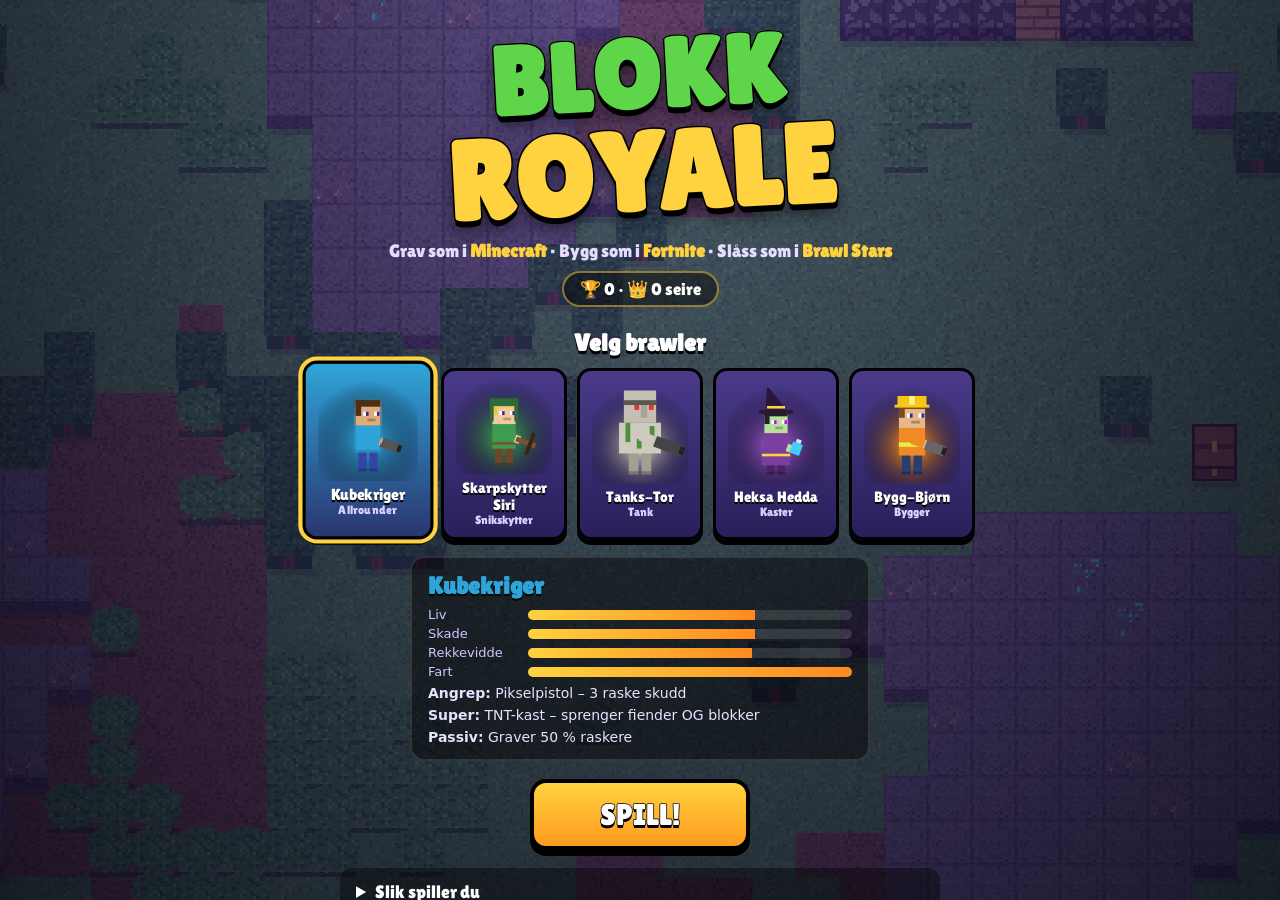
==== blokk-royale.html @ bfc40bae "Add single-file build blokk-royale.html Bundles index.html, style.css and all js/ files into one sel" ====
<!DOCTYPE html>
<html lang="no">
<head>
  <meta charset="utf-8">
  <meta name="viewport" content="width=device-width, initial-scale=1, maximum-scale=1, user-scalable=no, viewport-fit=cover">
  <meta name="theme-color" content="#1b1236">
  <title>Blokk Royale</title>
  <link rel="preconnect" href="https://fonts.googleapis.com">
  <link rel="preconnect" href="https://fonts.gstatic.com" crossorigin>
  <link href="https://fonts.googleapis.com/css2?family=Lilita+One&display=swap" rel="stylesheet">
  <style>
* { box-sizing: border-box; margin: 0; padding: 0; }

html, body {
  width: 100%; height: 100%;
  overflow: hidden;
  background: #1b1236;
  color: #fff;
  font-family: "Lilita One", "Arial Black", system-ui, sans-serif;
  -webkit-user-select: none; user-select: none;
  -webkit-tap-highlight-color: transparent;
  touch-action: none;
}

#game { position: fixed; inset: 0; display: block; cursor: crosshair; }

.hidden { display: none !important; }

button { font-family: inherit; cursor: pointer; }

/* ---------- Skjermer ---------- */
.screen {
  position: fixed; inset: 0;
  display: flex; align-items: center; justify-content: center;
  z-index: 10;
}
.screen.dim { background: rgba(10, 5, 30, 0.6); }

#menu {
  background: radial-gradient(ellipse at top, rgba(60, 30, 130, 0.55), rgba(10, 5, 30, 0.85));
  overflow-y: auto;
  align-items: flex-start;
  touch-action: pan-y;
}
.menu-inner {
  width: min(760px, 100%);
  margin: 0 auto;
  padding: 24px 16px 40px;
  text-align: center;
}

.logo {
  font-size: clamp(44px, 11vw, 96px);
  line-height: 0.95;
  letter-spacing: 2px;
  display: flex; flex-direction: column; align-items: center;
  transform: rotate(-3deg);
  margin: 6px 0 14px;
}
.logo span {
  -webkit-text-stroke: 3px #000;
  paint-order: stroke fill;
  text-shadow: 0 6px 0 #000, 0 10px 18px rgba(0, 0, 0, 0.5);
}
.logo .l1 { color: #5fd64a; background: linear-gradient(#7cf060, #3f9a32); -webkit-background-clip: text; background-clip: text; }
.logo .l2 { color: #ffd23f; font-size: 1.15em; }

.tagline { font-size: clamp(13px, 3.4vw, 18px); color: #e6dcff; margin-bottom: 10px; }
.tagline b { color: #ffd23f; }

.trophies {
  display: inline-block;
  background: rgba(0, 0, 0, 0.45);
  border: 2px solid rgba(255, 210, 63, 0.5);
  border-radius: 999px;
  padding: 6px 16px;
  margin-bottom: 16px;
  font-size: 17px;
}

h2 { font-size: 24px; margin: 6px 0 12px; text-shadow: 0 3px 0 #000; }

.brawler-list {
  display: flex; gap: 10px; justify-content: center; flex-wrap: wrap;
}
.card {
  width: 126px;
  padding: 8px 6px 10px;
  border-radius: 14px;
  border: 3px solid #000;
  background: linear-gradient(180deg, #4a3a8a, #2a1f5a);
  color: #fff;
  box-shadow: 0 5px 0 #000;
  transition: transform 0.12s;
}
.card:hover { transform: translateY(-3px); }
.card.selected {
  background: linear-gradient(180deg, var(--c), #2a1f5a 120%);
  outline: 4px solid #ffd23f;
  transform: translateY(-4px) scale(1.04);
}
.card canvas { width: 96px; height: 96px; image-rendering: pixelated; display: block; margin: 0 auto 4px; }
.card-name { font-size: 15px; text-shadow: 0 2px 0 #000; }
.card-role { font-size: 12px; color: #d8d0ff; }

.brawler-info {
  margin: 16px auto 18px;
  max-width: 460px;
  background: rgba(0, 0, 0, 0.45);
  border: 2px solid rgba(255, 255, 255, 0.12);
  border-radius: 14px;
  padding: 14px 16px;
  text-align: left;
  font-family: system-ui, sans-serif;
  font-size: 14px;
}
.brawler-info h3 { font-family: "Lilita One", sans-serif; font-size: 24px; text-shadow: 0 2px 0 #000; margin-bottom: 8px; }
.brawler-info p { margin-top: 6px; color: #e8e2ff; }
.stat { display: flex; align-items: center; gap: 10px; margin: 4px 0; }
.stat span { width: 90px; font-size: 13px; color: #cfc6ff; }
.statbar { flex: 1; height: 10px; background: rgba(255, 255, 255, 0.12); border-radius: 6px; overflow: hidden; }
.statbar i { display: block; height: 100%; background: linear-gradient(90deg, #ffd23f, #ff8a1f); }

.big-btn {
  display: block;
  margin: 8px auto;
  min-width: 220px;
  padding: 14px 36px;
  font-size: 30px;
  color: #fff;
  background: linear-gradient(180deg, #ffd23f, #ff9a1f);
  border: 4px solid #000;
  border-radius: 16px;
  box-shadow: 0 6px 0 #000;
  -webkit-text-stroke: 1.5px #000;
  paint-order: stroke fill;
  text-shadow: 0 3px 0 #000;
}
.big-btn:active { transform: translateY(4px); box-shadow: 0 2px 0 #000; }

.mid-btn {
  display: block;
  margin: 10px auto 0;
  min-width: 200px;
  padding: 10px 24px;
  font-size: 18px;
  color: #fff;
  background: linear-gradient(180deg, #5a7bff, #3a4fd0);
  border: 3px solid #000;
  border-radius: 12px;
  box-shadow: 0 4px 0 #000;
  text-shadow: 0 2px 0 #000;
}

.howto {
  margin: 18px auto 0;
  max-width: 600px;
  text-align: left;
  background: rgba(0, 0, 0, 0.4);
  border-radius: 12px;
  padding: 10px 16px;
  font-family: system-ui, sans-serif;
  font-size: 14px;
  line-height: 1.5;
}
.howto summary { font-family: "Lilita One", sans-serif; font-size: 18px; cursor: pointer; }
.howto ul { margin: 8px 0 8px 4px; list-style: none; }
.howto p { margin-top: 6px; color: #d8d0ff; }

/* ---------- Bokser ---------- */
.box {
  background: linear-gradient(180deg, #3a2a7a, #1f1550);
  border: 4px solid #000;
  border-radius: 20px;
  box-shadow: 0 8px 0 #000;
  padding: 24px 22px;
  text-align: center;
  width: min(440px, calc(100% - 32px));
}
.box h1 { font-size: clamp(30px, 8vw, 46px); text-shadow: 0 4px 0 #000; margin-bottom: 6px; }
.box h1.win {
  color: #ffd23f;
  animation: pop 0.6s ease-out;
}
.box p { color: #e6dcff; margin-bottom: 14px; font-family: system-ui, sans-serif; }
@keyframes pop { 0% { transform: scale(0.3); } 70% { transform: scale(1.15); } 100% { transform: scale(1); } }

.end-stats { display: grid; grid-template-columns: 1fr 1fr; gap: 8px; margin-bottom: 14px; }
.end-stats div { background: rgba(0, 0, 0, 0.35); border-radius: 10px; padding: 8px; }
.end-stats b { display: block; font-size: 24px; }
.end-stats span { font-size: 12px; color: #cfc6ff; font-family: system-ui, sans-serif; }
.plus { color: #6dff7a; }
.minus { color: #ff7a7a; }

/* ---------- Crafting ---------- */
.panel {
  position: fixed;
  left: 50%; top: 50%;
  transform: translate(-50%, -50%);
  width: min(400px, calc(100% - 24px));
  max-height: calc(100% - 24px);
  overflow-y: auto;
  z-index: 12;
  background: #c6c6c6;
  color: #333;
  border: 4px solid #000;
  border-radius: 6px;
  box-shadow: inset -4px -4px 0 #555, inset 4px 4px 0 #fff, 0 8px 0 rgba(0, 0, 0, 0.5);
  padding: 12px;
  touch-action: pan-y;
}
.panel-head { display: flex; justify-content: space-between; align-items: center; font-size: 22px; margin-bottom: 6px; }
.x-btn { background: #8b8b8b; color: #fff; border: 3px solid #000; border-radius: 6px; width: 34px; height: 34px; font-size: 16px; }
.craft-mats { font-family: system-ui, sans-serif; font-size: 13px; margin-bottom: 8px; }
.recipe {
  display: flex; align-items: center; gap: 10px;
  background: #8b8b8b;
  border: 2px solid #373737;
  box-shadow: inset 2px 2px 0 #aaa;
  padding: 6px;
  margin-bottom: 6px;
  color: #fff;
}
.recipe canvas { width: 40px; height: 40px; image-rendering: pixelated; background: #6b6b6b; border: 2px solid #373737; }
.recipe-info { flex: 1; font-family: system-ui, sans-serif; font-size: 13px; text-shadow: 1px 1px 0 #333; }
.recipe-info b { font-family: "Lilita One", sans-serif; font-size: 16px; font-weight: normal; }
.recipe .ok { color: #b6ffb0; }
.recipe .no { color: #ffb0b0; }
.recipe button {
  padding: 8px 12px; font-size: 16px; color: #fff;
  background: linear-gradient(180deg, #5fd64a, #3f9a32);
  border: 3px solid #000; border-radius: 8px;
}
.recipe button:disabled { background: #666; color: #aaa; cursor: not-allowed; }
.recipe.disabled { opacity: 0.75; }

/* ---------- Mobilknapper ---------- */
#touchUI { position: fixed; inset: 0; pointer-events: none; z-index: 5; }
.tbtn {
  position: absolute;
  pointer-events: auto;
  width: 64px; height: 64px;
  border-radius: 50%;
  border: 3px solid rgba(0, 0, 0, 0.8);
  background: rgba(0, 0, 0, 0.45);
  color: #fff;
  font-size: 22px;
  display: flex; flex-direction: column; align-items: center; justify-content: center;
  line-height: 1;
  touch-action: none;
}
.tbtn span { font-size: 10px; margin-top: 2px; }
.tbtn.small { width: 44px; height: 44px; font-size: 16px; }
#btnPause { top: calc(env(safe-area-inset-top, 0px) + 78px); left: 12px; }
#btnCraft { top: calc(env(safe-area-inset-top, 0px) + 78px); left: 62px; }
#btnSuper { right: 18px; bottom: 130px; width: 78px; height: 78px; font-size: 26px; }
#btnSuper.ready { box-shadow: 0 0 18px #ffd23f; border-color: #ffd23f; }
#btnMine { right: 104px; bottom: 120px; }
#btnWall { right: 40px; bottom: 216px; }

</style>
</head>
<body>
  <canvas id="game"></canvas>

  <!-- Hovedmeny -->
  <div id="menu" class="screen">
    <div class="menu-inner">
      <h1 class="logo"><span class="l1">BLOKK</span><span class="l2">ROYALE</span></h1>
      <p class="tagline">Grav som i <b>Minecraft</b> · Bygg som i <b>Fortnite</b> · Slåss som i <b>Brawl Stars</b></p>
      <div id="trophies" class="trophies"></div>
      <h2>Velg brawler</h2>
      <div id="brawlerList" class="brawler-list"></div>
      <div id="brawlerInfo" class="brawler-info"></div>
      <button id="playBtn" class="big-btn">SPILL!</button>
      <details class="howto">
        <summary>Slik spiller du</summary>
        <ul>
          <li>🚌 <b>Hopp ut av Kampbussen</b> der du vil lande.</li>
          <li>⛏️ <b>Grav</b> trær, stein, jern og diamanter for å få materialer.</li>
          <li>🧱 <b>Bygg vegger</b> av tre, stein eller metall for å beskytte deg.</li>
          <li>📦 <b>Knus kister</b> for kraftkuber (+10 % liv og skade), bandasjer, skjolddrikker, TNT og vakttårn.</li>
          <li>🛠️ <b>Craft</b> nye ting av materialene dine – 3 diamanter blir til en kraftkube!</li>
          <li>🌿 <b>Gjem deg i busker</b> – fiender ser deg ikke før de er helt nær.</li>
          <li>⚡ <b>Lad opp SUPER</b> ved å treffe fiender, og slipp løs kraften.</li>
          <li>🌀 <b>Hold deg unna stormen</b> – den krymper hele tiden. Sistemann vinner!</li>
        </ul>
        <p><b>PC:</b> WASD = gå · Mus = sikt · Venstreklikk = skyt/bygg/bruk · Høyreklikk eller F = grav · 1–8 eller musehjul = hotbar · Q = rask vegg · E/mellomrom = super · C = crafting · Esc = pause</p>
        <p><b>Mobil:</b> Venstre tommel = gå · Høyre tommel = sikt og slipp for å skyte (trykk = auto-sikt) · Knappene for super, hakke, vegg og crafting.</p>
      </details>
    </div>
  </div>

  <!-- Crafting -->
  <div id="craftPanel" class="panel hidden">
    <div class="panel-head">
      <span>🛠️ Crafting</span>
      <button id="craftClose" class="x-btn">✕</button>
    </div>
    <div id="craftMats" class="craft-mats"></div>
    <div id="craftList"></div>
  </div>

  <!-- Pause -->
  <div id="pausePanel" class="screen dim hidden">
    <div class="box">
      <h2>Pause</h2>
      <button id="resumeBtn" class="big-btn">Fortsett</button>
      <button id="soundBtn" class="mid-btn">🔊 Lyd: PÅ</button>
      <button id="quitBtn" class="mid-btn">Avslutt til meny</button>
    </div>
  </div>

  <!-- Slutt -->
  <div id="endScreen" class="screen dim hidden">
    <div class="box">
      <h1 id="endTitle"></h1>
      <p id="endSub"></p>
      <div id="endStats" class="end-stats"></div>
      <button id="againBtn" class="big-btn">SPILL IGJEN</button>
      <button id="menuBtn" class="mid-btn">Bytt brawler</button>
    </div>
  </div>

  <!-- Mobilknapper -->
  <div id="touchUI" class="hidden">
    <button id="btnPause" class="tbtn small">II</button>
    <button id="btnCraft" class="tbtn small">🛠️</button>
    <button id="btnWall" class="tbtn">🧱<span>VEGG</span></button>
    <button id="btnMine" class="tbtn">⛏️<span>GRAV</span></button>
    <button id="btnSuper" class="tbtn super">⚡<span>SUPER</span></button>
  </div>

  <script>
// ===== js/config.js =====
'use strict';
// ============================================================
//  BLOKK ROYALE – konstanter, spilldata og hjelpefunksjoner
// ============================================================

const TILE = 48;            // pikselstørrelse på én blokk i verden
const MAP_W = 110;          // kartbredde i blokker
const MAP_H = 110;          // karthøyde i blokker
const WORLD_W = MAP_W * TILE;
const WORLD_H = MAP_H * TILE;
const BLOCK_H = 14;         // "3D-høyde" på blokker når de tegnes
const NUM_FIGHTERS = 10;    // spiller + bots
const MINE_REACH = 2.3 * TILE;
const BUILD_REACH = 4.5 * TILE;
const BUILD_COST = 10;
const TAU = Math.PI * 2;

// Bakketyper
const GND = { GRASS: 0, SAND: 1, WATER: 2, DIRT: 3, FLOOR: 4 };

// Blokktyper
const BLK = { AIR: 0, TREE: 1, STONE: 2, IRON: 3, DIAMOND: 4, PLANK: 5, COBBLE: 6, METAL: 7, CHEST: 8, BUSH: 9 };

const BLOCK_INFO = [
  null,
  { name: 'Tre',         hp: 160,  solid: true,  drops: { wood: 15 },             color: '#2f7a2a' },
  { name: 'Stein',       hp: 280,  solid: true,  drops: { stone: 12 },            color: '#8a8a8a' },
  { name: 'Jernmalm',    hp: 380,  solid: true,  drops: { iron: 10, stone: 3 },   color: '#c9a58a' },
  { name: 'Diamantmalm', hp: 520,  solid: true,  drops: { diamond: 1, stone: 3 }, color: '#5fe0e0' },
  { name: 'Planke',      hp: 300,  solid: true,  drops: { wood: 4 },              color: '#c09050', built: true },
  { name: 'Brostein',    hp: 600,  solid: true,  drops: { stone: 4 },             color: '#777777', built: true },
  { name: 'Metall',      hp: 1000, solid: true,  drops: { iron: 4 },              color: '#b8c0c8', built: true },
  { name: 'Kiste',       hp: 220,  solid: true,  drops: {},                       color: '#e0a030', chest: true },
  { name: 'Busk',        hp: 200,  solid: false, drops: { wood: 2 },              color: '#3f9a3a', bush: true },
];

const MAT_BLOCK = { wood: BLK.PLANK, stone: BLK.COBBLE, iron: BLK.METAL };
const MAT_NAME = { wood: 'Tre', stone: 'Stein', iron: 'Jern', diamond: 'Diamant' };

const ITEM_NAME = {
  bandage: 'Bandasje', potion: 'Skjolddrikk', tnt: 'TNT', turret: 'Vakttårn', cube: 'Kraftkube',
  wood: 'Tre', stone: 'Stein', iron: 'Jern', diamond: 'Diamant',
};

// Fortnite-aktige sjeldenhetsfarger for ting på bakken
const RARITY = {
  bandage: '#9aa0a6', wood: '#9aa0a6', stone: '#9aa0a6', iron: '#3fbf4a',
  potion: '#3b8cff', tnt: '#b04cff', turret: '#ffb020', diamond: '#3be0ff', cube: '#5dff6a',
};

// Hotbar (Minecraft-stil). Tast 1–8.
const HOTBAR = ['weapon', 'wood', 'stone', 'iron', 'bandage', 'potion', 'tnt', 'turret'];

const RECIPES = [
  { item: 'bandage', cost: { wood: 20 },              desc: 'Helbreder 40 % liv' },
  { item: 'potion',  cost: { iron: 10, diamond: 1 },  desc: 'Gir skjold (50 % av livet)' },
  { item: 'tnt',     cost: { stone: 15, iron: 5 },    desc: 'Kastes – sprenger alt' },
  { item: 'turret',  cost: { iron: 25, stone: 20 },   desc: 'Skyter fiender automatisk' },
  { item: 'cube',    cost: { diamond: 3 },            desc: '+10 % liv og skade for alltid' },
];

// ------------------------------------------------------------
//  Brawlere
// ------------------------------------------------------------
const BRAWLERS = [
  {
    id: 'kube', name: 'Kubekriger', role: 'Allrounder', hp: 3800, speed: 210, reload: 1.25, r: 17,
    color: '#2fa4d9', superNeed: 2600,
    look: { shirt: '#2fa4d9', pants: '#3346a8', skin: '#e0ac7a', hair: '#4a2f1b', gun: '#555' },
    attack: { type: 'burst', count: 3, gap: 0.09, dmg: 420, range: 9, speed: 950, spread: 0.05,
      label: 'Pikselpistol – 3 raske skudd' },
    sup: { type: 'tnt', dmg: 1700, radius: 2.6, range: 8, label: 'TNT-kast – sprenger fiender OG blokker' },
    passive: 'Graver 50 % raskere',
  },
  {
    id: 'siri', name: 'Skarpskytter Siri', role: 'Snikskytter', hp: 2700, speed: 205, reload: 1.9, r: 16,
    color: '#3e9c4f', superNeed: 2300,
    look: { shirt: '#3e9c4f', pants: '#6b4a2b', skin: '#f1c9a0', hair: '#e8c34a', hood: '#2d6b37', gun: '#7a5230' },
    attack: { type: 'single', dmg: 1150, range: 13, speed: 1500, label: 'Armbrøst – lang rekkevidde, stor skade' },
    sup: { type: 'laser', dmg: 2300, range: 17, label: 'Diamantlaser – skyter gjennom ALT' },
    passive: 'Ser fiender i busker på lengre avstand',
  },
  {
    id: 'tor', name: 'Tanks-Tor', role: 'Tank', hp: 5400, speed: 192, reload: 1.55, r: 20,
    color: '#c9c5bb', superNeed: 2400,
    look: { shirt: '#cfcac0', pants: '#a39e93', skin: '#c4bfb4', hair: null, golem: true, gun: '#444' },
    attack: { type: 'shotgun', count: 5, spread: 0.6, dmg: 300, range: 5, speed: 850,
      label: 'Jernhagle – 5 kuler på kort hold' },
    sup: { type: 'charge', dmg: 1500, range: 7, label: 'Golem-stormløp – knuser vegger og fiender' },
    passive: 'Tar 35 % mindre stormskade',
  },
  {
    id: 'hedda', name: 'Heksa Hedda', role: 'Kaster', hp: 3000, speed: 205, reload: 1.6, r: 16,
    color: '#a05ad0', superNeed: 2600,
    look: { shirt: '#7b3fa0', pants: '#4b2463', skin: '#b9e09a', hair: '#222', witch: '#2a1638', gun: '#3fd0ff' },
    attack: { type: 'lob', dmg: 1050, radius: 1.4, range: 8, label: 'Trylledrikk – kastes OVER vegger' },
    sup: { type: 'cloud', dps: 1000, radius: 2.7, dur: 4, range: 8, label: 'Giftsky – skader alle i området' },
    passive: 'Bandasjer helbreder dobbelt',
  },
  {
    id: 'bjorn', name: 'Bygg-Bjørn', role: 'Bygger', hp: 4400, speed: 200, reload: 1.2, r: 18,
    color: '#f08a24', superNeed: 2200,
    look: { shirt: '#f08a24', pants: '#2c3e70', skin: '#e8b88a', hair: '#7a4b22', helmet: '#f5c518', gun: '#666' },
    attack: { type: 'spread', count: 3, spread: 0.24, dmg: 390, range: 7.5, speed: 950,
      label: 'Spikerpistol – 3 spiker i vifte' },
    sup: { type: 'fort', label: 'Byggeboom – metallvegg + vakttårn på et blunk' },
    passive: 'Bygger til halv pris',
  },
];

const BOT_NAMES = [
  'Creeperen', 'NoobMaster', 'xXSlayerXx', 'Byggmester', 'Kubus', 'Pixel-Per', 'Lama-Lise',
  'DiamantDan', 'Blokk-Bror', 'Storm-Stine', 'Hakke-Hans', 'Gruve-Gro', 'TNT-Tore', 'Skjold-Siv',
  'Emote-Emil', 'Loot-Lars', 'Bushcamper', 'Kube-Kari',
];

const POI_NAMES = [
  'Blokkby', 'Diamantgruva', 'Kubeskogen', 'Lamalandsbyen', 'Tiltede Tårn',
  'Gjørmegropa', 'Steinslottet', 'Pikselparken', 'Hakkehavna',
];

// ------------------------------------------------------------
//  Hjelpefunksjoner
// ------------------------------------------------------------
const rand = (a, b) => a + Math.random() * (b - a);
const randi = (a, b) => Math.floor(rand(a, b + 1));
const choice = (arr) => arr[Math.floor(Math.random() * arr.length)];
const clamp = (v, a, b) => (v < a ? a : v > b ? b : v);
const lerp = (a, b, t) => a + (b - a) * t;
const dist = (x1, y1, x2, y2) => Math.hypot(x2 - x1, y2 - y1);
const angTo = (a, b) => Math.atan2(b.y - a.y, b.x - a.x);
const tileOf = (v) => Math.floor(v / TILE);

function angDiff(a, b) {
  let d = (b - a) % TAU;
  if (d > Math.PI) d -= TAU;
  if (d < -Math.PI) d += TAU;
  return d;
}

function mulberry32(a) {
  return function () {
    a |= 0; a = (a + 0x6D2B79F5) | 0;
    let t = Math.imul(a ^ (a >>> 15), 1 | a);
    t = (t + Math.imul(t ^ (t >>> 7), 61 | t)) ^ t;
    return ((t ^ (t >>> 14)) >>> 0) / 4294967296;
  };
}

function shuffle(arr, rng = Math.random) {
  for (let i = arr.length - 1; i > 0; i--) {
    const j = Math.floor(rng() * (i + 1));
    [arr[i], arr[j]] = [arr[j], arr[i]];
  }
  return arr;
}

function fmtTime(s) {
  s = Math.max(0, Math.ceil(s));
  return Math.floor(s / 60) + ':' + String(s % 60).padStart(2, '0');
}

function distToSegment(px, py, x1, y1, x2, y2) {
  const dx = x2 - x1, dy = y2 - y1;
  const l2 = dx * dx + dy * dy;
  let t = l2 ? ((px - x1) * dx + (py - y1) * dy) / l2 : 0;
  t = clamp(t, 0, 1);
  return Math.hypot(px - (x1 + t * dx), py - (y1 + t * dy));
}

function circleRectOverlap(cx, cy, r, rx, ry, size) {
  const nx = clamp(cx, rx, rx + size), ny = clamp(cy, ry, ry + size);
  const dx = cx - nx, dy = cy - ny;
  return dx * dx + dy * dy < r * r;
}

function makeCanvas(w, h) {
  const c = document.createElement('canvas');
  c.width = w; c.height = h;
  return c;
}

function storageGet(key, fallback) {
  try {
    const v = localStorage.getItem(key);
    return v === null ? fallback : JSON.parse(v);
  } catch (e) { return fallback; }
}

function storageSet(key, value) {
  try { localStorage.setItem(key, JSON.stringify(value)); } catch (e) { /* ignorer */ }
}

</script>
  <script>
// ===== js/audio.js =====
'use strict';
// ============================================================
//  Lyd – alt er syntetisert med WebAudio, ingen lydfiler
// ============================================================

const Sfx = (() => {
  let ac = null, master = null, noiseBuf = null;
  let enabled = storageGet('br_sound', true);
  const lastPlayed = {};

  function init() {
    if (ac) { if (ac.state === 'suspended') ac.resume(); return; }
    try {
      ac = new (window.AudioContext || window.webkitAudioContext)();
      master = ac.createGain();
      master.gain.value = 0.3;
      master.connect(ac.destination);
      noiseBuf = ac.createBuffer(1, ac.sampleRate * 0.6, ac.sampleRate);
      const d = noiseBuf.getChannelData(0);
      for (let i = 0; i < d.length; i++) d[i] = Math.random() * 2 - 1;
    } catch (e) { ac = null; }
  }

  function tone(freq, dur, type, vol, slideTo) {
    const t = ac.currentTime;
    const o = ac.createOscillator();
    const g = ac.createGain();
    o.type = type;
    o.frequency.setValueAtTime(freq, t);
    if (slideTo) o.frequency.exponentialRampToValueAtTime(Math.max(20, slideTo), t + dur);
    g.gain.setValueAtTime(vol, t);
    g.gain.exponentialRampToValueAtTime(0.0001, t + dur);
    o.connect(g); g.connect(master);
    o.start(t); o.stop(t + dur + 0.02);
  }

  function noise(dur, vol, freq, q) {
    const t = ac.currentTime;
    const s = ac.createBufferSource();
    s.buffer = noiseBuf;
    const f = ac.createBiquadFilter();
    f.type = 'lowpass';
    f.frequency.value = freq;
    f.Q.value = q || 1;
    const g = ac.createGain();
    g.gain.setValueAtTime(vol, t);
    g.gain.exponentialRampToValueAtTime(0.0001, t + dur);
    s.connect(f); f.connect(g); g.connect(master);
    s.start(t); s.stop(t + dur + 0.02);
  }

  function play(name, vol = 1) {
    if (!ac || !enabled || vol <= 0.02) return;
    const now = performance.now();
    if (lastPlayed[name] && now - lastPlayed[name] < 45) return;
    lastPlayed[name] = now;
    switch (name) {
      case 'shoot':   tone(520, 0.08, 'square', 0.12 * vol, 200); break;
      case 'arrow':   tone(900, 0.12, 'triangle', 0.15 * vol, 300); noise(0.08, 0.08 * vol, 3000); break;
      case 'shotgun': noise(0.18, 0.3 * vol, 1400); tone(160, 0.12, 'square', 0.1 * vol, 60); break;
      case 'lob':     tone(300, 0.2, 'sine', 0.15 * vol, 700); break;
      case 'hit':     tone(220, 0.07, 'square', 0.12 * vol, 110); break;
      case 'hurt':    tone(160, 0.15, 'sawtooth', 0.15 * vol, 70); break;
      case 'mine':    noise(0.07, 0.2 * vol, 900, 4); break;
      case 'break':   noise(0.22, 0.3 * vol, 600, 2); tone(120, 0.15, 'square', 0.08 * vol, 60); break;
      case 'build':   tone(300, 0.06, 'square', 0.12 * vol, 500); noise(0.06, 0.12 * vol, 2000); break;
      case 'explode': noise(0.6, 0.6 * vol, 500); tone(90, 0.5, 'sawtooth', 0.2 * vol, 30); break;
      case 'pickup':  tone(660, 0.07, 'square', 0.1 * vol); setTimeout(() => ac && tone(990, 0.09, 'square', 0.1 * vol), 60); break;
      case 'cube':    tone(440, 0.1, 'triangle', 0.15 * vol, 880); setTimeout(() => ac && tone(880, 0.15, 'triangle', 0.15 * vol, 1320), 90); break;
      case 'super':   tone(200, 0.35, 'sawtooth', 0.15 * vol, 900); break;
      case 'ready':   tone(700, 0.08, 'triangle', 0.15 * vol); setTimeout(() => ac && tone(1050, 0.12, 'triangle', 0.15 * vol), 80); break;
      case 'laser':   tone(1500, 0.4, 'sawtooth', 0.12 * vol, 200); noise(0.3, 0.15 * vol, 4000); break;
      case 'heal':    tone(500, 0.3, 'sine', 0.12 * vol, 900); break;
      case 'swish':   noise(0.06, 0.06 * vol, 2500); break;
      case 'jump':    tone(300, 0.3, 'triangle', 0.15 * vol, 120); break;
      case 'land':    noise(0.15, 0.25 * vol, 400); break;
      case 'storm':   tone(110, 0.8, 'sawtooth', 0.12 * vol, 70); break;
      case 'kill':    tone(520, 0.1, 'square', 0.15 * vol); setTimeout(() => ac && tone(780, 0.18, 'square', 0.15 * vol), 100); break;
      case 'win': {
        [523, 659, 784, 1047].forEach((f, i) => setTimeout(() => ac && tone(f, 0.25, 'square', 0.15), i * 140));
        break;
      }
      case 'lose':    tone(300, 0.6, 'triangle', 0.18, 90); break;
      case 'click':   tone(800, 0.04, 'square', 0.08); break;
    }
  }

  function toggle() {
    enabled = !enabled;
    storageSet('br_sound', enabled);
    return enabled;
  }

  return { init, play, toggle, get enabled() { return enabled; } };
})();

// Lyd med avstandsdemping i forhold til kameraet
function sfxAt(name, x, y, vol = 1) {
  const c = Game.cam;
  const d = dist(x, y, c.x, c.y);
  Sfx.play(name, vol * clamp(1 - d / (TILE * 15), 0, 1));
}

</script>
  <script>
// ===== js/textures.js =====
'use strict';
// ============================================================
//  Prosedyrisk pikselgrafikk (16x16 teksturer i Minecraft-stil)
// ============================================================

const Tex = { ground: [], top: [], side: [], crack: [], groundRGB: [] };

function pixTex(w, h, seed, fn) {
  const c = makeCanvas(w, h);
  const g = c.getContext('2d');
  const img = g.createImageData(w, h);
  const rng = mulberry32(seed);
  for (let y = 0; y < h; y++) {
    for (let x = 0; x < w; x++) {
      const col = fn(x, y, rng);
      if (!col) continue;
      const i = (y * w + x) * 4;
      img.data[i] = clamp(col[0], 0, 255);
      img.data[i + 1] = clamp(col[1], 0, 255);
      img.data[i + 2] = clamp(col[2], 0, 255);
      img.data[i + 3] = col.length > 3 ? col[3] : 255;
    }
  }
  g.putImageData(img, 0, 0);
  return c;
}

function jit(c, rng, amt) {
  const d = (rng() - 0.5) * 2 * amt;
  return [c[0] + d, c[1] + d, c[2] + d];
}

function makeSpots(rng, n, size) {
  const spots = [];
  for (let i = 0; i < n; i++) {
    const cx = 2 + Math.floor(rng() * 12), cy = 2 + Math.floor(rng() * 12);
    for (let k = 0; k < size; k++) {
      spots.push((cy + Math.floor(rng() * 3) - 1) * 16 + cx + Math.floor(rng() * 3) - 1);
    }
  }
  return new Set(spots);
}

function stoneFn(x, y, r) {
  if (r() < 0.07) return jit([96, 96, 96], r, 8);
  return jit([126, 126, 126], r, 14);
}

function oreTex(seed, light, dark) {
  const sr = mulberry32(seed * 7 + 3);
  const spots = makeSpots(sr, 5, 4);
  return pixTex(16, 16, seed, (x, y, r) => {
    if (spots.has(y * 16 + x)) return jit(r() < 0.5 ? light : dark, r, 10);
    return stoneFn(x, y, r);
  });
}

function plankFn(base, dark) {
  return (x, y, r) => {
    const row = y % 4;
    if (row === 3) return jit(dark, r, 6);
    const band = Math.floor(y / 4);
    const joint = [3, 11, 6, 14][band];
    if (x === joint) return jit(dark, r, 6);
    return jit(base, r, 9);
  };
}

function cobbleTex(seed) {
  const sr = mulberry32(seed);
  const pts = [];
  for (let i = 0; i < 9; i++) pts.push([sr() * 16, sr() * 16, 0.8 + sr() * 0.4]);
  return pixTex(16, 16, seed, (x, y, r) => {
    let d1 = 1e9, d2 = 1e9, best = 0;
    for (let i = 0; i < pts.length; i++) {
      for (let ox = -16; ox <= 16; ox += 16) {
        for (let oy = -16; oy <= 16; oy += 16) {
          const d = Math.hypot(x + 0.5 - pts[i][0] - ox, y + 0.5 - pts[i][1] - oy);
          if (d < d1) { d2 = d1; d1 = d; best = i; } else if (d < d2) d2 = d;
        }
      }
    }
    if (d2 - d1 < 1.1) return jit([70, 70, 70], r, 6);
    const v = 120 * pts[best][2];
    return jit([v, v, v], r, 8);
  });
}

function darken(src, w, h, amount, sy) {
  const c = makeCanvas(w, h);
  const g = c.getContext('2d');
  g.imageSmoothingEnabled = false;
  g.drawImage(src, 0, sy || 0, w, h, 0, 0, w, h);
  g.fillStyle = `rgba(0,0,0,${amount})`;
  g.fillRect(0, 0, w, h);
  return c;
}

function buildTextures() {
  // --- Bakke ---
  const grass = (x, y, r) => {
    const v = r();
    if (v < 0.1) return jit([112, 192, 86], r, 8);
    if (v < 0.18) return jit([74, 142, 58], r, 8);
    return jit([92, 170, 72], r, 9);
  };
  const sand = (x, y, r) => (r() < 0.1 ? jit([206, 190, 126], r, 8) : jit([228, 212, 148], r, 9));
  const water = (x, y, r) => {
    if ((x + y * 3) % 13 === 0 && r() < 0.7) return jit([105, 165, 238], r, 8);
    return jit([54, 118, 212], r, 7);
  };
  const dirt = (x, y, r) => (r() < 0.12 ? jit([105, 74, 45], r, 8) : jit([138, 100, 64], r, 12));
  const floor = plankFn([184, 140, 84], [120, 86, 48]);
  const gfns = [grass, sand, water, dirt, floor];
  for (let t = 0; t < gfns.length; t++) {
    Tex.ground[t] = [];
    for (let v = 0; v < 4; v++) Tex.ground[t].push(pixTex(16, 16, 100 + t * 10 + v, gfns[t]));
  }

  // --- Blokker (toppflate) ---
  const leaves = (x, y, r) => {
    const v = r();
    if (v < 0.22) return jit([30, 88, 28], r, 6);
    if (v < 0.36) return jit([72, 150, 56], r, 8);
    return jit([46, 120, 40], r, 8);
  };
  Tex.top[BLK.TREE] = pixTex(16, 16, 201, leaves);
  Tex.top[BLK.STONE] = pixTex(16, 16, 202, stoneFn);
  Tex.top[BLK.IRON] = oreTex(203, [222, 182, 150], [178, 132, 100]);
  Tex.top[BLK.DIAMOND] = oreTex(204, [110, 245, 240], [40, 190, 200]);
  Tex.top[BLK.PLANK] = pixTex(16, 16, 205, plankFn([196, 150, 90], [128, 92, 52]));
  Tex.top[BLK.COBBLE] = cobbleTex(206);
  Tex.top[BLK.METAL] = pixTex(16, 16, 207, (x, y, r) => {
    if (x === 0 || y === 0 || x === 15 || y === 15) return [92, 98, 108];
    if ((x === 2 || x === 13) && (y === 2 || y === 13)) return [110, 116, 126];
    if (y === 1 || x === 1) return [214, 222, 230];
    return jit([178, 188, 198], r, 5);
  });
  Tex.top[BLK.CHEST] = pixTex(16, 16, 208, (x, y) => {
    if (x === 0 || y === 0 || x === 15 || y === 15) return [64, 40, 18];
    if (x >= 7 && x <= 8 && y >= 6 && y <= 9) return [240, 205, 70];
    if (y === 7 || y === 8) return [104, 66, 28];
    return [((x + y) % 5 === 0) ? 146 : 164, ((x + y) % 5 === 0) ? 94 : 106, 44];
  });
  Tex.top[BLK.BUSH] = pixTex(16, 16, 209, (x, y, r) => {
    const d = Math.hypot(x - 7.5, y - 7.5);
    if (d > 7.2 + r() * 1.2) return null;
    const v = r();
    if (v < 0.2) return jit([44, 122, 40], r, 6);
    if (v < 0.32) return jit([110, 196, 84], r, 8);
    return jit([72, 160, 58], r, 8);
  });

  // --- Blokker (sideflate, den mørke "fronten") ---
  for (let b = 1; b < BLOCK_INFO.length; b++) Tex.side[b] = darken(Tex.top[b], 16, 5, 0.38, 11);
  Tex.side[BLK.TREE] = pixTex(16, 5, 301, (x, y, r) => {
    if (x >= 6 && x <= 9) return jit((x === 7) ? [92, 66, 38] : [112, 82, 48], r, 6);
    return jit([30, 84, 28], r, 6);
  });
  Tex.side[BLK.CHEST] = pixTex(16, 5, 302, (x, y) => {
    if (x === 0 || x === 15 || y === 4) return [50, 30, 12];
    if (x >= 7 && x <= 8 && y <= 2) return [220, 185, 60];
    return [120, 76, 32];
  });

  // --- Sprekker (Minecraft-"knuse"-animasjon) ---
  const cr = mulberry32(999);
  const crackPix = [];
  let cx = 8, cy = 8;
  for (let i = 0; i < 90; i++) {
    crackPix.push([cx, cy]);
    if (i % 18 === 0) { cx = 8; cy = 8; }
    cx = clamp(cx + Math.floor(cr() * 3) - 1, 0, 15);
    cy = clamp(cy + Math.floor(cr() * 3) - 1, 0, 15);
  }
  for (let s = 0; s < 5; s++) {
    const c = makeCanvas(16, 16);
    const g = c.getContext('2d');
    g.fillStyle = 'rgba(0,0,0,0.55)';
    const n = Math.floor(((s + 1) / 5) * crackPix.length);
    for (let i = 0; i < n; i++) g.fillRect(crackPix[i][0], crackPix[i][1], 1, 1);
    Tex.crack.push(c);
  }
}

// ------------------------------------------------------------
//  Ikoner til hotbar, pickups og knapper
// ------------------------------------------------------------
function drawIcon(g, name, x, y, s) {
  g.save();
  g.translate(x, y);
  g.imageSmoothingEnabled = false;
  const u = s / 16;
  const R = (px, py, pw, ph, col) => { g.fillStyle = col; g.fillRect(px * u, py * u, pw * u, ph * u); };
  switch (name) {
    case 'weapon': {
      // Diamantsverd
      for (let i = 0; i < 9; i++) R(5 + i, 10 - i, 2, 2, i < 1 ? '#2a8f8f' : '#6ff0e8');
      R(6, 9, 1, 1, '#ffffff');
      R(3, 9, 4, 2, '#5a3a1a'); R(4, 8, 2, 4, '#5a3a1a');
      R(1, 12, 3, 3, '#7a5230'); R(2, 13, 1, 1, '#3a2410');
      break;
    }
    case 'pickaxe': {
      for (let i = 0; i < 10; i++) R(3 + i, 12 - i, 2, 2, '#7a5230');
      R(5, 1, 6, 2, '#6ff0e8'); R(11, 3, 2, 6, '#6ff0e8'); R(3, 2, 2, 2, '#2a8f8f'); R(12, 9, 2, 2, '#2a8f8f');
      break;
    }
    case 'wood': g.drawImage(Tex.top[BLK.PLANK], 0, 0, s, s); break;
    case 'stone': g.drawImage(Tex.top[BLK.COBBLE], 0, 0, s, s); break;
    case 'iron': {
      R(2, 6, 12, 6, '#8c939b'); R(3, 5, 10, 6, '#d8dee4'); R(4, 6, 8, 1, '#ffffff'); R(3, 10, 10, 1, '#a9b0b8');
      break;
    }
    case 'diamond': {
      g.fillStyle = '#3be0ff';
      g.beginPath(); g.moveTo(8 * u, 1 * u); g.lineTo(15 * u, 7 * u); g.lineTo(8 * u, 15 * u); g.lineTo(1 * u, 7 * u); g.closePath(); g.fill();
      g.fillStyle = '#b8fbff';
      g.beginPath(); g.moveTo(8 * u, 2.5 * u); g.lineTo(11 * u, 7 * u); g.lineTo(8 * u, 7 * u); g.closePath(); g.fill();
      g.strokeStyle = '#137a8f'; g.lineWidth = u; g.stroke();
      break;
    }
    case 'bandage': {
      R(2, 4, 12, 8, '#f4efe6'); R(2, 4, 12, 1, '#ffffff'); R(2, 11, 12, 1, '#c9c2b5');
      R(7, 5, 2, 6, '#e23b3b'); R(5, 7, 6, 2, '#e23b3b');
      break;
    }
    case 'potion': {
      R(6, 1, 4, 2, '#8a5a2a'); R(6, 3, 4, 3, '#cfe8ff');
      R(3, 6, 10, 9, '#2f6ff0'); R(4, 7, 3, 3, '#8fc0ff'); R(3, 14, 10, 1, '#1d3f9a');
      break;
    }
    case 'tnt': {
      R(1, 2, 14, 12, '#d9342b'); R(1, 6, 14, 4, '#f2efe8');
      g.fillStyle = '#222'; g.font = `bold ${4.5 * u}px sans-serif`; g.textAlign = 'center'; g.textBaseline = 'middle';
      g.fillText('TNT', 8 * u, 8.2 * u);
      R(7, 0, 2, 2, '#444');
      break;
    }
    case 'turret': {
      R(2, 8, 12, 7, '#7d848c'); R(3, 9, 10, 5, '#a3aab2');
      R(5, 4, 6, 5, '#555c64'); R(10, 5, 6, 2, '#33383d'); R(6, 5, 2, 2, '#ff4040');
      break;
    }
    case 'cube': {
      g.shadowColor = '#5dff6a'; g.shadowBlur = 6 * u;
      R(2, 2, 12, 12, '#1f9d3a'); g.shadowBlur = 0;
      R(3, 3, 10, 10, '#46d65c'); R(5, 5, 6, 6, '#a6ff9a'); R(3, 3, 10, 1, '#c8ffc0');
      break;
    }
    case 'wall': {
      g.drawImage(Tex.top[BLK.PLANK], 0, 2 * u, 5 * u, 12 * u);
      g.drawImage(Tex.top[BLK.PLANK], 5.5 * u, 2 * u, 5 * u, 12 * u);
      g.drawImage(Tex.top[BLK.PLANK], 11 * u, 2 * u, 5 * u, 12 * u);
      break;
    }
    case 'craft': {
      R(1, 1, 14, 14, '#8a5a2a'); R(2, 2, 12, 12, '#b98a50');
      for (let i = 0; i < 3; i++) for (let j = 0; j < 3; j++) R(3 + i * 4, 3 + j * 4, 3, 3, '#6b4420');
      break;
    }
  }
  g.restore();
}

</script>
  <script>
// ===== js/world.js =====
'use strict';
// ============================================================
//  Verden: generering av øya, blokker, minikart, siktlinjer
// ============================================================

const World = {
  ground: null, block: null, hp: null, maxHp: null, hitT: null, placedT: null,
  pois: [], mini: null, miniCtx: null, miniImg: null, miniDirty: false, groundCanvas: null,
};
const growing = [];

const MINI_GROUND = [[92, 170, 72], [228, 212, 148], [54, 118, 212], [138, 100, 64], [184, 140, 84]];
const MINI_BLOCK = [null, [36, 104, 34], [128, 128, 128], [180, 150, 130], [90, 225, 225], [192, 145, 80],
  [105, 105, 105], [190, 198, 208], [235, 165, 40], [62, 140, 52]];

const tIdx = (tx, ty) => ty * MAP_W + tx;
const inMap = (tx, ty) => tx >= 0 && ty >= 0 && tx < MAP_W && ty < MAP_H;

function getBlock(tx, ty) { return inMap(tx, ty) ? World.block[ty * MAP_W + tx] : -1; }
function getGround(tx, ty) { return inMap(tx, ty) ? World.ground[ty * MAP_W + tx] : GND.WATER; }
function isSolid(tx, ty) {
  if (!inMap(tx, ty)) return true;
  const b = World.block[ty * MAP_W + tx];
  return b !== 0 && BLOCK_INFO[b].solid;
}
function solidAtPx(x, y) { return isSolid(tileOf(x), tileOf(y)); }
function tileCenter(tx, ty) { return { x: (tx + 0.5) * TILE, y: (ty + 0.5) * TILE }; }

// ---------------- Støy ----------------
function makeValueNoise(rng) {
  const N = 256;
  const vals = new Float32Array(N * N);
  for (let i = 0; i < vals.length; i++) vals[i] = rng();
  return (x, y) => {
    const xi = Math.floor(x), yi = Math.floor(y);
    const xf = x - xi, yf = y - yi;
    const u = xf * xf * (3 - 2 * xf), v = yf * yf * (3 - 2 * yf);
    const x0 = xi & 255, x1 = (xi + 1) & 255, y0 = (yi & 255) * N, y1 = ((yi + 1) & 255) * N;
    return lerp(lerp(vals[y0 + x0], vals[y0 + x1], u), lerp(vals[y1 + x0], vals[y1 + x1], u), v);
  };
}
const fbm = (n, x, y) => n(x, y) * 0.55 + n(x * 2.1 + 17, y * 2.1 + 9) * 0.3 + n(x * 4.3 + 41, y * 4.3 + 77) * 0.15;

function placeRaw(i, b) {
  World.block[i] = b;
  const hp = b ? BLOCK_INFO[b].hp : 0;
  World.hp[i] = hp;
  World.maxHp[i] = hp;
}

// ---------------- Generering ----------------
function generateWorld(seed) {
  const rng = mulberry32(seed);
  const N = MAP_W * MAP_H;
  World.ground = new Uint8Array(N);
  World.block = new Uint8Array(N);
  World.hp = new Float32Array(N);
  World.maxHp = new Float32Array(N);
  World.hitT = new Float32Array(N).fill(-99);
  World.placedT = new Float32Array(N).fill(-99);
  World.pois = [];
  growing.length = 0;

  const nE = makeValueNoise(rng), nM = makeValueNoise(rng), nF = makeValueNoise(rng);
  const nB = makeValueNoise(rng), nD = makeValueNoise(rng);

  for (let y = 0; y < MAP_H; y++) {
    for (let x = 0; x < MAP_W; x++) {
      const i = y * MAP_W + x;
      const dx = (x + 0.5 - MAP_W / 2) / (MAP_W / 2), dy = (y + 0.5 - MAP_H / 2) / (MAP_H / 2);
      const d = Math.sqrt(dx * dx + dy * dy);
      const e = fbm(nE, x / 16, y / 16) + 0.38 - d * d * 0.8;
      let g = GND.GRASS;
      if (e < 0.3) g = GND.WATER;
      else if (e < 0.36) g = GND.SAND;
      else if (fbm(nD, x / 10, y / 10) > 0.67) g = GND.DIRT;
      World.ground[i] = g;
      if (g === GND.WATER) continue;

      const m = fbm(nM, x / 13, y / 13);
      const f = fbm(nF, x / 15, y / 15);
      const bu = fbm(nB, x / 8, y / 8);
      let b = 0;
      if (g !== GND.SAND && m > 0.65 && e > 0.45) {
        const rr = rng();
        b = BLK.STONE;
        if (m > 0.72 && rr < 0.06) b = BLK.DIAMOND;
        else if (rr < 0.13) b = BLK.IRON;
      } else if (g === GND.GRASS && f > 0.6 && rng() < 0.5) b = BLK.TREE;
      else if (g !== GND.SAND && bu > 0.64 && rng() < 0.8) b = BLK.BUSH;
      else if (g === GND.GRASS && rng() < 0.018) b = BLK.TREE;
      else if (rng() < 0.005) b = BLK.STONE;
      if (b) placeRaw(i, b);
    }
  }

  buildPOIs(rng);

  // Kister spredt rundt på øya
  let placed = 0;
  for (let tries = 0; placed < 24 && tries < 6000; tries++) {
    const x = 4 + Math.floor(rng() * (MAP_W - 8)), y = 4 + Math.floor(rng() * (MAP_H - 8));
    const i = tIdx(x, y);
    if (World.ground[i] === GND.WATER || World.block[i]) continue;
    placeRaw(i, BLK.CHEST);
    placed++;
  }

  buildGroundCanvas();
  buildMinimap();
}

function landAround(cx, cy, r) {
  for (let y = cy - r; y <= cy + r; y += 2) {
    for (let x = cx - r; x <= cx + r; x += 2) {
      if (!inMap(x, y) || World.ground[tIdx(x, y)] === GND.WATER) return false;
    }
  }
  return true;
}

function clearArea(x0, y0, x1, y1, ground) {
  for (let y = y0; y <= y1; y++) {
    for (let x = x0; x <= x1; x++) {
      if (!inMap(x, y)) continue;
      const i = tIdx(x, y);
      placeRaw(i, 0);
      if (ground !== undefined) World.ground[i] = ground;
    }
  }
}

function setRaw(x, y, b) { if (inMap(x, y)) placeRaw(tIdx(x, y), b); }

function buildHouse(x0, y0, w, h, mat, rng, chests) {
  clearArea(x0 - 1, y0 - 1, x0 + w, y0 + h);
  for (let y = y0; y < y0 + h; y++) {
    for (let x = x0; x < x0 + w; x++) {
      if (!inMap(x, y)) continue;
      World.ground[tIdx(x, y)] = GND.FLOOR;
      if (x === x0 || y === y0 || x === x0 + w - 1 || y === y0 + h - 1) setRaw(x, y, mat);
    }
  }
  // Dører
  const dx = x0 + Math.floor(w / 2);
  setRaw(dx, y0 + h - 1, 0);
  if (rng() < 0.5) setRaw(x0, y0 + Math.floor(h / 2), 0); else setRaw(x0 + w - 1, y0 + Math.floor(h / 2), 0);
  if (rng() < 0.5) setRaw(dx, y0, 0);
  for (let c = 0; c < chests; c++) {
    const cx = x0 + 1 + Math.floor(rng() * (w - 2)), cy = y0 + 1 + Math.floor(rng() * (h - 3));
    setRaw(cx, cy, BLK.CHEST);
  }
}

function buildPOIs(rng) {
  const names = shuffle(POI_NAMES.slice(), rng);
  const kinds = ['village', 'mine', 'fort', 'village', 'tower', 'house', 'mine', 'house'];
  for (const kind of kinds) {
    for (let t = 0; t < 300; t++) {
      const cx = 16 + Math.floor(rng() * (MAP_W - 32)), cy = 16 + Math.floor(rng() * (MAP_H - 32));
      if (!landAround(cx, cy, 7)) continue;
      if (World.pois.some((p) => Math.hypot(p.x - cx, p.y - cy) < 22)) continue;
      const mat = () => (rng() < 0.5 ? BLK.PLANK : BLK.COBBLE);
      if (kind === 'village') {
        buildHouse(cx - 9, cy - 7, 7, 6, mat(), rng, 1);
        buildHouse(cx + 2, cy - 8, 7, 6, mat(), rng, 1);
        buildHouse(cx - 4, cy + 2, 8, 6, mat(), rng, 1);
      } else if (kind === 'house') {
        buildHouse(cx - 5, cy - 4, 10, 8, mat(), rng, 2);
      } else if (kind === 'mine') {
        for (let y = cy - 7; y <= cy + 7; y++) {
          for (let x = cx - 7; x <= cx + 7; x++) {
            const d = Math.hypot(x - cx, y - cy);
            if (d > 7.2 || !inMap(x, y)) continue;
            const i = tIdx(x, y);
            World.ground[i] = GND.DIRT;
            if (d < 2.3 || x === cx || y === cy) { placeRaw(i, 0); continue; }
            const r = rng();
            placeRaw(i, d < 5.5 && r < 0.12 ? BLK.DIAMOND : r < 0.3 ? BLK.IRON : BLK.STONE);
          }
        }
        setRaw(cx, cy, BLK.CHEST);
      } else if (kind === 'fort') {
        clearArea(cx - 7, cy - 7, cx + 7, cy + 7, GND.DIRT);
        for (let y = cy - 6; y <= cy + 6; y++) {
          for (let x = cx - 6; x <= cx + 6; x++) {
            const edge = Math.abs(x - cx) === 6 || Math.abs(y - cy) === 6;
            const gap = Math.abs(x - cx) <= 1 || Math.abs(y - cy) <= 1;
            if (edge && !gap) setRaw(x, y, BLK.COBBLE);
          }
        }
        for (const [ox, oy] of [[-3, -3], [3, -3], [-3, 3], [3, 3]]) setRaw(cx + ox, cy + oy, BLK.METAL);
        setRaw(cx - 2, cy, BLK.CHEST); setRaw(cx + 2, cy, BLK.CHEST);
        for (const [ox, oy] of [[-5, -5], [5, -5], [-5, 5], [5, 5], [-4, -5], [5, 4]]) setRaw(cx + ox, cy + oy, BLK.BUSH);
      } else if (kind === 'tower') {
        clearArea(cx - 5, cy - 5, cx + 5, cy + 5, GND.DIRT);
        for (let y = cy - 3; y <= cy + 3; y++) {
          for (let x = cx - 3; x <= cx + 3; x++) {
            const d = Math.max(Math.abs(x - cx), Math.abs(y - cy));
            if (d === 3 && !(x === cx && y === cy + 3)) setRaw(x, y, BLK.METAL);
          }
        }
        setRaw(cx - 1, cy - 1, BLK.CHEST); setRaw(cx + 1, cy - 1, BLK.CHEST);
        for (let a = 0; a < 10; a++) {
          const ang = (a / 10) * TAU;
          setRaw(Math.round(cx + Math.cos(ang) * 5), Math.round(cy + Math.sin(ang) * 5), BLK.BUSH);
        }
      }
      World.pois.push({ x: cx, y: cy, name: names.pop() || 'Ukjent', kind });
      break;
    }
  }
}

// Bakken endrer seg aldri, så den tegnes én gang til et stort lerret (16 px per blokk)
function buildGroundCanvas() {
  const c = makeCanvas(MAP_W * 16, MAP_H * 16);
  const g = c.getContext('2d');
  for (let y = 0; y < MAP_H; y++) {
    for (let x = 0; x < MAP_W; x++) {
      const t = World.ground[tIdx(x, y)];
      const v = ((x * 73856093) ^ (y * 19349663)) & 3;
      g.drawImage(Tex.ground[t][v], x * 16, y * 16);
      // Myk strandkant mot vannet
      if (t !== GND.WATER) {
        g.fillStyle = 'rgba(255,255,255,0.18)';
        if (getGround(x, y - 1) === GND.WATER) g.fillRect(x * 16, y * 16, 16, 2);
        if (getGround(x, y + 1) === GND.WATER) g.fillRect(x * 16, y * 16 + 14, 16, 2);
        if (getGround(x - 1, y) === GND.WATER) g.fillRect(x * 16, y * 16, 2, 16);
        if (getGround(x + 1, y) === GND.WATER) g.fillRect(x * 16 + 14, y * 16, 2, 16);
      }
    }
  }
  World.groundCanvas = c;
}

// ---------------- Minikart ----------------
function buildMinimap() {
  World.mini = makeCanvas(MAP_W, MAP_H);
  World.miniCtx = World.mini.getContext('2d');
  World.miniImg = World.miniCtx.createImageData(MAP_W, MAP_H);
  for (let i = 0; i < MAP_W * MAP_H; i++) writeMiniPixel(i);
  World.miniCtx.putImageData(World.miniImg, 0, 0);
}
function writeMiniPixel(i) {
  const b = World.block[i];
  const c = b ? MINI_BLOCK[b] : MINI_GROUND[World.ground[i]];
  const d = World.miniImg.data;
  d[i * 4] = c[0]; d[i * 4 + 1] = c[1]; d[i * 4 + 2] = c[2]; d[i * 4 + 3] = 255;
}
function flushMinimap() {
  if (World.miniDirty) {
    World.miniCtx.putImageData(World.miniImg, 0, 0);
    World.miniDirty = false;
  }
}

// ---------------- Endre blokker ----------------
function setBlock(tx, ty, b, grow) {
  if (!inMap(tx, ty)) return;
  const i = tIdx(tx, ty);
  placeRaw(i, b);
  if (grow) {
    World.hp[i] = World.maxHp[i] * 0.3;
    World.placedT[i] = Game.time;
    growing.push({ i, t: 0 });
  }
  writeMiniPixel(i);
  World.miniDirty = true;
}

// Bygde blokker "vokser" opp til full styrke (som i Fortnite)
function updateGrowing(dt) {
  for (let k = growing.length - 1; k >= 0; k--) {
    const g = growing[k];
    g.t += dt;
    if (!World.block[g.i]) { growing.splice(k, 1); continue; }
    World.hp[g.i] = Math.min(World.maxHp[g.i], World.hp[g.i] + World.maxHp[g.i] * 0.7 * dt / 0.9);
    if (g.t >= 0.9) growing.splice(k, 1);
  }
}

function damageBlock(tx, ty, dmg, attacker, harvest) {
  if (!inMap(tx, ty)) return false;
  const i = tIdx(tx, ty);
  const b = World.block[i];
  if (!b) return false;
  const info = BLOCK_INFO[b];
  World.hp[i] -= dmg;
  World.hitT[i] = Game.time;
  const cx = (tx + 0.5) * TILE, cy = (ty + 0.5) * TILE;
  blockParticles(cx, cy, info.color, 3);
  if (World.hp[i] > 0) return false;

  placeRaw(i, 0);
  writeMiniPixel(i);
  World.miniDirty = true;
  blockParticles(cx, cy, info.color, 14);
  sfxAt('break', cx, cy, 0.8);
  if (info.chest) dropChestLoot(cx, cy);
  else if (harvest && attacker) giveDrops(attacker, info.drops, cx, cy);
  if (harvest && attacker) attacker.superCharge = Math.min(1, attacker.superCharge + 0.035);
  return true;
}

// ---------------- Siktlinje ----------------
function los(x1, y1, x2, y2) {
  const d = dist(x1, y1, x2, y2);
  const steps = Math.ceil(d / (TILE / 3));
  for (let s = 1; s < steps; s++) {
    const t = s / steps;
    if (solidAtPx(lerp(x1, x2, t), lerp(y1, y2, t))) return false;
  }
  return true;
}

function findFreeSpot(x, y, landOnly) {
  const tx0 = tileOf(x), ty0 = tileOf(y);
  for (let r = 0; r < (landOnly ? 40 : 12); r++) {
    for (let dy = -r; dy <= r; dy++) {
      for (let dx = -r; dx <= r; dx++) {
        if (Math.max(Math.abs(dx), Math.abs(dy)) !== r) continue;
        const tx = tx0 + dx, ty = ty0 + dy;
        if (inMap(tx, ty) && !isSolid(tx, ty) && tx > 1 && ty > 1 && tx < MAP_W - 2 && ty < MAP_H - 2 &&
          !(landOnly && World.ground[tIdx(tx, ty)] === GND.WATER)) {
          return r === 0 ? { x, y } : tileCenter(tx, ty);
        }
      }
    }
  }
  return { x, y };
}

function findBlockNear(f, types, radius) {
  const tx0 = tileOf(f.x), ty0 = tileOf(f.y);
  let best = null, bd = 1e9;
  for (let ty = ty0 - radius; ty <= ty0 + radius; ty++) {
    for (let tx = tx0 - radius; tx <= tx0 + radius; tx++) {
      if (!inMap(tx, ty)) continue;
      const b = World.block[tIdx(tx, ty)];
      if (!b || !types.includes(b)) continue;
      const d = (tx - tx0) * (tx - tx0) + (ty - ty0) * (ty - ty0);
      if (d < bd) { bd = d; best = { tx, ty }; }
    }
  }
  return best;
}

function nearestPOI(x, y, maxTiles) {
  let best = null, bd = maxTiles;
  for (const p of World.pois) {
    const d = dist(x / TILE, y / TILE, p.x, p.y);
    if (d < bd) { bd = d; best = p; }
  }
  return best;
}

</script>
  <script>
// ===== js/storm.js =====
'use strict';
// ============================================================
//  Stormen (Fortnite) og Kampbussen
// ============================================================

const STORM_PLAN = [
  { wait: 40, shrink: 28, r: 40, dps: 200 },
  { wait: 30, shrink: 24, r: 26, dps: 350 },
  { wait: 25, shrink: 20, r: 16, dps: 600 },
  { wait: 20, shrink: 16, r: 9, dps: 900 },
  { wait: 15, shrink: 14, r: 4, dps: 1300 },
  { wait: 12, shrink: 12, r: 0, dps: 2000 },
];

const Storm = { x: 0, y: 0, r: 0, nx: 0, ny: 0, nr: 0, sx: 0, sy: 0, sr: 0, phase: 0, mode: 'wait', t: 0, dps: 120 };

function initStorm() {
  Storm.x = WORLD_W / 2; Storm.y = WORLD_H / 2; Storm.r = WORLD_W * 0.75;
  Storm.phase = 0; Storm.dps = 120;
  pickNextStorm();
  Storm.mode = 'wait';
  Storm.t = STORM_PLAN[0].wait;
}

function pickNextStorm() {
  const p = STORM_PLAN[Storm.phase];
  const nr = p.r * TILE;
  const room = Math.max(0, Math.min(Storm.r, WORLD_W * 0.42) - nr) * 0.85;
  let best = null;
  for (let k = 0; k < 15; k++) {
    const a = rand(0, TAU), d = Math.sqrt(Math.random()) * room;
    const x = clamp(Storm.x + Math.cos(a) * d, TILE * 8, WORLD_W - TILE * 8);
    const y = clamp(Storm.y + Math.sin(a) * d, TILE * 8, WORLD_H - TILE * 8);
    best = { x, y };
    if (getGround(tileOf(x), tileOf(y)) !== GND.WATER) break;
  }
  Storm.nx = best.x; Storm.ny = best.y; Storm.nr = nr;
}

function updateStorm(dt) {
  if (Storm.mode === 'done') return;
  Storm.t -= dt;
  const p = STORM_PLAN[Storm.phase];
  if (Storm.mode === 'wait') {
    if (Storm.t <= 0) {
      Storm.mode = 'shrink';
      Storm.t = p.shrink;
      Storm.sx = Storm.x; Storm.sy = Storm.y; Storm.sr = Storm.r;
      Storm.dps = p.dps;
      announce('⚡ STORMEN KRYMPER! ⚡', '#d68bff', 1.1);
      Sfx.play('storm');
    }
  } else {
    const k = 1 - Math.max(0, Storm.t) / p.shrink;
    Storm.x = lerp(Storm.sx, Storm.nx, k);
    Storm.y = lerp(Storm.sy, Storm.ny, k);
    Storm.r = lerp(Storm.sr, Storm.nr, k);
    if (Storm.t <= 0) {
      Storm.phase++;
      if (Storm.phase < STORM_PLAN.length) {
        pickNextStorm();
        Storm.mode = 'wait';
        Storm.t = STORM_PLAN[Storm.phase].wait;
      } else {
        Storm.mode = 'done';
      }
    }
  }
}

function outsideStorm(x, y, margin = 0) {
  return dist(x, y, Storm.x, Storm.y) > Storm.r + margin;
}

// ---------------- Kampbussen ----------------
const Bus = { x: 0, y: 0, sx: 0, sy: 0, ex: 0, ey: 0, t: 0, dur: 14, active: false, ang: 0 };

function initBus() {
  const a = rand(0, TAU);
  const off = rand(-0.15, 0.15) * WORLD_W;
  const px = -Math.sin(a) * off, py = Math.cos(a) * off;
  const R = WORLD_W * 0.5;
  Bus.sx = WORLD_W / 2 - Math.cos(a) * R + px;
  Bus.sy = WORLD_H / 2 - Math.sin(a) * R + py;
  Bus.ex = WORLD_W / 2 + Math.cos(a) * R + px;
  Bus.ey = WORLD_H / 2 + Math.sin(a) * R + py;
  Bus.ang = a;
  Bus.t = 0;
  Bus.x = Bus.sx; Bus.y = Bus.sy;
  Bus.active = true;
}

function busProgressFor(x, y) {
  const dx = Bus.ex - Bus.sx, dy = Bus.ey - Bus.sy;
  return clamp(((x - Bus.sx) * dx + (y - Bus.sy) * dy) / (dx * dx + dy * dy), 0.08, 0.92);
}

function updateBus(dt) {
  if (!Bus.active) return;
  Bus.t += dt;
  const k = Math.min(1, Bus.t / Bus.dur);
  Bus.x = lerp(Bus.sx, Bus.ex, k);
  Bus.y = lerp(Bus.sy, Bus.ey, k);
  for (const f of fighters) {
    if (f.state !== 'bus') continue;
    if (k >= 1 || (f.bot && k >= f.bot.jumpAt)) jumpFromBus(f);
  }
  if (k >= 1) Bus.active = false;
}

function jumpFromBus(f) {
  if (f.state !== 'bus') return;
  f.state = 'glide';
  f.glideT = 3.4;
  f.x = Bus.x + rand(-10, 10);
  f.y = Bus.y + rand(-10, 10);
  if (f.isPlayer) {
    Sfx.play('jump');
    announce('Styr mot et landingssted!', '#fff', 0.7);
  }
}

function landFighter(f) {
  f.state = 'play';
  const s = findFreeSpot(f.x, f.y, true);
  f.x = s.x; f.y = s.y;
  for (let i = 0; i < 10; i++) {
    particles.push({ x: f.x, y: f.y, vx: rand(-120, 120), vy: rand(-60, 60), z: 2, vz: rand(40, 120), life: 0.5, max: 0.5, color: '#d8d0b8', size: rand(4, 8) });
  }
  if (f.isPlayer) {
    Sfx.play('land');
    const poi = nearestPOI(f.x, f.y, 14);
    announce(poi ? `Landet i ${poi.name}!` : 'Du landet!', '#fff', 0.8);
  }
}

</script>
  <script>
// ===== js/combat.js =====
'use strict';
// ============================================================
//  Kamp: brawlere, skudd, super-evner, bygging, graving, loot
// ============================================================

let fighters = [], projectiles = [], pickups = [], turrets = [], clouds = [];
let particles = [], texts = [], beams = [], blasts = [], killFeed = [];
let player = null;
let nextId = 1;

function createFighter(bi, name, isPlayer) {
  const br = BRAWLERS[bi];
  return {
    id: nextId++, name, isPlayer, br, x: 0, y: 0, px: 0, py: 0, vx: 0, vy: 0, r: br.r,
    hp: br.hp, baseHp: br.hp, maxHp: br.hp, shield: 0, cubes: 0,
    ammo: 3, superCharge: 0, superWasReady: false, aim: 0, moveX: 0, moveY: 0,
    mats: { wood: 0, stone: 0, iron: 0, diamond: 0 },
    items: { bandage: 0, potion: 0, tnt: 0, turret: 0 },
    alive: true, kills: 0, lastHurt: -99, lastAttack: -99, lastAttacker: null,
    state: 'bus', glideT: 0, burst: [], dash: null, flash: 0,
    mineCd: 0, shootCd: 0, buildCd: 0, swingT: 0, healT: 0, healRate: 0,
    revealT: 0, inBush: false, inWater: false, walkT: 0, moving: false, stormTick: 0.6, place: 0,
    slot: 0, bot: null,
  };
}

const pw = (f) => 1 + f.cubes * 0.1;
const aliveCount = () => fighters.reduce((n, f) => n + (f.alive ? 1 : 0), 0);

function addCubes(f, n) {
  f.cubes += n;
  const old = f.maxHp;
  f.maxHp = f.baseHp * (1 + f.cubes * 0.1);
  f.hp += f.maxHp - old;
}

// ---------------- Effekter ----------------
function addText(x, y, text, color, size = 1) {
  texts.push({ x, y, text: String(text), color, size, life: 1, vy: -50 });
}

function blockParticles(x, y, color, n) {
  for (let i = 0; i < n; i++) {
    particles.push({
      x: x + rand(-14, 14), y: y + rand(-14, 14), vx: rand(-90, 90), vy: rand(-90, 90),
      z: rand(4, 20), vz: rand(60, 200), life: rand(0.4, 0.8), max: 0.8, color, size: rand(4, 7),
    });
  }
}

function sparks(x, y, color, n) {
  for (let i = 0; i < n; i++) {
    particles.push({ x, y, vx: rand(-200, 200), vy: rand(-200, 200), z: 6, vz: rand(30, 120), life: 0.3, max: 0.3, color, size: rand(3, 5) });
  }
}

function shake(amount) { Game.cam.shake = Math.max(Game.cam.shake, amount); }

function updateEffects(dt) {
  for (let i = particles.length - 1; i >= 0; i--) {
    const p = particles[i];
    p.life -= dt;
    p.x += p.vx * dt; p.y += p.vy * dt;
    p.vx *= 0.92; p.vy *= 0.92;
    p.vz -= 600 * dt; p.z = Math.max(0, p.z + p.vz * dt);
    if (p.life <= 0) particles.splice(i, 1);
  }
  if (particles.length > 900) particles.splice(0, particles.length - 900);
  for (let i = texts.length - 1; i >= 0; i--) {
    const t = texts[i];
    t.life -= dt * 1.1; t.y += t.vy * dt; t.vy *= 0.94;
    if (t.life <= 0) texts.splice(i, 1);
  }
  for (let i = beams.length - 1; i >= 0; i--) { beams[i].t -= dt; if (beams[i].t <= 0) beams.splice(i, 1); }
  for (let i = blasts.length - 1; i >= 0; i--) { blasts[i].t += dt; if (blasts[i].t >= blasts[i].dur) blasts.splice(i, 1); }
}

// ---------------- Skade og død ----------------
function hurt(t, amount, attacker, kind) {
  if (!t.alive || t.state !== 'play' || attacker === t) return;
  amount = Math.round(amount);
  if (amount <= 0) return;
  let rest = amount;
  if (t.shield > 0) { const a = Math.min(t.shield, rest); t.shield -= a; rest -= a; }
  t.hp -= rest;
  t.lastHurt = Game.time;
  t.flash = 0.12;
  if (attacker) t.lastAttacker = attacker;
  const byPlayer = attacker && attacker.isPlayer;
  addText(t.x + rand(-10, 10), t.y - 58, amount, t.isPlayer ? '#ff5050' : byPlayer ? '#ffffff' : '#ffc8c8', byPlayer ? 1.25 : 0.9);
  if (attacker && attacker.alive) attacker.superCharge = Math.min(1, attacker.superCharge + amount / attacker.br.superNeed);
  if (t.isPlayer) { shake(5); Sfx.play('hurt'); } else if (byPlayer) Sfx.play('hit');
  if (t.hp <= 0) killFighter(t, attacker, kind);
}

function killFighter(t, killer, kind) {
  t.alive = false;
  t.hp = 0;
  t.dash = null;
  t.place = aliveCount() + 1;
  if (killer && killer !== t) killer.kills++;

  // Slipper alt (Brawl Stars-kuber + Fortnite-loot)
  const cubes = Math.max(1, Math.ceil(t.cubes / 2));
  for (let k = 0; k < cubes; k++) dropPickup(t.x, t.y, 'cube', 1);
  for (const m of ['wood', 'stone', 'iron']) if (t.mats[m] >= 5) dropPickup(t.x, t.y, m, Math.ceil(t.mats[m] * 0.6));
  if (t.mats.diamond > 0) dropPickup(t.x, t.y, 'diamond', t.mats.diamond);
  for (const it in t.items) if (t.items[it] > 0) dropPickup(t.x, t.y, it, t.items[it]);

  for (let i = 0; i < 26; i++) {
    particles.push({ x: t.x, y: t.y - 10, vx: rand(-220, 220), vy: rand(-220, 220), z: rand(5, 30), vz: rand(100, 300), life: rand(0.5, 1), max: 1, color: i % 2 ? t.br.color : '#ffffff', size: rand(5, 9) });
  }
  sfxAt('explode', t.x, t.y, 0.5);

  const how = kind === 'storm' ? 'ble tatt av stormen' : null;
  killFeed.unshift({ killer: killer && killer !== t ? killer.name : null, victim: t.name, how, t: Game.time, mine: (killer && killer.isPlayer) || t.isPlayer });
  if (killFeed.length > 6) killFeed.pop();

  if (killer && killer.isPlayer && !t.isPlayer) {
    announce(`ELIMINERTE ${t.name.toUpperCase()}!`, '#ffd23f', 0.9);
    Sfx.play('kill');
  }
  if (t.isPlayer) onPlayerDeath(killer, kind);
  checkWinner();
}

// ---------------- Skudd ----------------
function spawnBullet(x, y, ang, dmg, range, speed, owner, opts = {}) {
  projectiles.push({
    x, y, vx: Math.cos(ang) * speed, vy: Math.sin(ang) * speed, ang,
    travel: 0, max: range * TILE, dmg, owner, src: opts.src || null,
    color: opts.color || owner.br.color, r: opts.r || 6, kind: opts.kind || 'bullet',
    blockMul: opts.blockMul !== undefined ? opts.blockMul : 0.4,
  });
}

function fireBullet(f, ang, dmg, range, speed, opts) {
  spawnBullet(f.x + Math.cos(ang) * (f.r + 4), f.y - 8 + Math.sin(ang) * (f.r + 4), ang, dmg, range, speed, f, opts);
}

function lobProjectile(f, tx, ty, kind, opts) {
  const d = dist(f.x, f.y, tx, ty);
  projectiles.push(Object.assign({
    lob: true, sx: f.x, sy: f.y - 10, tx, ty, x: f.x, y: f.y, t: 0, dur: 0.35 + d / 1100, kind, owner: f, z: 0,
  }, opts));
}

function clampTarget(f, tx, ty, maxD) {
  if (tx === undefined || tx === null) {
    return { x: f.x + Math.cos(f.aim) * maxD * 0.8, y: f.y + Math.sin(f.aim) * maxD * 0.8 };
  }
  const d = dist(f.x, f.y, tx, ty);
  if (d <= maxD) return { x: tx, y: ty };
  const a = Math.atan2(ty - f.y, tx - f.x);
  return { x: f.x + Math.cos(a) * maxD, y: f.y + Math.sin(a) * maxD };
}

function tryAttack(f, ang, tx, ty) {
  if (f.state !== 'play' || f.ammo < 1 || f.shootCd > 0 || f.dash || f.burst.length) return false;
  const a = f.br.attack, m = pw(f);
  f.ammo -= 1;
  f.shootCd = 0.3;
  f.lastAttack = Game.time;
  f.revealT = 1.0;
  f.aim = ang;
  switch (a.type) {
    case 'burst':
      for (let k = 0; k < a.count; k++) f.burst.push({ t: k * a.gap, ang });
      break;
    case 'single':
      fireBullet(f, ang, a.dmg * m, a.range, a.speed, { r: 7, kind: 'arrow' });
      sfxAt('arrow', f.x, f.y);
      break;
    case 'shotgun':
    case 'spread':
      for (let k = 0; k < a.count; k++) {
        const off = (k / (a.count - 1) - 0.5) * a.spread;
        const rng = a.type === 'shotgun' ? rand(0.85, 1) : 1;
        fireBullet(f, ang + off, a.dmg * m, a.range * rng, a.speed, { r: 5, kind: a.type === 'spread' ? 'nail' : 'pellet' });
      }
      sfxAt(a.type === 'shotgun' ? 'shotgun' : 'shoot', f.x, f.y);
      break;
    case 'lob': {
      const p = clampTarget(f, tx, ty, a.range * TILE);
      lobProjectile(f, p.x, p.y, 'potion', { dmg: a.dmg * m, radius: a.radius * TILE });
      sfxAt('lob', f.x, f.y);
      break;
    }
  }
  return true;
}

function updateBurst(f, dt) {
  if (!f.burst.length) return;
  const a = f.br.attack;
  for (let k = f.burst.length - 1; k >= 0; k--) {
    const b = f.burst[k];
    b.t -= dt;
    if (b.t <= 0) {
      fireBullet(f, b.ang + rand(-a.spread, a.spread), a.dmg * pw(f), a.range, a.speed, { r: 6 });
      sfxAt('shoot', f.x, f.y);
      f.burst.splice(k, 1);
    }
  }
}

function updateProjectiles(dt) {
  for (let i = projectiles.length - 1; i >= 0; i--) {
    const p = projectiles[i];
    let dead = false;
    if (p.lob) {
      p.t += dt;
      const k = Math.min(1, p.t / p.dur);
      p.x = lerp(p.sx, p.tx, k);
      p.y = lerp(p.sy, p.ty, k);
      p.z = Math.sin(k * Math.PI) * (50 + p.dur * 90);
      if (k >= 1) { landLob(p); dead = true; }
    } else {
      const sp = Math.hypot(p.vx, p.vy);
      const steps = Math.max(1, Math.ceil((sp * dt) / 10));
      for (let s = 0; s < steps && !dead; s++) {
        p.x += (p.vx * dt) / steps;
        p.y += (p.vy * dt) / steps;
        p.travel += (sp * dt) / steps;
        const tx = tileOf(p.x), ty = tileOf(p.y);
        if (isSolid(tx, ty)) {
          if (inMap(tx, ty)) damageBlock(tx, ty, p.dmg * p.blockMul, p.owner, false);
          sparks(p.x, p.y, '#fff2a0', 3);
          dead = true;
          break;
        }
        for (const f of fighters) {
          if (!f.alive || f.state !== 'play' || f === p.owner) continue;
          const rr = f.r + p.r;
          const dx = f.x - p.x, dy = f.y - 8 - p.y;
          if (dx * dx + dy * dy < rr * rr) {
            hurt(f, p.dmg, p.owner, p.kind);
            sparks(p.x, p.y, p.color, 5);
            dead = true;
            break;
          }
        }
        if (dead) break;
        for (const tu of turrets) {
          if (tu.owner === p.owner || tu.hp <= 0) continue;
          if (dist(tu.x, tu.y - 10, p.x, p.y) < 20 + p.r) {
            damageTurret(tu, p.dmg, p.owner);
            sparks(p.x, p.y, '#ccc', 4);
            dead = true;
            break;
          }
        }
        if (p.travel >= p.max) dead = true;
      }
    }
    if (dead) projectiles.splice(i, 1);
  }
}

function landLob(p) {
  switch (p.kind) {
    case 'potion':
      explode(p.x, p.y, p.radius, p.dmg, p.owner, p.dmg * 0.3, 'potion');
      break;
    case 'tnt':
      explode(p.x, p.y, p.radius, p.dmg, p.owner, p.blockDmg, 'tnt');
      break;
    case 'cloud':
      clouds.push({ x: p.x, y: p.y, r: p.radius, dps: p.dps, t: p.cloudDur, max: p.cloudDur, tick: 0, owner: p.owner });
      sfxAt('lob', p.x, p.y);
      break;
  }
}

function explode(x, y, radius, dmg, owner, blockDmg, style) {
  for (const f of fighters) {
    if (!f.alive || f.state !== 'play' || f === owner) continue;
    if (dist(x, y, f.x, f.y) < radius + f.r) hurt(f, dmg, owner, style);
  }
  for (const tu of turrets) {
    if (tu.owner !== owner && dist(x, y, tu.x, tu.y) < radius + 16) damageTurret(tu, dmg, owner);
  }
  if (blockDmg > 0) {
    const tr = Math.ceil(radius / TILE);
    const tx0 = tileOf(x), ty0 = tileOf(y);
    for (let ty = ty0 - tr; ty <= ty0 + tr; ty++) {
      for (let tx = tx0 - tr; tx <= tx0 + tr; tx++) {
        const d = dist(x, y, (tx + 0.5) * TILE, (ty + 0.5) * TILE);
        if (d < radius) damageBlock(tx, ty, blockDmg * (1 - (d / radius) * 0.5), owner, false);
      }
    }
  }
  const tnt = style === 'tnt';
  const n = tnt ? 34 : 16;
  for (let i = 0; i < n; i++) {
    const a = rand(0, TAU), s = rand(50, radius * 3);
    const col = tnt ? choice(['#ffdd55', '#ff8a2a', '#ff4a1a', '#555', '#888']) : choice(['#c86bff', '#7cff9a', '#e2b6ff']);
    particles.push({ x, y, vx: Math.cos(a) * s, vy: Math.sin(a) * s, z: rand(0, 20), vz: rand(80, 260), life: rand(0.4, 0.9), max: 0.9, color: col, size: rand(5, 11) });
  }
  blasts.push({ x, y, r: radius, t: 0, dur: tnt ? 0.4 : 0.3, color: tnt ? '255,190,80' : '200,120,255' });
  const d = dist(x, y, Game.cam.x, Game.cam.y);
  if (tnt) shake(clamp(14 - d / 60, 0, 14));
  sfxAt(tnt ? 'explode' : 'hit', x, y, tnt ? 1 : 0.7);
}

// ---------------- Super-evner ----------------
function superRange(f) {
  const s = f.br.sup;
  switch (s.type) {
    case 'tnt': case 'cloud': return s.range * TILE;
    case 'laser': return 14 * TILE;
    case 'charge': return 6 * TILE;
    default: return 5 * TILE;
  }
}

function trySuper(f, ang, tx, ty) {
  if (f.state !== 'play' || f.superCharge < 1 || f.dash) return false;
  const s = f.br.sup, m = pw(f);
  f.aim = ang;
  switch (s.type) {
    case 'tnt': {
      const p = clampTarget(f, tx, ty, s.range * TILE);
      lobProjectile(f, p.x, p.y, 'tnt', { dmg: s.dmg * m, radius: s.radius * TILE, blockDmg: 2500, big: true });
      break;
    }
    case 'laser':
      fireLaser(f, ang, s.dmg * m, s.range);
      break;
    case 'charge':
      f.dash = { ang, left: s.range * TILE, hit: new Set(), dmg: s.dmg * m };
      break;
    case 'cloud': {
      const p = clampTarget(f, tx, ty, s.range * TILE);
      lobProjectile(f, p.x, p.y, 'cloud', { dps: s.dps * m, radius: s.radius * TILE, cloudDur: s.dur });
      break;
    }
    case 'fort':
      superFort(f, ang);
      break;
  }
  f.superCharge = 0;
  f.superWasReady = false;
  f.lastAttack = Game.time;
  f.revealT = 1.2;
  sfxAt('super', f.x, f.y);
  return true;
}

function fireLaser(f, ang, dmg, rangeTiles) {
  const len = rangeTiles * TILE;
  const x1 = f.x, y1 = f.y - 8, x2 = x1 + Math.cos(ang) * len, y2 = y1 + Math.sin(ang) * len;
  for (const o of fighters) {
    if (o === f || !o.alive || o.state !== 'play') continue;
    if (distToSegment(o.x, o.y - 8, x1, y1, x2, y2) < o.r + 12) hurt(o, dmg, f, 'laser');
  }
  for (const tu of turrets) {
    if (tu.owner !== f && distToSegment(tu.x, tu.y, x1, y1, x2, y2) < 26) damageTurret(tu, dmg, f);
  }
  const done = new Set();
  for (let d = 0; d < len; d += TILE / 4) {
    const tx = tileOf(x1 + Math.cos(ang) * d), ty = tileOf(y1 + Math.sin(ang) * d);
    const k = tx + ',' + ty;
    if (done.has(k)) continue;
    done.add(k);
    damageBlock(tx, ty, 3000, f, false);
  }
  beams.push({ x1, y1, x2, y2, t: 0.4, max: 0.4, color: '#7ff8ff' });
  shake(dist(f.x, f.y, Game.cam.x, Game.cam.y) < 600 ? 8 : 0);
  sfxAt('laser', f.x, f.y);
}

function updateDash(f, dt) {
  const d = f.dash;
  let move = Math.min(d.left, 950 * dt);
  d.left -= move;
  const cx = Math.cos(d.ang), cy = Math.sin(d.ang);
  while (move > 0) {
    const st = Math.min(8, move);
    move -= st;
    f.x += cx * st;
    f.y += cy * st;
    // Knus blokker i veien
    const tx0 = tileOf(f.x - f.r), tx1 = tileOf(f.x + f.r), ty0 = tileOf(f.y - f.r), ty1 = tileOf(f.y + f.r);
    for (let ty = ty0; ty <= ty1; ty++) {
      for (let tx = tx0; tx <= tx1; tx++) {
        if (!inMap(tx, ty)) { d.left = 0; continue; }
        if (isSolid(tx, ty) && circleRectOverlap(f.x, f.y, f.r, tx * TILE, ty * TILE, TILE)) {
          damageBlock(tx, ty, 2500, f, false);
          shake(dist(f.x, f.y, Game.cam.x, Game.cam.y) < 500 ? 4 : 0);
        }
      }
    }
    for (const o of fighters) {
      if (o === f || !o.alive || o.state !== 'play' || d.hit.has(o)) continue;
      if (dist(f.x, f.y, o.x, o.y) < f.r + o.r + 8) {
        d.hit.add(o);
        hurt(o, d.dmg, f, 'charge');
        if (o.alive) moveFighter(o, cx * 70, cy * 70);
      }
    }
    for (const tu of turrets) if (tu.owner !== f && dist(f.x, f.y, tu.x, tu.y) < f.r + 20) damageTurret(tu, d.dmg, f);
    pushOut(f);
  }
  particles.push({ x: f.x, y: f.y, vx: rand(-40, 40), vy: rand(-40, 40), z: 2, vz: 40, life: 0.4, max: 0.4, color: '#bbb', size: 7 });
  if (d.left <= 0) f.dash = null;
}

function superFort(f, ang) {
  const cx = f.x + Math.cos(ang) * 2.2 * TILE, cy = f.y + Math.sin(ang) * 2.2 * TILE;
  const px = -Math.sin(ang), py = Math.cos(ang);
  for (let k = -2; k <= 2; k++) {
    const tx = tileOf(cx + px * k * TILE * 0.95), ty = tileOf(cy + py * k * TILE * 0.95);
    if (canBuildAt(f, tx, ty, true)) setBlock(tx, ty, BLK.METAL, true);
  }
  const s = findFreeSpot(f.x - Math.cos(ang) * TILE * 0.9, f.y - Math.sin(ang) * TILE * 0.9);
  spawnTurret(f, s.x, s.y);
  blockParticles(cx, cy, '#b8c0c8', 16);
  sfxAt('build', f.x, f.y);
}

// ---------------- Giftsky ----------------
function updateClouds(dt) {
  for (let i = clouds.length - 1; i >= 0; i--) {
    const c = clouds[i];
    c.t -= dt;
    c.tick -= dt;
    if (c.tick <= 0) {
      c.tick = 0.5;
      for (const f of fighters) {
        if (!f.alive || f.state !== 'play' || f === c.owner) continue;
        if (dist(c.x, c.y, f.x, f.y) < c.r + f.r * 0.5) hurt(f, c.dps * 0.5, c.owner, 'cloud');
      }
    }
    if (Math.random() < 0.5) {
      const a = rand(0, TAU), r = Math.sqrt(Math.random()) * c.r;
      particles.push({ x: c.x + Math.cos(a) * r, y: c.y + Math.sin(a) * r, vx: 0, vy: -10, z: 0, vz: 60, life: 0.7, max: 0.7, color: choice(['#9dff7a', '#c46bff']), size: rand(4, 8) });
    }
    if (c.t <= 0) clouds.splice(i, 1);
  }
}

// ---------------- Vakttårn ----------------
function spawnTurret(owner, x, y) {
  turrets.push({ x, y, owner, hp: 2200, maxHp: 2200, cd: 0.6, aim: 0, life: 25, flash: 0 });
}

function damageTurret(tu, dmg, attacker) {
  tu.hp -= dmg;
  tu.flash = 0.1;
  addText(tu.x, tu.y - 40, Math.round(dmg), '#ddd', 0.8);
  if (attacker && attacker.alive) attacker.superCharge = Math.min(1, attacker.superCharge + (dmg * 0.5) / attacker.br.superNeed);
}

function canSee(viewer, target) {
  if (!target.inBush || target.revealT > 0) return true;
  const range = viewer.br && viewer.br.id === 'siri' ? 3.6 * TILE : 2.3 * TILE;
  return dist(viewer.x, viewer.y, target.x, target.y) < range;
}

function updateTurrets(dt) {
  for (let i = turrets.length - 1; i >= 0; i--) {
    const tu = turrets[i];
    tu.life -= dt;
    tu.cd -= dt;
    tu.flash -= dt;
    if (tu.hp <= 0 || tu.life <= 0) {
      blockParticles(tu.x, tu.y, '#9aa0a6', 14);
      sfxAt('break', tu.x, tu.y);
      turrets.splice(i, 1);
      continue;
    }
    let best = null, bd = 8.5 * TILE;
    for (const f of fighters) {
      if (!f.alive || f.state !== 'play' || f === tu.owner) continue;
      const d = dist(tu.x, tu.y, f.x, f.y);
      if (d < bd && canSee({ x: tu.x, y: tu.y }, f) && los(tu.x, tu.y - 10, f.x, f.y - 8)) { bd = d; best = f; }
    }
    if (best) {
      tu.aim = Math.atan2(best.y - tu.y, best.x - tu.x);
      if (tu.cd <= 0) {
        tu.cd = 0.55;
        spawnBullet(tu.x + Math.cos(tu.aim) * 20, tu.y - 14 + Math.sin(tu.aim) * 20, tu.aim, 300 * pw(tu.owner), 8.5, 1000, tu.owner, { src: tu, r: 5, color: '#ff6060' });
        sfxAt('shoot', tu.x, tu.y, 0.6);
      }
    }
  }
}

// ---------------- Bygging (Fortnite) ----------------
const buildCost = (f) => (f.br.id === 'bjorn' ? 5 : BUILD_COST);

function canBuildAt(f, tx, ty, free) {
  if (!inMap(tx, ty) || tx < 1 || ty < 1 || tx > MAP_W - 2 || ty > MAP_H - 2) return false;
  const b = World.block[tIdx(tx, ty)];
  if (b && b !== BLK.BUSH) return false;
  if (!free && dist(f.x, f.y, (tx + 0.5) * TILE, (ty + 0.5) * TILE) > BUILD_REACH) return false;
  for (const o of fighters) {
    if (o.alive && o.state === 'play' && circleRectOverlap(o.x, o.y, o.r * 0.8, tx * TILE, ty * TILE, TILE)) return false;
  }
  for (const tu of turrets) if (circleRectOverlap(tu.x, tu.y, 14, tx * TILE, ty * TILE, TILE)) return false;
  return true;
}

function placeBuild(f, tx, ty, mat) {
  const cost = buildCost(f);
  if (f.mats[mat] < cost || !canBuildAt(f, tx, ty)) return false;
  f.mats[mat] -= cost;
  setBlock(tx, ty, MAT_BLOCK[mat], true);
  blockParticles((tx + 0.5) * TILE, (ty + 0.5) * TILE, BLOCK_INFO[MAT_BLOCK[mat]].color, 5);
  sfxAt('build', f.x, f.y, 0.8);
  return true;
}

function bestMat(f) {
  const c = buildCost(f);
  const order = ['iron', 'stone', 'wood'].filter((m) => f.mats[m] >= c);
  if (!order.length) return null;
  // Velg det materialet du har mest av (men foretrekk sterkere ved likt)
  return order.sort((a, b) => f.mats[b] - f.mats[a])[0];
}

// Rask 3-blokkers vegg foran deg (tast Q)
function quickWall(f, ang, mat) {
  mat = mat && f.mats[mat] >= buildCost(f) ? mat : bestMat(f);
  if (!mat) return 0;
  const c = Math.cos(ang), s = Math.sin(ang);
  const horiz = Math.abs(c) > Math.abs(s);
  let fx = tileOf(f.x + c * TILE * 1.25), fy = tileOf(f.y + s * TILE * 1.25);
  if (horiz) fy = tileOf(f.y); else fx = tileOf(f.x);
  if (circleRectOverlap(f.x, f.y, f.r, fx * TILE, fy * TILE, TILE)) {
    if (horiz) fx += Math.sign(c); else fy += Math.sign(s);
  }
  let n = 0;
  for (let k = -1; k <= 1; k++) {
    const tx = horiz ? fx : fx + k, ty = horiz ? fy + k : fy;
    if (f.mats[mat] < buildCost(f)) break;
    if (canBuildAt(f, tx, ty, true)) {
      f.mats[mat] -= buildCost(f);
      setBlock(tx, ty, MAT_BLOCK[mat], true);
      n++;
    }
  }
  if (n) sfxAt('build', f.x, f.y);
  return n;
}

// ---------------- Graving (Minecraft) ----------------
function mineTarget(f, ang, px, py) {
  if (px !== undefined && px !== null) {
    const tx = tileOf(px), ty = tileOf(py);
    if (getBlock(tx, ty) > 0 && dist(f.x, f.y, (tx + 0.5) * TILE, (ty + 0.5) * TILE) <= MINE_REACH) return { tx, ty };
  }
  for (let d = 8; d <= MINE_REACH; d += 8) {
    const tx = tileOf(f.x + Math.cos(ang) * d), ty = tileOf(f.y + Math.sin(ang) * d);
    const b = getBlock(tx, ty);
    if (b > 0) return { tx, ty };
    if (b < 0) return null;
  }
  return null;
}

function tryMine(f, ang, px, py) {
  if (f.state !== 'play' || f.mineCd > 0 || f.dash) return;
  f.mineCd = f.br.id === 'kube' ? 0.2 : 0.3;
  f.swingT = 0.2;
  f.aim = ang;
  // Hakka er også et nærkampvåpen
  let hit = false;
  for (const o of fighters) {
    if (o === f || !o.alive || o.state !== 'play') continue;
    if (dist(f.x, f.y, o.x, o.y) < f.r + o.r + 30 && Math.abs(angDiff(ang, angTo(f, o))) < 1.1) {
      hurt(o, 260 * pw(f), f, 'pickaxe');
      hit = true;
    }
  }
  for (const tu of turrets) {
    if (tu.owner !== f && dist(f.x, f.y, tu.x, tu.y) < f.r + 46) { damageTurret(tu, 260, f); hit = true; }
  }
  if (hit) return;
  const t = mineTarget(f, ang, px, py);
  if (!t) { sfxAt('swish', f.x, f.y, 0.5); return; }
  damageBlock(t.tx, t.ty, 80, f, true);
  sfxAt('mine', f.x, f.y, 0.7);
}

function giveDrops(f, drops, x, y) {
  let line = [];
  for (const k in drops) {
    f.mats[k] = Math.min(999, f.mats[k] + drops[k]);
    line.push(`+${drops[k]} ${MAT_NAME[k]}`);
  }
  if (f.isPlayer && line.length) {
    addText(x, y - 20, line.join('  '), '#b6ffb0', 0.85);
    Sfx.play('pickup', 0.6);
  }
}

// ---------------- Gjenstander og crafting ----------------
function useItem(f, item, tx, ty) {
  if (f.state !== 'play' || !(f.items[item] > 0)) return false;
  switch (item) {
    case 'bandage':
      if (f.hp >= f.maxHp || f.healT > 0) return false;
      f.healT = 1.2;
      f.healRate = (f.maxHp * (f.br.id === 'hedda' ? 0.8 : 0.4)) / 1.2;
      sfxAt('heal', f.x, f.y);
      break;
    case 'potion':
      if (f.shield >= f.maxHp * 0.5 - 1) return false;
      f.shield = Math.min(f.maxHp * 0.5, f.shield + f.maxHp * 0.5);
      sfxAt('heal', f.x, f.y);
      for (let i = 0; i < 12; i++) particles.push({ x: f.x, y: f.y, vx: rand(-80, 80), vy: rand(-80, 80), z: 10, vz: rand(80, 200), life: 0.6, max: 0.6, color: '#5aa8ff', size: 6 });
      break;
    case 'tnt': {
      const p = clampTarget(f, tx, ty, 7 * TILE);
      lobProjectile(f, p.x, p.y, 'tnt', { dmg: 1500 * pw(f), radius: 2.3 * TILE, blockDmg: 2200 });
      sfxAt('lob', f.x, f.y);
      break;
    }
    case 'turret': {
      const p = clampTarget(f, tx, ty, 3 * TILE);
      const s = findFreeSpot(p.x, p.y);
      spawnTurret(f, s.x, s.y);
      sfxAt('build', f.x, f.y);
      break;
    }
    default:
      return false;
  }
  f.items[item]--;
  return true;
}

function canCraft(f, rec) {
  for (const k in rec.cost) if (f.mats[k] < rec.cost[k]) return false;
  return true;
}

function craft(f, item) {
  const rec = RECIPES.find((r) => r.item === item);
  if (!rec || !canCraft(f, rec)) return false;
  for (const k in rec.cost) f.mats[k] -= rec.cost[k];
  if (item === 'cube') {
    addCubes(f, 1);
    if (f.isPlayer) Sfx.play('cube');
  } else {
    f.items[item]++;
    if (f.isPlayer) Sfx.play('pickup');
  }
  return true;
}

// ---------------- Ting på bakken ----------------
function dropPickup(x, y, type, amount) {
  const a = rand(0, TAU), s = rand(80, 220);
  pickups.push({ x, y, vx: Math.cos(a) * s, vy: Math.sin(a) * s, type, amount, t: 0 });
}

function dropChestLoot(x, y) {
  dropPickup(x, y, 'cube', 1);
  const r = Math.random();
  dropPickup(x, y, r < 0.35 ? 'bandage' : r < 0.6 ? 'potion' : r < 0.83 ? 'tnt' : 'turret', 1);
  if (Math.random() < 0.6) dropPickup(x, y, choice(['wood', 'stone', 'iron']), randi(10, 25));
  if (Math.random() < 0.3) dropPickup(x, y, 'diamond', 1);
  sparks(x, y, '#ffd23f', 14);
  sfxAt('cube', x, y, 0.6);
}

function collectPickup(f, p) {
  const t = p.type;
  if (t === 'cube') {
    addCubes(f, p.amount);
    if (f.isPlayer) { Sfx.play('cube'); addText(f.x, f.y - 70, '+1 KRAFTKUBE', '#5dff6a', 1.1); }
  } else if (t in f.mats) {
    f.mats[t] = Math.min(999, f.mats[t] + p.amount);
    if (f.isPlayer) { Sfx.play('pickup'); addText(f.x, f.y - 70, `+${p.amount} ${MAT_NAME[t]}`, '#b6ffb0', 0.9); }
  } else {
    f.items[t] += p.amount;
    if (f.isPlayer) { Sfx.play('pickup'); addText(f.x, f.y - 70, `+${p.amount} ${ITEM_NAME[t]}`, RARITY[t], 1); }
  }
}

function updatePickups(dt) {
  for (let i = pickups.length - 1; i >= 0; i--) {
    const p = pickups[i];
    p.t += dt;
    if (p.vx || p.vy) {
      const nx = p.x + p.vx * dt, ny = p.y + p.vy * dt;
      if (!solidAtPx(nx, p.y)) p.x = nx; else p.vx = 0;
      if (!solidAtPx(p.x, ny)) p.y = ny; else p.vy = 0;
      p.vx *= 0.9; p.vy *= 0.9;
      if (Math.abs(p.vx) + Math.abs(p.vy) < 5) { p.vx = 0; p.vy = 0; }
    }
    if (p.t < 0.45) continue;
    for (const f of fighters) {
      if (!f.alive || f.state !== 'play') continue;
      if (dist(f.x, f.y, p.x, p.y) < f.r + 18) {
        collectPickup(f, p);
        pickups.splice(i, 1);
        break;
      }
    }
  }
}

// ---------------- Bevegelse og kollisjon ----------------
function pushOut(e) {
  const r = e.r * 0.8;
  for (let iter = 0; iter < 2; iter++) {
    const x0 = tileOf(e.x - r), x1 = tileOf(e.x + r), y0 = tileOf(e.y - r), y1 = tileOf(e.y + r);
    for (let ty = y0; ty <= y1; ty++) {
      for (let tx = x0; tx <= x1; tx++) {
        if (!isSolid(tx, ty)) continue;
        const rx = tx * TILE, ry = ty * TILE;
        const cx = clamp(e.x, rx, rx + TILE), cy = clamp(e.y, ry, ry + TILE);
        const dx = e.x - cx, dy = e.y - cy;
        const d2 = dx * dx + dy * dy;
        if (d2 >= r * r) continue;
        if (d2 > 0.0001) {
          const d = Math.sqrt(d2);
          e.x += (dx / d) * (r - d);
          e.y += (dy / d) * (r - d);
        } else {
          const l = e.x - rx, rr = rx + TILE - e.x, t = e.y - ry, b = ry + TILE - e.y;
          const m = Math.min(l, rr, t, b);
          if (m === l) e.x = rx - r; else if (m === rr) e.x = rx + TILE + r; else if (m === t) e.y = ry - r; else e.y = ry + TILE + r;
        }
      }
    }
  }
  e.x = clamp(e.x, TILE + r, WORLD_W - TILE - r);
  e.y = clamp(e.y, TILE + r, WORLD_H - TILE - r);
}

function moveFighter(f, dx, dy) {
  const steps = Math.max(1, Math.ceil(Math.max(Math.abs(dx), Math.abs(dy)) / 10));
  for (let s = 0; s < steps; s++) {
    f.x += dx / steps;
    f.y += dy / steps;
    pushOut(f);
  }
}

function updateFighter(f, dt) {
  if (!f.alive) return;
  f.flash = Math.max(0, f.flash - dt);
  f.revealT -= dt; f.swingT -= dt; f.mineCd -= dt; f.shootCd -= dt; f.buildCd -= dt;
  f.px = f.x; f.py = f.y;

  if (f.state === 'bus') { f.x = Bus.x; f.y = Bus.y; return; }
  if (f.state === 'glide') {
    f.glideT -= dt;
    const len = Math.hypot(f.moveX, f.moveY);
    if (len > 0.05) {
      f.x += (f.moveX / Math.max(1, len)) * 380 * dt;
      f.y += (f.moveY / Math.max(1, len)) * 380 * dt;
      f.aim = Math.atan2(f.moveY, f.moveX);
    }
    f.x = clamp(f.x, TILE * 3, WORLD_W - TILE * 3);
    f.y = clamp(f.y, TILE * 3, WORLD_H - TILE * 3);
    if (f.glideT <= 0) landFighter(f);
    return;
  }

  // Ammo lades opp (Brawl Stars)
  if (f.ammo < 3) f.ammo = Math.min(3, f.ammo + dt / f.br.reload);
  // Automatisk helbredelse når du ikke slåss
  if (Game.time - Math.max(f.lastHurt, f.lastAttack) > 3 && f.hp < f.maxHp) {
    f.hp = Math.min(f.maxHp, f.hp + f.maxHp * 0.12 * dt);
  }
  if (f.healT > 0) {
    f.healT -= dt;
    f.hp = Math.min(f.maxHp, f.hp + f.healRate * dt);
    if (Math.random() < 0.3) particles.push({ x: f.x + rand(-14, 14), y: f.y, vx: 0, vy: 0, z: 10, vz: 90, life: 0.6, max: 0.6, color: '#6dff7a', size: 5 });
  }
  if (f.superCharge >= 1 && !f.superWasReady) {
    f.superWasReady = true;
    if (f.isPlayer) { announce('SUPER KLAR! (E / mellomrom)', '#ffd23f', 0.7); Sfx.play('ready'); }
  }

  updateBurst(f, dt);

  if (f.dash) {
    updateDash(f, dt);
  } else {
    let mx = f.moveX, my = f.moveY;
    const len = Math.hypot(mx, my);
    if (len > 1) { mx /= len; my /= len; }
    const spd = f.br.speed * (f.inWater ? 0.6 : 1) * (f.healT > 0 ? 0.85 : 1);
    if (len > 0.05) {
      moveFighter(f, mx * spd * dt, my * spd * dt);
      f.walkT += dt * 12;
      f.moving = true;
    } else f.moving = false;
  }

  const ivx = (f.x - f.px) / Math.max(dt, 0.001), ivy = (f.y - f.py) / Math.max(dt, 0.001);
  f.vx = lerp(f.vx, ivx, 0.3);
  f.vy = lerp(f.vy, ivy, 0.3);

  const tx = tileOf(f.x), ty = tileOf(f.y);
  f.inBush = getBlock(tx, ty) === BLK.BUSH;
  f.inWater = getGround(tx, ty) === GND.WATER;

  if (outsideStorm(f.x, f.y)) {
    f.stormTick += dt;
    if (f.stormTick >= 1) {
      f.stormTick = 0;
      hurt(f, Storm.dps * (f.br.id === 'tor' ? 0.65 : 1), null, 'storm');
    }
  } else f.stormTick = 0.6;
}

</script>
  <script>
// ===== js/ai.js =====
'use strict';
// ============================================================
//  Bots: looter kister, graver, bygger, slåss og flykter fra stormen
// ============================================================

function newBrain() {
  return {
    think: rand(0, 0.3), mode: 'roam', target: null, goal: null, goalTile: null,
    strafe: Math.random() < 0.5 ? 1 : -1, strafeT: 0, fireCd: 0, buildCd: 0, itemCd: 0,
    stuck: 0, digT: 0, lastX: 0, lastY: 0, skill: rand(0.35, 0.85), jumpAt: 0.5, dropGoal: null,
  };
}

function planBotDrop(f) {
  const b = f.bot;
  // Spre botene utover øya så ikke alle lander på samme sted
  const taken = fighters.filter((o) => o.bot && o.bot.dropGoal).map((o) => o.bot.dropGoal);
  let goal = null, bestGap = -1;
  for (let k = 0; k < 25; k++) {
    let g;
    if (World.pois.length && Math.random() < 0.45) {
      const p = choice(World.pois);
      g = { x: (p.x + rand(-4, 4)) * TILE, y: (p.y + rand(-4, 4)) * TILE };
    } else {
      g = { x: rand(0.18, 0.82) * WORLD_W, y: rand(0.18, 0.82) * WORLD_H };
    }
    if (getGround(tileOf(g.x), tileOf(g.y)) === GND.WATER) continue;
    const gap = taken.reduce((m, o) => Math.min(m, dist(g.x, g.y, o.x, o.y)), 1e9);
    if (gap > bestGap) { bestGap = gap; goal = g; }
    if (gap > 20 * TILE) break;
  }
  goal = goal || { x: WORLD_W / 2, y: WORLD_H / 2 };
  b.dropGoal = goal;
  b.jumpAt = clamp(busProgressFor(goal.x, goal.y) + rand(-0.06, 0.03), 0.05, 0.95);
}

function findEnemy(f, range) {
  // Hevn: gå etter den som nettopp skjøt deg
  const la = f.lastAttacker;
  if (la && la.alive && la.state === 'play' && Game.time - f.lastHurt < 2.5 && dist(f.x, f.y, la.x, la.y) < range * 1.3) return la;
  let best = null, bd = range;
  for (const o of fighters) {
    if (o === f || !o.alive || o.state !== 'play') continue;
    const d = dist(f.x, f.y, o.x, o.y);
    if (d >= bd || !canSee(f, o)) continue;
    if (d > 5 * TILE && !los(f.x, f.y, o.x, o.y)) continue;
    bd = d;
    best = o;
  }
  return best;
}

function nearestPickup(f, range) {
  let best = null, bd = range;
  for (const p of pickups) {
    const d = dist(f.x, f.y, p.x, p.y);
    if (d < bd) { bd = d; best = p; }
  }
  return best;
}

function randomSafePoint() {
  const useNext = Storm.mode === 'wait';
  const cx = useNext ? Storm.nx : Storm.x, cy = useNext ? Storm.ny : Storm.y;
  const r = (useNext ? Storm.nr : Storm.r) * 0.7;
  for (let k = 0; k < 8; k++) {
    const a = rand(0, TAU), d = Math.sqrt(Math.random()) * r;
    const x = clamp(cx + Math.cos(a) * d, TILE * 3, WORLD_W - TILE * 3);
    const y = clamp(cy + Math.sin(a) * d, TILE * 3, WORLD_H - TILE * 3);
    if (getGround(tileOf(x), tileOf(y)) !== GND.WATER) return { x, y };
  }
  return { x: cx, y: cy };
}

function botCraft(f) {
  if (f.mats.diamond >= 3) craft(f, 'cube');
  if (f.mats.wood >= 45 && f.items.bandage < 2) craft(f, 'bandage');
  if (f.mats.iron >= 10 && f.mats.diamond >= 1 && f.mats.diamond < 3 && f.items.potion < 1) craft(f, 'potion');
  if (f.mats.stone >= 35 && f.mats.iron >= 15 && f.items.tnt < 1) craft(f, 'tnt');
}

function botUpdate(f, dt) {
  const b = f.bot;
  b.fireCd -= dt; b.buildCd -= dt; b.itemCd -= dt; b.strafeT -= dt; b.think -= dt; b.digT -= dt;

  if (f.state === 'glide') {
    const g = b.dropGoal;
    const dx = g.x - f.x, dy = g.y - f.y, d = Math.hypot(dx, dy);
    f.moveX = d > 20 ? dx / d : 0;
    f.moveY = d > 20 ? dy / d : 0;
    return;
  }
  if (f.state !== 'play') return;

  if (b.think <= 0) {
    b.think = rand(0.2, 0.35);
    botThink(f, b);
  }
  botAct(f, b, dt);
}

function botThink(f, b) {
  // Sitter vi fast? Da graver vi oss gjennom (Minecraft-stil)
  const moved = dist(f.x, f.y, b.lastX, b.lastY);
  if ((Math.abs(f.moveX) + Math.abs(f.moveY)) > 0.3 && moved < 6 && !f.dash) b.stuck++;
  else b.stuck = 0;
  if (b.stuck >= 3) { b.digT = 1.4; b.stuck = 0; }
  b.lastX = f.x; b.lastY = f.y;

  const hpFrac = f.hp / f.maxHp;
  // I starten vil de fleste heller loote enn å slåss
  const enemy = findEnemy(f, (Game.time < 45 ? 4.5 : 8) * TILE);
  const out = outsideStorm(f.x, f.y, -TILE * 1.5);
  const nextOut = Storm.mode === 'wait' && Storm.t < 14 && dist(f.x, f.y, Storm.nx, Storm.ny) > Storm.nr - TILE;

  if (enemy) {
    b.target = enemy;
    const theirFrac = enemy.hp / enemy.maxHp;
    b.mode = hpFrac < 0.4 && theirFrac > hpFrac + 0.15 ? 'flee' : 'fight';
  } else {
    b.target = null;
    if (b.mode === 'fight' || b.mode === 'flee') { b.mode = 'roam'; b.goal = null; }
  }

  if (!enemy || b.mode === 'flee') {
    if (out || nextOut) {
      if (b.mode !== 'flee') b.mode = 'storm';
      const cx = out ? Storm.x : Storm.nx, cy = out ? Storm.y : Storm.ny;
      if (!b.goal || b.mode === 'storm') b.goal = { x: cx + rand(-2, 2) * TILE, y: cy + rand(-2, 2) * TILE };
    } else if (!enemy) {
      const pk = nearestPickup(f, 9 * TILE);
      const ch = findBlockNear(f, [BLK.CHEST], 12);
      const totalMats = f.mats.wood + f.mats.stone + f.mats.iron;
      if (pk) { b.mode = 'collect'; b.goal = { x: pk.x, y: pk.y }; }
      else if (ch) { b.mode = 'loot'; b.goalTile = ch; b.goal = tileCenter(ch.tx, ch.ty); }
      else if (totalMats < 70) {
        const want = f.mats.diamond < 3 ? [BLK.TREE, BLK.STONE, BLK.IRON, BLK.DIAMOND] : [BLK.TREE, BLK.STONE, BLK.IRON];
        const t = findBlockNear(f, want, 8);
        if (t) { b.mode = 'gather'; b.goalTile = t; b.goal = tileCenter(t.tx, t.ty); }
        else if (b.mode !== 'roam' || !b.goal) { b.mode = 'roam'; b.goal = randomSafePoint(); }
      } else if (b.mode !== 'roam' || !b.goal) { b.mode = 'roam'; b.goal = randomSafePoint(); }
    }
  }

  botCraft(f);
  if (f.healT <= 0 && hpFrac < 0.55 && f.items.bandage > 0 && Game.time - f.lastHurt > 1) useItem(f, 'bandage');
  if (f.items.potion > 0 && f.shield < f.maxHp * 0.15) useItem(f, 'potion');
}

function steer(f, b, mx, my) {
  const len = Math.hypot(mx, my);
  if (len < 0.01) { f.moveX = 0; f.moveY = 0; return; }
  mx /= len; my /= len;
  const base = Math.atan2(my, mx);
  if (b.digT > 0) {
    // Grav/skyt deg gjennom hindringen
    f.aim = base;
    const t = mineTarget(f, base);
    if (t) {
      const blk = getBlock(t.tx, t.ty);
      if (f.ammo >= 2.5 && blk !== BLK.METAL) tryAttack(f, base, (t.tx + 0.5) * TILE, (t.ty + 0.5) * TILE);
      else tryMine(f, base);
    }
    f.moveX = mx; f.moveY = my;
    return;
  }
  const probe = f.r + 16;
  for (const off of [0, 0.5, -0.5, 1.0, -1.0, 1.5, -1.5]) {
    const a = base + off;
    if (!solidAtPx(f.x + Math.cos(a) * probe, f.y + Math.sin(a) * probe)) {
      f.moveX = Math.cos(a); f.moveY = Math.sin(a);
      return;
    }
  }
  f.moveX = mx; f.moveY = my;
}

function botAct(f, b) {
  const t = b.target;
  if ((b.mode === 'fight' || b.mode === 'flee') && t && t.alive && t.state === 'play') {
    const d = dist(f.x, f.y, t.x, t.y);
    const ang = angTo(f, t);
    const a = f.br.attack;
    const range = a.range * TILE;
    const visible = canSee(f, t);
    let mx, my;
    if (b.mode === 'fight') {
      const pref = range * (a.type === 'shotgun' ? 0.45 : 0.7);
      mx = 0; my = 0;
      if (d > pref * 1.15) { mx = Math.cos(ang); my = Math.sin(ang); }
      else if (d < pref * 0.7) { mx = -Math.cos(ang); my = -Math.sin(ang); }
      if (b.strafeT <= 0) { b.strafe *= -1; b.strafeT = rand(0.5, 1.4); }
      mx += -Math.sin(ang) * b.strafe * 0.8;
      my += Math.cos(ang) * b.strafe * 0.8;
    } else {
      mx = -Math.cos(ang); my = -Math.sin(ang);
      if (b.buildCd <= 0 && quickWall(f, ang)) b.buildCd = rand(2.5, 4.5);
    }
    if (outsideStorm(f.x, f.y, -TILE)) {
      const sa = Math.atan2(Storm.y - f.y, Storm.x - f.x);
      mx += Math.cos(sa) * 1.5; my += Math.sin(sa) * 1.5;
    }
    steer(f, b, mx, my);

    if (visible && d < range && b.fireCd <= 0 && f.ammo >= 1 && (b.mode === 'fight' || Math.random() < 0.4)) {
      const clear = a.type === 'lob' || los(f.x, f.y, t.x, t.y);
      if (clear || Math.random() < 0.3) {
        const tt = a.type === 'lob' ? 0.55 : d / (a.speed || 1000);
        const px = t.x + t.vx * tt * b.skill, py = t.y + t.vy * tt * b.skill;
        const aimA = Math.atan2(py - f.y, px - f.x) + (1 - b.skill) * 0.5 * rand(-1, 1);
        tryAttack(f, aimA, px, py);
        b.fireCd = rand(0.25, 0.7) * (1.5 - b.skill);
      }
    }
    if (f.superCharge >= 1 && visible && d < superRange(f)) trySuper(f, ang, t.x, t.y);
    if (f.items.tnt > 0 && d < 7 * TILE && b.itemCd <= 0 && Math.random() < 0.03) { useItem(f, 'tnt', t.x, t.y); b.itemCd = 3; }
    if (f.items.turret > 0 && d < 8 * TILE && b.itemCd <= 0 && Math.random() < 0.03) { useItem(f, 'turret', f.x + Math.cos(ang) * TILE, f.y + Math.sin(ang) * TILE); b.itemCd = 3; }
    // Fortnite-refleks: bygg en vegg når du blir skutt
    if (b.mode === 'fight' && Game.time - f.lastHurt < 0.5 && b.buildCd <= 0 && f.hp / f.maxHp < 0.6 && Math.random() < 0.35) {
      if (quickWall(f, ang)) b.buildCd = rand(3, 6);
    }
    if (!f.burst.length) f.aim = ang;
    return;
  }

  if (b.goal) {
    const dx = b.goal.x - f.x, dy = b.goal.y - f.y, d = Math.hypot(dx, dy);
    if (b.mode === 'loot' || b.mode === 'gather') {
      const gt = b.goalTile;
      if (!gt || getBlock(gt.tx, gt.ty) <= 0) { b.goal = null; b.think = 0; f.moveX = 0; f.moveY = 0; return; }
      if (d < MINE_REACH * 0.85) {
        f.moveX = 0; f.moveY = 0;
        const a = Math.atan2(dy, dx);
        f.aim = a;
        if (b.mode === 'loot' && f.ammo >= 2 && b.fireCd <= 0) { tryAttack(f, a, b.goal.x, b.goal.y); b.fireCd = 0.4; }
        else tryMine(f, a, b.goal.x, b.goal.y);
        return;
      }
    } else if (d < 26) {
      b.goal = null; f.moveX = 0; f.moveY = 0;
      return;
    }
    steer(f, b, dx / d, dy / d);
    if (f.moveX || f.moveY) f.aim = Math.atan2(f.moveY, f.moveX);
  } else {
    f.moveX = 0; f.moveY = 0;
  }
}

</script>
  <script>
// ===== js/render.js =====
'use strict';
// ============================================================
//  Tegning av verden, blokker, figurer og effekter
// ============================================================

function drawCharacter(g, br, x, y, aim, walkT, moving, flash, swingT, scale) {
  const L = br.look;
  const s = scale * (br.r / 17);
  g.save();
  g.translate(x, y);
  g.scale(s, s);
  const C = (c) => (flash ? '#ffffff' : c);
  const face = Math.cos(aim) >= 0 ? 1 : -1;
  const back = Math.sin(aim) < -0.5;
  const sw = moving ? Math.sin(walkT) : 0;

  // Bein
  g.fillStyle = C(L.pants);
  const l1 = Math.max(0, sw) * 3, l2 = Math.max(0, -sw) * 3;
  g.fillRect(-7, -14, 6, 14 - l1);
  g.fillRect(1, -14, 6, 14 - l2);
  g.fillStyle = C('rgba(0,0,0,0.25)');
  g.fillRect(-7, -2 - l1, 6, 2);
  g.fillRect(1, -2 - l2, 6, 2);

  const drawArm = () => {
    g.save();
    g.translate(0, -24);
    if (swingT > 0) {
      const k = 1 - swingT / 0.2;
      g.rotate(aim + (k - 0.5) * 2.2 * face);
      g.fillStyle = C(L.shirt); g.fillRect(0, -3, 12, 6);
      g.fillStyle = C(L.skin); g.fillRect(10, -3, 4, 6);
      g.fillStyle = C('#7a5230'); g.fillRect(10, -2, 18, 4);
      g.fillStyle = C('#6ff0e8'); g.fillRect(24, -10, 5, 20);
    } else {
      g.rotate(aim);
      g.fillStyle = C(L.shirt); g.fillRect(0, -3, 10, 6);
      g.fillStyle = C(L.skin); g.fillRect(9, -3, 4, 6);
      g.fillStyle = C(L.gun);
      if (br.attack.type === 'lob') {
        g.fillRect(12, -6, 8, 9);
        g.fillStyle = C('#cfe8ff'); g.fillRect(14, -9, 4, 3);
      } else if (br.attack.type === 'single') {
        g.fillRect(10, -2, 16, 4);
        g.fillStyle = C('#3a2410'); g.fillRect(20, -9, 3, 18);
      } else {
        g.fillRect(10, -3.5, br.attack.type === 'shotgun' ? 18 : 14, 7);
        g.fillStyle = C('#222'); g.fillRect(br.attack.type === 'shotgun' ? 26 : 22, -2.5, 3, 5);
      }
    }
    g.restore();
  };

  if (back) drawArm();

  // Kropp
  const bw = L.golem ? 26 : 18;
  g.fillStyle = C(L.shirt);
  g.fillRect(-bw / 2, -32, bw, 19);
  if (L.witch) { g.fillRect(-11, -20, 22, 13); g.fillStyle = C('#ffd23f'); g.fillRect(-11, -16, 22, 2); }
  if (L.golem) { g.fillStyle = C('#4e8f3a'); g.fillRect(-9, -32, 3, 12); g.fillRect(6, -30, 3, 9); g.fillRect(-2, -22, 3, 6); }
  if (L.helmet) { g.fillStyle = C('#e6f04a'); g.fillRect(-9, -22, 18, 3); }
  if (L.hood) { g.fillStyle = C('#7a5230'); g.fillRect(-9, -18, 18, 2); }
  if (!L.golem && !L.witch && !L.helmet && !L.hood) { g.fillStyle = C('rgba(0,0,0,0.15)'); g.fillRect(-9, -15, 18, 2); }

  // Hode
  const hs = L.golem ? 20 : 18;
  const hy = -32 - hs;
  g.fillStyle = C(L.skin);
  g.fillRect(-hs / 2, hy, hs, hs);
  if (L.hair) {
    g.fillStyle = C(L.hair);
    if (back) g.fillRect(-hs / 2, hy, hs, hs - 3);
    else {
      g.fillRect(-hs / 2, hy, hs, 5);
      g.fillRect(face > 0 ? -hs / 2 : hs / 2 - 4, hy, 4, 11);
    }
  }
  if (!back) {
    const ex = face * 2.5;
    if (L.golem) {
      g.fillStyle = C('#5b5850'); g.fillRect(-hs / 2, hy + 6, hs, 3);
      g.fillStyle = C('#d33'); g.fillRect(ex - 6, hy + 9, 3, 3); g.fillRect(ex + 3, hy + 9, 3, 3);
      g.fillStyle = C('#a8a397'); g.fillRect(ex - 2, hy + 9, 4, 8);
    } else {
      g.fillStyle = C('#fff');
      g.fillRect(ex - 6, hy + 8, 4, 3); g.fillRect(ex + 2, hy + 8, 4, 3);
      g.fillStyle = C(L.witch ? '#c0f' : '#3b2a7a');
      g.fillRect(ex - 6 + (face > 0 ? 2 : 0), hy + 8, 2, 3);
      g.fillRect(ex + 2 + (face > 0 ? 2 : 0), hy + 8, 2, 3);
      g.fillStyle = C('rgba(0,0,0,0.25)'); g.fillRect(ex - 3, hy + 13, 6, 2);
    }
  }
  if (L.hood) {
    g.fillStyle = C(L.hood);
    g.fillRect(-hs / 2 - 2, hy - 2, hs + 4, 6);
    g.fillRect(-hs / 2 - 2, hy, 3, hs - 2);
    g.fillRect(hs / 2 - 1, hy, 3, hs - 2);
  }
  if (L.helmet) {
    g.fillStyle = C(L.helmet);
    g.fillRect(-hs / 2 - 1, hy - 4, hs + 2, 7);
    g.fillRect(-hs / 2 - 3, hy + 2, hs + 6, 2);
    g.fillStyle = C('#fff27a'); g.fillRect(-2, hy - 4, 4, 6);
  }
  if (L.witch) {
    g.fillStyle = C(L.witch);
    g.fillRect(-hs / 2 - 4, hy, hs + 8, 3);
    g.beginPath();
    g.moveTo(-hs / 2 + 1, hy);
    g.lineTo(hs / 2 - 1, hy);
    g.lineTo(-face * 7, hy - 19);
    g.closePath();
    g.fill();
    g.fillStyle = C('#ffd23f'); g.fillRect(-hs / 2 + 2, hy - 3, hs - 4, 2);
  }

  if (!back) drawArm();
  g.restore();
}

function drawBlock(g, tx, ty, b) {
  const i = tIdx(tx, ty);
  const x = tx * TILE, y = ty * TILE;
  const ox = Game.time - World.hitT[i] < 0.09 ? rand(-2, 2) : 0;
  if (b === BLK.BUSH) {
    const sway = Math.sin(Game.time * 1.7 + tx * 0.9 + ty * 0.6) * 1.5;
    g.drawImage(Tex.side[b], x + ox, y + TILE - 6, TILE, 6);
    g.drawImage(Tex.top[b], x - 4 + ox + sway, y - 9, TILE + 8, TILE + 4);
    return;
  }
  const pt = World.placedT[i];
  const age = Game.time - pt;
  const grow = age < 0.25 ? 0.25 + 0.75 * (age / 0.25) : 1;
  const hh = BLOCK_H * grow;
  // Skygge mot bakken
  g.fillStyle = 'rgba(0,0,0,0.18)';
  g.fillRect(x + 4, y + TILE, TILE, 7);
  g.drawImage(Tex.side[b], x + ox, y + TILE - hh, TILE + 0.5, hh + 0.5);
  if (b === BLK.TREE) {
    g.drawImage(Tex.top[b], x - 4 + ox, y - hh - 4, TILE + 8, TILE + 4);
  } else {
    g.drawImage(Tex.top[b], x + ox, y - hh, TILE + 0.5, TILE + 0.5);
    g.strokeStyle = 'rgba(0,0,0,0.22)';
    g.lineWidth = 1.5;
    g.strokeRect(x + ox + 0.75, y - hh + 0.75, TILE - 1.5, TILE - 1.5);
  }
  if (age < 0.9) {
    g.fillStyle = `rgba(120,200,255,${0.35 * (1 - age / 0.9)})`;
    g.fillRect(x + ox, y - hh, TILE, TILE + hh);
  } else if (World.hp[i] < World.maxHp[i]) {
    const st = clamp(Math.floor((1 - World.hp[i] / World.maxHp[i]) * 5), 0, 4);
    g.drawImage(Tex.crack[st], x + ox, y - hh, TILE, TILE);
  }
}

function drawBar(g, x, y, w, h, frac, color, shieldFrac) {
  g.fillStyle = 'rgba(0,0,0,0.65)';
  g.fillRect(x - 1.5, y - 1.5, w + 3, h + 3);
  g.fillStyle = '#3a1a1a';
  g.fillRect(x, y, w, h);
  g.fillStyle = color;
  g.fillRect(x, y, w * clamp(frac, 0, 1), h);
  g.fillStyle = 'rgba(255,255,255,0.25)';
  g.fillRect(x, y, w * clamp(frac, 0, 1), h * 0.35);
  if (shieldFrac > 0) {
    g.fillStyle = '#4aa8ff';
    g.fillRect(x, y, w * clamp(shieldFrac, 0, 1), h * 0.45);
  }
}

function outlinedText(g, text, x, y, size, color, align = 'center') {
  g.font = `${size}px "Lilita One", "Arial Black", sans-serif`;
  g.textAlign = align;
  g.textBaseline = 'middle';
  g.lineWidth = Math.max(2, size / 5);
  g.strokeStyle = 'rgba(0,0,0,0.85)';
  g.lineJoin = 'round';
  g.strokeText(text, x, y);
  g.fillStyle = color;
  g.fillText(text, x, y);
}

function viewerOf() {
  return player && player.alive ? player : null;
}

function isHiddenFromPlayer(f) {
  const v = viewerOf();
  if (!v || f === v) return false;
  return !canSee(v, f);
}

function drawFighter(g, f) {
  if (isHiddenFromPlayer(f)) {
    // Busken rister litt når noen beveger seg i den
    if (f.moving && Math.random() < 0.15) particles.push({ x: f.x + rand(-10, 10), y: f.y, vx: 0, vy: 0, z: 14, vz: 30, life: 0.3, max: 0.3, color: '#4caa40', size: 4 });
    return;
  }
  const s = f.r / 17;
  const fy = f.y + f.r * 0.55;
  g.save();
  if (f.inBush) g.globalAlpha = 0.55;
  g.fillStyle = 'rgba(0,0,0,0.3)';
  g.beginPath(); g.ellipse(f.x, fy, 15 * s, 6 * s, 0, 0, TAU); g.fill();
  if (f.superCharge >= 1) {
    g.strokeStyle = `rgba(255,210,63,${0.6 + Math.sin(Game.time * 8) * 0.3})`;
    g.lineWidth = 3;
    g.beginPath(); g.ellipse(f.x, fy, 21 * s, 9 * s, 0, 0, TAU); g.stroke();
  }
  if (f.inWater) {
    g.strokeStyle = 'rgba(255,255,255,0.5)';
    g.lineWidth = 2;
    g.beginPath(); g.ellipse(f.x, fy - 2, 17 * s + Math.sin(Game.time * 5) * 2, 6 * s, 0, 0, TAU); g.stroke();
  }
  drawCharacter(g, f.br, f.x, fy, f.aim, f.walkT, f.moving, f.flash > 0, f.swingT, 1);
  if (f.dash) {
    g.fillStyle = 'rgba(255,255,255,0.35)';
    g.beginPath(); g.arc(f.x, f.y - 10, f.r + 12, 0, TAU); g.fill();
  }
  g.restore();
  drawOverhead(g, f, fy - 54 * s - 6);
}

function drawOverhead(g, f, y) {
  const w = 58, h = 8, x = f.x - w / 2;
  const enemy = !f.isPlayer;
  outlinedText(g, f.isPlayer ? 'DU' : f.name, f.x, y - 16, 12, enemy ? '#ffb4b4' : '#a8ffb0');
  drawBar(g, x, y, w, h, f.hp / f.maxHp, enemy ? '#ff4a4a' : '#4cff5a', f.shield / f.maxHp);
  outlinedText(g, Math.ceil(f.hp + f.shield), f.x, y + 4, 9, '#fff');
  if (f.cubes > 0) {
    drawIcon(g, 'cube', x - 18, y - 5, 16);
    outlinedText(g, f.cubes, x - 10, y + 3, 10, '#fff');
  }
  if (f.isPlayer) {
    for (let k = 0; k < 3; k++) {
      const fill = clamp(f.ammo - k, 0, 1);
      g.fillStyle = 'rgba(0,0,0,0.65)';
      g.fillRect(x + k * 20 - 1, y + h + 3, 18 + 2, 6);
      g.fillStyle = fill >= 1 ? '#ff9a1f' : '#8a5a20';
      g.fillRect(x + k * 20, y + h + 4, 18 * fill, 4);
    }
  }
}

function drawTurret(g, tu) {
  const x = tu.x, y = tu.y;
  g.fillStyle = 'rgba(0,0,0,0.3)';
  g.beginPath(); g.ellipse(x, y + 10, 18, 7, 0, 0, TAU); g.fill();
  g.drawImage(Tex.side[BLK.COBBLE], x - 16, y - 2, 32, 12);
  g.drawImage(Tex.top[BLK.COBBLE], x - 16, y - 22, 32, 22);
  g.save();
  g.translate(x, y - 16);
  g.rotate(tu.aim);
  g.fillStyle = tu.flash > 0 ? '#fff' : '#3a4048';
  g.fillRect(0, -4, 24, 8);
  g.restore();
  g.fillStyle = tu.flash > 0 ? '#fff' : '#5a636e';
  g.fillRect(x - 9, y - 25, 18, 14);
  g.fillStyle = tu.owner.isPlayer ? '#4cff5a' : '#ff4a4a';
  g.fillRect(x - 3, y - 22, 6, 4);
  drawBar(g, x - 20, y - 36, 40, 5, tu.hp / tu.maxHp, tu.owner.isPlayer ? '#4cff5a' : '#ff4a4a', 0);
}

function drawPickup(g, p) {
  const bob = Math.sin(Game.time * 4 + p.x) * 3;
  const col = RARITY[p.type] || '#fff';
  g.fillStyle = 'rgba(0,0,0,0.25)';
  g.beginPath(); g.ellipse(p.x, p.y + 10, 11, 4, 0, 0, TAU); g.fill();
  g.save();
  g.globalAlpha = 0.35 + Math.sin(Game.time * 5) * 0.1;
  g.fillStyle = col;
  g.beginPath(); g.arc(p.x, p.y - 4 + bob, 17, 0, TAU); g.fill();
  g.restore();
  // Lysstråle (Fortnite-loot)
  g.fillStyle = col;
  g.globalAlpha = 0.25;
  g.fillRect(p.x - 2, p.y - 40 + bob, 4, 34);
  g.globalAlpha = 1;
  drawIcon(g, p.type, p.x - 12, p.y - 16 + bob, 24);
  if (p.amount > 1) outlinedText(g, p.amount, p.x + 12, p.y + 4 + bob, 11, '#fff');
}

function drawProjectile(g, p) {
  if (p.lob) {
    const s = clamp(1 - p.z / 400, 0.2, 1);
    g.fillStyle = 'rgba(0,0,0,0.3)';
    g.beginPath(); g.ellipse(p.x, p.y, 10 * s, 4 * s, 0, 0, TAU); g.fill();
    g.save();
    g.translate(p.x, p.y - p.z);
    g.rotate(p.t * 10);
    const icon = p.kind === 'tnt' ? 'tnt' : 'potion';
    const sz = p.big ? 30 : 22;
    if (p.kind === 'cloud') { g.shadowColor = '#9dff7a'; g.shadowBlur = 12; }
    drawIcon(g, icon, -sz / 2, -sz / 2, sz);
    g.restore();
    // Landingsmarkør
    g.strokeStyle = 'rgba(255,80,80,0.5)';
    g.lineWidth = 2;
    g.beginPath(); g.arc(p.tx, p.ty, p.radius || 30, 0, TAU); g.stroke();
    return;
  }
  const tl = p.kind === 'arrow' ? 0.035 : 0.02;
  g.strokeStyle = p.color;
  g.lineCap = 'round';
  g.globalAlpha = 0.5;
  g.lineWidth = p.r * 1.4;
  g.beginPath(); g.moveTo(p.x - p.vx * tl, p.y - p.vy * tl); g.lineTo(p.x, p.y); g.stroke();
  g.globalAlpha = 1;
  if (p.kind === 'arrow') {
    g.save();
    g.translate(p.x, p.y);
    g.rotate(p.ang);
    g.fillStyle = '#7a5230'; g.fillRect(-18, -2, 20, 4);
    g.fillStyle = '#6ff0e8'; g.fillRect(2, -4, 6, 8);
    g.fillStyle = '#fff'; g.fillRect(-20, -4, 4, 8);
    g.restore();
  } else {
    g.fillStyle = p.color;
    g.beginPath(); g.arc(p.x, p.y, p.r, 0, TAU); g.fill();
    g.fillStyle = '#fff';
    g.beginPath(); g.arc(p.x, p.y, p.r * 0.5, 0, TAU); g.fill();
  }
  g.lineCap = 'butt';
}

function drawBus(g) {
  if (!Bus.active) return;
  const x = Bus.x, y = Bus.y;
  g.fillStyle = 'rgba(0,0,0,0.22)';
  g.beginPath(); g.ellipse(x, y + 110, 80, 20, 0, 0, TAU); g.fill();
  g.save();
  g.translate(x, y - 40 + Math.sin(Game.time * 2) * 6);
  if (Math.cos(Bus.ang) < 0) g.scale(-1, 1);
  // Ballong
  g.strokeStyle = '#333'; g.lineWidth = 2;
  g.beginPath(); g.moveTo(-40, -22); g.lineTo(-30, -90); g.moveTo(40, -22); g.lineTo(30, -90); g.stroke();
  g.save();
  g.beginPath(); g.arc(0, -125, 52, 0, TAU); g.clip();
  for (let k = -3; k <= 3; k++) {
    g.fillStyle = k % 2 ? '#3a7bd5' : '#ffffff';
    g.fillRect(k * 16 - 8, -180, 16, 110);
  }
  g.restore();
  g.strokeStyle = '#1d3f7a'; g.lineWidth = 3;
  g.beginPath(); g.arc(0, -125, 52, 0, TAU); g.stroke();
  // Buss
  g.fillStyle = '#2f6fd0'; g.fillRect(-64, -24, 128, 50);
  g.fillStyle = '#6fa8ff'; g.fillRect(-64, -24, 128, 8);
  g.fillStyle = '#c8e8ff';
  for (let k = 0; k < 5; k++) g.fillRect(-56 + k * 22, -12, 16, 14);
  g.fillStyle = '#ffd23f'; g.fillRect(-64, 8, 128, 5);
  g.fillStyle = '#9fd4ff'; g.fillRect(52, -12, 12, 18);
  g.fillStyle = '#222';
  g.beginPath(); g.arc(-38, 28, 9, 0, TAU); g.arc(38, 28, 9, 0, TAU); g.fill();
  g.fillStyle = '#ff4a4a'; g.fillRect(60, 14, 5, 6);
  g.restore();
  outlinedText(g, 'KAMPBUSSEN', x, y + 30, 16, '#fff');
}

function drawGlider(g, f) {
  if (isHiddenFromPlayer(f)) return;
  const k = clamp(f.glideT / 3.4, 0, 1);
  const lift = 90 * k;
  const s = 1 + 0.5 * k;
  g.fillStyle = 'rgba(0,0,0,0.25)';
  g.beginPath(); g.ellipse(f.x, f.y + 8, 14, 5, 0, 0, TAU); g.fill();
  const cy = f.y - lift;
  // Glidefallskjerm
  g.save();
  g.translate(f.x, cy - 62 * s);
  g.fillStyle = f.br.color;
  g.beginPath(); g.arc(0, 0, 34 * s, Math.PI, 0); g.closePath(); g.fill();
  g.fillStyle = 'rgba(255,255,255,0.6)';
  g.beginPath(); g.arc(0, 0, 34 * s, Math.PI * 1.33, Math.PI * 1.66); g.lineTo(0, 0); g.closePath(); g.fill();
  g.strokeStyle = '#222'; g.lineWidth = 1.5;
  g.beginPath();
  g.moveTo(-32 * s, 0); g.lineTo(-6, 30 * s);
  g.moveTo(32 * s, 0); g.lineTo(6, 30 * s);
  g.stroke();
  g.restore();
  drawCharacter(g, f.br, f.x, cy, Math.PI / 2, 0, false, false, 0, s);
  if (!f.isPlayer) outlinedText(g, f.name, f.x, cy - 100 * s, 12, '#ffb4b4');
}

function drawStorm(g, left, top, vw, vh) {
  g.save();
  g.beginPath();
  g.rect(left - 50, top - 50, vw + 100, vh + 100);
  g.arc(Storm.x, Storm.y, Math.max(1, Storm.r), 0, TAU, true);
  g.fillStyle = 'rgba(105,30,185,0.42)';
  g.fill('evenodd');
  // Regn i stormen
  g.strokeStyle = 'rgba(230,200,255,0.35)';
  g.lineWidth = 2;
  g.beginPath();
  for (let i = 0; i < 50; i++) {
    const x = left + Math.random() * vw, y = top + Math.random() * vh;
    if (outsideStorm(x, y)) { g.moveTo(x, y); g.lineTo(x - 6, y + 18); }
  }
  g.stroke();
  g.strokeStyle = `rgba(225,150,255,${0.75 + Math.sin(Game.time * 6) * 0.2})`;
  g.lineWidth = 8;
  g.beginPath(); g.arc(Storm.x, Storm.y, Math.max(1, Storm.r), 0, TAU); g.stroke();
  if (Storm.mode === 'wait') {
    g.setLineDash([26, 18]);
    g.strokeStyle = 'rgba(255,255,255,0.75)';
    g.lineWidth = 4;
    g.beginPath(); g.arc(Storm.nx, Storm.ny, Math.max(1, Storm.nr), 0, TAU); g.stroke();
    g.setLineDash([]);
  }
  g.restore();
}

function drawPlayerOverlay(g) {
  const p = player;
  if (!p || !p.alive || p.state !== 'play') return;
  if (Input.usingTouch && !Input.touch.aim) {
    // Viser likevel graveblokken på mobil
  } else {
    const slot = HOTBAR[p.slot];
    const wx = Input.wx, wy = Input.wy;
    if (slot === 'weapon') {
      const a = p.br.attack;
      if (a.type === 'lob') {
        const t = clampTarget(p, wx, wy, a.range * TILE);
        g.fillStyle = 'rgba(255,255,255,0.15)';
        g.strokeStyle = 'rgba(255,255,255,0.6)';
        g.lineWidth = 2;
        g.beginPath(); g.arc(t.x, t.y, a.radius * TILE, 0, TAU); g.fill(); g.stroke();
        g.setLineDash([6, 8]);
        g.beginPath(); g.moveTo(p.x, p.y - 10);
        g.quadraticCurveTo((p.x + t.x) / 2, Math.min(p.y, t.y) - 120, t.x, t.y);
        g.stroke(); g.setLineDash([]);
      } else {
        const len = a.range * TILE;
        g.save();
        g.translate(p.x, p.y - 8);
        g.rotate(p.aim);
        g.fillStyle = 'rgba(255,255,255,0.13)';
        if (a.type === 'shotgun' || a.type === 'spread') {
          g.beginPath(); g.moveTo(0, 0); g.arc(0, 0, len, -a.spread / 2 - 0.05, a.spread / 2 + 0.05); g.closePath(); g.fill();
        } else {
          g.fillRect(0, -9, len, 18);
        }
        g.restore();
      }
    } else if (slot === 'wood' || slot === 'stone' || slot === 'iron') {
      const tx = tileOf(wx), ty = tileOf(wy);
      const ok = canBuildAt(p, tx, ty) && p.mats[slot] >= buildCost(p);
      g.globalAlpha = 0.5;
      g.drawImage(Tex.top[MAT_BLOCK[slot]], tx * TILE, ty * TILE - BLOCK_H, TILE, TILE);
      g.globalAlpha = 1;
      g.strokeStyle = ok ? 'rgba(80,255,120,0.95)' : 'rgba(255,70,70,0.95)';
      g.lineWidth = 3;
      g.strokeRect(tx * TILE, ty * TILE - BLOCK_H, TILE, TILE + BLOCK_H);
    } else if (slot === 'tnt' || slot === 'turret') {
      const t = clampTarget(p, wx, wy, (slot === 'tnt' ? 7 : 3) * TILE);
      g.strokeStyle = 'rgba(255,255,255,0.7)';
      g.lineWidth = 2;
      g.beginPath(); g.arc(t.x, t.y, slot === 'tnt' ? 2.3 * TILE : 20, 0, TAU); g.stroke();
    }
  }
  // Blokken du kan grave i
  const mt = mineTarget(p, p.aim, Input.usingTouch ? null : Input.wx, Input.usingTouch ? null : Input.wy);
  if (mt) {
    g.strokeStyle = 'rgba(255,255,255,0.85)';
    g.lineWidth = 2;
    g.strokeRect(mt.tx * TILE + 1, mt.ty * TILE - BLOCK_H + 1, TILE - 2, TILE - 2);
  }
}

function render() {
  const g = ctx;
  const cw = canvas.width, ch = canvas.height;
  g.setTransform(1, 0, 0, 1, 0, 0);
  g.imageSmoothingEnabled = false;
  g.fillStyle = '#3676d4';
  g.fillRect(0, 0, cw, ch);
  if (!World.groundCanvas) return;
  flushMinimap();

  const cam = Game.cam;
  const z = cam.zoom * DPR;
  const shx = cam.shake > 0 ? rand(-1, 1) * cam.shake : 0;
  const shy = cam.shake > 0 ? rand(-1, 1) * cam.shake : 0;
  const camX = cam.x + shx, camY = cam.y + shy;
  g.setTransform(z, 0, 0, z, Math.round(cw / 2 - camX * z), Math.round(ch / 2 - camY * z));
  const vw = cw / z, vh = ch / z;
  const left = camX - vw / 2, top = camY - vh / 2;

  // Bakken
  const gx0 = clamp(Math.floor(left / TILE), 0, MAP_W), gx1 = clamp(Math.ceil((left + vw) / TILE), 0, MAP_W);
  const gy0 = clamp(Math.floor(top / TILE), 0, MAP_H), gy1 = clamp(Math.ceil((top + vh) / TILE) + 1, 0, MAP_H);
  if (gx1 > gx0 && gy1 > gy0) {
    g.drawImage(World.groundCanvas, gx0 * 16, gy0 * 16, (gx1 - gx0) * 16, (gy1 - gy0) * 16,
      gx0 * TILE, gy0 * TILE, (gx1 - gx0) * TILE, (gy1 - gy0) * TILE);
  }
  // Glitrende vann
  g.fillStyle = 'rgba(255,255,255,0.18)';
  const wx0 = Math.floor(left / TILE) - 1, wx1 = Math.ceil((left + vw) / TILE) + 1;
  const wy0 = Math.floor(top / TILE) - 1, wy1 = Math.ceil((top + vh) / TILE) + 1;
  for (let ty = wy0; ty <= wy1; ty++) {
    for (let tx = wx0; tx <= wx1; tx++) {
      if (getGround(tx, ty) !== GND.WATER) continue;
      const ph = Math.sin(Game.time * 1.6 + tx * 0.9 + ty * 1.7);
      if (ph > 0.75) g.fillRect(tx * TILE + 10 + ph * 8, ty * TILE + 20, 16, 3);
    }
  }

  // Giftskyer på bakken
  for (const c of clouds) {
    const a = clamp(c.t / c.max, 0, 1);
    const grad = g.createRadialGradient(c.x, c.y, 0, c.x, c.y, c.r);
    grad.addColorStop(0, `rgba(150,255,110,${0.45 * a})`);
    grad.addColorStop(1, `rgba(170,70,255,${0.15 * a})`);
    g.fillStyle = grad;
    g.beginPath(); g.arc(c.x, c.y, c.r * (0.95 + Math.sin(Game.time * 6) * 0.05), 0, TAU); g.fill();
  }

  // Rad for rad: blokker og figurer (gir riktig dybde)
  const tx0 = clamp(Math.floor(left / TILE) - 1, 0, MAP_W - 1), tx1 = clamp(Math.ceil((left + vw) / TILE) + 1, 0, MAP_W - 1);
  const ty0 = clamp(Math.floor(top / TILE) - 1, 0, MAP_H - 1), ty1 = clamp(Math.ceil((top + vh) / TILE) + 2, 0, MAP_H - 1);
  const rows = [];
  const addRow = (y, obj) => {
    const r = tileOf(y) - ty0;
    if (r < 0 || r > ty1 - ty0) return;
    (rows[r] || (rows[r] = [])).push(obj);
  };
  for (const p of pickups) addRow(p.y, { k: 0, o: p });
  for (const tu of turrets) addRow(tu.y, { k: 1, o: tu });
  for (const f of fighters) if (f.alive && f.state === 'play') addRow(f.y, { k: 2, o: f });

  for (let ty = ty0; ty <= ty1; ty++) {
    const rowOff = ty * MAP_W;
    for (let tx = tx0; tx <= tx1; tx++) {
      const b = World.block[rowOff + tx];
      if (b) drawBlock(g, tx, ty, b);
    }
    const list = rows[ty - ty0];
    if (list) {
      list.sort((a, b) => a.o.y - b.o.y);
      for (const d of list) {
        if (d.k === 0) drawPickup(g, d.o);
        else if (d.k === 1) drawTurret(g, d.o);
        else drawFighter(g, d.o);
      }
    }
  }

  drawPlayerOverlay(g);

  for (const p of projectiles) drawProjectile(g, p);

  for (const b of blasts) {
    const k = b.t / b.dur;
    g.fillStyle = `rgba(${b.color},${0.55 * (1 - k)})`;
    g.beginPath(); g.arc(b.x, b.y, b.r * (0.4 + 0.6 * k), 0, TAU); g.fill();
    g.strokeStyle = `rgba(255,255,255,${0.7 * (1 - k)})`;
    g.lineWidth = 4;
    g.stroke();
  }
  for (const bm of beams) {
    const k = bm.t / bm.max;
    g.lineCap = 'round';
    g.strokeStyle = `rgba(110,250,255,${0.6 * k})`;
    g.lineWidth = 26 * k;
    g.beginPath(); g.moveTo(bm.x1, bm.y1); g.lineTo(bm.x2, bm.y2); g.stroke();
    g.strokeStyle = `rgba(255,255,255,${k})`;
    g.lineWidth = 8 * k;
    g.stroke();
    g.lineCap = 'butt';
  }
  for (const p of particles) {
    g.globalAlpha = clamp(p.life / p.max, 0, 1);
    g.fillStyle = p.color;
    g.fillRect(p.x - p.size / 2, p.y - p.z - p.size / 2, p.size, p.size);
  }
  g.globalAlpha = 1;

  // Himmelen: glidere og Kampbussen
  for (const f of fighters) if (f.alive && f.state === 'glide') drawGlider(g, f);
  drawBus(g);

  drawStorm(g, left, top, vw, vh);

  for (const t of texts) {
    g.globalAlpha = clamp(t.life * 1.5, 0, 1);
    outlinedText(g, t.text, t.x, t.y, Math.round(18 * t.size), t.color);
  }
  g.globalAlpha = 1;

  g.setTransform(DPR, 0, 0, DPR, 0, 0);
  if (Game.state !== 'menu') drawHUD(g);
}

</script>
  <script>
// ===== js/hud.js =====
'use strict';
// ============================================================
//  HUD (tegnes på lerretet) + menyer (HTML)
// ============================================================

function announce(text, color = '#fff', size = 1) {
  Game.announces.unshift({ text, color, size, t: 0, dur: 2.4 });
  if (Game.announces.length > 3) Game.announces.pop();
}

function hudLayout() {
  const s = Math.floor(clamp((W - 24) / 8, 34, 54));
  const x0 = Math.round(W / 2 - s * 4);
  const y0 = H - s - (Input.usingTouch ? 8 : 12);
  const mm = Math.round(clamp(Math.min(W, H) * 0.24, 100, 180));
  return { s, x0, y0, mm };
}

function hotbarHit(x, y) {
  const L = hudLayout();
  if (y < L.y0 || y > L.y0 + L.s || x < L.x0 || x > L.x0 + L.s * 8) return -1;
  return Math.floor((x - L.x0) / L.s);
}

function slotCount(p, name) {
  if (name === 'weapon') return null;
  if (name in p.mats) return p.mats[name];
  return p.items[name];
}

function roundRect(g, x, y, w, h, r) {
  g.beginPath();
  g.moveTo(x + r, y);
  g.arcTo(x + w, y, x + w, y + h, r);
  g.arcTo(x + w, y + h, x, y + h, r);
  g.arcTo(x, y + h, x, y, r);
  g.arcTo(x, y, x + w, y, r);
  g.closePath();
}

function drawMinimap(g, x, y, size) {
  g.save();
  g.fillStyle = 'rgba(0,0,0,0.55)';
  roundRect(g, x - 4, y - 4, size + 8, size + 8, 8);
  g.fill();
  g.beginPath(); g.rect(x, y, size, size); g.clip();
  g.imageSmoothingEnabled = false;
  g.drawImage(World.mini, x, y, size, size);
  const k = size / WORLD_W;
  g.beginPath();
  g.rect(x, y, size, size);
  g.arc(x + Storm.x * k, y + Storm.y * k, Math.max(0.5, Storm.r * k), 0, TAU, true);
  g.fillStyle = 'rgba(130,40,210,0.5)';
  g.fill('evenodd');
  g.strokeStyle = '#e39bff'; g.lineWidth = 2;
  g.beginPath(); g.arc(x + Storm.x * k, y + Storm.y * k, Math.max(0.5, Storm.r * k), 0, TAU); g.stroke();
  if (Storm.mode === 'wait') {
    g.strokeStyle = '#fff'; g.lineWidth = 1.5;
    g.beginPath(); g.arc(x + Storm.nx * k, y + Storm.ny * k, Math.max(0.5, Storm.nr * k), 0, TAU); g.stroke();
  }
  if (Bus.active) {
    g.strokeStyle = 'rgba(255,255,255,0.8)'; g.setLineDash([4, 4]); g.lineWidth = 2;
    g.beginPath(); g.moveTo(x + Bus.sx * k, y + Bus.sy * k); g.lineTo(x + Bus.ex * k, y + Bus.ey * k); g.stroke();
    g.setLineDash([]);
    g.fillStyle = '#3a7bd5';
    g.fillRect(x + Bus.x * k - 4, y + Bus.y * k - 3, 8, 6);
  }
  if (size >= 120) {
    for (const p of World.pois) outlinedText(g, p.name, x + (p.x + 0.5) * TILE * k, y + (p.y + 0.5) * TILE * k, 9, '#fff');
  }
  const me = player && player.alive ? player : null;
  if (me && me.state !== 'bus') {
    g.save();
    g.translate(x + me.x * k, y + me.y * k);
    g.rotate(me.aim);
    g.fillStyle = '#ffd23f'; g.strokeStyle = '#000'; g.lineWidth = 1.5;
    g.beginPath(); g.moveTo(7, 0); g.lineTo(-5, -5); g.lineTo(-2, 0); g.lineTo(-5, 5); g.closePath();
    g.fill(); g.stroke();
    g.restore();
  }
  g.restore();
}

function drawHUD(g) {
  const L = hudLayout();
  const p = player;

  // --- Info øverst til venstre ---
  const storm = Storm.mode === 'wait' ? `Stormen krymper om ${fmtTime(Storm.t)}`
    : Storm.mode === 'shrink' ? `Stormen krymper! ${fmtTime(Storm.t)}` : 'Siste sirkel!';
  g.fillStyle = 'rgba(0,0,0,0.5)';
  roundRect(g, 10, 10, 210, 58, 10); g.fill();
  outlinedText(g, `👤 ${aliveCount()}`, 20, 26, 18, '#fff', 'left');
  outlinedText(g, `💀 ${p ? p.kills : 0}`, 85, 26, 18, '#fff', 'left');
  if (p) {
    drawIcon(g, 'diamond', 142, 17, 18);
    outlinedText(g, p.mats.diamond, 164, 26, 18, '#9ff6ff', 'left');
  }
  outlinedText(g, storm, 20, 52, 13, Storm.mode === 'shrink' ? '#e6a8ff' : '#ddd', 'left');
  if (p && p.alive && p.state === 'play' && outsideStorm(p.x, p.y)) {
    outlinedText(g, '⚠ DU ER I STORMEN – KOM DEG INN! ⚠', W / 2, 86, 18, '#ff8bff');
  }

  // --- Minikart ---
  drawMinimap(g, W - L.mm - 12, 12, L.mm);

  // --- Drapsliste ---
  let ky = L.mm + 34;
  for (const k of killFeed) {
    const age = Game.time - k.t;
    if (age > 6) continue;
    g.globalAlpha = clamp(6 - age, 0, 1);
    const text = k.killer ? `${k.killer} ⚔ ${k.victim}` : `${k.victim} ${k.how || 'ble eliminert'}`;
    outlinedText(g, text, W - 14, ky, 13, k.mine ? '#ffd23f' : '#fff', 'right');
    ky += 18;
  }
  g.globalAlpha = 1;

  // --- Kunngjøringer ---
  let ay = H * 0.2;
  for (const a of Game.announces) {
    const al = a.t < 0.15 ? a.t / 0.15 : clamp((a.dur - a.t) / 0.5, 0, 1);
    g.globalAlpha = al;
    const pop = 1 + Math.max(0, 0.15 - a.t) * 2;
    outlinedText(g, a.text, W / 2, ay, Math.round(Math.min(34, W / 18) * a.size * pop), a.color);
    ay += 40 * a.size;
  }
  g.globalAlpha = 1;

  if (!p || !p.alive) return;

  if (p.state === 'bus') {
    const pulse = 1 + Math.sin(Game.time * 6) * 0.05;
    outlinedText(g, Input.usingTouch ? 'TRYKK PÅ SKJERMEN FOR Å HOPPE!' : 'TRYKK MELLOMROM FOR Å HOPPE!', W / 2, H * 0.72, Math.round(Math.min(30, W / 16) * pulse), '#ffd23f');
    outlinedText(g, 'Følg den stiplede linjen på kartet – hopp der du vil lande', W / 2, H * 0.72 + 34, 14, '#fff');
    return;
  }

  // --- Hotbar (Minecraft) ---
  const { s, x0, y0 } = L;
  for (let i = 0; i < 8; i++) {
    const x = x0 + i * s;
    const name = HOTBAR[i];
    const n = slotCount(p, name);
    g.fillStyle = 'rgba(30,30,30,0.7)';
    g.fillRect(x, y0, s, s);
    g.strokeStyle = '#8b8b8b'; g.lineWidth = 2;
    g.strokeRect(x + 1, y0 + 1, s - 2, s - 2);
    g.globalAlpha = n === 0 ? 0.3 : 1;
    drawIcon(g, name, x + s * 0.18, y0 + s * 0.14, s * 0.64);
    g.globalAlpha = 1;
    if (n !== null) outlinedText(g, n, x + s - 5, y0 + s - 9, 13, '#fff', 'right');
    if (!Input.usingTouch) outlinedText(g, i + 1, x + 6, y0 + 8, 9, '#ccc', 'left');
  }
  const sx = x0 + p.slot * s;
  g.strokeStyle = '#fff'; g.lineWidth = 4;
  g.strokeRect(sx - 1, y0 - 1, s + 2, s + 2);

  if (Game.time - Game.slotNameT < 1.6) {
    const nm = HOTBAR[p.slot];
    const label = nm === 'weapon' ? p.br.attack.label
      : nm in MAT_BLOCK ? `Bygg: ${MAT_NAME[nm]} (${buildCost(p)} per blokk)` : ITEM_NAME[nm];
    g.globalAlpha = clamp(1.6 - (Game.time - Game.slotNameT), 0, 1);
    outlinedText(g, label, W / 2, y0 - 46, 15, '#fff');
    g.globalAlpha = 1;
  }

  // --- Liv, skjold, kuber ---
  const bw = s * 8, by = y0 - 26;
  drawBar(g, x0, by, bw, 16, p.hp / p.maxHp, '#4cff5a', p.shield / p.maxHp);
  outlinedText(g, `${Math.ceil(p.hp)}${p.shield > 0 ? ' + ' + Math.ceil(p.shield) : ''} / ${Math.ceil(p.maxHp)}`, x0 + bw / 2, by + 8, 12, '#fff');
  if (p.cubes > 0) {
    drawIcon(g, 'cube', x0 - 4, by - 24, 20);
    outlinedText(g, `x${p.cubes}`, x0 + 18, by - 14, 13, '#a6ff9a', 'left');
  }
  for (let k = 0; k < 3; k++) {
    const fill = clamp(p.ammo - k, 0, 1);
    const ax = x0 + bw - 3 * 34 + k * 34;
    g.fillStyle = 'rgba(0,0,0,0.6)'; g.fillRect(ax, by - 12, 32, 8);
    g.fillStyle = fill >= 1 ? '#ff9a1f' : '#8a5a20'; g.fillRect(ax + 1, by - 11, 30 * fill, 6);
  }

  // --- Super-måler ---
  if (!Input.usingTouch) {
    let cx = x0 + bw + 44, cy = y0 + s / 2;
    if (cx + 34 > W) { cx = W - 40; cy = by - 50; }
    Game.superBtn = { x: cx, y: cy, r: 30 };
    const ready = p.superCharge >= 1;
    g.fillStyle = 'rgba(0,0,0,0.6)';
    g.beginPath(); g.arc(cx, cy, 30, 0, TAU); g.fill();
    g.strokeStyle = ready ? `rgba(255,210,63,${0.7 + Math.sin(Game.time * 8) * 0.3})` : '#ffd23f';
    g.lineWidth = 6;
    g.beginPath(); g.arc(cx, cy, 26, -Math.PI / 2, -Math.PI / 2 + TAU * p.superCharge); g.stroke();
    if (ready) { g.fillStyle = 'rgba(255,210,63,0.35)'; g.beginPath(); g.arc(cx, cy, 22, 0, TAU); g.fill(); }
    outlinedText(g, 'SUPER', cx, cy - 3, 12, ready ? '#ffd23f' : '#aaa');
    outlinedText(g, '[E]', cx, cy + 11, 10, '#ccc');
  }

  // --- Kontrollhjelp ---
  if (!Input.usingTouch && Game.time < 45 && p.state === 'play') {
    const lines = ['WASD: gå   •   Mus: sikt', 'Venstreklikk: skyt / bygg / bruk', 'Høyreklikk (eller F): grav med hakka',
      '1–8 / hjul: velg i hotbar   •   Q: rask vegg', 'E / mellomrom: SUPER   •   C: crafting'];
    g.globalAlpha = clamp((45 - Game.time) / 3, 0, 0.9);
    g.fillStyle = 'rgba(0,0,0,0.45)';
    roundRect(g, 10, H - 20 - lines.length * 18, 270, lines.length * 18 + 10, 8); g.fill();
    lines.forEach((l, i) => outlinedText(g, l, 18, H - 6 - (lines.length - i) * 18, 12, '#fff', 'left'));
    g.globalAlpha = 1;
  }

  // --- Joysticker på mobil ---
  if (Input.usingTouch) {
    const drawStick = (st, color) => {
      if (!st) return;
      g.fillStyle = 'rgba(255,255,255,0.15)';
      g.beginPath(); g.arc(st.ox, st.oy, 60, 0, TAU); g.fill();
      g.strokeStyle = 'rgba(255,255,255,0.4)'; g.lineWidth = 2; g.stroke();
      const dx = st.x - st.ox, dy = st.y - st.oy, d = Math.hypot(dx, dy), k = d > 60 ? 60 / d : 1;
      g.fillStyle = color;
      g.beginPath(); g.arc(st.ox + dx * k, st.oy + dy * k, 26, 0, TAU); g.fill();
    };
    drawStick(Input.touch.move, 'rgba(255,255,255,0.6)');
    drawStick(Input.touch.aim, 'rgba(255,90,90,0.7)');
    const btn = document.getElementById('btnSuper');
    if (btn) {
      const pct = Math.round(p.superCharge * 100);
      btn.style.background = `conic-gradient(#ffd23f ${pct}%, rgba(0,0,0,0.55) ${pct}%)`;
      btn.classList.toggle('ready', p.superCharge >= 1);
    }
  }
}

// ============================================================
//  HTML-menyer
// ============================================================
const $ = (id) => document.getElementById(id);

function show(id) { $(id).classList.remove('hidden'); }
function hide(id) { $(id).classList.add('hidden'); }

function drawPortrait(canvasEl, br) {
  const g = canvasEl.getContext('2d');
  g.clearRect(0, 0, canvasEl.width, canvasEl.height);
  g.imageSmoothingEnabled = false;
  const grad = g.createRadialGradient(canvasEl.width / 2, canvasEl.height * 0.6, 5, canvasEl.width / 2, canvasEl.height * 0.6, canvasEl.width * 0.6);
  grad.addColorStop(0, br.color);
  grad.addColorStop(1, 'rgba(0,0,0,0)');
  g.fillStyle = grad;
  g.fillRect(0, 0, canvasEl.width, canvasEl.height);
  drawCharacter(g, br, canvasEl.width / 2, canvasEl.height * 0.9, 0.35, 0, false, false, 0, canvasEl.height / 70);
}

function buildMenu() {
  const list = $('brawlerList');
  list.innerHTML = '';
  BRAWLERS.forEach((br, i) => {
    const card = document.createElement('button');
    card.className = 'card' + (i === Game.selected ? ' selected' : '');
    card.style.setProperty('--c', br.color);
    const cv = document.createElement('canvas');
    cv.width = 96; cv.height = 96;
    drawPortrait(cv, br);
    card.appendChild(cv);
    const nm = document.createElement('div');
    nm.className = 'card-name';
    nm.textContent = br.name;
    const rl = document.createElement('div');
    rl.className = 'card-role';
    rl.textContent = br.role;
    card.append(nm, rl);
    card.addEventListener('click', () => {
      Game.selected = i;
      storageSet('br_brawler', i);
      Sfx.init(); Sfx.play('click');
      buildMenu();
    });
    list.appendChild(card);
  });
  const br = BRAWLERS[Game.selected];
  const stat = (label, v, max) => `<div class="stat"><span>${label}</span><div class="statbar"><i style="width:${Math.round((v / max) * 100)}%"></i></div></div>`;
  const dmgPerAmmo = br.attack.dmg * (br.attack.count || 1);
  $('brawlerInfo').innerHTML = `
    <h3 style="color:${br.color}">${br.name}</h3>
    ${stat('Liv', br.hp, 5400)}
    ${stat('Skade', dmgPerAmmo, 1800)}
    ${stat('Rekkevidde', br.attack.range, 13)}
    ${stat('Fart', br.speed - 150, 60)}
    <p><b>Angrep:</b> ${br.attack.label}</p>
    <p><b>Super:</b> ${br.sup.label}</p>
    <p><b>Passiv:</b> ${br.passive}</p>`;
  $('trophies').textContent = `🏆 ${Game.trophies}   •   👑 ${Game.wins} seire`;
}

function openCraft() {
  if (!player || !player.alive || Game.state !== 'play') return;
  Game.craftOpen = true;
  show('craftPanel');
  refreshCraft();
}

function closeCraft() {
  Game.craftOpen = false;
  hide('craftPanel');
}

function refreshCraft() {
  if (!Game.craftOpen || !player) return;
  const box = $('craftList');
  const p = player;
  const sig = RECIPES.map((r) => (canCraft(p, r) ? 1 : 0)).join('') + JSON.stringify(p.mats) + JSON.stringify(p.items) + p.cubes;
  if (box.dataset.sig === sig) return;
  box.dataset.sig = sig;
  box.innerHTML = '';
  for (const r of RECIPES) {
    const row = document.createElement('div');
    row.className = 'recipe' + (canCraft(p, r) ? '' : ' disabled');
    const ic = document.createElement('canvas');
    ic.width = 40; ic.height = 40;
    drawIcon(ic.getContext('2d'), r.item, 4, 4, 32);
    const cost = Object.entries(r.cost).map(([k, v]) => `<span class="${p.mats[k] >= v ? 'ok' : 'no'}">${v} ${MAT_NAME[k]}</span>`).join(' + ');
    const have = r.item === 'cube' ? p.cubes : p.items[r.item];
    const info = document.createElement('div');
    info.className = 'recipe-info';
    info.innerHTML = `<b>${ITEM_NAME[r.item]}</b> <small>(har ${have})</small><br><small>${r.desc}</small><br>${cost}`;
    const btn = document.createElement('button');
    btn.textContent = 'LAG';
    btn.disabled = !canCraft(p, r);
    btn.addEventListener('click', () => { craft(p, r.item); refreshCraft(); });
    row.append(ic, info, btn);
    box.appendChild(row);
  }
  $('craftMats').innerHTML = ['wood', 'stone', 'iron', 'diamond'].map((m) => `${MAT_NAME[m]}: <b>${p.mats[m]}</b>`).join(' &nbsp; ');
}

function showEndScreen(win) {
  const p = player;
  const place = win ? 1 : p.place;
  const table = [10, 8, 6, 4, 2, 0, -1, -2, -3, -4];
  const delta = (table[place - 1] || -4) + p.kills;
  Game.trophies = Math.max(0, Game.trophies + delta);
  if (win) Game.wins++;
  storageSet('br_trophies', Game.trophies);
  storageSet('br_wins', Game.wins);
  $('endTitle').innerHTML = win ? '#1 VICTORY ROYALE!' : `Du ble nr. ${place}`;
  $('endTitle').className = win ? 'win' : '';
  $('endSub').textContent = win ? 'Du er den siste brawleren på øya! 👑'
    : place <= 3 ? 'Så nære! Prøv igjen!' : 'Stormen venter ikke – prøv igjen!';
  $('endStats').innerHTML = `
    <div><b>${p.kills}</b><span>Elimineringer</span></div>
    <div><b>${p.cubes}</b><span>Kraftkuber</span></div>
    <div><b>${fmtTime(Game.time)}</b><span>Tid overlevd</span></div>
    <div><b class="${delta >= 0 ? 'plus' : 'minus'}">${delta >= 0 ? '+' : ''}${delta} 🏆</b><span>Trofeer</span></div>`;
  show('endScreen');
}

</script>
  <script>
// ===== js/input.js =====
'use strict';
// ============================================================
//  Kontroller: tastatur + mus, og joysticker på mobil
// ============================================================

const Input = {
  keys: {}, mouse: { x: 0, y: 0, left: false, right: false, leftPressed: false },
  wx: 0, wy: 0, usingTouch: false,
  touch: { move: null, aim: null, mineHeld: false },
};

function selectSlot(i) {
  if (!player) return;
  player.slot = ((i % 8) + 8) % 8;
  Game.slotNameT = Game.time;
}

function setupInput() {
  window.addEventListener('keydown', (e) => {
    if (e.repeat) { Input.keys[e.code] = true; return; }
    Input.keys[e.code] = true;
    Sfx.init();
    if (Game.state !== 'play') return;
    const p = player;
    if (e.code === 'Escape') { togglePause(); return; }
    if (Game.paused) return;
    if (e.code === 'KeyC') { Game.craftOpen ? closeCraft() : openCraft(); return; }
    if (!p || !p.alive) return;
    if (e.code.startsWith('Digit')) {
      const n = parseInt(e.code.slice(5), 10);
      if (n >= 1 && n <= 8) selectSlot(n - 1);
    }
    if (e.code === 'Space') e.preventDefault();
    if (p.state === 'bus' && (e.code === 'Space' || e.code === 'KeyE')) { jumpFromBus(p); return; }
    if (p.state !== 'play') return;
    if (e.code === 'Space' || e.code === 'KeyE') trySuper(p, p.aim, Input.wx, Input.wy);
    if (e.code === 'KeyQ') {
      const nm = HOTBAR[p.slot];
      quickWall(p, p.aim, nm in MAT_BLOCK ? nm : null);
    }
  });
  window.addEventListener('keyup', (e) => { Input.keys[e.code] = false; });
  window.addEventListener('blur', () => { Input.keys = {}; Input.mouse.left = Input.mouse.right = false; });

  canvas.addEventListener('mousemove', (e) => { Input.mouse.x = e.clientX; Input.mouse.y = e.clientY; });
  canvas.addEventListener('mousedown', (e) => {
    Sfx.init();
    Input.usingTouch = false;
    hideTouchUI();
    Input.mouse.x = e.clientX; Input.mouse.y = e.clientY;
    if (Game.state !== 'play' || Game.paused) return;
    if (e.button === 0) {
      const slot = hotbarHit(e.clientX, e.clientY);
      if (slot >= 0) { selectSlot(slot); return; }
      const sb = Game.superBtn;
      if (sb && player && dist(e.clientX, e.clientY, sb.x, sb.y) < sb.r) { trySuper(player, player.aim, null, null); return; }
      Input.mouse.left = true;
      Input.mouse.leftPressed = true;
      if (player && player.state === 'bus') jumpFromBus(player);
    }
    if (e.button === 2) Input.mouse.right = true;
  });
  window.addEventListener('mouseup', (e) => {
    if (e.button === 0) Input.mouse.left = false;
    if (e.button === 2) Input.mouse.right = false;
  });
  canvas.addEventListener('contextmenu', (e) => e.preventDefault());
  canvas.addEventListener('wheel', (e) => {
    if (Game.state !== 'play' || !player) return;
    e.preventDefault();
    selectSlot(player.slot + (e.deltaY > 0 ? 1 : -1));
  }, { passive: false });

  // ---------------- Berøring ----------------
  canvas.addEventListener('touchstart', (e) => {
    e.preventDefault();
    Sfx.init();
    if (!Input.usingTouch) { Input.usingTouch = true; showTouchUI(); }
    if (Game.state !== 'play' || Game.paused) return;
    for (const t of e.changedTouches) {
      const x = t.clientX, y = t.clientY;
      if (player && player.state === 'bus') { jumpFromBus(player); continue; }
      const slot = hotbarHit(x, y);
      if (slot >= 0) { onTouchSlot(slot); continue; }
      if (x < W * 0.45 && !Input.touch.move) Input.touch.move = { id: t.identifier, ox: x, oy: y, x, y };
      else if (!Input.touch.aim) Input.touch.aim = { id: t.identifier, ox: x, oy: y, x, y, dragged: false };
    }
  }, { passive: false });
  canvas.addEventListener('touchmove', (e) => {
    e.preventDefault();
    for (const t of e.changedTouches) {
      const st = [Input.touch.move, Input.touch.aim].find((s) => s && s.id === t.identifier);
      if (!st) continue;
      st.x = t.clientX; st.y = t.clientY;
      if (st === Input.touch.aim && Math.hypot(st.x - st.ox, st.y - st.oy) > 18) st.dragged = true;
    }
  }, { passive: false });
  const end = (e) => {
    for (const t of e.changedTouches) {
      if (Input.touch.move && Input.touch.move.id === t.identifier) Input.touch.move = null;
      if (Input.touch.aim && Input.touch.aim.id === t.identifier) {
        const a = Input.touch.aim;
        Input.touch.aim = null;
        if (player && player.alive && player.state === 'play' && !Game.paused) {
          if (a.dragged) {
            const ang = Math.atan2(a.y - a.oy, a.x - a.ox);
            const frac = clamp(Math.hypot(a.x - a.ox, a.y - a.oy) / 60, 0.2, 1);
            touchAction(ang, frac);
          } else touchAutoFire();
        }
      }
    }
  };
  canvas.addEventListener('touchend', end);
  canvas.addEventListener('touchcancel', end);

  const hold = (id, on, off) => {
    const el = $(id);
    el.addEventListener('touchstart', (e) => { e.preventDefault(); Sfx.init(); on(); }, { passive: false });
    el.addEventListener('touchend', (e) => { e.preventDefault(); if (off) off(); }, { passive: false });
    el.addEventListener('mousedown', (e) => { e.preventDefault(); on(); });
    el.addEventListener('mouseup', (e) => { e.preventDefault(); if (off) off(); });
  };
  hold('btnSuper', () => {
    if (!player || player.state !== 'play') return;
    const t = autoTarget(superRange(player));
    if (t) trySuper(player, angTo(player, t), t.x, t.y);
    else trySuper(player, player.aim, null, null);
  });
  hold('btnMine', () => { Input.touch.mineHeld = true; }, () => { Input.touch.mineHeld = false; });
  hold('btnWall', () => {
    if (!player || player.state !== 'play') return;
    const nm = HOTBAR[player.slot];
    quickWall(player, player.aim, nm in MAT_BLOCK ? nm : null);
  });
  hold('btnCraft', () => { Game.craftOpen ? closeCraft() : openCraft(); });
  hold('btnPause', () => togglePause());
}

function showTouchUI() { if (Game.state === 'play') show('touchUI'); }
function hideTouchUI() { hide('touchUI'); }

function onTouchSlot(slot) {
  const p = player;
  if (!p) return;
  const nm = HOTBAR[slot];
  if (nm === 'bandage' || nm === 'potion') { useItem(p, nm); return; }
  selectSlot(slot);
}

function autoTarget(range) {
  const p = player;
  let best = null, bd = range;
  for (const o of fighters) {
    if (o === p || !o.alive || o.state !== 'play' || !canSee(p, o)) continue;
    const d = dist(p.x, p.y, o.x, o.y);
    if (d < bd) { bd = d; best = o; }
  }
  return best;
}

function touchAction(ang, frac) {
  const p = player;
  p.aim = ang;
  const nm = HOTBAR[p.slot];
  const a = p.br.attack;
  if (nm === 'weapon') {
    const d = a.range * TILE * frac;
    tryAttack(p, ang, p.x + Math.cos(ang) * d, p.y + Math.sin(ang) * d);
  } else if (nm in MAT_BLOCK) {
    placeBuild(p, tileOf(p.x + Math.cos(ang) * TILE * 1.6), tileOf(p.y + Math.sin(ang) * TILE * 1.6), nm);
  } else if (nm === 'tnt') {
    const d = 7 * TILE * frac;
    useItem(p, 'tnt', p.x + Math.cos(ang) * d, p.y + Math.sin(ang) * d);
  } else if (nm === 'turret') {
    useItem(p, 'turret', p.x + Math.cos(ang) * TILE * 1.5, p.y + Math.sin(ang) * TILE * 1.5);
  }
}

function touchAutoFire() {
  const p = player;
  const nm = HOTBAR[p.slot];
  const range = nm === 'weapon' ? p.br.attack.range * TILE * 1.05 : 7 * TILE;
  const t = autoTarget(range);
  if (t) {
    const ang = angTo(p, t);
    p.aim = ang;
    if (nm === 'weapon') tryAttack(p, ang, t.x, t.y);
    else touchAction(ang, clamp(dist(p.x, p.y, t.x, t.y) / range, 0.2, 1));
  } else touchAction(p.aim, 0.8);
}

// Leses av hver frame
function handlePlayerInput() {
  const p = player;
  if (!p || !p.alive) return;
  const K = Input.keys;
  let mx = 0, my = 0;
  if (K.KeyW || K.ArrowUp) my -= 1;
  if (K.KeyS || K.ArrowDown) my += 1;
  if (K.KeyA || K.ArrowLeft) mx -= 1;
  if (K.KeyD || K.ArrowRight) mx += 1;
  const tm = Input.touch.move;
  if (tm) {
    const dx = tm.x - tm.ox, dy = tm.y - tm.oy, d = Math.hypot(dx, dy);
    if (d > 8) { mx = (dx / d) * Math.min(1, d / 50); my = (dy / d) * Math.min(1, d / 50); }
  }
  p.moveX = mx; p.moveY = my;

  if (Input.usingTouch) {
    const ta = Input.touch.aim;
    if (ta && ta.dragged) p.aim = Math.atan2(ta.y - ta.oy, ta.x - ta.ox);
    else if (Math.hypot(mx, my) > 0.2) p.aim = Math.atan2(my, mx);
    const frac = ta ? clamp(Math.hypot(ta.x - ta.ox, ta.y - ta.oy) / 60, 0.2, 1) : 0.8;
    const nm = HOTBAR[p.slot];
    const range = nm === 'weapon' ? p.br.attack.range * TILE : nm === 'tnt' ? 7 * TILE : TILE * 1.6;
    const d = nm in MAT_BLOCK ? TILE * 1.6 : range * frac;
    Input.wx = p.x + Math.cos(p.aim) * d;
    Input.wy = p.y + Math.sin(p.aim) * d;
  } else {
    const z = Game.cam.zoom;
    Input.wx = Game.cam.x + (Input.mouse.x - W / 2) / z;
    Input.wy = Game.cam.y + (Input.mouse.y - H / 2) / z;
    if (p.state === 'play') p.aim = Math.atan2(Input.wy - (p.y - 8), Input.wx - p.x);
  }

  if (p.state !== 'play') { Input.mouse.leftPressed = false; return; }

  const nm = HOTBAR[p.slot];
  if (Input.mouse.left && !Game.craftOpen) {
    if (nm === 'weapon') tryAttack(p, p.aim, Input.wx, Input.wy);
    else if (nm in MAT_BLOCK) {
      if (p.buildCd <= 0 && placeBuild(p, tileOf(Input.wx), tileOf(Input.wy), nm)) p.buildCd = 0.12;
    } else if (Input.mouse.leftPressed) {
      if (!useItem(p, nm, Input.wx, Input.wy) && p.items[nm] <= 0) announce(`Du har ingen ${ITEM_NAME[nm]} – craft med C!`, '#ffb4b4', 0.6);
    }
  }
  Input.mouse.leftPressed = false;

  if (Input.mouse.right || Input.keys.KeyF || Input.touch.mineHeld) {
    tryMine(p, p.aim, Input.usingTouch ? null : Input.wx, Input.usingTouch ? null : Input.wy);
  }
}

</script>
  <script>
// ===== js/main.js =====
'use strict';
// ============================================================
//  Hovedløkke og spillflyt
// ============================================================

const canvas = document.getElementById('game');
const ctx = canvas.getContext('2d');
let W = 0, H = 0, DPR = 1, baseZoom = 1;

const Game = {
  state: 'menu', paused: false, time: 0, craftOpen: false, over: false,
  cam: { x: WORLD_W / 2, y: WORLD_H / 2, zoom: 1, shake: 0 },
  announces: [], slotNameT: -9, superBtn: null, lastPOI: null, spectate: null,
  selected: clamp(storageGet('br_brawler', 0) | 0, 0, BRAWLERS.length - 1),
  trophies: storageGet('br_trophies', 0) | 0,
  wins: storageGet('br_wins', 0) | 0,
  menuT: 0,
};

function resize() {
  DPR = Math.min(2, window.devicePixelRatio || 1);
  W = window.innerWidth;
  H = window.innerHeight;
  canvas.width = Math.round(W * DPR);
  canvas.height = Math.round(H * DPR);
  canvas.style.width = W + 'px';
  canvas.style.height = H + 'px';
  baseZoom = clamp(Math.sqrt(W * H) / (19.5 * TILE), 0.5, 1.4);
}

function resetEntities() {
  fighters = []; projectiles = []; pickups = []; turrets = []; clouds = [];
  particles = []; texts = []; beams = []; blasts = []; killFeed = [];
  Game.announces = [];
  nextId = 1;
}

function startGame() {
  Sfx.init();
  resetEntities();
  generateWorld(Math.floor(Math.random() * 1e9));
  initStorm();
  initBus();
  player = createFighter(Game.selected, 'Du', true);
  fighters.push(player);
  const names = shuffle(BOT_NAMES.slice());
  for (let i = 0; i < NUM_FIGHTERS - 1; i++) {
    const f = createFighter(randi(0, BRAWLERS.length - 1), names[i], false);
    f.bot = newBrain();
    fighters.push(f);
  }
  for (const f of fighters) {
    f.state = 'bus';
    f.x = Bus.x; f.y = Bus.y;
    if (f.bot) planBotDrop(f);
  }
  Game.state = 'play';
  Game.paused = false;
  Game.over = false;
  Game.time = 0;
  Game.spectate = null;
  Game.lastPOI = null;
  Game.craftOpen = false;
  Game.cam.x = Bus.x; Game.cam.y = Bus.y;
  Game.cam.zoom = baseZoom * 0.55;
  hide('menu'); hide('endScreen'); hide('pausePanel'); hide('craftPanel');
  if (Input.usingTouch) show('touchUI');
  announce('Velkommen til BLOKK ROYALE!', '#ffd23f', 1);
}

function goToMenu() {
  Game.state = 'menu';
  Game.paused = false;
  hide('endScreen'); hide('pausePanel'); hide('craftPanel'); hide('touchUI');
  buildMenu();
  show('menu');
  resetEntities();
  player = null;
  generateWorld(Math.floor(Math.random() * 1e9));
  Storm.r = WORLD_W; Storm.x = WORLD_W / 2; Storm.y = WORLD_H / 2; Storm.mode = 'done';
  Bus.active = false;
}

function togglePause() {
  if (Game.state !== 'play' || Game.over) return;
  Game.paused = !Game.paused;
  if (Game.paused) {
    $('soundBtn').textContent = Sfx.enabled ? '🔊 Lyd: PÅ' : '🔇 Lyd: AV';
    show('pausePanel');
  } else hide('pausePanel');
}

function onPlayerDeath() {
  if (Game.over) return;
  Game.over = true;
  Sfx.play('lose');
  closeCraft();
  hide('touchUI');
  setTimeout(() => showEndScreen(false), 1300);
}

function checkWinner() {
  if (Game.state !== 'play') return;
  if (aliveCount() === 1 && player && player.alive && !Game.over) {
    Game.over = true;
    Sfx.play('win');
    closeCraft();
    hide('touchUI');
    announce('#1 VICTORY ROYALE!', '#ffd23f', 1.4);
    for (let i = 0; i < 80; i++) {
      particles.push({ x: player.x + rand(-200, 200), y: player.y + rand(-150, 50), vx: rand(-60, 60), vy: rand(-60, 60), z: rand(50, 200), vz: rand(50, 250), life: rand(1, 2.5), max: 2.5, color: choice(['#ffd23f', '#4cff5a', '#2fa4d9', '#ff4a4a', '#c86bff']), size: rand(5, 10) });
    }
    setTimeout(() => showEndScreen(true), 1800);
  }
}

function updateCamera(dt) {
  const cam = Game.cam;
  let tx = cam.x, ty = cam.y, tz = baseZoom;
  let target = player && player.alive ? player : null;
  if (!target) {
    if (!Game.spectate || !Game.spectate.alive) Game.spectate = fighters.find((f) => f.alive) || null;
    target = Game.spectate;
  }
  if (target) {
    if (target.state === 'bus') { tx = Bus.x; ty = Bus.y; tz = baseZoom * 0.55; }
    else if (target.state === 'glide') { tx = target.x; ty = target.y - 40; tz = baseZoom * (0.65 + 0.35 * (1 - target.glideT / 3.4)); }
    else {
      tx = target.x; ty = target.y;
      // Se litt i retningen du sikter (som i Brawl Stars)
      if (target === player && !Input.usingTouch) {
        tx += Math.cos(player.aim) * 50;
        ty += Math.sin(player.aim) * 40;
      }
    }
  }
  const k = 1 - Math.pow(0.002, dt);
  cam.x = lerp(cam.x, tx, k);
  cam.y = lerp(cam.y, ty, k);
  cam.zoom = lerp(cam.zoom, tz, 1 - Math.pow(0.05, dt));
  cam.shake = Math.max(0, cam.shake - dt * 30);
}

function updatePOIAnnounce() {
  if (!player || !player.alive || player.state !== 'play') return;
  const poi = nearestPOI(player.x, player.y, 9);
  if (poi && poi !== Game.lastPOI) announce(`📍 ${poi.name}`, '#fff', 0.75);
  Game.lastPOI = poi;
}

function update(dt) {
  Game.time += dt;
  handlePlayerInput(dt);
  updateBus(dt);
  updateStorm(dt);
  for (const f of fighters) if (f.bot && f.alive) botUpdate(f, dt);
  for (const f of fighters) updateFighter(f, dt);
  updateProjectiles(dt);
  updateTurrets(dt);
  updateClouds(dt);
  updatePickups(dt);
  updateGrowing(dt);
  updateEffects(dt);
  updateCamera(dt);
  updatePOIAnnounce();
  for (const a of Game.announces) a.t += dt;
  Game.announces = Game.announces.filter((a) => a.t < a.dur);
  if (Game.craftOpen && Math.floor(Game.time * 5) !== Math.floor((Game.time - dt) * 5)) refreshCraft();
}

function updateMenuBackdrop(dt) {
  Game.menuT += dt;
  Game.time += dt;
  Game.cam.zoom = baseZoom * 0.8;
  Game.cam.x = WORLD_W / 2 + Math.cos(Game.menuT * 0.05) * WORLD_W * 0.25;
  Game.cam.y = WORLD_H / 2 + Math.sin(Game.menuT * 0.07) * WORLD_H * 0.25;
  updateEffects(dt);
}

let lastTs = 0;
function loop(ts) {
  const dt = Math.min(0.05, (ts - lastTs) / 1000 || 0);
  lastTs = ts;
  try {
    if (Game.state === 'play' && !Game.paused) update(dt);
    else if (Game.state === 'menu') updateMenuBackdrop(dt);
    render();
  } catch (err) {
    console.error(err);
  }
  requestAnimationFrame(loop);
}

function init() {
  resize();
  window.addEventListener('resize', resize);
  buildTextures();
  setupInput();
  $('playBtn').addEventListener('click', () => { Sfx.init(); Sfx.play('click'); startGame(); });
  $('againBtn').addEventListener('click', () => { Sfx.play('click'); startGame(); });
  $('menuBtn').addEventListener('click', () => { Sfx.play('click'); goToMenu(); });
  $('resumeBtn').addEventListener('click', () => togglePause());
  $('quitBtn').addEventListener('click', () => goToMenu());
  $('soundBtn').addEventListener('click', () => {
    const on = Sfx.toggle();
    $('soundBtn').textContent = on ? '🔊 Lyd: PÅ' : '🔇 Lyd: AV';
  });
  $('craftClose').addEventListener('click', () => closeCraft());
  goToMenu();
  requestAnimationFrame(loop);
}

if (document.fonts && document.fonts.ready) {
  document.fonts.ready.then(() => { if (Game.state === 'menu') buildMenu(); });
}
init();

</script>
</body>
</html>
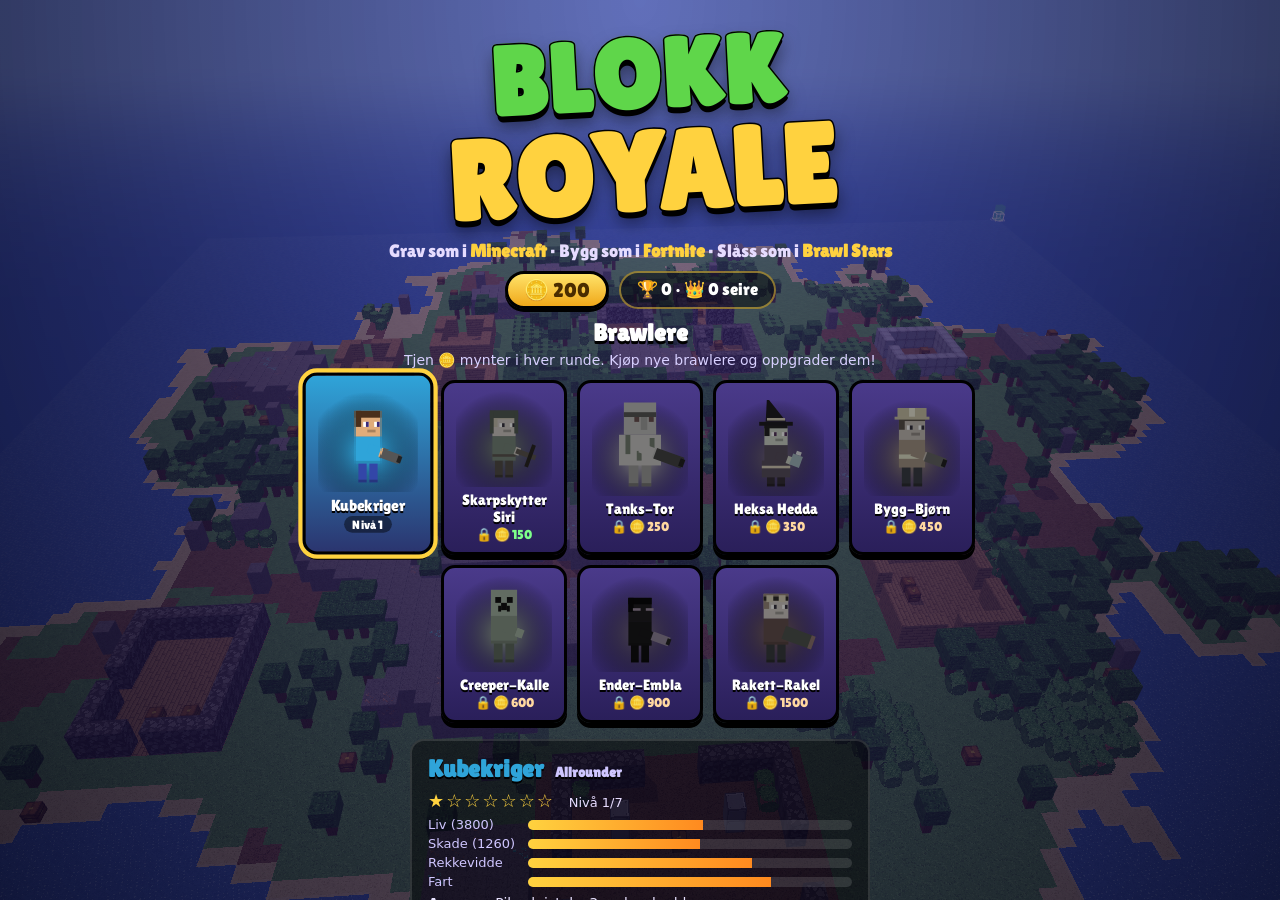
==== commit d58271ff: "Add coins, brawler shop, upgrades and five camera angles - Coins earned per match (placement + elimi" ====
--- a/blokk-royale.html
+++ b/blokk-royale.html
@@ -22,7 +22,8 @@
   touch-action: none;
 }
 
-#game { position: fixed; inset: 0; display: block; cursor: crosshair; }
+#game3d { position: fixed; inset: 0; display: block; width: 100%; height: 100%; }
+#game { position: fixed; inset: 0; display: block; cursor: crosshair; background: transparent; }
 
 .hidden { display: none !important; }
 
@@ -258,9 +259,76 @@
 #btnMine { right: 104px; bottom: 120px; }
 #btnWall { right: 40px; bottom: 216px; }
 
+/* ---------- Butikk og nivåer ---------- */
+.topbar { display: flex; gap: 10px; justify-content: center; flex-wrap: wrap; margin-bottom: 10px; }
+.topbar .trophies { margin-bottom: 0; }
+.coins {
+  display: inline-block;
+  background: linear-gradient(180deg, #ffe36a, #f0a81a);
+  color: #4a2c00;
+  border: 3px solid #000;
+  border-radius: 999px;
+  padding: 4px 16px;
+  font-size: 20px;
+  box-shadow: 0 3px 0 #000;
+}
+.sub { color: #d8d0ff; font-family: system-ui, sans-serif; font-size: 14px; margin: -6px 0 12px; }
+.card { position: relative; }
+.card.locked canvas { filter: grayscale(0.85) brightness(0.6); }
+.card-level { font-size: 12px; color: #fff; background: rgba(0, 0, 0, 0.45); border-radius: 8px; padding: 1px 8px; display: inline-block; margin-top: 2px; }
+.card-price { font-size: 13px; color: #ffd8a0; margin-top: 2px; }
+.card-price.can { color: #7dff8a; }
+.brawler-info h3 small { font-size: 14px; color: #cfc6ff; margin-left: 6px; }
+.lvl-stars { color: #ffd23f; font-size: 18px; letter-spacing: 2px; margin-bottom: 6px; }
+.lvl-stars span { color: #e6dcff; font-size: 13px; letter-spacing: 0; margin-left: 6px; font-family: system-ui, sans-serif; }
+.brawler-action { margin: -6px auto 8px; }
+.buy-btn, .up-btn {
+  display: block;
+  margin: 0 auto;
+  min-width: 260px;
+  padding: 10px 22px;
+  font-size: 20px;
+  color: #fff;
+  border: 3px solid #000;
+  border-radius: 14px;
+  box-shadow: 0 5px 0 #000;
+  text-shadow: 0 2px 0 #000;
+}
+.buy-btn { background: linear-gradient(180deg, #4cd964, #2a9d3f); }
+.up-btn { background: linear-gradient(180deg, #b06bff, #7a3fd0); }
+.up-btn small { display: block; font-size: 12px; font-family: system-ui, sans-serif; text-shadow: none; opacity: 0.9; }
+.buy-btn:disabled, .up-btn:disabled { background: #5a5470; color: #c8c2dc; cursor: not-allowed; }
+.buy-btn:not(:disabled):active, .up-btn:not(:disabled):active { transform: translateY(3px); box-shadow: 0 2px 0 #000; }
+.need { margin-top: 8px; color: #ffcf9a; font-family: system-ui, sans-serif; font-size: 13px; }
+.big-btn:disabled { background: #5a5470; cursor: not-allowed; }
+.end-hint { margin: 0 0 12px; color: #ffe36a !important; }
+.coin { color: #ffd23f; }
+
+/* ---------- Kameravalg ---------- */
+.cam-picker { display: flex; gap: 8px; justify-content: center; flex-wrap: wrap; margin-bottom: 8px; }
+.cam-btn {
+  width: 132px;
+  padding: 8px 6px;
+  border-radius: 12px;
+  border: 3px solid #000;
+  background: linear-gradient(180deg, #4a3a8a, #2a1f5a);
+  color: #fff;
+  box-shadow: 0 4px 0 #000;
+  display: flex; flex-direction: column; align-items: center; gap: 2px;
+}
+.cam-btn span { font-size: 22px; }
+.cam-btn b { font-weight: normal; font-size: 15px; }
+.cam-btn small { font-size: 11px; color: #cfc6ff; font-family: system-ui, sans-serif; }
+.cam-btn.selected { outline: 4px solid #ffd23f; background: linear-gradient(180deg, #6a52c8, #3a2a7a); }
+
+/* ---------- Mobil: kamera og skyt ---------- */
+#btnCam { top: calc(env(safe-area-inset-top, 0px) + 78px); left: 112px; }
+#btnFire { right: 118px; bottom: 210px; width: 78px; height: 78px; font-size: 24px; background: rgba(200, 40, 40, 0.55); }
+
 </style>
 </head>
 <body>
+  <canvas id="game3d"></canvas>
   <canvas id="game"></canvas>
 
   <!-- Hovedmeny -->
@@ -268,11 +336,18 @@
     <div class="menu-inner">
       <h1 class="logo"><span class="l1">BLOKK</span><span class="l2">ROYALE</span></h1>
       <p class="tagline">Grav som i <b>Minecraft</b> · Bygg som i <b>Fortnite</b> · Slåss som i <b>Brawl Stars</b></p>
-      <div id="trophies" class="trophies"></div>
-      <h2>Velg brawler</h2>
+      <div class="topbar">
+        <div id="coins" class="coins"></div>
+        <div id="trophies" class="trophies"></div>
+      </div>
+      <h2>Brawlere</h2>
+      <p class="sub">Tjen 🪙 mynter i hver runde. Kjøp nye brawlere og oppgrader dem!</p>
       <div id="brawlerList" class="brawler-list"></div>
       <div id="brawlerInfo" class="brawler-info"></div>
+      <div id="brawlerAction" class="brawler-action"></div>
       <button id="playBtn" class="big-btn">SPILL!</button>
+      <h2>Kameravinkel</h2>
+      <div id="camPicker" class="cam-picker"></div>
       <details class="howto">
         <summary>Slik spiller du</summary>
         <ul>
@@ -284,9 +359,10 @@
           <li>🌿 <b>Gjem deg i busker</b> – fiender ser deg ikke før de er helt nær.</li>
           <li>⚡ <b>Lad opp SUPER</b> ved å treffe fiender, og slipp løs kraften.</li>
           <li>🌀 <b>Hold deg unna stormen</b> – den krymper hele tiden. Sistemann vinner!</li>
+          <li>🪙 <b>Tjen mynter</b> for plassering og elimineringer. Kjøp brawlere og oppgrader dem til nivå 7.</li>
         </ul>
-        <p><b>PC:</b> WASD = gå · Mus = sikt · Venstreklikk = skyt/bygg/bruk · Høyreklikk eller F = grav · 1–8 eller musehjul = hotbar · Q = rask vegg · E/mellomrom = super · C = crafting · Esc = pause</p>
-        <p><b>Mobil:</b> Venstre tommel = gå · Høyre tommel = sikt og slipp for å skyte (trykk = auto-sikt) · Knappene for super, hakke, vegg og crafting.</p>
+        <p><b>PC:</b> WASD = gå · Mus = se rundt og sikt · Venstreklikk = skyt/bygg/bruk · Høyreklikk eller F = grav · 1–8 eller musehjul = hotbar · Q = rask vegg · E/mellomrom = super · C = crafting · V = bytt kameravinkel · Esc = pause</p>
+        <p><b>Mobil:</b> Venstre tommel = gå. I Brawl-kameraene: høyre tommel = sikt og slipp for å skyte (trykk = auto-sikt). I Fortnite-kameraene: høyre tommel = se deg rundt, og SKYT-knappen skyter. 🎥-knappen bytter kamera.</p>
       </details>
     </div>
   </div>
@@ -306,6 +382,7 @@
     <div class="box">
       <h2>Pause</h2>
       <button id="resumeBtn" class="big-btn">Fortsett</button>
+      <button id="pauseCamBtn" class="mid-btn">🎥 Kamera</button>
       <button id="soundBtn" class="mid-btn">🔊 Lyd: PÅ</button>
       <button id="quitBtn" class="mid-btn">Avslutt til meny</button>
     </div>
@@ -317,8 +394,9 @@
       <h1 id="endTitle"></h1>
       <p id="endSub"></p>
       <div id="endStats" class="end-stats"></div>
+      <p id="endHint" class="end-hint"></p>
       <button id="againBtn" class="big-btn">SPILL IGJEN</button>
-      <button id="menuBtn" class="mid-btn">Bytt brawler</button>
+      <button id="menuBtn" class="mid-btn">🛒 Brawlere og butikk</button>
     </div>
   </div>
 
@@ -326,11 +404,24 @@
   <div id="touchUI" class="hidden">
     <button id="btnPause" class="tbtn small">II</button>
     <button id="btnCraft" class="tbtn small">🛠️</button>
+    <button id="btnCam" class="tbtn small">🎥</button>
+    <button id="btnFire" class="tbtn fire hidden">🔫<span>SKYT</span></button>
     <button id="btnWall" class="tbtn">🧱<span>VEGG</span></button>
     <button id="btnMine" class="tbtn">⛏️<span>GRAV</span></button>
     <button id="btnSuper" class="tbtn super">⚡<span>SUPER</span></button>
   </div>
 
+  <script>
+// ===== vendor/three.min.js =====
+0,
+/**
+ * @license
+ * Copyright 2010-2023 Three.js Authors
+ * SPDX-License-Identifier: MIT
+ */
+function(t,e){"object"==typeof exports&&"undefined"!=typeof module?e(exports):"function"==typeof define&&define.amd?define(["exports"],e):e((t="undefined"!=typeof globalThis?globalThis:t||self).THREE={})}(this,(function(t){"use strict";const e="158",n=1,i=2,r=3,s=0,a=1,o=100,l=204,c=205,h=0,u=1,d=2,p=0,m=1,f=2,g=3,_=4,v=5,y="attached",x="detached",M=300,S=301,b=302,T=303,E=304,w=306,A=1e3,R=1001,C=1002,L=1003,P=1004,I=1005,U=1006,D=1007,N=1008,O=1009,F=1012,B=1013,z=1014,H=1015,G=1016,V=1017,k=1018,W=1020,X=1023,j=1026,q=1027,Y=1029,Z=1031,J=1033,K=33776,$=33777,Q=33778,tt=33779,et=35840,nt=35841,it=35842,rt=35843,st=37492,at=37496,ot=37808,lt=37809,ct=37810,ht=37811,ut=37812,dt=37813,pt=37814,mt=37815,ft=37816,gt=37817,_t=37818,vt=37819,yt=37820,xt=37821,Mt=36492,St=36494,bt=36495,Tt=36284,Et=36285,wt=36286,At=2300,Rt=2301,Ct=2302,Lt=2400,Pt=2401,It=2402,Ut=2500,Dt=2501,Nt=3e3,Ot=3001,Ft="",Bt="srgb",zt="srgb-linear",Ht="display-p3",Gt="display-p3-linear",Vt="linear",kt="srgb",Wt="rec709",Xt="p3",jt=7680,qt=35044,Yt="300 es",Zt=1035,Jt=2e3,Kt=2001;class $t{addEventListener(t,e){void 0===this._listeners&&(this._listeners={});const n=this._listeners;void 0===n[t]&&(n[t]=[]),-1===n[t].indexOf(e)&&n[t].push(e)}hasEventListener(t,e){if(void 0===this._listeners)return!1;const n=this._listeners;return void 0!==n[t]&&-1!==n[t].indexOf(e)}removeEventListener(t,e){if(void 0===this._listeners)return;const n=this._listeners[t];if(void 0!==n){const t=n.indexOf(e);-1!==t&&n.splice(t,1)}}dispatchEvent(t){if(void 0===this._listeners)return;const e=this._listeners[t.type];if(void 0!==e){t.target=this;const n=e.slice(0);for(let e=0,i=n.length;e<i;e++)n[e].call(this,t);t.target=null}}}const Qt=["00","01","02","03","04","05","06","07","08","09","0a","0b","0c","0d","0e","0f","10","11","12","13","14","15","16","17","18","19","1a","1b","1c","1d","1e","1f","20","21","22","23","24","25","26","27","28","29","2a","2b","2c","2d","2e","2f","30","31","32","33","34","35","36","37","38","39","3a","3b","3c","3d","3e","3f","40","41","42","43","44","45","46","47","48","49","4a","4b","4c","4d","4e","4f","50","51","52","53","54","55","56","57","58","59","5a","5b","5c","5d","5e","5f","60","61","62","63","64","65","66","67","68","69","6a","6b","6c","6d","6e","6f","70","71","72","73","74","75","76","77","78","79","7a","7b","7c","7d","7e","7f","80","81","82","83","84","85","86","87","88","89","8a","8b","8c","8d","8e","8f","90","91","92","93","94","95","96","97","98","99","9a","9b","9c","9d","9e","9f","a0","a1","a2","a3","a4","a5","a6","a7","a8","a9","aa","ab","ac","ad","ae","af","b0","b1","b2","b3","b4","b5","b6","b7","b8","b9","ba","bb","bc","bd","be","bf","c0","c1","c2","c3","c4","c5","c6","c7","c8","c9","ca","cb","cc","cd","ce","cf","d0","d1","d2","d3","d4","d5","d6","d7","d8","d9","da","db","dc","dd","de","df","e0","e1","e2","e3","e4","e5","e6","e7","e8","e9","ea","eb","ec","ed","ee","ef","f0","f1","f2","f3","f4","f5","f6","f7","f8","f9","fa","fb","fc","fd","fe","ff"];let te=1234567;const ee=Math.PI/180,ne=180/Math.PI;function ie(){const t=4294967295*Math.random()|0,e=4294967295*Math.random()|0,n=4294967295*Math.random()|0,i=4294967295*Math.random()|0;return(Qt[255&t]+Qt[t>>8&255]+Qt[t>>16&255]+Qt[t>>24&255]+"-"+Qt[255&e]+Qt[e>>8&255]+"-"+Qt[e>>16&15|64]+Qt[e>>24&255]+"-"+Qt[63&n|128]+Qt[n>>8&255]+"-"+Qt[n>>16&255]+Qt[n>>24&255]+Qt[255&i]+Qt[i>>8&255]+Qt[i>>16&255]+Qt[i>>24&255]).toLowerCase()}function re(t,e,n){return Math.max(e,Math.min(n,t))}function se(t,e){return(t%e+e)%e}function ae(t,e,n){return(1-n)*t+n*e}function oe(t){return 0==(t&t-1)&&0!==t}function le(t){return Math.pow(2,Math.ceil(Math.log(t)/Math.LN2))}function ce(t){return Math.pow(2,Math.floor(Math.log(t)/Math.LN2))}function he(t,e){switch(e.constructor){case Float32Array:return t;case Uint32Array:return t/4294967295;case Uint16Array:return t/65535;case Uint8Array:return t/255;case Int32Array:return Math.max(t/2147483647,-1);case Int16Array:return Math.max(t/32767,-1);case Int8Array:return Math.max(t/127,-1);default:throw new Error("Invalid component type.")}}function ue(t,e){switch(e.constructor){case Float32Array:return t;case Uint32Array:return Math.round(4294967295*t);case Uint16Array:return Math.round(65535*t);case Uint8Array:return Math.round(255*t);case Int32Array:return Math.round(2147483647*t);case Int16Array:return Math.round(32767*t);case Int8Array:return Math.round(127*t);default:throw new Error("Invalid component type.")}}const de={DEG2RAD:ee,RAD2DEG:ne,generateUUID:ie,clamp:re,euclideanModulo:se,mapLinear:function(t,e,n,i,r){return i+(t-e)*(r-i)/(n-e)},inverseLerp:function(t,e,n){return t!==e?(n-t)/(e-t):0},lerp:ae,damp:function(t,e,n,i){return ae(t,e,1-Math.exp(-n*i))},pingpong:function(t,e=1){return e-Math.abs(se(t,2*e)-e)},smoothstep:function(t,e,n){return t<=e?0:t>=n?1:(t=(t-e)/(n-e))*t*(3-2*t)},smootherstep:function(t,e,n){return t<=e?0:t>=n?1:(t=(t-e)/(n-e))*t*t*(t*(6*t-15)+10)},randInt:function(t,e){return t+Math.floor(Math.random()*(e-t+1))},randFloat:function(t,e){return t+Math.random()*(e-t)},randFloatSpread:function(t){return t*(.5-Math.random())},seededRandom:function(t){void 0!==t&&(te=t);let e=te+=1831565813;return e=Math.imul(e^e>>>15,1|e),e^=e+Math.imul(e^e>>>7,61|e),((e^e>>>14)>>>0)/4294967296},degToRad:function(t){return t*ee},radToDeg:function(t){return t*ne},isPowerOfTwo:oe,ceilPowerOfTwo:le,floorPowerOfTwo:ce,setQuaternionFromProperEuler:function(t,e,n,i,r){const s=Math.cos,a=Math.sin,o=s(n/2),l=a(n/2),c=s((e+i)/2),h=a((e+i)/2),u=s((e-i)/2),d=a((e-i)/2),p=s((i-e)/2),m=a((i-e)/2);switch(r){case"XYX":t.set(o*h,l*u,l*d,o*c);break;case"YZY":t.set(l*d,o*h,l*u,o*c);break;case"ZXZ":t.set(l*u,l*d,o*h,o*c);break;case"XZX":t.set(o*h,l*m,l*p,o*c);break;case"YXY":t.set(l*p,o*h,l*m,o*c);break;case"ZYZ":t.set(l*m,l*p,o*h,o*c);break;default:console.warn("THREE.MathUtils: .setQuaternionFromProperEuler() encountered an unknown order: "+r)}},normalize:ue,denormalize:he};class pe{constructor(t=0,e=0){pe.prototype.isVector2=!0,this.x=t,this.y=e}get width(){return this.x}set width(t){this.x=t}get height(){return this.y}set height(t){this.y=t}set(t,e){return this.x=t,this.y=e,this}setScalar(t){return this.x=t,this.y=t,this}setX(t){return this.x=t,this}setY(t){return this.y=t,this}setComponent(t,e){switch(t){case 0:this.x=e;break;case 1:this.y=e;break;default:throw new Error("index is out of range: "+t)}return this}getComponent(t){switch(t){case 0:return this.x;case 1:return this.y;default:throw new Error("index is out of range: "+t)}}clone(){return new this.constructor(this.x,this.y)}copy(t){return this.x=t.x,this.y=t.y,this}add(t){return this.x+=t.x,this.y+=t.y,this}addScalar(t){return this.x+=t,this.y+=t,this}addVectors(t,e){return this.x=t.x+e.x,this.y=t.y+e.y,this}addScaledVector(t,e){return this.x+=t.x*e,this.y+=t.y*e,this}sub(t){return this.x-=t.x,this.y-=t.y,this}subScalar(t){return this.x-=t,this.y-=t,this}subVectors(t,e){return this.x=t.x-e.x,this.y=t.y-e.y,this}multiply(t){return this.x*=t.x,this.y*=t.y,this}multiplyScalar(t){return this.x*=t,this.y*=t,this}divide(t){return this.x/=t.x,this.y/=t.y,this}divideScalar(t){return this.multiplyScalar(1/t)}applyMatrix3(t){const e=this.x,n=this.y,i=t.elements;return this.x=i[0]*e+i[3]*n+i[6],this.y=i[1]*e+i[4]*n+i[7],this}min(t){return this.x=Math.min(this.x,t.x),this.y=Math.min(this.y,t.y),this}max(t){return this.x=Math.max(this.x,t.x),this.y=Math.max(this.y,t.y),this}clamp(t,e){return this.x=Math.max(t.x,Math.min(e.x,this.x)),this.y=Math.max(t.y,Math.min(e.y,this.y)),this}clampScalar(t,e){return this.x=Math.max(t,Math.min(e,this.x)),this.y=Math.max(t,Math.min(e,this.y)),this}clampLength(t,e){const n=this.length();return this.divideScalar(n||1).multiplyScalar(Math.max(t,Math.min(e,n)))}floor(){return this.x=Math.floor(this.x),this.y=Math.floor(this.y),this}ceil(){return this.x=Math.ceil(this.x),this.y=Math.ceil(this.y),this}round(){return this.x=Math.round(this.x),this.y=Math.round(this.y),this}roundToZero(){return this.x=Math.trunc(this.x),this.y=Math.trunc(this.y),this}negate(){return this.x=-this.x,this.y=-this.y,this}dot(t){return this.x*t.x+this.y*t.y}cross(t){return this.x*t.y-this.y*t.x}lengthSq(){return this.x*this.x+this.y*this.y}length(){return Math.sqrt(this.x*this.x+this.y*this.y)}manhattanLength(){return Math.abs(this.x)+Math.abs(this.y)}normalize(){return this.divideScalar(this.length()||1)}angle(){return Math.atan2(-this.y,-this.x)+Math.PI}angleTo(t){const e=Math.sqrt(this.lengthSq()*t.lengthSq());if(0===e)return Math.PI/2;const n=this.dot(t)/e;return Math.acos(re(n,-1,1))}distanceTo(t){return Math.sqrt(this.distanceToSquared(t))}distanceToSquared(t){const e=this.x-t.x,n=this.y-t.y;return e*e+n*n}manhattanDistanceTo(t){return Math.abs(this.x-t.x)+Math.abs(this.y-t.y)}setLength(t){return this.normalize().multiplyScalar(t)}lerp(t,e){return this.x+=(t.x-this.x)*e,this.y+=(t.y-this.y)*e,this}lerpVectors(t,e,n){return this.x=t.x+(e.x-t.x)*n,this.y=t.y+(e.y-t.y)*n,this}equals(t){return t.x===this.x&&t.y===this.y}fromArray(t,e=0){return this.x=t[e],this.y=t[e+1],this}toArray(t=[],e=0){return t[e]=this.x,t[e+1]=this.y,t}fromBufferAttribute(t,e){return this.x=t.getX(e),this.y=t.getY(e),this}rotateAround(t,e){const n=Math.cos(e),i=Math.sin(e),r=this.x-t.x,s=this.y-t.y;return this.x=r*n-s*i+t.x,this.y=r*i+s*n+t.y,this}random(){return this.x=Math.random(),this.y=Math.random(),this}*[Symbol.iterator](){yield this.x,yield this.y}}class me{constructor(t,e,n,i,r,s,a,o,l){me.prototype.isMatrix3=!0,this.elements=[1,0,0,0,1,0,0,0,1],void 0!==t&&this.set(t,e,n,i,r,s,a,o,l)}set(t,e,n,i,r,s,a,o,l){const c=this.elements;return c[0]=t,c[1]=i,c[2]=a,c[3]=e,c[4]=r,c[5]=o,c[6]=n,c[7]=s,c[8]=l,this}identity(){return this.set(1,0,0,0,1,0,0,0,1),this}copy(t){const e=this.elements,n=t.elements;return e[0]=n[0],e[1]=n[1],e[2]=n[2],e[3]=n[3],e[4]=n[4],e[5]=n[5],e[6]=n[6],e[7]=n[7],e[8]=n[8],this}extractBasis(t,e,n){return t.setFromMatrix3Column(this,0),e.setFromMatrix3Column(this,1),n.setFromMatrix3Column(this,2),this}setFromMatrix4(t){const e=t.elements;return this.set(e[0],e[4],e[8],e[1],e[5],e[9],e[2],e[6],e[10]),this}multiply(t){return this.multiplyMatrices(this,t)}premultiply(t){return this.multiplyMatrices(t,this)}multiplyMatrices(t,e){const n=t.elements,i=e.elements,r=this.elements,s=n[0],a=n[3],o=n[6],l=n[1],c=n[4],h=n[7],u=n[2],d=n[5],p=n[8],m=i[0],f=i[3],g=i[6],_=i[1],v=i[4],y=i[7],x=i[2],M=i[5],S=i[8];return r[0]=s*m+a*_+o*x,r[3]=s*f+a*v+o*M,r[6]=s*g+a*y+o*S,r[1]=l*m+c*_+h*x,r[4]=l*f+c*v+h*M,r[7]=l*g+c*y+h*S,r[2]=u*m+d*_+p*x,r[5]=u*f+d*v+p*M,r[8]=u*g+d*y+p*S,this}multiplyScalar(t){const e=this.elements;return e[0]*=t,e[3]*=t,e[6]*=t,e[1]*=t,e[4]*=t,e[7]*=t,e[2]*=t,e[5]*=t,e[8]*=t,this}determinant(){const t=this.elements,e=t[0],n=t[1],i=t[2],r=t[3],s=t[4],a=t[5],o=t[6],l=t[7],c=t[8];return e*s*c-e*a*l-n*r*c+n*a*o+i*r*l-i*s*o}invert(){const t=this.elements,e=t[0],n=t[1],i=t[2],r=t[3],s=t[4],a=t[5],o=t[6],l=t[7],c=t[8],h=c*s-a*l,u=a*o-c*r,d=l*r-s*o,p=e*h+n*u+i*d;if(0===p)return this.set(0,0,0,0,0,0,0,0,0);const m=1/p;return t[0]=h*m,t[1]=(i*l-c*n)*m,t[2]=(a*n-i*s)*m,t[3]=u*m,t[4]=(c*e-i*o)*m,t[5]=(i*r-a*e)*m,t[6]=d*m,t[7]=(n*o-l*e)*m,t[8]=(s*e-n*r)*m,this}transpose(){let t;const e=this.elements;return t=e[1],e[1]=e[3],e[3]=t,t=e[2],e[2]=e[6],e[6]=t,t=e[5],e[5]=e[7],e[7]=t,this}getNormalMatrix(t){return this.setFromMatrix4(t).invert().transpose()}transposeIntoArray(t){const e=this.elements;return t[0]=e[0],t[1]=e[3],t[2]=e[6],t[3]=e[1],t[4]=e[4],t[5]=e[7],t[6]=e[2],t[7]=e[5],t[8]=e[8],this}setUvTransform(t,e,n,i,r,s,a){const o=Math.cos(r),l=Math.sin(r);return this.set(n*o,n*l,-n*(o*s+l*a)+s+t,-i*l,i*o,-i*(-l*s+o*a)+a+e,0,0,1),this}scale(t,e){return this.premultiply(fe.makeScale(t,e)),this}rotate(t){return this.premultiply(fe.makeRotation(-t)),this}translate(t,e){return this.premultiply(fe.makeTranslation(t,e)),this}makeTranslation(t,e){return t.isVector2?this.set(1,0,t.x,0,1,t.y,0,0,1):this.set(1,0,t,0,1,e,0,0,1),this}makeRotation(t){const e=Math.cos(t),n=Math.sin(t);return this.set(e,-n,0,n,e,0,0,0,1),this}makeScale(t,e){return this.set(t,0,0,0,e,0,0,0,1),this}equals(t){const e=this.elements,n=t.elements;for(let t=0;t<9;t++)if(e[t]!==n[t])return!1;return!0}fromArray(t,e=0){for(let n=0;n<9;n++)this.elements[n]=t[n+e];return this}toArray(t=[],e=0){const n=this.elements;return t[e]=n[0],t[e+1]=n[1],t[e+2]=n[2],t[e+3]=n[3],t[e+4]=n[4],t[e+5]=n[5],t[e+6]=n[6],t[e+7]=n[7],t[e+8]=n[8],t}clone(){return(new this.constructor).fromArray(this.elements)}}const fe=new me;function ge(t){for(let e=t.length-1;e>=0;--e)if(t[e]>=65535)return!0;return!1}const _e={Int8Array:Int8Array,Uint8Array:Uint8Array,Uint8ClampedArray:Uint8ClampedArray,Int16Array:Int16Array,Uint16Array:Uint16Array,Int32Array:Int32Array,Uint32Array:Uint32Array,Float32Array:Float32Array,Float64Array:Float64Array};function ve(t,e){return new _e[t](e)}function ye(t){return document.createElementNS("http://www.w3.org/1999/xhtml",t)}function xe(){const t=ye("canvas");return t.style.display="block",t}const Me={};function Se(t){t in Me||(Me[t]=!0,console.warn(t))}const be=(new me).set(.8224621,.177538,0,.0331941,.9668058,0,.0170827,.0723974,.9105199),Te=(new me).set(1.2249401,-.2249404,0,-.0420569,1.0420571,0,-.0196376,-.0786361,1.0982735),Ee={[zt]:{transfer:Vt,primaries:Wt,toReference:t=>t,fromReference:t=>t},[Bt]:{transfer:kt,primaries:Wt,toReference:t=>t.convertSRGBToLinear(),fromReference:t=>t.convertLinearToSRGB()},[Gt]:{transfer:Vt,primaries:Xt,toReference:t=>t.applyMatrix3(Te),fromReference:t=>t.applyMatrix3(be)},[Ht]:{transfer:kt,primaries:Xt,toReference:t=>t.convertSRGBToLinear().applyMatrix3(Te),fromReference:t=>t.applyMatrix3(be).convertLinearToSRGB()}},we=new Set([zt,Gt]),Ae={enabled:!0,_workingColorSpace:zt,get legacyMode(){return console.warn("THREE.ColorManagement: .legacyMode=false renamed to .enabled=true in r150."),!this.enabled},set legacyMode(t){console.warn("THREE.ColorManagement: .legacyMode=false renamed to .enabled=true in r150."),this.enabled=!t},get workingColorSpace(){return this._workingColorSpace},set workingColorSpace(t){if(!we.has(t))throw new Error(`Unsupported working color space, "${t}".`);this._workingColorSpace=t},convert:function(t,e,n){if(!1===this.enabled||e===n||!e||!n)return t;const i=Ee[e].toReference;return(0,Ee[n].fromReference)(i(t))},fromWorkingColorSpace:function(t,e){return this.convert(t,this._workingColorSpace,e)},toWorkingColorSpace:function(t,e){return this.convert(t,e,this._workingColorSpace)},getPrimaries:function(t){return Ee[t].primaries},getTransfer:function(t){return t===Ft?Vt:Ee[t].transfer}};function Re(t){return t<.04045?.0773993808*t:Math.pow(.9478672986*t+.0521327014,2.4)}function Ce(t){return t<.0031308?12.92*t:1.055*Math.pow(t,.41666)-.055}let Le;class Pe{static getDataURL(t){if(/^data:/i.test(t.src))return t.src;if("undefined"==typeof HTMLCanvasElement)return t.src;let e;if(t instanceof HTMLCanvasElement)e=t;else{void 0===Le&&(Le=ye("canvas")),Le.width=t.width,Le.height=t.height;const n=Le.getContext("2d");t instanceof ImageData?n.putImageData(t,0,0):n.drawImage(t,0,0,t.width,t.height),e=Le}return e.width>2048||e.height>2048?(console.warn("THREE.ImageUtils.getDataURL: Image converted to jpg for performance reasons",t),e.toDataURL("image/jpeg",.6)):e.toDataURL("image/png")}static sRGBToLinear(t){if("undefined"!=typeof HTMLImageElement&&t instanceof HTMLImageElement||"undefined"!=typeof HTMLCanvasElement&&t instanceof HTMLCanvasElement||"undefined"!=typeof ImageBitmap&&t instanceof ImageBitmap){const e=ye("canvas");e.width=t.width,e.height=t.height;const n=e.getContext("2d");n.drawImage(t,0,0,t.width,t.height);const i=n.getImageData(0,0,t.width,t.height),r=i.data;for(let t=0;t<r.length;t++)r[t]=255*Re(r[t]/255);return n.putImageData(i,0,0),e}if(t.data){const e=t.data.slice(0);for(let t=0;t<e.length;t++)e instanceof Uint8Array||e instanceof Uint8ClampedArray?e[t]=Math.floor(255*Re(e[t]/255)):e[t]=Re(e[t]);return{data:e,width:t.width,height:t.height}}return console.warn("THREE.ImageUtils.sRGBToLinear(): Unsupported image type. No color space conversion applied."),t}}let Ie=0;class Ue{constructor(t=null){this.isSource=!0,Object.defineProperty(this,"id",{value:Ie++}),this.uuid=ie(),this.data=t,this.version=0}set needsUpdate(t){!0===t&&this.version++}toJSON(t){const e=void 0===t||"string"==typeof t;if(!e&&void 0!==t.images[this.uuid])return t.images[this.uuid];const n={uuid:this.uuid,url:""},i=this.data;if(null!==i){let t;if(Array.isArray(i)){t=[];for(let e=0,n=i.length;e<n;e++)i[e].isDataTexture?t.push(De(i[e].image)):t.push(De(i[e]))}else t=De(i);n.url=t}return e||(t.images[this.uuid]=n),n}}function De(t){return"undefined"!=typeof HTMLImageElement&&t instanceof HTMLImageElement||"undefined"!=typeof HTMLCanvasElement&&t instanceof HTMLCanvasElement||"undefined"!=typeof ImageBitmap&&t instanceof ImageBitmap?Pe.getDataURL(t):t.data?{data:Array.from(t.data),width:t.width,height:t.height,type:t.data.constructor.name}:(console.warn("THREE.Texture: Unable to serialize Texture."),{})}let Ne=0;class Oe extends $t{constructor(t=Oe.DEFAULT_IMAGE,e=Oe.DEFAULT_MAPPING,n=1001,i=1001,r=1006,s=1008,a=1023,o=1009,l=Oe.DEFAULT_ANISOTROPY,c=""){super(),this.isTexture=!0,Object.defineProperty(this,"id",{value:Ne++}),this.uuid=ie(),this.name="",this.source=new Ue(t),this.mipmaps=[],this.mapping=e,this.channel=0,this.wrapS=n,this.wrapT=i,this.magFilter=r,this.minFilter=s,this.anisotropy=l,this.format=a,this.internalFormat=null,this.type=o,this.offset=new pe(0,0),this.repeat=new pe(1,1),this.center=new pe(0,0),this.rotation=0,this.matrixAutoUpdate=!0,this.matrix=new me,this.generateMipmaps=!0,this.premultiplyAlpha=!1,this.flipY=!0,this.unpackAlignment=4,"string"==typeof c?this.colorSpace=c:(Se("THREE.Texture: Property .encoding has been replaced by .colorSpace."),this.colorSpace=c===Ot?Bt:Ft),this.userData={},this.version=0,this.onUpdate=null,this.isRenderTargetTexture=!1,this.needsPMREMUpdate=!1}get image(){return this.source.data}set image(t=null){this.source.data=t}updateMatrix(){this.matrix.setUvTransform(this.offset.x,this.offset.y,this.repeat.x,this.repeat.y,this.rotation,this.center.x,this.center.y)}clone(){return(new this.constructor).copy(this)}copy(t){return this.name=t.name,this.source=t.source,this.mipmaps=t.mipmaps.slice(0),this.mapping=t.mapping,this.channel=t.channel,this.wrapS=t.wrapS,this.wrapT=t.wrapT,this.magFilter=t.magFilter,this.minFilter=t.minFilter,this.anisotropy=t.anisotropy,this.format=t.format,this.internalFormat=t.internalFormat,this.type=t.type,this.offset.copy(t.offset),this.repeat.copy(t.repeat),this.center.copy(t.center),this.rotation=t.rotation,this.matrixAutoUpdate=t.matrixAutoUpdate,this.matrix.copy(t.matrix),this.generateMipmaps=t.generateMipmaps,this.premultiplyAlpha=t.premultiplyAlpha,this.flipY=t.flipY,this.unpackAlignment=t.unpackAlignment,this.colorSpace=t.colorSpace,this.userData=JSON.parse(JSON.stringify(t.userData)),this.needsUpdate=!0,this}toJSON(t){const e=void 0===t||"string"==typeof t;if(!e&&void 0!==t.textures[this.uuid])return t.textures[this.uuid];const n={metadata:{version:4.6,type:"Texture",generator:"Texture.toJSON"},uuid:this.uuid,name:this.name,image:this.source.toJSON(t).uuid,mapping:this.mapping,channel:this.channel,repeat:[this.repeat.x,this.repeat.y],offset:[this.offset.x,this.offset.y],center:[this.center.x,this.center.y],rotation:this.rotation,wrap:[this.wrapS,this.wrapT],format:this.format,internalFormat:this.internalFormat,type:this.type,colorSpace:this.colorSpace,minFilter:this.minFilter,magFilter:this.magFilter,anisotropy:this.anisotropy,flipY:this.flipY,generateMipmaps:this.generateMipmaps,premultiplyAlpha:this.premultiplyAlpha,unpackAlignment:this.unpackAlignment};return Object.keys(this.userData).length>0&&(n.userData=this.userData),e||(t.textures[this.uuid]=n),n}dispose(){this.dispatchEvent({type:"dispose"})}transformUv(t){if(this.mapping!==M)return t;if(t.applyMatrix3(this.matrix),t.x<0||t.x>1)switch(this.wrapS){case A:t.x=t.x-Math.floor(t.x);break;case R:t.x=t.x<0?0:1;break;case C:1===Math.abs(Math.floor(t.x)%2)?t.x=Math.ceil(t.x)-t.x:t.x=t.x-Math.floor(t.x)}if(t.y<0||t.y>1)switch(this.wrapT){case A:t.y=t.y-Math.floor(t.y);break;case R:t.y=t.y<0?0:1;break;case C:1===Math.abs(Math.floor(t.y)%2)?t.y=Math.ceil(t.y)-t.y:t.y=t.y-Math.floor(t.y)}return this.flipY&&(t.y=1-t.y),t}set needsUpdate(t){!0===t&&(this.version++,this.source.needsUpdate=!0)}get encoding(){return Se("THREE.Texture: Property .encoding has been replaced by .colorSpace."),this.colorSpace===Bt?Ot:Nt}set encoding(t){Se("THREE.Texture: Property .encoding has been replaced by .colorSpace."),this.colorSpace=t===Ot?Bt:Ft}}Oe.DEFAULT_IMAGE=null,Oe.DEFAULT_MAPPING=M,Oe.DEFAULT_ANISOTROPY=1;class Fe{constructor(t=0,e=0,n=0,i=1){Fe.prototype.isVector4=!0,this.x=t,this.y=e,this.z=n,this.w=i}get width(){return this.z}set width(t){this.z=t}get height(){return this.w}set height(t){this.w=t}set(t,e,n,i){return this.x=t,this.y=e,this.z=n,this.w=i,this}setScalar(t){return this.x=t,this.y=t,this.z=t,this.w=t,this}setX(t){return this.x=t,this}setY(t){return this.y=t,this}setZ(t){return this.z=t,this}setW(t){return this.w=t,this}setComponent(t,e){switch(t){case 0:this.x=e;break;case 1:this.y=e;break;case 2:this.z=e;break;case 3:this.w=e;break;default:throw new Error("index is out of range: "+t)}return this}getComponent(t){switch(t){case 0:return this.x;case 1:return this.y;case 2:return this.z;case 3:return this.w;default:throw new Error("index is out of range: "+t)}}clone(){return new this.constructor(this.x,this.y,this.z,this.w)}copy(t){return this.x=t.x,this.y=t.y,this.z=t.z,this.w=void 0!==t.w?t.w:1,this}add(t){return this.x+=t.x,this.y+=t.y,this.z+=t.z,this.w+=t.w,this}addScalar(t){return this.x+=t,this.y+=t,this.z+=t,this.w+=t,this}addVectors(t,e){return this.x=t.x+e.x,this.y=t.y+e.y,this.z=t.z+e.z,this.w=t.w+e.w,this}addScaledVector(t,e){return this.x+=t.x*e,this.y+=t.y*e,this.z+=t.z*e,this.w+=t.w*e,this}sub(t){return this.x-=t.x,this.y-=t.y,this.z-=t.z,this.w-=t.w,this}subScalar(t){return this.x-=t,this.y-=t,this.z-=t,this.w-=t,this}subVectors(t,e){return this.x=t.x-e.x,this.y=t.y-e.y,this.z=t.z-e.z,this.w=t.w-e.w,this}multiply(t){return this.x*=t.x,this.y*=t.y,this.z*=t.z,this.w*=t.w,this}multiplyScalar(t){return this.x*=t,this.y*=t,this.z*=t,this.w*=t,this}applyMatrix4(t){const e=this.x,n=this.y,i=this.z,r=this.w,s=t.elements;return this.x=s[0]*e+s[4]*n+s[8]*i+s[12]*r,this.y=s[1]*e+s[5]*n+s[9]*i+s[13]*r,this.z=s[2]*e+s[6]*n+s[10]*i+s[14]*r,this.w=s[3]*e+s[7]*n+s[11]*i+s[15]*r,this}divideScalar(t){return this.multiplyScalar(1/t)}setAxisAngleFromQuaternion(t){this.w=2*Math.acos(t.w);const e=Math.sqrt(1-t.w*t.w);return e<1e-4?(this.x=1,this.y=0,this.z=0):(this.x=t.x/e,this.y=t.y/e,this.z=t.z/e),this}setAxisAngleFromRotationMatrix(t){let e,n,i,r;const s=.01,a=.1,o=t.elements,l=o[0],c=o[4],h=o[8],u=o[1],d=o[5],p=o[9],m=o[2],f=o[6],g=o[10];if(Math.abs(c-u)<s&&Math.abs(h-m)<s&&Math.abs(p-f)<s){if(Math.abs(c+u)<a&&Math.abs(h+m)<a&&Math.abs(p+f)<a&&Math.abs(l+d+g-3)<a)return this.set(1,0,0,0),this;e=Math.PI;const t=(l+1)/2,o=(d+1)/2,_=(g+1)/2,v=(c+u)/4,y=(h+m)/4,x=(p+f)/4;return t>o&&t>_?t<s?(n=0,i=.707106781,r=.707106781):(n=Math.sqrt(t),i=v/n,r=y/n):o>_?o<s?(n=.707106781,i=0,r=.707106781):(i=Math.sqrt(o),n=v/i,r=x/i):_<s?(n=.707106781,i=.707106781,r=0):(r=Math.sqrt(_),n=y/r,i=x/r),this.set(n,i,r,e),this}let _=Math.sqrt((f-p)*(f-p)+(h-m)*(h-m)+(u-c)*(u-c));return Math.abs(_)<.001&&(_=1),this.x=(f-p)/_,this.y=(h-m)/_,this.z=(u-c)/_,this.w=Math.acos((l+d+g-1)/2),this}min(t){return this.x=Math.min(this.x,t.x),this.y=Math.min(this.y,t.y),this.z=Math.min(this.z,t.z),this.w=Math.min(this.w,t.w),this}max(t){return this.x=Math.max(this.x,t.x),this.y=Math.max(this.y,t.y),this.z=Math.max(this.z,t.z),this.w=Math.max(this.w,t.w),this}clamp(t,e){return this.x=Math.max(t.x,Math.min(e.x,this.x)),this.y=Math.max(t.y,Math.min(e.y,this.y)),this.z=Math.max(t.z,Math.min(e.z,this.z)),this.w=Math.max(t.w,Math.min(e.w,this.w)),this}clampScalar(t,e){return this.x=Math.max(t,Math.min(e,this.x)),this.y=Math.max(t,Math.min(e,this.y)),this.z=Math.max(t,Math.min(e,this.z)),this.w=Math.max(t,Math.min(e,this.w)),this}clampLength(t,e){const n=this.length();return this.divideScalar(n||1).multiplyScalar(Math.max(t,Math.min(e,n)))}floor(){return this.x=Math.floor(this.x),this.y=Math.floor(this.y),this.z=Math.floor(this.z),this.w=Math.floor(this.w),this}ceil(){return this.x=Math.ceil(this.x),this.y=Math.ceil(this.y),this.z=Math.ceil(this.z),this.w=Math.ceil(this.w),this}round(){return this.x=Math.round(this.x),this.y=Math.round(this.y),this.z=Math.round(this.z),this.w=Math.round(this.w),this}roundToZero(){return this.x=Math.trunc(this.x),this.y=Math.trunc(this.y),this.z=Math.trunc(this.z),this.w=Math.trunc(this.w),this}negate(){return this.x=-this.x,this.y=-this.y,this.z=-this.z,this.w=-this.w,this}dot(t){return this.x*t.x+this.y*t.y+this.z*t.z+this.w*t.w}lengthSq(){return this.x*this.x+this.y*this.y+this.z*this.z+this.w*this.w}length(){return Math.sqrt(this.x*this.x+this.y*this.y+this.z*this.z+this.w*this.w)}manhattanLength(){return Math.abs(this.x)+Math.abs(this.y)+Math.abs(this.z)+Math.abs(this.w)}normalize(){return this.divideScalar(this.length()||1)}setLength(t){return this.normalize().multiplyScalar(t)}lerp(t,e){return this.x+=(t.x-this.x)*e,this.y+=(t.y-this.y)*e,this.z+=(t.z-this.z)*e,this.w+=(t.w-this.w)*e,this}lerpVectors(t,e,n){return this.x=t.x+(e.x-t.x)*n,this.y=t.y+(e.y-t.y)*n,this.z=t.z+(e.z-t.z)*n,this.w=t.w+(e.w-t.w)*n,this}equals(t){return t.x===this.x&&t.y===this.y&&t.z===this.z&&t.w===this.w}fromArray(t,e=0){return this.x=t[e],this.y=t[e+1],this.z=t[e+2],this.w=t[e+3],this}toArray(t=[],e=0){return t[e]=this.x,t[e+1]=this.y,t[e+2]=this.z,t[e+3]=this.w,t}fromBufferAttribute(t,e){return this.x=t.getX(e),this.y=t.getY(e),this.z=t.getZ(e),this.w=t.getW(e),this}random(){return this.x=Math.random(),this.y=Math.random(),this.z=Math.random(),this.w=Math.random(),this}*[Symbol.iterator](){yield this.x,yield this.y,yield this.z,yield this.w}}class Be extends $t{constructor(t=1,e=1,n={}){super(),this.isRenderTarget=!0,this.width=t,this.height=e,this.depth=1,this.scissor=new Fe(0,0,t,e),this.scissorTest=!1,this.viewport=new Fe(0,0,t,e);const i={width:t,height:e,depth:1};void 0!==n.encoding&&(Se("THREE.WebGLRenderTarget: option.encoding has been replaced by option.colorSpace."),n.colorSpace=n.encoding===Ot?Bt:Ft),n=Object.assign({generateMipmaps:!1,internalFormat:null,minFilter:U,depthBuffer:!0,stencilBuffer:!1,depthTexture:null,samples:0},n),this.texture=new Oe(i,n.mapping,n.wrapS,n.wrapT,n.magFilter,n.minFilter,n.format,n.type,n.anisotropy,n.colorSpace),this.texture.isRenderTargetTexture=!0,this.texture.flipY=!1,this.texture.generateMipmaps=n.generateMipmaps,this.texture.internalFormat=n.internalFormat,this.depthBuffer=n.depthBuffer,this.stencilBuffer=n.stencilBuffer,this.depthTexture=n.depthTexture,this.samples=n.samples}setSize(t,e,n=1){this.width===t&&this.height===e&&this.depth===n||(this.width=t,this.height=e,this.depth=n,this.texture.image.width=t,this.texture.image.height=e,this.texture.image.depth=n,this.dispose()),this.viewport.set(0,0,t,e),this.scissor.set(0,0,t,e)}clone(){return(new this.constructor).copy(this)}copy(t){this.width=t.width,this.height=t.height,this.depth=t.depth,this.scissor.copy(t.scissor),this.scissorTest=t.scissorTest,this.viewport.copy(t.viewport),this.texture=t.texture.clone(),this.texture.isRenderTargetTexture=!0;const e=Object.assign({},t.texture.image);return this.texture.source=new Ue(e),this.depthBuffer=t.depthBuffer,this.stencilBuffer=t.stencilBuffer,null!==t.depthTexture&&(this.depthTexture=t.depthTexture.clone()),this.samples=t.samples,this}dispose(){this.dispatchEvent({type:"dispose"})}}class ze extends Be{constructor(t=1,e=1,n={}){super(t,e,n),this.isWebGLRenderTarget=!0}}class He extends Oe{constructor(t=null,e=1,n=1,i=1){super(null),this.isDataArrayTexture=!0,this.image={data:t,width:e,height:n,depth:i},this.magFilter=L,this.minFilter=L,this.wrapR=R,this.generateMipmaps=!1,this.flipY=!1,this.unpackAlignment=1}}class Ge extends Oe{constructor(t=null,e=1,n=1,i=1){super(null),this.isData3DTexture=!0,this.image={data:t,width:e,height:n,depth:i},this.magFilter=L,this.minFilter=L,this.wrapR=R,this.generateMipmaps=!1,this.flipY=!1,this.unpackAlignment=1}}class Ve{constructor(t=0,e=0,n=0,i=1){this.isQuaternion=!0,this._x=t,this._y=e,this._z=n,this._w=i}static slerpFlat(t,e,n,i,r,s,a){let o=n[i+0],l=n[i+1],c=n[i+2],h=n[i+3];const u=r[s+0],d=r[s+1],p=r[s+2],m=r[s+3];if(0===a)return t[e+0]=o,t[e+1]=l,t[e+2]=c,void(t[e+3]=h);if(1===a)return t[e+0]=u,t[e+1]=d,t[e+2]=p,void(t[e+3]=m);if(h!==m||o!==u||l!==d||c!==p){let t=1-a;const e=o*u+l*d+c*p+h*m,n=e>=0?1:-1,i=1-e*e;if(i>Number.EPSILON){const r=Math.sqrt(i),s=Math.atan2(r,e*n);t=Math.sin(t*s)/r,a=Math.sin(a*s)/r}const r=a*n;if(o=o*t+u*r,l=l*t+d*r,c=c*t+p*r,h=h*t+m*r,t===1-a){const t=1/Math.sqrt(o*o+l*l+c*c+h*h);o*=t,l*=t,c*=t,h*=t}}t[e]=o,t[e+1]=l,t[e+2]=c,t[e+3]=h}static multiplyQuaternionsFlat(t,e,n,i,r,s){const a=n[i],o=n[i+1],l=n[i+2],c=n[i+3],h=r[s],u=r[s+1],d=r[s+2],p=r[s+3];return t[e]=a*p+c*h+o*d-l*u,t[e+1]=o*p+c*u+l*h-a*d,t[e+2]=l*p+c*d+a*u-o*h,t[e+3]=c*p-a*h-o*u-l*d,t}get x(){return this._x}set x(t){this._x=t,this._onChangeCallback()}get y(){return this._y}set y(t){this._y=t,this._onChangeCallback()}get z(){return this._z}set z(t){this._z=t,this._onChangeCallback()}get w(){return this._w}set w(t){this._w=t,this._onChangeCallback()}set(t,e,n,i){return this._x=t,this._y=e,this._z=n,this._w=i,this._onChangeCallback(),this}clone(){return new this.constructor(this._x,this._y,this._z,this._w)}copy(t){return this._x=t.x,this._y=t.y,this._z=t.z,this._w=t.w,this._onChangeCallback(),this}setFromEuler(t,e){const n=t._x,i=t._y,r=t._z,s=t._order,a=Math.cos,o=Math.sin,l=a(n/2),c=a(i/2),h=a(r/2),u=o(n/2),d=o(i/2),p=o(r/2);switch(s){case"XYZ":this._x=u*c*h+l*d*p,this._y=l*d*h-u*c*p,this._z=l*c*p+u*d*h,this._w=l*c*h-u*d*p;break;case"YXZ":this._x=u*c*h+l*d*p,this._y=l*d*h-u*c*p,this._z=l*c*p-u*d*h,this._w=l*c*h+u*d*p;break;case"ZXY":this._x=u*c*h-l*d*p,this._y=l*d*h+u*c*p,this._z=l*c*p+u*d*h,this._w=l*c*h-u*d*p;break;case"ZYX":this._x=u*c*h-l*d*p,this._y=l*d*h+u*c*p,this._z=l*c*p-u*d*h,this._w=l*c*h+u*d*p;break;case"YZX":this._x=u*c*h+l*d*p,this._y=l*d*h+u*c*p,this._z=l*c*p-u*d*h,this._w=l*c*h-u*d*p;break;case"XZY":this._x=u*c*h-l*d*p,this._y=l*d*h-u*c*p,this._z=l*c*p+u*d*h,this._w=l*c*h+u*d*p;break;default:console.warn("THREE.Quaternion: .setFromEuler() encountered an unknown order: "+s)}return!1!==e&&this._onChangeCallback(),this}setFromAxisAngle(t,e){const n=e/2,i=Math.sin(n);return this._x=t.x*i,this._y=t.y*i,this._z=t.z*i,this._w=Math.cos(n),this._onChangeCallback(),this}setFromRotationMatrix(t){const e=t.elements,n=e[0],i=e[4],r=e[8],s=e[1],a=e[5],o=e[9],l=e[2],c=e[6],h=e[10],u=n+a+h;if(u>0){const t=.5/Math.sqrt(u+1);this._w=.25/t,this._x=(c-o)*t,this._y=(r-l)*t,this._z=(s-i)*t}else if(n>a&&n>h){const t=2*Math.sqrt(1+n-a-h);this._w=(c-o)/t,this._x=.25*t,this._y=(i+s)/t,this._z=(r+l)/t}else if(a>h){const t=2*Math.sqrt(1+a-n-h);this._w=(r-l)/t,this._x=(i+s)/t,this._y=.25*t,this._z=(o+c)/t}else{const t=2*Math.sqrt(1+h-n-a);this._w=(s-i)/t,this._x=(r+l)/t,this._y=(o+c)/t,this._z=.25*t}return this._onChangeCallback(),this}setFromUnitVectors(t,e){let n=t.dot(e)+1;return n<Number.EPSILON?(n=0,Math.abs(t.x)>Math.abs(t.z)?(this._x=-t.y,this._y=t.x,this._z=0,this._w=n):(this._x=0,this._y=-t.z,this._z=t.y,this._w=n)):(this._x=t.y*e.z-t.z*e.y,this._y=t.z*e.x-t.x*e.z,this._z=t.x*e.y-t.y*e.x,this._w=n),this.normalize()}angleTo(t){return 2*Math.acos(Math.abs(re(this.dot(t),-1,1)))}rotateTowards(t,e){const n=this.angleTo(t);if(0===n)return this;const i=Math.min(1,e/n);return this.slerp(t,i),this}identity(){return this.set(0,0,0,1)}invert(){return this.conjugate()}conjugate(){return this._x*=-1,this._y*=-1,this._z*=-1,this._onChangeCallback(),this}dot(t){return this._x*t._x+this._y*t._y+this._z*t._z+this._w*t._w}lengthSq(){return this._x*this._x+this._y*this._y+this._z*this._z+this._w*this._w}length(){return Math.sqrt(this._x*this._x+this._y*this._y+this._z*this._z+this._w*this._w)}normalize(){let t=this.length();return 0===t?(this._x=0,this._y=0,this._z=0,this._w=1):(t=1/t,this._x=this._x*t,this._y=this._y*t,this._z=this._z*t,this._w=this._w*t),this._onChangeCallback(),this}multiply(t){return this.multiplyQuaternions(this,t)}premultiply(t){return this.multiplyQuaternions(t,this)}multiplyQuaternions(t,e){const n=t._x,i=t._y,r=t._z,s=t._w,a=e._x,o=e._y,l=e._z,c=e._w;return this._x=n*c+s*a+i*l-r*o,this._y=i*c+s*o+r*a-n*l,this._z=r*c+s*l+n*o-i*a,this._w=s*c-n*a-i*o-r*l,this._onChangeCallback(),this}slerp(t,e){if(0===e)return this;if(1===e)return this.copy(t);const n=this._x,i=this._y,r=this._z,s=this._w;let a=s*t._w+n*t._x+i*t._y+r*t._z;if(a<0?(this._w=-t._w,this._x=-t._x,this._y=-t._y,this._z=-t._z,a=-a):this.copy(t),a>=1)return this._w=s,this._x=n,this._y=i,this._z=r,this;const o=1-a*a;if(o<=Number.EPSILON){const t=1-e;return this._w=t*s+e*this._w,this._x=t*n+e*this._x,this._y=t*i+e*this._y,this._z=t*r+e*this._z,this.normalize(),this._onChangeCallback(),this}const l=Math.sqrt(o),c=Math.atan2(l,a),h=Math.sin((1-e)*c)/l,u=Math.sin(e*c)/l;return this._w=s*h+this._w*u,this._x=n*h+this._x*u,this._y=i*h+this._y*u,this._z=r*h+this._z*u,this._onChangeCallback(),this}slerpQuaternions(t,e,n){return this.copy(t).slerp(e,n)}random(){const t=Math.random(),e=Math.sqrt(1-t),n=Math.sqrt(t),i=2*Math.PI*Math.random(),r=2*Math.PI*Math.random();return this.set(e*Math.cos(i),n*Math.sin(r),n*Math.cos(r),e*Math.sin(i))}equals(t){return t._x===this._x&&t._y===this._y&&t._z===this._z&&t._w===this._w}fromArray(t,e=0){return this._x=t[e],this._y=t[e+1],this._z=t[e+2],this._w=t[e+3],this._onChangeCallback(),this}toArray(t=[],e=0){return t[e]=this._x,t[e+1]=this._y,t[e+2]=this._z,t[e+3]=this._w,t}fromBufferAttribute(t,e){return this._x=t.getX(e),this._y=t.getY(e),this._z=t.getZ(e),this._w=t.getW(e),this}toJSON(){return this.toArray()}_onChange(t){return this._onChangeCallback=t,this}_onChangeCallback(){}*[Symbol.iterator](){yield this._x,yield this._y,yield this._z,yield this._w}}class ke{constructor(t=0,e=0,n=0){ke.prototype.isVector3=!0,this.x=t,this.y=e,this.z=n}set(t,e,n){return void 0===n&&(n=this.z),this.x=t,this.y=e,this.z=n,this}setScalar(t){return this.x=t,this.y=t,this.z=t,this}setX(t){return this.x=t,this}setY(t){return this.y=t,this}setZ(t){return this.z=t,this}setComponent(t,e){switch(t){case 0:this.x=e;break;case 1:this.y=e;break;case 2:this.z=e;break;default:throw new Error("index is out of range: "+t)}return this}getComponent(t){switch(t){case 0:return this.x;case 1:return this.y;case 2:return this.z;default:throw new Error("index is out of range: "+t)}}clone(){return new this.constructor(this.x,this.y,this.z)}copy(t){return this.x=t.x,this.y=t.y,this.z=t.z,this}add(t){return this.x+=t.x,this.y+=t.y,this.z+=t.z,this}addScalar(t){return this.x+=t,this.y+=t,this.z+=t,this}addVectors(t,e){return this.x=t.x+e.x,this.y=t.y+e.y,this.z=t.z+e.z,this}addScaledVector(t,e){return this.x+=t.x*e,this.y+=t.y*e,this.z+=t.z*e,this}sub(t){return this.x-=t.x,this.y-=t.y,this.z-=t.z,this}subScalar(t){return this.x-=t,this.y-=t,this.z-=t,this}subVectors(t,e){return this.x=t.x-e.x,this.y=t.y-e.y,this.z=t.z-e.z,this}multiply(t){return this.x*=t.x,this.y*=t.y,this.z*=t.z,this}multiplyScalar(t){return this.x*=t,this.y*=t,this.z*=t,this}multiplyVectors(t,e){return this.x=t.x*e.x,this.y=t.y*e.y,this.z=t.z*e.z,this}applyEuler(t){return this.applyQuaternion(Xe.setFromEuler(t))}applyAxisAngle(t,e){return this.applyQuaternion(Xe.setFromAxisAngle(t,e))}applyMatrix3(t){const e=this.x,n=this.y,i=this.z,r=t.elements;return this.x=r[0]*e+r[3]*n+r[6]*i,this.y=r[1]*e+r[4]*n+r[7]*i,this.z=r[2]*e+r[5]*n+r[8]*i,this}applyNormalMatrix(t){return this.applyMatrix3(t).normalize()}applyMatrix4(t){const e=this.x,n=this.y,i=this.z,r=t.elements,s=1/(r[3]*e+r[7]*n+r[11]*i+r[15]);return this.x=(r[0]*e+r[4]*n+r[8]*i+r[12])*s,this.y=(r[1]*e+r[5]*n+r[9]*i+r[13])*s,this.z=(r[2]*e+r[6]*n+r[10]*i+r[14])*s,this}applyQuaternion(t){const e=this.x,n=this.y,i=this.z,r=t.x,s=t.y,a=t.z,o=t.w,l=2*(s*i-a*n),c=2*(a*e-r*i),h=2*(r*n-s*e);return this.x=e+o*l+s*h-a*c,this.y=n+o*c+a*l-r*h,this.z=i+o*h+r*c-s*l,this}project(t){return this.applyMatrix4(t.matrixWorldInverse).applyMatrix4(t.projectionMatrix)}unproject(t){return this.applyMatrix4(t.projectionMatrixInverse).applyMatrix4(t.matrixWorld)}transformDirection(t){const e=this.x,n=this.y,i=this.z,r=t.elements;return this.x=r[0]*e+r[4]*n+r[8]*i,this.y=r[1]*e+r[5]*n+r[9]*i,this.z=r[2]*e+r[6]*n+r[10]*i,this.normalize()}divide(t){return this.x/=t.x,this.y/=t.y,this.z/=t.z,this}divideScalar(t){return this.multiplyScalar(1/t)}min(t){return this.x=Math.min(this.x,t.x),this.y=Math.min(this.y,t.y),this.z=Math.min(this.z,t.z),this}max(t){return this.x=Math.max(this.x,t.x),this.y=Math.max(this.y,t.y),this.z=Math.max(this.z,t.z),this}clamp(t,e){return this.x=Math.max(t.x,Math.min(e.x,this.x)),this.y=Math.max(t.y,Math.min(e.y,this.y)),this.z=Math.max(t.z,Math.min(e.z,this.z)),this}clampScalar(t,e){return this.x=Math.max(t,Math.min(e,this.x)),this.y=Math.max(t,Math.min(e,this.y)),this.z=Math.max(t,Math.min(e,this.z)),this}clampLength(t,e){const n=this.length();return this.divideScalar(n||1).multiplyScalar(Math.max(t,Math.min(e,n)))}floor(){return this.x=Math.floor(this.x),this.y=Math.floor(this.y),this.z=Math.floor(this.z),this}ceil(){return this.x=Math.ceil(this.x),this.y=Math.ceil(this.y),this.z=Math.ceil(this.z),this}round(){return this.x=Math.round(this.x),this.y=Math.round(this.y),this.z=Math.round(this.z),this}roundToZero(){return this.x=Math.trunc(this.x),this.y=Math.trunc(this.y),this.z=Math.trunc(this.z),this}negate(){return this.x=-this.x,this.y=-this.y,this.z=-this.z,this}dot(t){return this.x*t.x+this.y*t.y+this.z*t.z}lengthSq(){return this.x*this.x+this.y*this.y+this.z*this.z}length(){return Math.sqrt(this.x*this.x+this.y*this.y+this.z*this.z)}manhattanLength(){return Math.abs(this.x)+Math.abs(this.y)+Math.abs(this.z)}normalize(){return this.divideScalar(this.length()||1)}setLength(t){return this.normalize().multiplyScalar(t)}lerp(t,e){return this.x+=(t.x-this.x)*e,this.y+=(t.y-this.y)*e,this.z+=(t.z-this.z)*e,this}lerpVectors(t,e,n){return this.x=t.x+(e.x-t.x)*n,this.y=t.y+(e.y-t.y)*n,this.z=t.z+(e.z-t.z)*n,this}cross(t){return this.crossVectors(this,t)}crossVectors(t,e){const n=t.x,i=t.y,r=t.z,s=e.x,a=e.y,o=e.z;return this.x=i*o-r*a,this.y=r*s-n*o,this.z=n*a-i*s,this}projectOnVector(t){const e=t.lengthSq();if(0===e)return this.set(0,0,0);const n=t.dot(this)/e;return this.copy(t).multiplyScalar(n)}projectOnPlane(t){return We.copy(this).projectOnVector(t),this.sub(We)}reflect(t){return this.sub(We.copy(t).multiplyScalar(2*this.dot(t)))}angleTo(t){const e=Math.sqrt(this.lengthSq()*t.lengthSq());if(0===e)return Math.PI/2;const n=this.dot(t)/e;return Math.acos(re(n,-1,1))}distanceTo(t){return Math.sqrt(this.distanceToSquared(t))}distanceToSquared(t){const e=this.x-t.x,n=this.y-t.y,i=this.z-t.z;return e*e+n*n+i*i}manhattanDistanceTo(t){return Math.abs(this.x-t.x)+Math.abs(this.y-t.y)+Math.abs(this.z-t.z)}setFromSpherical(t){return this.setFromSphericalCoords(t.radius,t.phi,t.theta)}setFromSphericalCoords(t,e,n){const i=Math.sin(e)*t;return this.x=i*Math.sin(n),this.y=Math.cos(e)*t,this.z=i*Math.cos(n),this}setFromCylindrical(t){return this.setFromCylindricalCoords(t.radius,t.theta,t.y)}setFromCylindricalCoords(t,e,n){return this.x=t*Math.sin(e),this.y=n,this.z=t*Math.cos(e),this}setFromMatrixPosition(t){const e=t.elements;return this.x=e[12],this.y=e[13],this.z=e[14],this}setFromMatrixScale(t){const e=this.setFromMatrixColumn(t,0).length(),n=this.setFromMatrixColumn(t,1).length(),i=this.setFromMatrixColumn(t,2).length();return this.x=e,this.y=n,this.z=i,this}setFromMatrixColumn(t,e){return this.fromArray(t.elements,4*e)}setFromMatrix3Column(t,e){return this.fromArray(t.elements,3*e)}setFromEuler(t){return this.x=t._x,this.y=t._y,this.z=t._z,this}setFromColor(t){return this.x=t.r,this.y=t.g,this.z=t.b,this}equals(t){return t.x===this.x&&t.y===this.y&&t.z===this.z}fromArray(t,e=0){return this.x=t[e],this.y=t[e+1],this.z=t[e+2],this}toArray(t=[],e=0){return t[e]=this.x,t[e+1]=this.y,t[e+2]=this.z,t}fromBufferAttribute(t,e){return this.x=t.getX(e),this.y=t.getY(e),this.z=t.getZ(e),this}random(){return this.x=Math.random(),this.y=Math.random(),this.z=Math.random(),this}randomDirection(){const t=2*(Math.random()-.5),e=Math.random()*Math.PI*2,n=Math.sqrt(1-t**2);return this.x=n*Math.cos(e),this.y=n*Math.sin(e),this.z=t,this}*[Symbol.iterator](){yield this.x,yield this.y,yield this.z}}const We=new ke,Xe=new Ve;class je{constructor(t=new ke(1/0,1/0,1/0),e=new ke(-1/0,-1/0,-1/0)){this.isBox3=!0,this.min=t,this.max=e}set(t,e){return this.min.copy(t),this.max.copy(e),this}setFromArray(t){this.makeEmpty();for(let e=0,n=t.length;e<n;e+=3)this.expandByPoint(Ye.fromArray(t,e));return this}setFromBufferAttribute(t){this.makeEmpty();for(let e=0,n=t.count;e<n;e++)this.expandByPoint(Ye.fromBufferAttribute(t,e));return this}setFromPoints(t){this.makeEmpty();for(let e=0,n=t.length;e<n;e++)this.expandByPoint(t[e]);return this}setFromCenterAndSize(t,e){const n=Ye.copy(e).multiplyScalar(.5);return this.min.copy(t).sub(n),this.max.copy(t).add(n),this}setFromObject(t,e=!1){return this.makeEmpty(),this.expandByObject(t,e)}clone(){return(new this.constructor).copy(this)}copy(t){return this.min.copy(t.min),this.max.copy(t.max),this}makeEmpty(){return this.min.x=this.min.y=this.min.z=1/0,this.max.x=this.max.y=this.max.z=-1/0,this}isEmpty(){return this.max.x<this.min.x||this.max.y<this.min.y||this.max.z<this.min.z}getCenter(t){return this.isEmpty()?t.set(0,0,0):t.addVectors(this.min,this.max).multiplyScalar(.5)}getSize(t){return this.isEmpty()?t.set(0,0,0):t.subVectors(this.max,this.min)}expandByPoint(t){return this.min.min(t),this.max.max(t),this}expandByVector(t){return this.min.sub(t),this.max.add(t),this}expandByScalar(t){return this.min.addScalar(-t),this.max.addScalar(t),this}expandByObject(t,e=!1){t.updateWorldMatrix(!1,!1);const n=t.geometry;if(void 0!==n){const i=n.getAttribute("position");if(!0===e&&void 0!==i&&!0!==t.isInstancedMesh)for(let e=0,n=i.count;e<n;e++)!0===t.isMesh?t.getVertexPosition(e,Ye):Ye.fromBufferAttribute(i,e),Ye.applyMatrix4(t.matrixWorld),this.expandByPoint(Ye);else void 0!==t.boundingBox?(null===t.boundingBox&&t.computeBoundingBox(),Ze.copy(t.boundingBox)):(null===n.boundingBox&&n.computeBoundingBox(),Ze.copy(n.boundingBox)),Ze.applyMatrix4(t.matrixWorld),this.union(Ze)}const i=t.children;for(let t=0,n=i.length;t<n;t++)this.expandByObject(i[t],e);return this}containsPoint(t){return!(t.x<this.min.x||t.x>this.max.x||t.y<this.min.y||t.y>this.max.y||t.z<this.min.z||t.z>this.max.z)}containsBox(t){return this.min.x<=t.min.x&&t.max.x<=this.max.x&&this.min.y<=t.min.y&&t.max.y<=this.max.y&&this.min.z<=t.min.z&&t.max.z<=this.max.z}getParameter(t,e){return e.set((t.x-this.min.x)/(this.max.x-this.min.x),(t.y-this.min.y)/(this.max.y-this.min.y),(t.z-this.min.z)/(this.max.z-this.min.z))}intersectsBox(t){return!(t.max.x<this.min.x||t.min.x>this.max.x||t.max.y<this.min.y||t.min.y>this.max.y||t.max.z<this.min.z||t.min.z>this.max.z)}intersectsSphere(t){return this.clampPoint(t.center,Ye),Ye.distanceToSquared(t.center)<=t.radius*t.radius}intersectsPlane(t){let e,n;return t.normal.x>0?(e=t.normal.x*this.min.x,n=t.normal.x*this.max.x):(e=t.normal.x*this.max.x,n=t.normal.x*this.min.x),t.normal.y>0?(e+=t.normal.y*this.min.y,n+=t.normal.y*this.max.y):(e+=t.normal.y*this.max.y,n+=t.normal.y*this.min.y),t.normal.z>0?(e+=t.normal.z*this.min.z,n+=t.normal.z*this.max.z):(e+=t.normal.z*this.max.z,n+=t.normal.z*this.min.z),e<=-t.constant&&n>=-t.constant}intersectsTriangle(t){if(this.isEmpty())return!1;this.getCenter(nn),rn.subVectors(this.max,nn),Je.subVectors(t.a,nn),Ke.subVectors(t.b,nn),$e.subVectors(t.c,nn),Qe.subVectors(Ke,Je),tn.subVectors($e,Ke),en.subVectors(Je,$e);let e=[0,-Qe.z,Qe.y,0,-tn.z,tn.y,0,-en.z,en.y,Qe.z,0,-Qe.x,tn.z,0,-tn.x,en.z,0,-en.x,-Qe.y,Qe.x,0,-tn.y,tn.x,0,-en.y,en.x,0];return!!on(e,Je,Ke,$e,rn)&&(e=[1,0,0,0,1,0,0,0,1],!!on(e,Je,Ke,$e,rn)&&(sn.crossVectors(Qe,tn),e=[sn.x,sn.y,sn.z],on(e,Je,Ke,$e,rn)))}clampPoint(t,e){return e.copy(t).clamp(this.min,this.max)}distanceToPoint(t){return this.clampPoint(t,Ye).distanceTo(t)}getBoundingSphere(t){return this.isEmpty()?t.makeEmpty():(this.getCenter(t.center),t.radius=.5*this.getSize(Ye).length()),t}intersect(t){return this.min.max(t.min),this.max.min(t.max),this.isEmpty()&&this.makeEmpty(),this}union(t){return this.min.min(t.min),this.max.max(t.max),this}applyMatrix4(t){return this.isEmpty()||(qe[0].set(this.min.x,this.min.y,this.min.z).applyMatrix4(t),qe[1].set(this.min.x,this.min.y,this.max.z).applyMatrix4(t),qe[2].set(this.min.x,this.max.y,this.min.z).applyMatrix4(t),qe[3].set(this.min.x,this.max.y,this.max.z).applyMatrix4(t),qe[4].set(this.max.x,this.min.y,this.min.z).applyMatrix4(t),qe[5].set(this.max.x,this.min.y,this.max.z).applyMatrix4(t),qe[6].set(this.max.x,this.max.y,this.min.z).applyMatrix4(t),qe[7].set(this.max.x,this.max.y,this.max.z).applyMatrix4(t),this.setFromPoints(qe)),this}translate(t){return this.min.add(t),this.max.add(t),this}equals(t){return t.min.equals(this.min)&&t.max.equals(this.max)}}const qe=[new ke,new ke,new ke,new ke,new ke,new ke,new ke,new ke],Ye=new ke,Ze=new je,Je=new ke,Ke=new ke,$e=new ke,Qe=new ke,tn=new ke,en=new ke,nn=new ke,rn=new ke,sn=new ke,an=new ke;function on(t,e,n,i,r){for(let s=0,a=t.length-3;s<=a;s+=3){an.fromArray(t,s);const a=r.x*Math.abs(an.x)+r.y*Math.abs(an.y)+r.z*Math.abs(an.z),o=e.dot(an),l=n.dot(an),c=i.dot(an);if(Math.max(-Math.max(o,l,c),Math.min(o,l,c))>a)return!1}return!0}const ln=new je,cn=new ke,hn=new ke;class un{constructor(t=new ke,e=-1){this.center=t,this.radius=e}set(t,e){return this.center.copy(t),this.radius=e,this}setFromPoints(t,e){const n=this.center;void 0!==e?n.copy(e):ln.setFromPoints(t).getCenter(n);let i=0;for(let e=0,r=t.length;e<r;e++)i=Math.max(i,n.distanceToSquared(t[e]));return this.radius=Math.sqrt(i),this}copy(t){return this.center.copy(t.center),this.radius=t.radius,this}isEmpty(){return this.radius<0}makeEmpty(){return this.center.set(0,0,0),this.radius=-1,this}containsPoint(t){return t.distanceToSquared(this.center)<=this.radius*this.radius}distanceToPoint(t){return t.distanceTo(this.center)-this.radius}intersectsSphere(t){const e=this.radius+t.radius;return t.center.distanceToSquared(this.center)<=e*e}intersectsBox(t){return t.intersectsSphere(this)}intersectsPlane(t){return Math.abs(t.distanceToPoint(this.center))<=this.radius}clampPoint(t,e){const n=this.center.distanceToSquared(t);return e.copy(t),n>this.radius*this.radius&&(e.sub(this.center).normalize(),e.multiplyScalar(this.radius).add(this.center)),e}getBoundingBox(t){return this.isEmpty()?(t.makeEmpty(),t):(t.set(this.center,this.center),t.expandByScalar(this.radius),t)}applyMatrix4(t){return this.center.applyMatrix4(t),this.radius=this.radius*t.getMaxScaleOnAxis(),this}translate(t){return this.center.add(t),this}expandByPoint(t){if(this.isEmpty())return this.center.copy(t),this.radius=0,this;cn.subVectors(t,this.center);const e=cn.lengthSq();if(e>this.radius*this.radius){const t=Math.sqrt(e),n=.5*(t-this.radius);this.center.addScaledVector(cn,n/t),this.radius+=n}return this}union(t){return t.isEmpty()?this:this.isEmpty()?(this.copy(t),this):(!0===this.center.equals(t.center)?this.radius=Math.max(this.radius,t.radius):(hn.subVectors(t.center,this.center).setLength(t.radius),this.expandByPoint(cn.copy(t.center).add(hn)),this.expandByPoint(cn.copy(t.center).sub(hn))),this)}equals(t){return t.center.equals(this.center)&&t.radius===this.radius}clone(){return(new this.constructor).copy(this)}}const dn=new ke,pn=new ke,mn=new ke,fn=new ke,gn=new ke,_n=new ke,vn=new ke;class yn{constructor(t=new ke,e=new ke(0,0,-1)){this.origin=t,this.direction=e}set(t,e){return this.origin.copy(t),this.direction.copy(e),this}copy(t){return this.origin.copy(t.origin),this.direction.copy(t.direction),this}at(t,e){return e.copy(this.origin).addScaledVector(this.direction,t)}lookAt(t){return this.direction.copy(t).sub(this.origin).normalize(),this}recast(t){return this.origin.copy(this.at(t,dn)),this}closestPointToPoint(t,e){e.subVectors(t,this.origin);const n=e.dot(this.direction);return n<0?e.copy(this.origin):e.copy(this.origin).addScaledVector(this.direction,n)}distanceToPoint(t){return Math.sqrt(this.distanceSqToPoint(t))}distanceSqToPoint(t){const e=dn.subVectors(t,this.origin).dot(this.direction);return e<0?this.origin.distanceToSquared(t):(dn.copy(this.origin).addScaledVector(this.direction,e),dn.distanceToSquared(t))}distanceSqToSegment(t,e,n,i){pn.copy(t).add(e).multiplyScalar(.5),mn.copy(e).sub(t).normalize(),fn.copy(this.origin).sub(pn);const r=.5*t.distanceTo(e),s=-this.direction.dot(mn),a=fn.dot(this.direction),o=-fn.dot(mn),l=fn.lengthSq(),c=Math.abs(1-s*s);let h,u,d,p;if(c>0)if(h=s*o-a,u=s*a-o,p=r*c,h>=0)if(u>=-p)if(u<=p){const t=1/c;h*=t,u*=t,d=h*(h+s*u+2*a)+u*(s*h+u+2*o)+l}else u=r,h=Math.max(0,-(s*u+a)),d=-h*h+u*(u+2*o)+l;else u=-r,h=Math.max(0,-(s*u+a)),d=-h*h+u*(u+2*o)+l;else u<=-p?(h=Math.max(0,-(-s*r+a)),u=h>0?-r:Math.min(Math.max(-r,-o),r),d=-h*h+u*(u+2*o)+l):u<=p?(h=0,u=Math.min(Math.max(-r,-o),r),d=u*(u+2*o)+l):(h=Math.max(0,-(s*r+a)),u=h>0?r:Math.min(Math.max(-r,-o),r),d=-h*h+u*(u+2*o)+l);else u=s>0?-r:r,h=Math.max(0,-(s*u+a)),d=-h*h+u*(u+2*o)+l;return n&&n.copy(this.origin).addScaledVector(this.direction,h),i&&i.copy(pn).addScaledVector(mn,u),d}intersectSphere(t,e){dn.subVectors(t.center,this.origin);const n=dn.dot(this.direction),i=dn.dot(dn)-n*n,r=t.radius*t.radius;if(i>r)return null;const s=Math.sqrt(r-i),a=n-s,o=n+s;return o<0?null:a<0?this.at(o,e):this.at(a,e)}intersectsSphere(t){return this.distanceSqToPoint(t.center)<=t.radius*t.radius}distanceToPlane(t){const e=t.normal.dot(this.direction);if(0===e)return 0===t.distanceToPoint(this.origin)?0:null;const n=-(this.origin.dot(t.normal)+t.constant)/e;return n>=0?n:null}intersectPlane(t,e){const n=this.distanceToPlane(t);return null===n?null:this.at(n,e)}intersectsPlane(t){const e=t.distanceToPoint(this.origin);if(0===e)return!0;return t.normal.dot(this.direction)*e<0}intersectBox(t,e){let n,i,r,s,a,o;const l=1/this.direction.x,c=1/this.direction.y,h=1/this.direction.z,u=this.origin;return l>=0?(n=(t.min.x-u.x)*l,i=(t.max.x-u.x)*l):(n=(t.max.x-u.x)*l,i=(t.min.x-u.x)*l),c>=0?(r=(t.min.y-u.y)*c,s=(t.max.y-u.y)*c):(r=(t.max.y-u.y)*c,s=(t.min.y-u.y)*c),n>s||r>i?null:((r>n||isNaN(n))&&(n=r),(s<i||isNaN(i))&&(i=s),h>=0?(a=(t.min.z-u.z)*h,o=(t.max.z-u.z)*h):(a=(t.max.z-u.z)*h,o=(t.min.z-u.z)*h),n>o||a>i?null:((a>n||n!=n)&&(n=a),(o<i||i!=i)&&(i=o),i<0?null:this.at(n>=0?n:i,e)))}intersectsBox(t){return null!==this.intersectBox(t,dn)}intersectTriangle(t,e,n,i,r){gn.subVectors(e,t),_n.subVectors(n,t),vn.crossVectors(gn,_n);let s,a=this.direction.dot(vn);if(a>0){if(i)return null;s=1}else{if(!(a<0))return null;s=-1,a=-a}fn.subVectors(this.origin,t);const o=s*this.direction.dot(_n.crossVectors(fn,_n));if(o<0)return null;const l=s*this.direction.dot(gn.cross(fn));if(l<0)return null;if(o+l>a)return null;const c=-s*fn.dot(vn);return c<0?null:this.at(c/a,r)}applyMatrix4(t){return this.origin.applyMatrix4(t),this.direction.transformDirection(t),this}equals(t){return t.origin.equals(this.origin)&&t.direction.equals(this.direction)}clone(){return(new this.constructor).copy(this)}}class xn{constructor(t,e,n,i,r,s,a,o,l,c,h,u,d,p,m,f){xn.prototype.isMatrix4=!0,this.elements=[1,0,0,0,0,1,0,0,0,0,1,0,0,0,0,1],void 0!==t&&this.set(t,e,n,i,r,s,a,o,l,c,h,u,d,p,m,f)}set(t,e,n,i,r,s,a,o,l,c,h,u,d,p,m,f){const g=this.elements;return g[0]=t,g[4]=e,g[8]=n,g[12]=i,g[1]=r,g[5]=s,g[9]=a,g[13]=o,g[2]=l,g[6]=c,g[10]=h,g[14]=u,g[3]=d,g[7]=p,g[11]=m,g[15]=f,this}identity(){return this.set(1,0,0,0,0,1,0,0,0,0,1,0,0,0,0,1),this}clone(){return(new xn).fromArray(this.elements)}copy(t){const e=this.elements,n=t.elements;return e[0]=n[0],e[1]=n[1],e[2]=n[2],e[3]=n[3],e[4]=n[4],e[5]=n[5],e[6]=n[6],e[7]=n[7],e[8]=n[8],e[9]=n[9],e[10]=n[10],e[11]=n[11],e[12]=n[12],e[13]=n[13],e[14]=n[14],e[15]=n[15],this}copyPosition(t){const e=this.elements,n=t.elements;return e[12]=n[12],e[13]=n[13],e[14]=n[14],this}setFromMatrix3(t){const e=t.elements;return this.set(e[0],e[3],e[6],0,e[1],e[4],e[7],0,e[2],e[5],e[8],0,0,0,0,1),this}extractBasis(t,e,n){return t.setFromMatrixColumn(this,0),e.setFromMatrixColumn(this,1),n.setFromMatrixColumn(this,2),this}makeBasis(t,e,n){return this.set(t.x,e.x,n.x,0,t.y,e.y,n.y,0,t.z,e.z,n.z,0,0,0,0,1),this}extractRotation(t){const e=this.elements,n=t.elements,i=1/Mn.setFromMatrixColumn(t,0).length(),r=1/Mn.setFromMatrixColumn(t,1).length(),s=1/Mn.setFromMatrixColumn(t,2).length();return e[0]=n[0]*i,e[1]=n[1]*i,e[2]=n[2]*i,e[3]=0,e[4]=n[4]*r,e[5]=n[5]*r,e[6]=n[6]*r,e[7]=0,e[8]=n[8]*s,e[9]=n[9]*s,e[10]=n[10]*s,e[11]=0,e[12]=0,e[13]=0,e[14]=0,e[15]=1,this}makeRotationFromEuler(t){const e=this.elements,n=t.x,i=t.y,r=t.z,s=Math.cos(n),a=Math.sin(n),o=Math.cos(i),l=Math.sin(i),c=Math.cos(r),h=Math.sin(r);if("XYZ"===t.order){const t=s*c,n=s*h,i=a*c,r=a*h;e[0]=o*c,e[4]=-o*h,e[8]=l,e[1]=n+i*l,e[5]=t-r*l,e[9]=-a*o,e[2]=r-t*l,e[6]=i+n*l,e[10]=s*o}else if("YXZ"===t.order){const t=o*c,n=o*h,i=l*c,r=l*h;e[0]=t+r*a,e[4]=i*a-n,e[8]=s*l,e[1]=s*h,e[5]=s*c,e[9]=-a,e[2]=n*a-i,e[6]=r+t*a,e[10]=s*o}else if("ZXY"===t.order){const t=o*c,n=o*h,i=l*c,r=l*h;e[0]=t-r*a,e[4]=-s*h,e[8]=i+n*a,e[1]=n+i*a,e[5]=s*c,e[9]=r-t*a,e[2]=-s*l,e[6]=a,e[10]=s*o}else if("ZYX"===t.order){const t=s*c,n=s*h,i=a*c,r=a*h;e[0]=o*c,e[4]=i*l-n,e[8]=t*l+r,e[1]=o*h,e[5]=r*l+t,e[9]=n*l-i,e[2]=-l,e[6]=a*o,e[10]=s*o}else if("YZX"===t.order){const t=s*o,n=s*l,i=a*o,r=a*l;e[0]=o*c,e[4]=r-t*h,e[8]=i*h+n,e[1]=h,e[5]=s*c,e[9]=-a*c,e[2]=-l*c,e[6]=n*h+i,e[10]=t-r*h}else if("XZY"===t.order){const t=s*o,n=s*l,i=a*o,r=a*l;e[0]=o*c,e[4]=-h,e[8]=l*c,e[1]=t*h+r,e[5]=s*c,e[9]=n*h-i,e[2]=i*h-n,e[6]=a*c,e[10]=r*h+t}return e[3]=0,e[7]=0,e[11]=0,e[12]=0,e[13]=0,e[14]=0,e[15]=1,this}makeRotationFromQuaternion(t){return this.compose(bn,t,Tn)}lookAt(t,e,n){const i=this.elements;return An.subVectors(t,e),0===An.lengthSq()&&(An.z=1),An.normalize(),En.crossVectors(n,An),0===En.lengthSq()&&(1===Math.abs(n.z)?An.x+=1e-4:An.z+=1e-4,An.normalize(),En.crossVectors(n,An)),En.normalize(),wn.crossVectors(An,En),i[0]=En.x,i[4]=wn.x,i[8]=An.x,i[1]=En.y,i[5]=wn.y,i[9]=An.y,i[2]=En.z,i[6]=wn.z,i[10]=An.z,this}multiply(t){return this.multiplyMatrices(this,t)}premultiply(t){return this.multiplyMatrices(t,this)}multiplyMatrices(t,e){const n=t.elements,i=e.elements,r=this.elements,s=n[0],a=n[4],o=n[8],l=n[12],c=n[1],h=n[5],u=n[9],d=n[13],p=n[2],m=n[6],f=n[10],g=n[14],_=n[3],v=n[7],y=n[11],x=n[15],M=i[0],S=i[4],b=i[8],T=i[12],E=i[1],w=i[5],A=i[9],R=i[13],C=i[2],L=i[6],P=i[10],I=i[14],U=i[3],D=i[7],N=i[11],O=i[15];return r[0]=s*M+a*E+o*C+l*U,r[4]=s*S+a*w+o*L+l*D,r[8]=s*b+a*A+o*P+l*N,r[12]=s*T+a*R+o*I+l*O,r[1]=c*M+h*E+u*C+d*U,r[5]=c*S+h*w+u*L+d*D,r[9]=c*b+h*A+u*P+d*N,r[13]=c*T+h*R+u*I+d*O,r[2]=p*M+m*E+f*C+g*U,r[6]=p*S+m*w+f*L+g*D,r[10]=p*b+m*A+f*P+g*N,r[14]=p*T+m*R+f*I+g*O,r[3]=_*M+v*E+y*C+x*U,r[7]=_*S+v*w+y*L+x*D,r[11]=_*b+v*A+y*P+x*N,r[15]=_*T+v*R+y*I+x*O,this}multiplyScalar(t){const e=this.elements;return e[0]*=t,e[4]*=t,e[8]*=t,e[12]*=t,e[1]*=t,e[5]*=t,e[9]*=t,e[13]*=t,e[2]*=t,e[6]*=t,e[10]*=t,e[14]*=t,e[3]*=t,e[7]*=t,e[11]*=t,e[15]*=t,this}determinant(){const t=this.elements,e=t[0],n=t[4],i=t[8],r=t[12],s=t[1],a=t[5],o=t[9],l=t[13],c=t[2],h=t[6],u=t[10],d=t[14];return t[3]*(+r*o*h-i*l*h-r*a*u+n*l*u+i*a*d-n*o*d)+t[7]*(+e*o*d-e*l*u+r*s*u-i*s*d+i*l*c-r*o*c)+t[11]*(+e*l*h-e*a*d-r*s*h+n*s*d+r*a*c-n*l*c)+t[15]*(-i*a*c-e*o*h+e*a*u+i*s*h-n*s*u+n*o*c)}transpose(){const t=this.elements;let e;return e=t[1],t[1]=t[4],t[4]=e,e=t[2],t[2]=t[8],t[8]=e,e=t[6],t[6]=t[9],t[9]=e,e=t[3],t[3]=t[12],t[12]=e,e=t[7],t[7]=t[13],t[13]=e,e=t[11],t[11]=t[14],t[14]=e,this}setPosition(t,e,n){const i=this.elements;return t.isVector3?(i[12]=t.x,i[13]=t.y,i[14]=t.z):(i[12]=t,i[13]=e,i[14]=n),this}invert(){const t=this.elements,e=t[0],n=t[1],i=t[2],r=t[3],s=t[4],a=t[5],o=t[6],l=t[7],c=t[8],h=t[9],u=t[10],d=t[11],p=t[12],m=t[13],f=t[14],g=t[15],_=h*f*l-m*u*l+m*o*d-a*f*d-h*o*g+a*u*g,v=p*u*l-c*f*l-p*o*d+s*f*d+c*o*g-s*u*g,y=c*m*l-p*h*l+p*a*d-s*m*d-c*a*g+s*h*g,x=p*h*o-c*m*o-p*a*u+s*m*u+c*a*f-s*h*f,M=e*_+n*v+i*y+r*x;if(0===M)return this.set(0,0,0,0,0,0,0,0,0,0,0,0,0,0,0,0);const S=1/M;return t[0]=_*S,t[1]=(m*u*r-h*f*r-m*i*d+n*f*d+h*i*g-n*u*g)*S,t[2]=(a*f*r-m*o*r+m*i*l-n*f*l-a*i*g+n*o*g)*S,t[3]=(h*o*r-a*u*r-h*i*l+n*u*l+a*i*d-n*o*d)*S,t[4]=v*S,t[5]=(c*f*r-p*u*r+p*i*d-e*f*d-c*i*g+e*u*g)*S,t[6]=(p*o*r-s*f*r-p*i*l+e*f*l+s*i*g-e*o*g)*S,t[7]=(s*u*r-c*o*r+c*i*l-e*u*l-s*i*d+e*o*d)*S,t[8]=y*S,t[9]=(p*h*r-c*m*r-p*n*d+e*m*d+c*n*g-e*h*g)*S,t[10]=(s*m*r-p*a*r+p*n*l-e*m*l-s*n*g+e*a*g)*S,t[11]=(c*a*r-s*h*r-c*n*l+e*h*l+s*n*d-e*a*d)*S,t[12]=x*S,t[13]=(c*m*i-p*h*i+p*n*u-e*m*u-c*n*f+e*h*f)*S,t[14]=(p*a*i-s*m*i-p*n*o+e*m*o+s*n*f-e*a*f)*S,t[15]=(s*h*i-c*a*i+c*n*o-e*h*o-s*n*u+e*a*u)*S,this}scale(t){const e=this.elements,n=t.x,i=t.y,r=t.z;return e[0]*=n,e[4]*=i,e[8]*=r,e[1]*=n,e[5]*=i,e[9]*=r,e[2]*=n,e[6]*=i,e[10]*=r,e[3]*=n,e[7]*=i,e[11]*=r,this}getMaxScaleOnAxis(){const t=this.elements,e=t[0]*t[0]+t[1]*t[1]+t[2]*t[2],n=t[4]*t[4]+t[5]*t[5]+t[6]*t[6],i=t[8]*t[8]+t[9]*t[9]+t[10]*t[10];return Math.sqrt(Math.max(e,n,i))}makeTranslation(t,e,n){return t.isVector3?this.set(1,0,0,t.x,0,1,0,t.y,0,0,1,t.z,0,0,0,1):this.set(1,0,0,t,0,1,0,e,0,0,1,n,0,0,0,1),this}makeRotationX(t){const e=Math.cos(t),n=Math.sin(t);return this.set(1,0,0,0,0,e,-n,0,0,n,e,0,0,0,0,1),this}makeRotationY(t){const e=Math.cos(t),n=Math.sin(t);return this.set(e,0,n,0,0,1,0,0,-n,0,e,0,0,0,0,1),this}makeRotationZ(t){const e=Math.cos(t),n=Math.sin(t);return this.set(e,-n,0,0,n,e,0,0,0,0,1,0,0,0,0,1),this}makeRotationAxis(t,e){const n=Math.cos(e),i=Math.sin(e),r=1-n,s=t.x,a=t.y,o=t.z,l=r*s,c=r*a;return this.set(l*s+n,l*a-i*o,l*o+i*a,0,l*a+i*o,c*a+n,c*o-i*s,0,l*o-i*a,c*o+i*s,r*o*o+n,0,0,0,0,1),this}makeScale(t,e,n){return this.set(t,0,0,0,0,e,0,0,0,0,n,0,0,0,0,1),this}makeShear(t,e,n,i,r,s){return this.set(1,n,r,0,t,1,s,0,e,i,1,0,0,0,0,1),this}compose(t,e,n){const i=this.elements,r=e._x,s=e._y,a=e._z,o=e._w,l=r+r,c=s+s,h=a+a,u=r*l,d=r*c,p=r*h,m=s*c,f=s*h,g=a*h,_=o*l,v=o*c,y=o*h,x=n.x,M=n.y,S=n.z;return i[0]=(1-(m+g))*x,i[1]=(d+y)*x,i[2]=(p-v)*x,i[3]=0,i[4]=(d-y)*M,i[5]=(1-(u+g))*M,i[6]=(f+_)*M,i[7]=0,i[8]=(p+v)*S,i[9]=(f-_)*S,i[10]=(1-(u+m))*S,i[11]=0,i[12]=t.x,i[13]=t.y,i[14]=t.z,i[15]=1,this}decompose(t,e,n){const i=this.elements;let r=Mn.set(i[0],i[1],i[2]).length();const s=Mn.set(i[4],i[5],i[6]).length(),a=Mn.set(i[8],i[9],i[10]).length();this.determinant()<0&&(r=-r),t.x=i[12],t.y=i[13],t.z=i[14],Sn.copy(this);const o=1/r,l=1/s,c=1/a;return Sn.elements[0]*=o,Sn.elements[1]*=o,Sn.elements[2]*=o,Sn.elements[4]*=l,Sn.elements[5]*=l,Sn.elements[6]*=l,Sn.elements[8]*=c,Sn.elements[9]*=c,Sn.elements[10]*=c,e.setFromRotationMatrix(Sn),n.x=r,n.y=s,n.z=a,this}makePerspective(t,e,n,i,r,s,a=2e3){const o=this.elements,l=2*r/(e-t),c=2*r/(n-i),h=(e+t)/(e-t),u=(n+i)/(n-i);let d,p;if(a===Jt)d=-(s+r)/(s-r),p=-2*s*r/(s-r);else{if(a!==Kt)throw new Error("THREE.Matrix4.makePerspective(): Invalid coordinate system: "+a);d=-s/(s-r),p=-s*r/(s-r)}return o[0]=l,o[4]=0,o[8]=h,o[12]=0,o[1]=0,o[5]=c,o[9]=u,o[13]=0,o[2]=0,o[6]=0,o[10]=d,o[14]=p,o[3]=0,o[7]=0,o[11]=-1,o[15]=0,this}makeOrthographic(t,e,n,i,r,s,a=2e3){const o=this.elements,l=1/(e-t),c=1/(n-i),h=1/(s-r),u=(e+t)*l,d=(n+i)*c;let p,m;if(a===Jt)p=(s+r)*h,m=-2*h;else{if(a!==Kt)throw new Error("THREE.Matrix4.makeOrthographic(): Invalid coordinate system: "+a);p=r*h,m=-1*h}return o[0]=2*l,o[4]=0,o[8]=0,o[12]=-u,o[1]=0,o[5]=2*c,o[9]=0,o[13]=-d,o[2]=0,o[6]=0,o[10]=m,o[14]=-p,o[3]=0,o[7]=0,o[11]=0,o[15]=1,this}equals(t){const e=this.elements,n=t.elements;for(let t=0;t<16;t++)if(e[t]!==n[t])return!1;return!0}fromArray(t,e=0){for(let n=0;n<16;n++)this.elements[n]=t[n+e];return this}toArray(t=[],e=0){const n=this.elements;return t[e]=n[0],t[e+1]=n[1],t[e+2]=n[2],t[e+3]=n[3],t[e+4]=n[4],t[e+5]=n[5],t[e+6]=n[6],t[e+7]=n[7],t[e+8]=n[8],t[e+9]=n[9],t[e+10]=n[10],t[e+11]=n[11],t[e+12]=n[12],t[e+13]=n[13],t[e+14]=n[14],t[e+15]=n[15],t}}const Mn=new ke,Sn=new xn,bn=new ke(0,0,0),Tn=new ke(1,1,1),En=new ke,wn=new ke,An=new ke,Rn=new xn,Cn=new Ve;class Ln{constructor(t=0,e=0,n=0,i=Ln.DEFAULT_ORDER){this.isEuler=!0,this._x=t,this._y=e,this._z=n,this._order=i}get x(){return this._x}set x(t){this._x=t,this._onChangeCallback()}get y(){return this._y}set y(t){this._y=t,this._onChangeCallback()}get z(){return this._z}set z(t){this._z=t,this._onChangeCallback()}get order(){return this._order}set order(t){this._order=t,this._onChangeCallback()}set(t,e,n,i=this._order){return this._x=t,this._y=e,this._z=n,this._order=i,this._onChangeCallback(),this}clone(){return new this.constructor(this._x,this._y,this._z,this._order)}copy(t){return this._x=t._x,this._y=t._y,this._z=t._z,this._order=t._order,this._onChangeCallback(),this}setFromRotationMatrix(t,e=this._order,n=!0){const i=t.elements,r=i[0],s=i[4],a=i[8],o=i[1],l=i[5],c=i[9],h=i[2],u=i[6],d=i[10];switch(e){case"XYZ":this._y=Math.asin(re(a,-1,1)),Math.abs(a)<.9999999?(this._x=Math.atan2(-c,d),this._z=Math.atan2(-s,r)):(this._x=Math.atan2(u,l),this._z=0);break;case"YXZ":this._x=Math.asin(-re(c,-1,1)),Math.abs(c)<.9999999?(this._y=Math.atan2(a,d),this._z=Math.atan2(o,l)):(this._y=Math.atan2(-h,r),this._z=0);break;case"ZXY":this._x=Math.asin(re(u,-1,1)),Math.abs(u)<.9999999?(this._y=Math.atan2(-h,d),this._z=Math.atan2(-s,l)):(this._y=0,this._z=Math.atan2(o,r));break;case"ZYX":this._y=Math.asin(-re(h,-1,1)),Math.abs(h)<.9999999?(this._x=Math.atan2(u,d),this._z=Math.atan2(o,r)):(this._x=0,this._z=Math.atan2(-s,l));break;case"YZX":this._z=Math.asin(re(o,-1,1)),Math.abs(o)<.9999999?(this._x=Math.atan2(-c,l),this._y=Math.atan2(-h,r)):(this._x=0,this._y=Math.atan2(a,d));break;case"XZY":this._z=Math.asin(-re(s,-1,1)),Math.abs(s)<.9999999?(this._x=Math.atan2(u,l),this._y=Math.atan2(a,r)):(this._x=Math.atan2(-c,d),this._y=0);break;default:console.warn("THREE.Euler: .setFromRotationMatrix() encountered an unknown order: "+e)}return this._order=e,!0===n&&this._onChangeCallback(),this}setFromQuaternion(t,e,n){return Rn.makeRotationFromQuaternion(t),this.setFromRotationMatrix(Rn,e,n)}setFromVector3(t,e=this._order){return this.set(t.x,t.y,t.z,e)}reorder(t){return Cn.setFromEuler(this),this.setFromQuaternion(Cn,t)}equals(t){return t._x===this._x&&t._y===this._y&&t._z===this._z&&t._order===this._order}fromArray(t){return this._x=t[0],this._y=t[1],this._z=t[2],void 0!==t[3]&&(this._order=t[3]),this._onChangeCallback(),this}toArray(t=[],e=0){return t[e]=this._x,t[e+1]=this._y,t[e+2]=this._z,t[e+3]=this._order,t}_onChange(t){return this._onChangeCallback=t,this}_onChangeCallback(){}*[Symbol.iterator](){yield this._x,yield this._y,yield this._z,yield this._order}}Ln.DEFAULT_ORDER="XYZ";class Pn{constructor(){this.mask=1}set(t){this.mask=(1<<t|0)>>>0}enable(t){this.mask|=1<<t|0}enableAll(){this.mask=-1}toggle(t){this.mask^=1<<t|0}disable(t){this.mask&=~(1<<t|0)}disableAll(){this.mask=0}test(t){return 0!=(this.mask&t.mask)}isEnabled(t){return 0!=(this.mask&(1<<t|0))}}let In=0;const Un=new ke,Dn=new Ve,Nn=new xn,On=new ke,Fn=new ke,Bn=new ke,zn=new Ve,Hn=new ke(1,0,0),Gn=new ke(0,1,0),Vn=new ke(0,0,1),kn={type:"added"},Wn={type:"removed"};class Xn extends $t{constructor(){super(),this.isObject3D=!0,Object.defineProperty(this,"id",{value:In++}),this.uuid=ie(),this.name="",this.type="Object3D",this.parent=null,this.children=[],this.up=Xn.DEFAULT_UP.clone();const t=new ke,e=new Ln,n=new Ve,i=new ke(1,1,1);e._onChange((function(){n.setFromEuler(e,!1)})),n._onChange((function(){e.setFromQuaternion(n,void 0,!1)})),Object.defineProperties(this,{position:{configurable:!0,enumerable:!0,value:t},rotation:{configurable:!0,enumerable:!0,value:e},quaternion:{configurable:!0,enumerable:!0,value:n},scale:{configurable:!0,enumerable:!0,value:i},modelViewMatrix:{value:new xn},normalMatrix:{value:new me}}),this.matrix=new xn,this.matrixWorld=new xn,this.matrixAutoUpdate=Xn.DEFAULT_MATRIX_AUTO_UPDATE,this.matrixWorldNeedsUpdate=!1,this.matrixWorldAutoUpdate=Xn.DEFAULT_MATRIX_WORLD_AUTO_UPDATE,this.layers=new Pn,this.visible=!0,this.castShadow=!1,this.receiveShadow=!1,this.frustumCulled=!0,this.renderOrder=0,this.animations=[],this.userData={}}onBeforeRender(){}onAfterRender(){}applyMatrix4(t){this.matrixAutoUpdate&&this.updateMatrix(),this.matrix.premultiply(t),this.matrix.decompose(this.position,this.quaternion,this.scale)}applyQuaternion(t){return this.quaternion.premultiply(t),this}setRotationFromAxisAngle(t,e){this.quaternion.setFromAxisAngle(t,e)}setRotationFromEuler(t){this.quaternion.setFromEuler(t,!0)}setRotationFromMatrix(t){this.quaternion.setFromRotationMatrix(t)}setRotationFromQuaternion(t){this.quaternion.copy(t)}rotateOnAxis(t,e){return Dn.setFromAxisAngle(t,e),this.quaternion.multiply(Dn),this}rotateOnWorldAxis(t,e){return Dn.setFromAxisAngle(t,e),this.quaternion.premultiply(Dn),this}rotateX(t){return this.rotateOnAxis(Hn,t)}rotateY(t){return this.rotateOnAxis(Gn,t)}rotateZ(t){return this.rotateOnAxis(Vn,t)}translateOnAxis(t,e){return Un.copy(t).applyQuaternion(this.quaternion),this.position.add(Un.multiplyScalar(e)),this}translateX(t){return this.translateOnAxis(Hn,t)}translateY(t){return this.translateOnAxis(Gn,t)}translateZ(t){return this.translateOnAxis(Vn,t)}localToWorld(t){return this.updateWorldMatrix(!0,!1),t.applyMatrix4(this.matrixWorld)}worldToLocal(t){return this.updateWorldMatrix(!0,!1),t.applyMatrix4(Nn.copy(this.matrixWorld).invert())}lookAt(t,e,n){t.isVector3?On.copy(t):On.set(t,e,n);const i=this.parent;this.updateWorldMatrix(!0,!1),Fn.setFromMatrixPosition(this.matrixWorld),this.isCamera||this.isLight?Nn.lookAt(Fn,On,this.up):Nn.lookAt(On,Fn,this.up),this.quaternion.setFromRotationMatrix(Nn),i&&(Nn.extractRotation(i.matrixWorld),Dn.setFromRotationMatrix(Nn),this.quaternion.premultiply(Dn.invert()))}add(t){if(arguments.length>1){for(let t=0;t<arguments.length;t++)this.add(arguments[t]);return this}return t===this?(console.error("THREE.Object3D.add: object can't be added as a child of itself.",t),this):(t&&t.isObject3D?(null!==t.parent&&t.parent.remove(t),t.parent=this,this.children.push(t),t.dispatchEvent(kn)):console.error("THREE.Object3D.add: object not an instance of THREE.Object3D.",t),this)}remove(t){if(arguments.length>1){for(let t=0;t<arguments.length;t++)this.remove(arguments[t]);return this}const e=this.children.indexOf(t);return-1!==e&&(t.parent=null,this.children.splice(e,1),t.dispatchEvent(Wn)),this}removeFromParent(){const t=this.parent;return null!==t&&t.remove(this),this}clear(){return this.remove(...this.children)}attach(t){return this.updateWorldMatrix(!0,!1),Nn.copy(this.matrixWorld).invert(),null!==t.parent&&(t.parent.updateWorldMatrix(!0,!1),Nn.multiply(t.parent.matrixWorld)),t.applyMatrix4(Nn),this.add(t),t.updateWorldMatrix(!1,!0),this}getObjectById(t){return this.getObjectByProperty("id",t)}getObjectByName(t){return this.getObjectByProperty("name",t)}getObjectByProperty(t,e){if(this[t]===e)return this;for(let n=0,i=this.children.length;n<i;n++){const i=this.children[n].getObjectByProperty(t,e);if(void 0!==i)return i}}getObjectsByProperty(t,e){let n=[];this[t]===e&&n.push(this);for(let i=0,r=this.children.length;i<r;i++){const r=this.children[i].getObjectsByProperty(t,e);r.length>0&&(n=n.concat(r))}return n}getWorldPosition(t){return this.updateWorldMatrix(!0,!1),t.setFromMatrixPosition(this.matrixWorld)}getWorldQuaternion(t){return this.updateWorldMatrix(!0,!1),this.matrixWorld.decompose(Fn,t,Bn),t}getWorldScale(t){return this.updateWorldMatrix(!0,!1),this.matrixWorld.decompose(Fn,zn,t),t}getWorldDirection(t){this.updateWorldMatrix(!0,!1);const e=this.matrixWorld.elements;return t.set(e[8],e[9],e[10]).normalize()}raycast(){}traverse(t){t(this);const e=this.children;for(let n=0,i=e.length;n<i;n++)e[n].traverse(t)}traverseVisible(t){if(!1===this.visible)return;t(this);const e=this.children;for(let n=0,i=e.length;n<i;n++)e[n].traverseVisible(t)}traverseAncestors(t){const e=this.parent;null!==e&&(t(e),e.traverseAncestors(t))}updateMatrix(){this.matrix.compose(this.position,this.quaternion,this.scale),this.matrixWorldNeedsUpdate=!0}updateMatrixWorld(t){this.matrixAutoUpdate&&this.updateMatrix(),(this.matrixWorldNeedsUpdate||t)&&(null===this.parent?this.matrixWorld.copy(this.matrix):this.matrixWorld.multiplyMatrices(this.parent.matrixWorld,this.matrix),this.matrixWorldNeedsUpdate=!1,t=!0);const e=this.children;for(let n=0,i=e.length;n<i;n++){const i=e[n];!0!==i.matrixWorldAutoUpdate&&!0!==t||i.updateMatrixWorld(t)}}updateWorldMatrix(t,e){const n=this.parent;if(!0===t&&null!==n&&!0===n.matrixWorldAutoUpdate&&n.updateWorldMatrix(!0,!1),this.matrixAutoUpdate&&this.updateMatrix(),null===this.parent?this.matrixWorld.copy(this.matrix):this.matrixWorld.multiplyMatrices(this.parent.matrixWorld,this.matrix),!0===e){const t=this.children;for(let e=0,n=t.length;e<n;e++){const n=t[e];!0===n.matrixWorldAutoUpdate&&n.updateWorldMatrix(!1,!0)}}}toJSON(t){const e=void 0===t||"string"==typeof t,n={};e&&(t={geometries:{},materials:{},textures:{},images:{},shapes:{},skeletons:{},animations:{},nodes:{}},n.metadata={version:4.6,type:"Object",generator:"Object3D.toJSON"});const i={};function r(e,n){return void 0===e[n.uuid]&&(e[n.uuid]=n.toJSON(t)),n.uuid}if(i.uuid=this.uuid,i.type=this.type,""!==this.name&&(i.name=this.name),!0===this.castShadow&&(i.castShadow=!0),!0===this.receiveShadow&&(i.receiveShadow=!0),!1===this.visible&&(i.visible=!1),!1===this.frustumCulled&&(i.frustumCulled=!1),0!==this.renderOrder&&(i.renderOrder=this.renderOrder),Object.keys(this.userData).length>0&&(i.userData=this.userData),i.layers=this.layers.mask,i.matrix=this.matrix.toArray(),i.up=this.up.toArray(),!1===this.matrixAutoUpdate&&(i.matrixAutoUpdate=!1),this.isInstancedMesh&&(i.type="InstancedMesh",i.count=this.count,i.instanceMatrix=this.instanceMatrix.toJSON(),null!==this.instanceColor&&(i.instanceColor=this.instanceColor.toJSON())),this.isScene)this.background&&(this.background.isColor?i.background=this.background.toJSON():this.background.isTexture&&(i.background=this.background.toJSON(t).uuid)),this.environment&&this.environment.isTexture&&!0!==this.environment.isRenderTargetTexture&&(i.environment=this.environment.toJSON(t).uuid);else if(this.isMesh||this.isLine||this.isPoints){i.geometry=r(t.geometries,this.geometry);const e=this.geometry.parameters;if(void 0!==e&&void 0!==e.shapes){const n=e.shapes;if(Array.isArray(n))for(let e=0,i=n.length;e<i;e++){const i=n[e];r(t.shapes,i)}else r(t.shapes,n)}}if(this.isSkinnedMesh&&(i.bindMode=this.bindMode,i.bindMatrix=this.bindMatrix.toArray(),void 0!==this.skeleton&&(r(t.skeletons,this.skeleton),i.skeleton=this.skeleton.uuid)),void 0!==this.material)if(Array.isArray(this.material)){const e=[];for(let n=0,i=this.material.length;n<i;n++)e.push(r(t.materials,this.material[n]));i.material=e}else i.material=r(t.materials,this.material);if(this.children.length>0){i.children=[];for(let e=0;e<this.children.length;e++)i.children.push(this.children[e].toJSON(t).object)}if(this.animations.length>0){i.animations=[];for(let e=0;e<this.animations.length;e++){const n=this.animations[e];i.animations.push(r(t.animations,n))}}if(e){const e=s(t.geometries),i=s(t.materials),r=s(t.textures),a=s(t.images),o=s(t.shapes),l=s(t.skeletons),c=s(t.animations),h=s(t.nodes);e.length>0&&(n.geometries=e),i.length>0&&(n.materials=i),r.length>0&&(n.textures=r),a.length>0&&(n.images=a),o.length>0&&(n.shapes=o),l.length>0&&(n.skeletons=l),c.length>0&&(n.animations=c),h.length>0&&(n.nodes=h)}return n.object=i,n;function s(t){const e=[];for(const n in t){const i=t[n];delete i.metadata,e.push(i)}return e}}clone(t){return(new this.constructor).copy(this,t)}copy(t,e=!0){if(this.name=t.name,this.up.copy(t.up),this.position.copy(t.position),this.rotation.order=t.rotation.order,this.quaternion.copy(t.quaternion),this.scale.copy(t.scale),this.matrix.copy(t.matrix),this.matrixWorld.copy(t.matrixWorld),this.matrixAutoUpdate=t.matrixAutoUpdate,this.matrixWorldNeedsUpdate=t.matrixWorldNeedsUpdate,this.matrixWorldAutoUpdate=t.matrixWorldAutoUpdate,this.layers.mask=t.layers.mask,this.visible=t.visible,this.castShadow=t.castShadow,this.receiveShadow=t.receiveShadow,this.frustumCulled=t.frustumCulled,this.renderOrder=t.renderOrder,this.animations=t.animations.slice(),this.userData=JSON.parse(JSON.stringify(t.userData)),!0===e)for(let e=0;e<t.children.length;e++){const n=t.children[e];this.add(n.clone())}return this}}Xn.DEFAULT_UP=new ke(0,1,0),Xn.DEFAULT_MATRIX_AUTO_UPDATE=!0,Xn.DEFAULT_MATRIX_WORLD_AUTO_UPDATE=!0;const jn=new ke,qn=new ke,Yn=new ke,Zn=new ke,Jn=new ke,Kn=new ke,$n=new ke,Qn=new ke,ti=new ke,ei=new ke;let ni=!1;class ii{constructor(t=new ke,e=new ke,n=new ke){this.a=t,this.b=e,this.c=n}static getNormal(t,e,n,i){i.subVectors(n,e),jn.subVectors(t,e),i.cross(jn);const r=i.lengthSq();return r>0?i.multiplyScalar(1/Math.sqrt(r)):i.set(0,0,0)}static getBarycoord(t,e,n,i,r){jn.subVectors(i,e),qn.subVectors(n,e),Yn.subVectors(t,e);const s=jn.dot(jn),a=jn.dot(qn),o=jn.dot(Yn),l=qn.dot(qn),c=qn.dot(Yn),h=s*l-a*a;if(0===h)return r.set(-2,-1,-1);const u=1/h,d=(l*o-a*c)*u,p=(s*c-a*o)*u;return r.set(1-d-p,p,d)}static containsPoint(t,e,n,i){return this.getBarycoord(t,e,n,i,Zn),Zn.x>=0&&Zn.y>=0&&Zn.x+Zn.y<=1}static getUV(t,e,n,i,r,s,a,o){return!1===ni&&(console.warn("THREE.Triangle.getUV() has been renamed to THREE.Triangle.getInterpolation()."),ni=!0),this.getInterpolation(t,e,n,i,r,s,a,o)}static getInterpolation(t,e,n,i,r,s,a,o){return this.getBarycoord(t,e,n,i,Zn),o.setScalar(0),o.addScaledVector(r,Zn.x),o.addScaledVector(s,Zn.y),o.addScaledVector(a,Zn.z),o}static isFrontFacing(t,e,n,i){return jn.subVectors(n,e),qn.subVectors(t,e),jn.cross(qn).dot(i)<0}set(t,e,n){return this.a.copy(t),this.b.copy(e),this.c.copy(n),this}setFromPointsAndIndices(t,e,n,i){return this.a.copy(t[e]),this.b.copy(t[n]),this.c.copy(t[i]),this}setFromAttributeAndIndices(t,e,n,i){return this.a.fromBufferAttribute(t,e),this.b.fromBufferAttribute(t,n),this.c.fromBufferAttribute(t,i),this}clone(){return(new this.constructor).copy(this)}copy(t){return this.a.copy(t.a),this.b.copy(t.b),this.c.copy(t.c),this}getArea(){return jn.subVectors(this.c,this.b),qn.subVectors(this.a,this.b),.5*jn.cross(qn).length()}getMidpoint(t){return t.addVectors(this.a,this.b).add(this.c).multiplyScalar(1/3)}getNormal(t){return ii.getNormal(this.a,this.b,this.c,t)}getPlane(t){return t.setFromCoplanarPoints(this.a,this.b,this.c)}getBarycoord(t,e){return ii.getBarycoord(t,this.a,this.b,this.c,e)}getUV(t,e,n,i,r){return!1===ni&&(console.warn("THREE.Triangle.getUV() has been renamed to THREE.Triangle.getInterpolation()."),ni=!0),ii.getInterpolation(t,this.a,this.b,this.c,e,n,i,r)}getInterpolation(t,e,n,i,r){return ii.getInterpolation(t,this.a,this.b,this.c,e,n,i,r)}containsPoint(t){return ii.containsPoint(t,this.a,this.b,this.c)}isFrontFacing(t){return ii.isFrontFacing(this.a,this.b,this.c,t)}intersectsBox(t){return t.intersectsTriangle(this)}closestPointToPoint(t,e){const n=this.a,i=this.b,r=this.c;let s,a;Jn.subVectors(i,n),Kn.subVectors(r,n),Qn.subVectors(t,n);const o=Jn.dot(Qn),l=Kn.dot(Qn);if(o<=0&&l<=0)return e.copy(n);ti.subVectors(t,i);const c=Jn.dot(ti),h=Kn.dot(ti);if(c>=0&&h<=c)return e.copy(i);const u=o*h-c*l;if(u<=0&&o>=0&&c<=0)return s=o/(o-c),e.copy(n).addScaledVector(Jn,s);ei.subVectors(t,r);const d=Jn.dot(ei),p=Kn.dot(ei);if(p>=0&&d<=p)return e.copy(r);const m=d*l-o*p;if(m<=0&&l>=0&&p<=0)return a=l/(l-p),e.copy(n).addScaledVector(Kn,a);const f=c*p-d*h;if(f<=0&&h-c>=0&&d-p>=0)return $n.subVectors(r,i),a=(h-c)/(h-c+(d-p)),e.copy(i).addScaledVector($n,a);const g=1/(f+m+u);return s=m*g,a=u*g,e.copy(n).addScaledVector(Jn,s).addScaledVector(Kn,a)}equals(t){return t.a.equals(this.a)&&t.b.equals(this.b)&&t.c.equals(this.c)}}const ri={aliceblue:15792383,antiquewhite:16444375,aqua:65535,aquamarine:8388564,azure:15794175,beige:16119260,bisque:16770244,black:0,blanchedalmond:16772045,blue:255,blueviolet:9055202,brown:10824234,burlywood:14596231,cadetblue:6266528,chartreuse:8388352,chocolate:13789470,coral:16744272,cornflowerblue:6591981,cornsilk:16775388,crimson:14423100,cyan:65535,darkblue:139,darkcyan:35723,darkgoldenrod:12092939,darkgray:11119017,darkgreen:25600,darkgrey:11119017,darkkhaki:12433259,darkmagenta:9109643,darkolivegreen:5597999,darkorange:16747520,darkorchid:10040012,darkred:9109504,darksalmon:15308410,darkseagreen:9419919,darkslateblue:4734347,darkslategray:3100495,darkslategrey:3100495,darkturquoise:52945,darkviolet:9699539,deeppink:16716947,deepskyblue:49151,dimgray:6908265,dimgrey:6908265,dodgerblue:2003199,firebrick:11674146,floralwhite:16775920,forestgreen:2263842,fuchsia:16711935,gainsboro:14474460,ghostwhite:16316671,gold:16766720,goldenrod:14329120,gray:8421504,green:32768,greenyellow:11403055,grey:8421504,honeydew:15794160,hotpink:16738740,indianred:13458524,indigo:4915330,ivory:16777200,khaki:15787660,lavender:15132410,lavenderblush:16773365,lawngreen:8190976,lemonchiffon:16775885,lightblue:11393254,lightcoral:15761536,lightcyan:14745599,lightgoldenrodyellow:16448210,lightgray:13882323,lightgreen:9498256,lightgrey:13882323,lightpink:16758465,lightsalmon:16752762,lightseagreen:2142890,lightskyblue:8900346,lightslategray:7833753,lightslategrey:7833753,lightsteelblue:11584734,lightyellow:16777184,lime:65280,limegreen:3329330,linen:16445670,magenta:16711935,maroon:8388608,mediumaquamarine:6737322,mediumblue:205,mediumorchid:12211667,mediumpurple:9662683,mediumseagreen:3978097,mediumslateblue:8087790,mediumspringgreen:64154,mediumturquoise:4772300,mediumvioletred:13047173,midnightblue:1644912,mintcream:16121850,mistyrose:16770273,moccasin:16770229,navajowhite:16768685,navy:128,oldlace:16643558,olive:8421376,olivedrab:7048739,orange:16753920,orangered:16729344,orchid:14315734,palegoldenrod:15657130,palegreen:10025880,paleturquoise:11529966,palevioletred:14381203,papayawhip:16773077,peachpuff:16767673,peru:13468991,pink:16761035,plum:14524637,powderblue:11591910,purple:8388736,rebeccapurple:6697881,red:16711680,rosybrown:12357519,royalblue:4286945,saddlebrown:9127187,salmon:16416882,sandybrown:16032864,seagreen:3050327,seashell:16774638,sienna:10506797,silver:12632256,skyblue:8900331,slateblue:6970061,slategray:7372944,slategrey:7372944,snow:16775930,springgreen:65407,steelblue:4620980,tan:13808780,teal:32896,thistle:14204888,tomato:16737095,turquoise:4251856,violet:15631086,wheat:16113331,white:16777215,whitesmoke:16119285,yellow:16776960,yellowgreen:10145074},si={h:0,s:0,l:0},ai={h:0,s:0,l:0};function oi(t,e,n){return n<0&&(n+=1),n>1&&(n-=1),n<1/6?t+6*(e-t)*n:n<.5?e:n<2/3?t+6*(e-t)*(2/3-n):t}class li{constructor(t,e,n){return this.isColor=!0,this.r=1,this.g=1,this.b=1,this.set(t,e,n)}set(t,e,n){if(void 0===e&&void 0===n){const e=t;e&&e.isColor?this.copy(e):"number"==typeof e?this.setHex(e):"string"==typeof e&&this.setStyle(e)}else this.setRGB(t,e,n);return this}setScalar(t){return this.r=t,this.g=t,this.b=t,this}setHex(t,e=Bt){return t=Math.floor(t),this.r=(t>>16&255)/255,this.g=(t>>8&255)/255,this.b=(255&t)/255,Ae.toWorkingColorSpace(this,e),this}setRGB(t,e,n,i=Ae.workingColorSpace){return this.r=t,this.g=e,this.b=n,Ae.toWorkingColorSpace(this,i),this}setHSL(t,e,n,i=Ae.workingColorSpace){if(t=se(t,1),e=re(e,0,1),n=re(n,0,1),0===e)this.r=this.g=this.b=n;else{const i=n<=.5?n*(1+e):n+e-n*e,r=2*n-i;this.r=oi(r,i,t+1/3),this.g=oi(r,i,t),this.b=oi(r,i,t-1/3)}return Ae.toWorkingColorSpace(this,i),this}setStyle(t,e=Bt){function n(e){void 0!==e&&parseFloat(e)<1&&console.warn("THREE.Color: Alpha component of "+t+" will be ignored.")}let i;if(i=/^(\w+)\(([^\)]*)\)/.exec(t)){let r;const s=i[1],a=i[2];switch(s){case"rgb":case"rgba":if(r=/^\s*(\d+)\s*,\s*(\d+)\s*,\s*(\d+)\s*(?:,\s*(\d*\.?\d+)\s*)?$/.exec(a))return n(r[4]),this.setRGB(Math.min(255,parseInt(r[1],10))/255,Math.min(255,parseInt(r[2],10))/255,Math.min(255,parseInt(r[3],10))/255,e);if(r=/^\s*(\d+)\%\s*,\s*(\d+)\%\s*,\s*(\d+)\%\s*(?:,\s*(\d*\.?\d+)\s*)?$/.exec(a))return n(r[4]),this.setRGB(Math.min(100,parseInt(r[1],10))/100,Math.min(100,parseInt(r[2],10))/100,Math.min(100,parseInt(r[3],10))/100,e);break;case"hsl":case"hsla":if(r=/^\s*(\d*\.?\d+)\s*,\s*(\d*\.?\d+)\%\s*,\s*(\d*\.?\d+)\%\s*(?:,\s*(\d*\.?\d+)\s*)?$/.exec(a))return n(r[4]),this.setHSL(parseFloat(r[1])/360,parseFloat(r[2])/100,parseFloat(r[3])/100,e);break;default:console.warn("THREE.Color: Unknown color model "+t)}}else if(i=/^\#([A-Fa-f\d]+)$/.exec(t)){const n=i[1],r=n.length;if(3===r)return this.setRGB(parseInt(n.charAt(0),16)/15,parseInt(n.charAt(1),16)/15,parseInt(n.charAt(2),16)/15,e);if(6===r)return this.setHex(parseInt(n,16),e);console.warn("THREE.Color: Invalid hex color "+t)}else if(t&&t.length>0)return this.setColorName(t,e);return this}setColorName(t,e=Bt){const n=ri[t.toLowerCase()];return void 0!==n?this.setHex(n,e):console.warn("THREE.Color: Unknown color "+t),this}clone(){return new this.constructor(this.r,this.g,this.b)}copy(t){return this.r=t.r,this.g=t.g,this.b=t.b,this}copySRGBToLinear(t){return this.r=Re(t.r),this.g=Re(t.g),this.b=Re(t.b),this}copyLinearToSRGB(t){return this.r=Ce(t.r),this.g=Ce(t.g),this.b=Ce(t.b),this}convertSRGBToLinear(){return this.copySRGBToLinear(this),this}convertLinearToSRGB(){return this.copyLinearToSRGB(this),this}getHex(t=Bt){return Ae.fromWorkingColorSpace(ci.copy(this),t),65536*Math.round(re(255*ci.r,0,255))+256*Math.round(re(255*ci.g,0,255))+Math.round(re(255*ci.b,0,255))}getHexString(t=Bt){return("000000"+this.getHex(t).toString(16)).slice(-6)}getHSL(t,e=Ae.workingColorSpace){Ae.fromWorkingColorSpace(ci.copy(this),e);const n=ci.r,i=ci.g,r=ci.b,s=Math.max(n,i,r),a=Math.min(n,i,r);let o,l;const c=(a+s)/2;if(a===s)o=0,l=0;else{const t=s-a;switch(l=c<=.5?t/(s+a):t/(2-s-a),s){case n:o=(i-r)/t+(i<r?6:0);break;case i:o=(r-n)/t+2;break;case r:o=(n-i)/t+4}o/=6}return t.h=o,t.s=l,t.l=c,t}getRGB(t,e=Ae.workingColorSpace){return Ae.fromWorkingColorSpace(ci.copy(this),e),t.r=ci.r,t.g=ci.g,t.b=ci.b,t}getStyle(t=Bt){Ae.fromWorkingColorSpace(ci.copy(this),t);const e=ci.r,n=ci.g,i=ci.b;return t!==Bt?`color(${t} ${e.toFixed(3)} ${n.toFixed(3)} ${i.toFixed(3)})`:`rgb(${Math.round(255*e)},${Math.round(255*n)},${Math.round(255*i)})`}offsetHSL(t,e,n){return this.getHSL(si),this.setHSL(si.h+t,si.s+e,si.l+n)}add(t){return this.r+=t.r,this.g+=t.g,this.b+=t.b,this}addColors(t,e){return this.r=t.r+e.r,this.g=t.g+e.g,this.b=t.b+e.b,this}addScalar(t){return this.r+=t,this.g+=t,this.b+=t,this}sub(t){return this.r=Math.max(0,this.r-t.r),this.g=Math.max(0,this.g-t.g),this.b=Math.max(0,this.b-t.b),this}multiply(t){return this.r*=t.r,this.g*=t.g,this.b*=t.b,this}multiplyScalar(t){return this.r*=t,this.g*=t,this.b*=t,this}lerp(t,e){return this.r+=(t.r-this.r)*e,this.g+=(t.g-this.g)*e,this.b+=(t.b-this.b)*e,this}lerpColors(t,e,n){return this.r=t.r+(e.r-t.r)*n,this.g=t.g+(e.g-t.g)*n,this.b=t.b+(e.b-t.b)*n,this}lerpHSL(t,e){this.getHSL(si),t.getHSL(ai);const n=ae(si.h,ai.h,e),i=ae(si.s,ai.s,e),r=ae(si.l,ai.l,e);return this.setHSL(n,i,r),this}setFromVector3(t){return this.r=t.x,this.g=t.y,this.b=t.z,this}applyMatrix3(t){const e=this.r,n=this.g,i=this.b,r=t.elements;return this.r=r[0]*e+r[3]*n+r[6]*i,this.g=r[1]*e+r[4]*n+r[7]*i,this.b=r[2]*e+r[5]*n+r[8]*i,this}equals(t){return t.r===this.r&&t.g===this.g&&t.b===this.b}fromArray(t,e=0){return this.r=t[e],this.g=t[e+1],this.b=t[e+2],this}toArray(t=[],e=0){return t[e]=this.r,t[e+1]=this.g,t[e+2]=this.b,t}fromBufferAttribute(t,e){return this.r=t.getX(e),this.g=t.getY(e),this.b=t.getZ(e),this}toJSON(){return this.getHex()}*[Symbol.iterator](){yield this.r,yield this.g,yield this.b}}const ci=new li;li.NAMES=ri;let hi=0;class ui extends $t{constructor(){super(),this.isMaterial=!0,Object.defineProperty(this,"id",{value:hi++}),this.uuid=ie(),this.name="",this.type="Material",this.blending=1,this.side=s,this.vertexColors=!1,this.opacity=1,this.transparent=!1,this.alphaHash=!1,this.blendSrc=l,this.blendDst=c,this.blendEquation=o,this.blendSrcAlpha=null,this.blendDstAlpha=null,this.blendEquationAlpha=null,this.blendColor=new li(0,0,0),this.blendAlpha=0,this.depthFunc=3,this.depthTest=!0,this.depthWrite=!0,this.stencilWriteMask=255,this.stencilFunc=519,this.stencilRef=0,this.stencilFuncMask=255,this.stencilFail=jt,this.stencilZFail=jt,this.stencilZPass=jt,this.stencilWrite=!1,this.clippingPlanes=null,this.clipIntersection=!1,this.clipShadows=!1,this.shadowSide=null,this.colorWrite=!0,this.precision=null,this.polygonOffset=!1,this.polygonOffsetFactor=0,this.polygonOffsetUnits=0,this.dithering=!1,this.alphaToCoverage=!1,this.premultipliedAlpha=!1,this.forceSinglePass=!1,this.visible=!0,this.toneMapped=!0,this.userData={},this.version=0,this._alphaTest=0}get alphaTest(){return this._alphaTest}set alphaTest(t){this._alphaTest>0!=t>0&&this.version++,this._alphaTest=t}onBuild(){}onBeforeRender(){}onBeforeCompile(){}customProgramCacheKey(){return this.onBeforeCompile.toString()}setValues(t){if(void 0!==t)for(const e in t){const n=t[e];if(void 0===n){console.warn(`THREE.Material: parameter '${e}' has value of undefined.`);continue}const i=this[e];void 0!==i?i&&i.isColor?i.set(n):i&&i.isVector3&&n&&n.isVector3?i.copy(n):this[e]=n:console.warn(`THREE.Material: '${e}' is not a property of THREE.${this.type}.`)}}toJSON(t){const e=void 0===t||"string"==typeof t;e&&(t={textures:{},images:{}});const n={metadata:{version:4.6,type:"Material",generator:"Material.toJSON"}};function i(t){const e=[];for(const n in t){const i=t[n];delete i.metadata,e.push(i)}return e}if(n.uuid=this.uuid,n.type=this.type,""!==this.name&&(n.name=this.name),this.color&&this.color.isColor&&(n.color=this.color.getHex()),void 0!==this.roughness&&(n.roughness=this.roughness),void 0!==this.metalness&&(n.metalness=this.metalness),void 0!==this.sheen&&(n.sheen=this.sheen),this.sheenColor&&this.sheenColor.isColor&&(n.sheenColor=this.sheenColor.getHex()),void 0!==this.sheenRoughness&&(n.sheenRoughness=this.sheenRoughness),this.emissive&&this.emissive.isColor&&(n.emissive=this.emissive.getHex()),this.emissiveIntensity&&1!==this.emissiveIntensity&&(n.emissiveIntensity=this.emissiveIntensity),this.specular&&this.specular.isColor&&(n.specular=this.specular.getHex()),void 0!==this.specularIntensity&&(n.specularIntensity=this.specularIntensity),this.specularColor&&this.specularColor.isColor&&(n.specularColor=this.specularColor.getHex()),void 0!==this.shininess&&(n.shininess=this.shininess),void 0!==this.clearcoat&&(n.clearcoat=this.clearcoat),void 0!==this.clearcoatRoughness&&(n.clearcoatRoughness=this.clearcoatRoughness),this.clearcoatMap&&this.clearcoatMap.isTexture&&(n.clearcoatMap=this.clearcoatMap.toJSON(t).uuid),this.clearcoatRoughnessMap&&this.clearcoatRoughnessMap.isTexture&&(n.clearcoatRoughnessMap=this.clearcoatRoughnessMap.toJSON(t).uuid),this.clearcoatNormalMap&&this.clearcoatNormalMap.isTexture&&(n.clearcoatNormalMap=this.clearcoatNormalMap.toJSON(t).uuid,n.clearcoatNormalScale=this.clearcoatNormalScale.toArray()),void 0!==this.iridescence&&(n.iridescence=this.iridescence),void 0!==this.iridescenceIOR&&(n.iridescenceIOR=this.iridescenceIOR),void 0!==this.iridescenceThicknessRange&&(n.iridescenceThicknessRange=this.iridescenceThicknessRange),this.iridescenceMap&&this.iridescenceMap.isTexture&&(n.iridescenceMap=this.iridescenceMap.toJSON(t).uuid),this.iridescenceThicknessMap&&this.iridescenceThicknessMap.isTexture&&(n.iridescenceThicknessMap=this.iridescenceThicknessMap.toJSON(t).uuid),void 0!==this.anisotropy&&(n.anisotropy=this.anisotropy),void 0!==this.anisotropyRotation&&(n.anisotropyRotation=this.anisotropyRotation),this.anisotropyMap&&this.anisotropyMap.isTexture&&(n.anisotropyMap=this.anisotropyMap.toJSON(t).uuid),this.map&&this.map.isTexture&&(n.map=this.map.toJSON(t).uuid),this.matcap&&this.matcap.isTexture&&(n.matcap=this.matcap.toJSON(t).uuid),this.alphaMap&&this.alphaMap.isTexture&&(n.alphaMap=this.alphaMap.toJSON(t).uuid),this.lightMap&&this.lightMap.isTexture&&(n.lightMap=this.lightMap.toJSON(t).uuid,n.lightMapIntensity=this.lightMapIntensity),this.aoMap&&this.aoMap.isTexture&&(n.aoMap=this.aoMap.toJSON(t).uuid,n.aoMapIntensity=this.aoMapIntensity),this.bumpMap&&this.bumpMap.isTexture&&(n.bumpMap=this.bumpMap.toJSON(t).uuid,n.bumpScale=this.bumpScale),this.normalMap&&this.normalMap.isTexture&&(n.normalMap=this.normalMap.toJSON(t).uuid,n.normalMapType=this.normalMapType,n.normalScale=this.normalScale.toArray()),this.displacementMap&&this.displacementMap.isTexture&&(n.displacementMap=this.displacementMap.toJSON(t).uuid,n.displacementScale=this.displacementScale,n.displacementBias=this.displacementBias),this.roughnessMap&&this.roughnessMap.isTexture&&(n.roughnessMap=this.roughnessMap.toJSON(t).uuid),this.metalnessMap&&this.metalnessMap.isTexture&&(n.metalnessMap=this.metalnessMap.toJSON(t).uuid),this.emissiveMap&&this.emissiveMap.isTexture&&(n.emissiveMap=this.emissiveMap.toJSON(t).uuid),this.specularMap&&this.specularMap.isTexture&&(n.specularMap=this.specularMap.toJSON(t).uuid),this.specularIntensityMap&&this.specularIntensityMap.isTexture&&(n.specularIntensityMap=this.specularIntensityMap.toJSON(t).uuid),this.specularColorMap&&this.specularColorMap.isTexture&&(n.specularColorMap=this.specularColorMap.toJSON(t).uuid),this.envMap&&this.envMap.isTexture&&(n.envMap=this.envMap.toJSON(t).uuid,void 0!==this.combine&&(n.combine=this.combine)),void 0!==this.envMapIntensity&&(n.envMapIntensity=this.envMapIntensity),void 0!==this.reflectivity&&(n.reflectivity=this.reflectivity),void 0!==this.refractionRatio&&(n.refractionRatio=this.refractionRatio),this.gradientMap&&this.gradientMap.isTexture&&(n.gradientMap=this.gradientMap.toJSON(t).uuid),void 0!==this.transmission&&(n.transmission=this.transmission),this.transmissionMap&&this.transmissionMap.isTexture&&(n.transmissionMap=this.transmissionMap.toJSON(t).uuid),void 0!==this.thickness&&(n.thickness=this.thickness),this.thicknessMap&&this.thicknessMap.isTexture&&(n.thicknessMap=this.thicknessMap.toJSON(t).uuid),void 0!==this.attenuationDistance&&this.attenuationDistance!==1/0&&(n.attenuationDistance=this.attenuationDistance),void 0!==this.attenuationColor&&(n.attenuationColor=this.attenuationColor.getHex()),void 0!==this.size&&(n.size=this.size),null!==this.shadowSide&&(n.shadowSide=this.shadowSide),void 0!==this.sizeAttenuation&&(n.sizeAttenuation=this.sizeAttenuation),1!==this.blending&&(n.blending=this.blending),this.side!==s&&(n.side=this.side),!0===this.vertexColors&&(n.vertexColors=!0),this.opacity<1&&(n.opacity=this.opacity),!0===this.transparent&&(n.transparent=!0),this.blendSrc!==l&&(n.blendSrc=this.blendSrc),this.blendDst!==c&&(n.blendDst=this.blendDst),this.blendEquation!==o&&(n.blendEquation=this.blendEquation),null!==this.blendSrcAlpha&&(n.blendSrcAlpha=this.blendSrcAlpha),null!==this.blendDstAlpha&&(n.blendDstAlpha=this.blendDstAlpha),null!==this.blendEquationAlpha&&(n.blendEquationAlpha=this.blendEquationAlpha),this.blendColor&&this.blendColor.isColor&&(n.blendColor=this.blendColor.getHex()),0!==this.blendAlpha&&(n.blendAlpha=this.blendAlpha),3!==this.depthFunc&&(n.depthFunc=this.depthFunc),!1===this.depthTest&&(n.depthTest=this.depthTest),!1===this.depthWrite&&(n.depthWrite=this.depthWrite),!1===this.colorWrite&&(n.colorWrite=this.colorWrite),255!==this.stencilWriteMask&&(n.stencilWriteMask=this.stencilWriteMask),519!==this.stencilFunc&&(n.stencilFunc=this.stencilFunc),0!==this.stencilRef&&(n.stencilRef=this.stencilRef),255!==this.stencilFuncMask&&(n.stencilFuncMask=this.stencilFuncMask),this.stencilFail!==jt&&(n.stencilFail=this.stencilFail),this.stencilZFail!==jt&&(n.stencilZFail=this.stencilZFail),this.stencilZPass!==jt&&(n.stencilZPass=this.stencilZPass),!0===this.stencilWrite&&(n.stencilWrite=this.stencilWrite),void 0!==this.rotation&&0!==this.rotation&&(n.rotation=this.rotation),!0===this.polygonOffset&&(n.polygonOffset=!0),0!==this.polygonOffsetFactor&&(n.polygonOffsetFactor=this.polygonOffsetFactor),0!==this.polygonOffsetUnits&&(n.polygonOffsetUnits=this.polygonOffsetUnits),void 0!==this.linewidth&&1!==this.linewidth&&(n.linewidth=this.linewidth),void 0!==this.dashSize&&(n.dashSize=this.dashSize),void 0!==this.gapSize&&(n.gapSize=this.gapSize),void 0!==this.scale&&(n.scale=this.scale),!0===this.dithering&&(n.dithering=!0),this.alphaTest>0&&(n.alphaTest=this.alphaTest),!0===this.alphaHash&&(n.alphaHash=!0),!0===this.alphaToCoverage&&(n.alphaToCoverage=!0),!0===this.premultipliedAlpha&&(n.premultipliedAlpha=!0),!0===this.forceSinglePass&&(n.forceSinglePass=!0),!0===this.wireframe&&(n.wireframe=!0),this.wireframeLinewidth>1&&(n.wireframeLinewidth=this.wireframeLinewidth),"round"!==this.wireframeLinecap&&(n.wireframeLinecap=this.wireframeLinecap),"round"!==this.wireframeLinejoin&&(n.wireframeLinejoin=this.wireframeLinejoin),!0===this.flatShading&&(n.flatShading=!0),!1===this.visible&&(n.visible=!1),!1===this.toneMapped&&(n.toneMapped=!1),!1===this.fog&&(n.fog=!1),Object.keys(this.userData).length>0&&(n.userData=this.userData),e){const e=i(t.textures),r=i(t.images);e.length>0&&(n.textures=e),r.length>0&&(n.images=r)}return n}clone(){return(new this.constructor).copy(this)}copy(t){this.name=t.name,this.blending=t.blending,this.side=t.side,this.vertexColors=t.vertexColors,this.opacity=t.opacity,this.transparent=t.transparent,this.blendSrc=t.blendSrc,this.blendDst=t.blendDst,this.blendEquation=t.blendEquation,this.blendSrcAlpha=t.blendSrcAlpha,this.blendDstAlpha=t.blendDstAlpha,this.blendEquationAlpha=t.blendEquationAlpha,this.blendColor.copy(t.blendColor),this.blendAlpha=t.blendAlpha,this.depthFunc=t.depthFunc,this.depthTest=t.depthTest,this.depthWrite=t.depthWrite,this.stencilWriteMask=t.stencilWriteMask,this.stencilFunc=t.stencilFunc,this.stencilRef=t.stencilRef,this.stencilFuncMask=t.stencilFuncMask,this.stencilFail=t.stencilFail,this.stencilZFail=t.stencilZFail,this.stencilZPass=t.stencilZPass,this.stencilWrite=t.stencilWrite;const e=t.clippingPlanes;let n=null;if(null!==e){const t=e.length;n=new Array(t);for(let i=0;i!==t;++i)n[i]=e[i].clone()}return this.clippingPlanes=n,this.clipIntersection=t.clipIntersection,this.clipShadows=t.clipShadows,this.shadowSide=t.shadowSide,this.colorWrite=t.colorWrite,this.precision=t.precision,this.polygonOffset=t.polygonOffset,this.polygonOffsetFactor=t.polygonOffsetFactor,this.polygonOffsetUnits=t.polygonOffsetUnits,this.dithering=t.dithering,this.alphaTest=t.alphaTest,this.alphaHash=t.alphaHash,this.alphaToCoverage=t.alphaToCoverage,this.premultipliedAlpha=t.premultipliedAlpha,this.forceSinglePass=t.forceSinglePass,this.visible=t.visible,this.toneMapped=t.toneMapped,this.userData=JSON.parse(JSON.stringify(t.userData)),this}dispose(){this.dispatchEvent({type:"dispose"})}set needsUpdate(t){!0===t&&this.version++}}class di extends ui{constructor(t){super(),this.isMeshBasicMaterial=!0,this.type="MeshBasicMaterial",this.color=new li(16777215),this.map=null,this.lightMap=null,this.lightMapIntensity=1,this.aoMap=null,this.aoMapIntensity=1,this.specularMap=null,this.alphaMap=null,this.envMap=null,this.combine=h,this.reflectivity=1,this.refractionRatio=.98,this.wireframe=!1,this.wireframeLinewidth=1,this.wireframeLinecap="round",this.wireframeLinejoin="round",this.fog=!0,this.setValues(t)}copy(t){return super.copy(t),this.color.copy(t.color),this.map=t.map,this.lightMap=t.lightMap,this.lightMapIntensity=t.lightMapIntensity,this.aoMap=t.aoMap,this.aoMapIntensity=t.aoMapIntensity,this.specularMap=t.specularMap,this.alphaMap=t.alphaMap,this.envMap=t.envMap,this.combine=t.combine,this.reflectivity=t.reflectivity,this.refractionRatio=t.refractionRatio,this.wireframe=t.wireframe,this.wireframeLinewidth=t.wireframeLinewidth,this.wireframeLinecap=t.wireframeLinecap,this.wireframeLinejoin=t.wireframeLinejoin,this.fog=t.fog,this}}const pi=mi();function mi(){const t=new ArrayBuffer(4),e=new Float32Array(t),n=new Uint32Array(t),i=new Uint32Array(512),r=new Uint32Array(512);for(let t=0;t<256;++t){const e=t-127;e<-27?(i[t]=0,i[256|t]=32768,r[t]=24,r[256|t]=24):e<-14?(i[t]=1024>>-e-14,i[256|t]=1024>>-e-14|32768,r[t]=-e-1,r[256|t]=-e-1):e<=15?(i[t]=e+15<<10,i[256|t]=e+15<<10|32768,r[t]=13,r[256|t]=13):e<128?(i[t]=31744,i[256|t]=64512,r[t]=24,r[256|t]=24):(i[t]=31744,i[256|t]=64512,r[t]=13,r[256|t]=13)}const s=new Uint32Array(2048),a=new Uint32Array(64),o=new Uint32Array(64);for(let t=1;t<1024;++t){let e=t<<13,n=0;for(;0==(8388608&e);)e<<=1,n-=8388608;e&=-8388609,n+=947912704,s[t]=e|n}for(let t=1024;t<2048;++t)s[t]=939524096+(t-1024<<13);for(let t=1;t<31;++t)a[t]=t<<23;a[31]=1199570944,a[32]=2147483648;for(let t=33;t<63;++t)a[t]=2147483648+(t-32<<23);a[63]=3347054592;for(let t=1;t<64;++t)32!==t&&(o[t]=1024);return{floatView:e,uint32View:n,baseTable:i,shiftTable:r,mantissaTable:s,exponentTable:a,offsetTable:o}}function fi(t){Math.abs(t)>65504&&console.warn("THREE.DataUtils.toHalfFloat(): Value out of range."),t=re(t,-65504,65504),pi.floatView[0]=t;const e=pi.uint32View[0],n=e>>23&511;return pi.baseTable[n]+((8388607&e)>>pi.shiftTable[n])}function gi(t){const e=t>>10;return pi.uint32View[0]=pi.mantissaTable[pi.offsetTable[e]+(1023&t)]+pi.exponentTable[e],pi.floatView[0]}const _i={toHalfFloat:fi,fromHalfFloat:gi},vi=new ke,yi=new pe;class xi{constructor(t,e,n=!1){if(Array.isArray(t))throw new TypeError("THREE.BufferAttribute: array should be a Typed Array.");this.isBufferAttribute=!0,this.name="",this.array=t,this.itemSize=e,this.count=void 0!==t?t.length/e:0,this.normalized=n,this.usage=qt,this.updateRange={offset:0,count:-1},this.gpuType=H,this.version=0}onUploadCallback(){}set needsUpdate(t){!0===t&&this.version++}setUsage(t){return this.usage=t,this}copy(t){return this.name=t.name,this.array=new t.array.constructor(t.array),this.itemSize=t.itemSize,this.count=t.count,this.normalized=t.normalized,this.usage=t.usage,this.gpuType=t.gpuType,this}copyAt(t,e,n){t*=this.itemSize,n*=e.itemSize;for(let i=0,r=this.itemSize;i<r;i++)this.array[t+i]=e.array[n+i];return this}copyArray(t){return this.array.set(t),this}applyMatrix3(t){if(2===this.itemSize)for(let e=0,n=this.count;e<n;e++)yi.fromBufferAttribute(this,e),yi.applyMatrix3(t),this.setXY(e,yi.x,yi.y);else if(3===this.itemSize)for(let e=0,n=this.count;e<n;e++)vi.fromBufferAttribute(this,e),vi.applyMatrix3(t),this.setXYZ(e,vi.x,vi.y,vi.z);return this}applyMatrix4(t){for(let e=0,n=this.count;e<n;e++)vi.fromBufferAttribute(this,e),vi.applyMatrix4(t),this.setXYZ(e,vi.x,vi.y,vi.z);return this}applyNormalMatrix(t){for(let e=0,n=this.count;e<n;e++)vi.fromBufferAttribute(this,e),vi.applyNormalMatrix(t),this.setXYZ(e,vi.x,vi.y,vi.z);return this}transformDirection(t){for(let e=0,n=this.count;e<n;e++)vi.fromBufferAttribute(this,e),vi.transformDirection(t),this.setXYZ(e,vi.x,vi.y,vi.z);return this}set(t,e=0){return this.array.set(t,e),this}getComponent(t,e){let n=this.array[t*this.itemSize+e];return this.normalized&&(n=he(n,this.array)),n}setComponent(t,e,n){return this.normalized&&(n=ue(n,this.array)),this.array[t*this.itemSize+e]=n,this}getX(t){let e=this.array[t*this.itemSize];return this.normalized&&(e=he(e,this.array)),e}setX(t,e){return this.normalized&&(e=ue(e,this.array)),this.array[t*this.itemSize]=e,this}getY(t){let e=this.array[t*this.itemSize+1];return this.normalized&&(e=he(e,this.array)),e}setY(t,e){return this.normalized&&(e=ue(e,this.array)),this.array[t*this.itemSize+1]=e,this}getZ(t){let e=this.array[t*this.itemSize+2];return this.normalized&&(e=he(e,this.array)),e}setZ(t,e){return this.normalized&&(e=ue(e,this.array)),this.array[t*this.itemSize+2]=e,this}getW(t){let e=this.array[t*this.itemSize+3];return this.normalized&&(e=he(e,this.array)),e}setW(t,e){return this.normalized&&(e=ue(e,this.array)),this.array[t*this.itemSize+3]=e,this}setXY(t,e,n){return t*=this.itemSize,this.normalized&&(e=ue(e,this.array),n=ue(n,this.array)),this.array[t+0]=e,this.array[t+1]=n,this}setXYZ(t,e,n,i){return t*=this.itemSize,this.normalized&&(e=ue(e,this.array),n=ue(n,this.array),i=ue(i,this.array)),this.array[t+0]=e,this.array[t+1]=n,this.array[t+2]=i,this}setXYZW(t,e,n,i,r){return t*=this.itemSize,this.normalized&&(e=ue(e,this.array),n=ue(n,this.array),i=ue(i,this.array),r=ue(r,this.array)),this.array[t+0]=e,this.array[t+1]=n,this.array[t+2]=i,this.array[t+3]=r,this}onUpload(t){return this.onUploadCallback=t,this}clone(){return new this.constructor(this.array,this.itemSize).copy(this)}toJSON(){const t={itemSize:this.itemSize,type:this.array.constructor.name,array:Array.from(this.array),normalized:this.normalized};return""!==this.name&&(t.name=this.name),this.usage!==qt&&(t.usage=this.usage),0===this.updateRange.offset&&-1===this.updateRange.count||(t.updateRange=this.updateRange),t}}class Mi extends xi{constructor(t,e,n){super(new Uint16Array(t),e,n)}}class Si extends xi{constructor(t,e,n){super(new Uint32Array(t),e,n)}}class bi extends xi{constructor(t,e,n){super(new Float32Array(t),e,n)}}let Ti=0;const Ei=new xn,wi=new Xn,Ai=new ke,Ri=new je,Ci=new je,Li=new ke;class Pi extends $t{constructor(){super(),this.isBufferGeometry=!0,Object.defineProperty(this,"id",{value:Ti++}),this.uuid=ie(),this.name="",this.type="BufferGeometry",this.index=null,this.attributes={},this.morphAttributes={},this.morphTargetsRelative=!1,this.groups=[],this.boundingBox=null,this.boundingSphere=null,this.drawRange={start:0,count:1/0},this.userData={}}getIndex(){return this.index}setIndex(t){return Array.isArray(t)?this.index=new(ge(t)?Si:Mi)(t,1):this.index=t,this}getAttribute(t){return this.attributes[t]}setAttribute(t,e){return this.attributes[t]=e,this}deleteAttribute(t){return delete this.attributes[t],this}hasAttribute(t){return void 0!==this.attributes[t]}addGroup(t,e,n=0){this.groups.push({start:t,count:e,materialIndex:n})}clearGroups(){this.groups=[]}setDrawRange(t,e){this.drawRange.start=t,this.drawRange.count=e}applyMatrix4(t){const e=this.attributes.position;void 0!==e&&(e.applyMatrix4(t),e.needsUpdate=!0);const n=this.attributes.normal;if(void 0!==n){const e=(new me).getNormalMatrix(t);n.applyNormalMatrix(e),n.needsUpdate=!0}const i=this.attributes.tangent;return void 0!==i&&(i.transformDirection(t),i.needsUpdate=!0),null!==this.boundingBox&&this.computeBoundingBox(),null!==this.boundingSphere&&this.computeBoundingSphere(),this}applyQuaternion(t){return Ei.makeRotationFromQuaternion(t),this.applyMatrix4(Ei),this}rotateX(t){return Ei.makeRotationX(t),this.applyMatrix4(Ei),this}rotateY(t){return Ei.makeRotationY(t),this.applyMatrix4(Ei),this}rotateZ(t){return Ei.makeRotationZ(t),this.applyMatrix4(Ei),this}translate(t,e,n){return Ei.makeTranslation(t,e,n),this.applyMatrix4(Ei),this}scale(t,e,n){return Ei.makeScale(t,e,n),this.applyMatrix4(Ei),this}lookAt(t){return wi.lookAt(t),wi.updateMatrix(),this.applyMatrix4(wi.matrix),this}center(){return this.computeBoundingBox(),this.boundingBox.getCenter(Ai).negate(),this.translate(Ai.x,Ai.y,Ai.z),this}setFromPoints(t){const e=[];for(let n=0,i=t.length;n<i;n++){const i=t[n];e.push(i.x,i.y,i.z||0)}return this.setAttribute("position",new bi(e,3)),this}computeBoundingBox(){null===this.boundingBox&&(this.boundingBox=new je);const t=this.attributes.position,e=this.morphAttributes.position;if(t&&t.isGLBufferAttribute)return console.error('THREE.BufferGeometry.computeBoundingBox(): GLBufferAttribute requires a manual bounding box. Alternatively set "mesh.frustumCulled" to "false".',this),void this.boundingBox.set(new ke(-1/0,-1/0,-1/0),new ke(1/0,1/0,1/0));if(void 0!==t){if(this.boundingBox.setFromBufferAttribute(t),e)for(let t=0,n=e.length;t<n;t++){const n=e[t];Ri.setFromBufferAttribute(n),this.morphTargetsRelative?(Li.addVectors(this.boundingBox.min,Ri.min),this.boundingBox.expandByPoint(Li),Li.addVectors(this.boundingBox.max,Ri.max),this.boundingBox.expandByPoint(Li)):(this.boundingBox.expandByPoint(Ri.min),this.boundingBox.expandByPoint(Ri.max))}}else this.boundingBox.makeEmpty();(isNaN(this.boundingBox.min.x)||isNaN(this.boundingBox.min.y)||isNaN(this.boundingBox.min.z))&&console.error('THREE.BufferGeometry.computeBoundingBox(): Computed min/max have NaN values. The "position" attribute is likely to have NaN values.',this)}computeBoundingSphere(){null===this.boundingSphere&&(this.boundingSphere=new un);const t=this.attributes.position,e=this.morphAttributes.position;if(t&&t.isGLBufferAttribute)return console.error('THREE.BufferGeometry.computeBoundingSphere(): GLBufferAttribute requires a manual bounding sphere. Alternatively set "mesh.frustumCulled" to "false".',this),void this.boundingSphere.set(new ke,1/0);if(t){const n=this.boundingSphere.center;if(Ri.setFromBufferAttribute(t),e)for(let t=0,n=e.length;t<n;t++){const n=e[t];Ci.setFromBufferAttribute(n),this.morphTargetsRelative?(Li.addVectors(Ri.min,Ci.min),Ri.expandByPoint(Li),Li.addVectors(Ri.max,Ci.max),Ri.expandByPoint(Li)):(Ri.expandByPoint(Ci.min),Ri.expandByPoint(Ci.max))}Ri.getCenter(n);let i=0;for(let e=0,r=t.count;e<r;e++)Li.fromBufferAttribute(t,e),i=Math.max(i,n.distanceToSquared(Li));if(e)for(let r=0,s=e.length;r<s;r++){const s=e[r],a=this.morphTargetsRelative;for(let e=0,r=s.count;e<r;e++)Li.fromBufferAttribute(s,e),a&&(Ai.fromBufferAttribute(t,e),Li.add(Ai)),i=Math.max(i,n.distanceToSquared(Li))}this.boundingSphere.radius=Math.sqrt(i),isNaN(this.boundingSphere.radius)&&console.error('THREE.BufferGeometry.computeBoundingSphere(): Computed radius is NaN. The "position" attribute is likely to have NaN values.',this)}}computeTangents(){const t=this.index,e=this.attributes;if(null===t||void 0===e.position||void 0===e.normal||void 0===e.uv)return void console.error("THREE.BufferGeometry: .computeTangents() failed. Missing required attributes (index, position, normal or uv)");const n=t.array,i=e.position.array,r=e.normal.array,s=e.uv.array,a=i.length/3;!1===this.hasAttribute("tangent")&&this.setAttribute("tangent",new xi(new Float32Array(4*a),4));const o=this.getAttribute("tangent").array,l=[],c=[];for(let t=0;t<a;t++)l[t]=new ke,c[t]=new ke;const h=new ke,u=new ke,d=new ke,p=new pe,m=new pe,f=new pe,g=new ke,_=new ke;function v(t,e,n){h.fromArray(i,3*t),u.fromArray(i,3*e),d.fromArray(i,3*n),p.fromArray(s,2*t),m.fromArray(s,2*e),f.fromArray(s,2*n),u.sub(h),d.sub(h),m.sub(p),f.sub(p);const r=1/(m.x*f.y-f.x*m.y);isFinite(r)&&(g.copy(u).multiplyScalar(f.y).addScaledVector(d,-m.y).multiplyScalar(r),_.copy(d).multiplyScalar(m.x).addScaledVector(u,-f.x).multiplyScalar(r),l[t].add(g),l[e].add(g),l[n].add(g),c[t].add(_),c[e].add(_),c[n].add(_))}let y=this.groups;0===y.length&&(y=[{start:0,count:n.length}]);for(let t=0,e=y.length;t<e;++t){const e=y[t],i=e.start;for(let t=i,r=i+e.count;t<r;t+=3)v(n[t+0],n[t+1],n[t+2])}const x=new ke,M=new ke,S=new ke,b=new ke;function T(t){S.fromArray(r,3*t),b.copy(S);const e=l[t];x.copy(e),x.sub(S.multiplyScalar(S.dot(e))).normalize(),M.crossVectors(b,e);const n=M.dot(c[t])<0?-1:1;o[4*t]=x.x,o[4*t+1]=x.y,o[4*t+2]=x.z,o[4*t+3]=n}for(let t=0,e=y.length;t<e;++t){const e=y[t],i=e.start;for(let t=i,r=i+e.count;t<r;t+=3)T(n[t+0]),T(n[t+1]),T(n[t+2])}}computeVertexNormals(){const t=this.index,e=this.getAttribute("position");if(void 0!==e){let n=this.getAttribute("normal");if(void 0===n)n=new xi(new Float32Array(3*e.count),3),this.setAttribute("normal",n);else for(let t=0,e=n.count;t<e;t++)n.setXYZ(t,0,0,0);const i=new ke,r=new ke,s=new ke,a=new ke,o=new ke,l=new ke,c=new ke,h=new ke;if(t)for(let u=0,d=t.count;u<d;u+=3){const d=t.getX(u+0),p=t.getX(u+1),m=t.getX(u+2);i.fromBufferAttribute(e,d),r.fromBufferAttribute(e,p),s.fromBufferAttribute(e,m),c.subVectors(s,r),h.subVectors(i,r),c.cross(h),a.fromBufferAttribute(n,d),o.fromBufferAttribute(n,p),l.fromBufferAttribute(n,m),a.add(c),o.add(c),l.add(c),n.setXYZ(d,a.x,a.y,a.z),n.setXYZ(p,o.x,o.y,o.z),n.setXYZ(m,l.x,l.y,l.z)}else for(let t=0,a=e.count;t<a;t+=3)i.fromBufferAttribute(e,t+0),r.fromBufferAttribute(e,t+1),s.fromBufferAttribute(e,t+2),c.subVectors(s,r),h.subVectors(i,r),c.cross(h),n.setXYZ(t+0,c.x,c.y,c.z),n.setXYZ(t+1,c.x,c.y,c.z),n.setXYZ(t+2,c.x,c.y,c.z);this.normalizeNormals(),n.needsUpdate=!0}}normalizeNormals(){const t=this.attributes.normal;for(let e=0,n=t.count;e<n;e++)Li.fromBufferAttribute(t,e),Li.normalize(),t.setXYZ(e,Li.x,Li.y,Li.z)}toNonIndexed(){function t(t,e){const n=t.array,i=t.itemSize,r=t.normalized,s=new n.constructor(e.length*i);let a=0,o=0;for(let r=0,l=e.length;r<l;r++){a=t.isInterleavedBufferAttribute?e[r]*t.data.stride+t.offset:e[r]*i;for(let t=0;t<i;t++)s[o++]=n[a++]}return new xi(s,i,r)}if(null===this.index)return console.warn("THREE.BufferGeometry.toNonIndexed(): BufferGeometry is already non-indexed."),this;const e=new Pi,n=this.index.array,i=this.attributes;for(const r in i){const s=t(i[r],n);e.setAttribute(r,s)}const r=this.morphAttributes;for(const i in r){const s=[],a=r[i];for(let e=0,i=a.length;e<i;e++){const i=t(a[e],n);s.push(i)}e.morphAttributes[i]=s}e.morphTargetsRelative=this.morphTargetsRelative;const s=this.groups;for(let t=0,n=s.length;t<n;t++){const n=s[t];e.addGroup(n.start,n.count,n.materialIndex)}return e}toJSON(){const t={metadata:{version:4.6,type:"BufferGeometry",generator:"BufferGeometry.toJSON"}};if(t.uuid=this.uuid,t.type=this.type,""!==this.name&&(t.name=this.name),Object.keys(this.userData).length>0&&(t.userData=this.userData),void 0!==this.parameters){const e=this.parameters;for(const n in e)void 0!==e[n]&&(t[n]=e[n]);return t}t.data={attributes:{}};const e=this.index;null!==e&&(t.data.index={type:e.array.constructor.name,array:Array.prototype.slice.call(e.array)});const n=this.attributes;for(const e in n){const i=n[e];t.data.attributes[e]=i.toJSON(t.data)}const i={};let r=!1;for(const e in this.morphAttributes){const n=this.morphAttributes[e],s=[];for(let e=0,i=n.length;e<i;e++){const i=n[e];s.push(i.toJSON(t.data))}s.length>0&&(i[e]=s,r=!0)}r&&(t.data.morphAttributes=i,t.data.morphTargetsRelative=this.morphTargetsRelative);const s=this.groups;s.length>0&&(t.data.groups=JSON.parse(JSON.stringify(s)));const a=this.boundingSphere;return null!==a&&(t.data.boundingSphere={center:a.center.toArray(),radius:a.radius}),t}clone(){return(new this.constructor).copy(this)}copy(t){this.index=null,this.attributes={},this.morphAttributes={},this.groups=[],this.boundingBox=null,this.boundingSphere=null;const e={};this.name=t.name;const n=t.index;null!==n&&this.setIndex(n.clone(e));const i=t.attributes;for(const t in i){const n=i[t];this.setAttribute(t,n.clone(e))}const r=t.morphAttributes;for(const t in r){const n=[],i=r[t];for(let t=0,r=i.length;t<r;t++)n.push(i[t].clone(e));this.morphAttributes[t]=n}this.morphTargetsRelative=t.morphTargetsRelative;const s=t.groups;for(let t=0,e=s.length;t<e;t++){const e=s[t];this.addGroup(e.start,e.count,e.materialIndex)}const a=t.boundingBox;null!==a&&(this.boundingBox=a.clone());const o=t.boundingSphere;return null!==o&&(this.boundingSphere=o.clone()),this.drawRange.start=t.drawRange.start,this.drawRange.count=t.drawRange.count,this.userData=t.userData,this}dispose(){this.dispatchEvent({type:"dispose"})}}const Ii=new xn,Ui=new yn,Di=new un,Ni=new ke,Oi=new ke,Fi=new ke,Bi=new ke,zi=new ke,Hi=new ke,Gi=new pe,Vi=new pe,ki=new pe,Wi=new ke,Xi=new ke,ji=new ke,qi=new ke,Yi=new ke;class Zi extends Xn{constructor(t=new Pi,e=new di){super(),this.isMesh=!0,this.type="Mesh",this.geometry=t,this.material=e,this.updateMorphTargets()}copy(t,e){return super.copy(t,e),void 0!==t.morphTargetInfluences&&(this.morphTargetInfluences=t.morphTargetInfluences.slice()),void 0!==t.morphTargetDictionary&&(this.morphTargetDictionary=Object.assign({},t.morphTargetDictionary)),this.material=Array.isArray(t.material)?t.material.slice():t.material,this.geometry=t.geometry,this}updateMorphTargets(){const t=this.geometry.morphAttributes,e=Object.keys(t);if(e.length>0){const n=t[e[0]];if(void 0!==n){this.morphTargetInfluences=[],this.morphTargetDictionary={};for(let t=0,e=n.length;t<e;t++){const e=n[t].name||String(t);this.morphTargetInfluences.push(0),this.morphTargetDictionary[e]=t}}}}getVertexPosition(t,e){const n=this.geometry,i=n.attributes.position,r=n.morphAttributes.position,s=n.morphTargetsRelative;e.fromBufferAttribute(i,t);const a=this.morphTargetInfluences;if(r&&a){Hi.set(0,0,0);for(let n=0,i=r.length;n<i;n++){const i=a[n],o=r[n];0!==i&&(zi.fromBufferAttribute(o,t),s?Hi.addScaledVector(zi,i):Hi.addScaledVector(zi.sub(e),i))}e.add(Hi)}return e}raycast(t,e){const n=this.geometry,i=this.material,r=this.matrixWorld;if(void 0!==i){if(null===n.boundingSphere&&n.computeBoundingSphere(),Di.copy(n.boundingSphere),Di.applyMatrix4(r),Ui.copy(t.ray).recast(t.near),!1===Di.containsPoint(Ui.origin)){if(null===Ui.intersectSphere(Di,Ni))return;if(Ui.origin.distanceToSquared(Ni)>(t.far-t.near)**2)return}Ii.copy(r).invert(),Ui.copy(t.ray).applyMatrix4(Ii),null!==n.boundingBox&&!1===Ui.intersectsBox(n.boundingBox)||this._computeIntersections(t,e,Ui)}}_computeIntersections(t,e,n){let i;const r=this.geometry,s=this.material,a=r.index,o=r.attributes.position,l=r.attributes.uv,c=r.attributes.uv1,h=r.attributes.normal,u=r.groups,d=r.drawRange;if(null!==a)if(Array.isArray(s))for(let r=0,o=u.length;r<o;r++){const o=u[r],p=s[o.materialIndex];for(let r=Math.max(o.start,d.start),s=Math.min(a.count,Math.min(o.start+o.count,d.start+d.count));r<s;r+=3){i=Ji(this,p,t,n,l,c,h,a.getX(r),a.getX(r+1),a.getX(r+2)),i&&(i.faceIndex=Math.floor(r/3),i.face.materialIndex=o.materialIndex,e.push(i))}}else{for(let r=Math.max(0,d.start),o=Math.min(a.count,d.start+d.count);r<o;r+=3){i=Ji(this,s,t,n,l,c,h,a.getX(r),a.getX(r+1),a.getX(r+2)),i&&(i.faceIndex=Math.floor(r/3),e.push(i))}}else if(void 0!==o)if(Array.isArray(s))for(let r=0,a=u.length;r<a;r++){const a=u[r],p=s[a.materialIndex];for(let r=Math.max(a.start,d.start),s=Math.min(o.count,Math.min(a.start+a.count,d.start+d.count));r<s;r+=3){i=Ji(this,p,t,n,l,c,h,r,r+1,r+2),i&&(i.faceIndex=Math.floor(r/3),i.face.materialIndex=a.materialIndex,e.push(i))}}else{for(let r=Math.max(0,d.start),a=Math.min(o.count,d.start+d.count);r<a;r+=3){i=Ji(this,s,t,n,l,c,h,r,r+1,r+2),i&&(i.faceIndex=Math.floor(r/3),e.push(i))}}}}function Ji(t,e,n,i,r,o,l,c,h,u){t.getVertexPosition(c,Oi),t.getVertexPosition(h,Fi),t.getVertexPosition(u,Bi);const d=function(t,e,n,i,r,o,l,c){let h;if(h=e.side===a?i.intersectTriangle(l,o,r,!0,c):i.intersectTriangle(r,o,l,e.side===s,c),null===h)return null;Yi.copy(c),Yi.applyMatrix4(t.matrixWorld);const u=n.ray.origin.distanceTo(Yi);return u<n.near||u>n.far?null:{distance:u,point:Yi.clone(),object:t}}(t,e,n,i,Oi,Fi,Bi,qi);if(d){r&&(Gi.fromBufferAttribute(r,c),Vi.fromBufferAttribute(r,h),ki.fromBufferAttribute(r,u),d.uv=ii.getInterpolation(qi,Oi,Fi,Bi,Gi,Vi,ki,new pe)),o&&(Gi.fromBufferAttribute(o,c),Vi.fromBufferAttribute(o,h),ki.fromBufferAttribute(o,u),d.uv1=ii.getInterpolation(qi,Oi,Fi,Bi,Gi,Vi,ki,new pe),d.uv2=d.uv1),l&&(Wi.fromBufferAttribute(l,c),Xi.fromBufferAttribute(l,h),ji.fromBufferAttribute(l,u),d.normal=ii.getInterpolation(qi,Oi,Fi,Bi,Wi,Xi,ji,new ke),d.normal.dot(i.direction)>0&&d.normal.multiplyScalar(-1));const t={a:c,b:h,c:u,normal:new ke,materialIndex:0};ii.getNormal(Oi,Fi,Bi,t.normal),d.face=t}return d}class Ki extends Pi{constructor(t=1,e=1,n=1,i=1,r=1,s=1){super(),this.type="BoxGeometry",this.parameters={width:t,height:e,depth:n,widthSegments:i,heightSegments:r,depthSegments:s};const a=this;i=Math.floor(i),r=Math.floor(r),s=Math.floor(s);const o=[],l=[],c=[],h=[];let u=0,d=0;function p(t,e,n,i,r,s,p,m,f,g,_){const v=s/f,y=p/g,x=s/2,M=p/2,S=m/2,b=f+1,T=g+1;let E=0,w=0;const A=new ke;for(let s=0;s<T;s++){const a=s*y-M;for(let o=0;o<b;o++){const u=o*v-x;A[t]=u*i,A[e]=a*r,A[n]=S,l.push(A.x,A.y,A.z),A[t]=0,A[e]=0,A[n]=m>0?1:-1,c.push(A.x,A.y,A.z),h.push(o/f),h.push(1-s/g),E+=1}}for(let t=0;t<g;t++)for(let e=0;e<f;e++){const n=u+e+b*t,i=u+e+b*(t+1),r=u+(e+1)+b*(t+1),s=u+(e+1)+b*t;o.push(n,i,s),o.push(i,r,s),w+=6}a.addGroup(d,w,_),d+=w,u+=E}p("z","y","x",-1,-1,n,e,t,s,r,0),p("z","y","x",1,-1,n,e,-t,s,r,1),p("x","z","y",1,1,t,n,e,i,s,2),p("x","z","y",1,-1,t,n,-e,i,s,3),p("x","y","z",1,-1,t,e,n,i,r,4),p("x","y","z",-1,-1,t,e,-n,i,r,5),this.setIndex(o),this.setAttribute("position",new bi(l,3)),this.setAttribute("normal",new bi(c,3)),this.setAttribute("uv",new bi(h,2))}copy(t){return super.copy(t),this.parameters=Object.assign({},t.parameters),this}static fromJSON(t){return new Ki(t.width,t.height,t.depth,t.widthSegments,t.heightSegments,t.depthSegments)}}function $i(t){const e={};for(const n in t){e[n]={};for(const i in t[n]){const r=t[n][i];r&&(r.isColor||r.isMatrix3||r.isMatrix4||r.isVector2||r.isVector3||r.isVector4||r.isTexture||r.isQuaternion)?r.isRenderTargetTexture?(console.warn("UniformsUtils: Textures of render targets cannot be cloned via cloneUniforms() or mergeUniforms()."),e[n][i]=null):e[n][i]=r.clone():Array.isArray(r)?e[n][i]=r.slice():e[n][i]=r}}return e}function Qi(t){const e={};for(let n=0;n<t.length;n++){const i=$i(t[n]);for(const t in i)e[t]=i[t]}return e}function tr(t){return null===t.getRenderTarget()?t.outputColorSpace:Ae.workingColorSpace}const er={clone:$i,merge:Qi};class nr extends ui{constructor(t){super(),this.isShaderMaterial=!0,this.type="ShaderMaterial",this.defines={},this.uniforms={},this.uniformsGroups=[],this.vertexShader="void main() {\n\tgl_Position = projectionMatrix * modelViewMatrix * vec4( position, 1.0 );\n}",this.fragmentShader="void main() {\n\tgl_FragColor = vec4( 1.0, 0.0, 0.0, 1.0 );\n}",this.linewidth=1,this.wireframe=!1,this.wireframeLinewidth=1,this.fog=!1,this.lights=!1,this.clipping=!1,this.forceSinglePass=!0,this.extensions={derivatives:!1,fragDepth:!1,drawBuffers:!1,shaderTextureLOD:!1},this.defaultAttributeValues={color:[1,1,1],uv:[0,0],uv1:[0,0]},this.index0AttributeName=void 0,this.uniformsNeedUpdate=!1,this.glslVersion=null,void 0!==t&&this.setValues(t)}copy(t){return super.copy(t),this.fragmentShader=t.fragmentShader,this.vertexShader=t.vertexShader,this.uniforms=$i(t.uniforms),this.uniformsGroups=function(t){const e=[];for(let n=0;n<t.length;n++)e.push(t[n].clone());return e}(t.uniformsGroups),this.defines=Object.assign({},t.defines),this.wireframe=t.wireframe,this.wireframeLinewidth=t.wireframeLinewidth,this.fog=t.fog,this.lights=t.lights,this.clipping=t.clipping,this.extensions=Object.assign({},t.extensions),this.glslVersion=t.glslVersion,this}toJSON(t){const e=super.toJSON(t);e.glslVersion=this.glslVersion,e.uniforms={};for(const n in this.uniforms){const i=this.uniforms[n].value;i&&i.isTexture?e.uniforms[n]={type:"t",value:i.toJSON(t).uuid}:i&&i.isColor?e.uniforms[n]={type:"c",value:i.getHex()}:i&&i.isVector2?e.uniforms[n]={type:"v2",value:i.toArray()}:i&&i.isVector3?e.uniforms[n]={type:"v3",value:i.toArray()}:i&&i.isVector4?e.uniforms[n]={type:"v4",value:i.toArray()}:i&&i.isMatrix3?e.uniforms[n]={type:"m3",value:i.toArray()}:i&&i.isMatrix4?e.uniforms[n]={type:"m4",value:i.toArray()}:e.uniforms[n]={value:i}}Object.keys(this.defines).length>0&&(e.defines=this.defines),e.vertexShader=this.vertexShader,e.fragmentShader=this.fragmentShader,e.lights=this.lights,e.clipping=this.clipping;const n={};for(const t in this.extensions)!0===this.extensions[t]&&(n[t]=!0);return Object.keys(n).length>0&&(e.extensions=n),e}}class ir extends Xn{constructor(){super(),this.isCamera=!0,this.type="Camera",this.matrixWorldInverse=new xn,this.projectionMatrix=new xn,this.projectionMatrixInverse=new xn,this.coordinateSystem=Jt}copy(t,e){return super.copy(t,e),this.matrixWorldInverse.copy(t.matrixWorldInverse),this.projectionMatrix.copy(t.projectionMatrix),this.projectionMatrixInverse.copy(t.projectionMatrixInverse),this.coordinateSystem=t.coordinateSystem,this}getWorldDirection(t){return super.getWorldDirection(t).negate()}updateMatrixWorld(t){super.updateMatrixWorld(t),this.matrixWorldInverse.copy(this.matrixWorld).invert()}updateWorldMatrix(t,e){super.updateWorldMatrix(t,e),this.matrixWorldInverse.copy(this.matrixWorld).invert()}clone(){return(new this.constructor).copy(this)}}class rr extends ir{constructor(t=50,e=1,n=.1,i=2e3){super(),this.isPerspectiveCamera=!0,this.type="PerspectiveCamera",this.fov=t,this.zoom=1,this.near=n,this.far=i,this.focus=10,this.aspect=e,this.view=null,this.filmGauge=35,this.filmOffset=0,this.updateProjectionMatrix()}copy(t,e){return super.copy(t,e),this.fov=t.fov,this.zoom=t.zoom,this.near=t.near,this.far=t.far,this.focus=t.focus,this.aspect=t.aspect,this.view=null===t.view?null:Object.assign({},t.view),this.filmGauge=t.filmGauge,this.filmOffset=t.filmOffset,this}setFocalLength(t){const e=.5*this.getFilmHeight()/t;this.fov=2*ne*Math.atan(e),this.updateProjectionMatrix()}getFocalLength(){const t=Math.tan(.5*ee*this.fov);return.5*this.getFilmHeight()/t}getEffectiveFOV(){return 2*ne*Math.atan(Math.tan(.5*ee*this.fov)/this.zoom)}getFilmWidth(){return this.filmGauge*Math.min(this.aspect,1)}getFilmHeight(){return this.filmGauge/Math.max(this.aspect,1)}setViewOffset(t,e,n,i,r,s){this.aspect=t/e,null===this.view&&(this.view={enabled:!0,fullWidth:1,fullHeight:1,offsetX:0,offsetY:0,width:1,height:1}),this.view.enabled=!0,this.view.fullWidth=t,this.view.fullHeight=e,this.view.offsetX=n,this.view.offsetY=i,this.view.width=r,this.view.height=s,this.updateProjectionMatrix()}clearViewOffset(){null!==this.view&&(this.view.enabled=!1),this.updateProjectionMatrix()}updateProjectionMatrix(){const t=this.near;let e=t*Math.tan(.5*ee*this.fov)/this.zoom,n=2*e,i=this.aspect*n,r=-.5*i;const s=this.view;if(null!==this.view&&this.view.enabled){const t=s.fullWidth,a=s.fullHeight;r+=s.offsetX*i/t,e-=s.offsetY*n/a,i*=s.width/t,n*=s.height/a}const a=this.filmOffset;0!==a&&(r+=t*a/this.getFilmWidth()),this.projectionMatrix.makePerspective(r,r+i,e,e-n,t,this.far,this.coordinateSystem),this.projectionMatrixInverse.copy(this.projectionMatrix).invert()}toJSON(t){const e=super.toJSON(t);return e.object.fov=this.fov,e.object.zoom=this.zoom,e.object.near=this.near,e.object.far=this.far,e.object.focus=this.focus,e.object.aspect=this.aspect,null!==this.view&&(e.object.view=Object.assign({},this.view)),e.object.filmGauge=this.filmGauge,e.object.filmOffset=this.filmOffset,e}}const sr=-90;class ar extends Xn{constructor(t,e,n){super(),this.type="CubeCamera",this.renderTarget=n,this.coordinateSystem=null,this.activeMipmapLevel=0;const i=new rr(sr,1,t,e);i.layers=this.layers,this.add(i);const r=new rr(sr,1,t,e);r.layers=this.layers,this.add(r);const s=new rr(sr,1,t,e);s.layers=this.layers,this.add(s);const a=new rr(sr,1,t,e);a.layers=this.layers,this.add(a);const o=new rr(sr,1,t,e);o.layers=this.layers,this.add(o);const l=new rr(sr,1,t,e);l.layers=this.layers,this.add(l)}updateCoordinateSystem(){const t=this.coordinateSystem,e=this.children.concat(),[n,i,r,s,a,o]=e;for(const t of e)this.remove(t);if(t===Jt)n.up.set(0,1,0),n.lookAt(1,0,0),i.up.set(0,1,0),i.lookAt(-1,0,0),r.up.set(0,0,-1),r.lookAt(0,1,0),s.up.set(0,0,1),s.lookAt(0,-1,0),a.up.set(0,1,0),a.lookAt(0,0,1),o.up.set(0,1,0),o.lookAt(0,0,-1);else{if(t!==Kt)throw new Error("THREE.CubeCamera.updateCoordinateSystem(): Invalid coordinate system: "+t);n.up.set(0,-1,0),n.lookAt(-1,0,0),i.up.set(0,-1,0),i.lookAt(1,0,0),r.up.set(0,0,1),r.lookAt(0,1,0),s.up.set(0,0,-1),s.lookAt(0,-1,0),a.up.set(0,-1,0),a.lookAt(0,0,1),o.up.set(0,-1,0),o.lookAt(0,0,-1)}for(const t of e)this.add(t),t.updateMatrixWorld()}update(t,e){null===this.parent&&this.updateMatrixWorld();const{renderTarget:n,activeMipmapLevel:i}=this;this.coordinateSystem!==t.coordinateSystem&&(this.coordinateSystem=t.coordinateSystem,this.updateCoordinateSystem());const[r,s,a,o,l,c]=this.children,h=t.getRenderTarget(),u=t.getActiveCubeFace(),d=t.getActiveMipmapLevel(),p=t.xr.enabled;t.xr.enabled=!1;const m=n.texture.generateMipmaps;n.texture.generateMipmaps=!1,t.setRenderTarget(n,0,i),t.render(e,r),t.setRenderTarget(n,1,i),t.render(e,s),t.setRenderTarget(n,2,i),t.render(e,a),t.setRenderTarget(n,3,i),t.render(e,o),t.setRenderTarget(n,4,i),t.render(e,l),n.texture.generateMipmaps=m,t.setRenderTarget(n,5,i),t.render(e,c),t.setRenderTarget(h,u,d),t.xr.enabled=p,n.texture.needsPMREMUpdate=!0}}class or extends Oe{constructor(t,e,n,i,r,s,a,o,l,c){super(t=void 0!==t?t:[],e=void 0!==e?e:S,n,i,r,s,a,o,l,c),this.isCubeTexture=!0,this.flipY=!1}get images(){return this.image}set images(t){this.image=t}}class lr extends ze{constructor(t=1,e={}){super(t,t,e),this.isWebGLCubeRenderTarget=!0;const n={width:t,height:t,depth:1},i=[n,n,n,n,n,n];void 0!==e.encoding&&(Se("THREE.WebGLCubeRenderTarget: option.encoding has been replaced by option.colorSpace."),e.colorSpace=e.encoding===Ot?Bt:Ft),this.texture=new or(i,e.mapping,e.wrapS,e.wrapT,e.magFilter,e.minFilter,e.format,e.type,e.anisotropy,e.colorSpace),this.texture.isRenderTargetTexture=!0,this.texture.generateMipmaps=void 0!==e.generateMipmaps&&e.generateMipmaps,this.texture.minFilter=void 0!==e.minFilter?e.minFilter:U}fromEquirectangularTexture(t,e){this.texture.type=e.type,this.texture.colorSpace=e.colorSpace,this.texture.generateMipmaps=e.generateMipmaps,this.texture.minFilter=e.minFilter,this.texture.magFilter=e.magFilter;const n={uniforms:{tEquirect:{value:null}},vertexShader:"\n\n\t\t\t\tvarying vec3 vWorldDirection;\n\n\t\t\t\tvec3 transformDirection( in vec3 dir, in mat4 matrix ) {\n\n\t\t\t\t\treturn normalize( ( matrix * vec4( dir, 0.0 ) ).xyz );\n\n\t\t\t\t}\n\n\t\t\t\tvoid main() {\n\n\t\t\t\t\tvWorldDirection = transformDirection( position, modelMatrix );\n\n\t\t\t\t\t#include <begin_vertex>\n\t\t\t\t\t#include <project_vertex>\n\n\t\t\t\t}\n\t\t\t",fragmentShader:"\n\n\t\t\t\tuniform sampler2D tEquirect;\n\n\t\t\t\tvarying vec3 vWorldDirection;\n\n\t\t\t\t#include <common>\n\n\t\t\t\tvoid main() {\n\n\t\t\t\t\tvec3 direction = normalize( vWorldDirection );\n\n\t\t\t\t\tvec2 sampleUV = equirectUv( direction );\n\n\t\t\t\t\tgl_FragColor = texture2D( tEquirect, sampleUV );\n\n\t\t\t\t}\n\t\t\t"},i=new Ki(5,5,5),r=new nr({name:"CubemapFromEquirect",uniforms:$i(n.uniforms),vertexShader:n.vertexShader,fragmentShader:n.fragmentShader,side:a,blending:0});r.uniforms.tEquirect.value=e;const s=new Zi(i,r),o=e.minFilter;e.minFilter===N&&(e.minFilter=U);return new ar(1,10,this).update(t,s),e.minFilter=o,s.geometry.dispose(),s.material.dispose(),this}clear(t,e,n,i){const r=t.getRenderTarget();for(let r=0;r<6;r++)t.setRenderTarget(this,r),t.clear(e,n,i);t.setRenderTarget(r)}}const cr=new ke,hr=new ke,ur=new me;class dr{constructor(t=new ke(1,0,0),e=0){this.isPlane=!0,this.normal=t,this.constant=e}set(t,e){return this.normal.copy(t),this.constant=e,this}setComponents(t,e,n,i){return this.normal.set(t,e,n),this.constant=i,this}setFromNormalAndCoplanarPoint(t,e){return this.normal.copy(t),this.constant=-e.dot(this.normal),this}setFromCoplanarPoints(t,e,n){const i=cr.subVectors(n,e).cross(hr.subVectors(t,e)).normalize();return this.setFromNormalAndCoplanarPoint(i,t),this}copy(t){return this.normal.copy(t.normal),this.constant=t.constant,this}normalize(){const t=1/this.normal.length();return this.normal.multiplyScalar(t),this.constant*=t,this}negate(){return this.constant*=-1,this.normal.negate(),this}distanceToPoint(t){return this.normal.dot(t)+this.constant}distanceToSphere(t){return this.distanceToPoint(t.center)-t.radius}projectPoint(t,e){return e.copy(t).addScaledVector(this.normal,-this.distanceToPoint(t))}intersectLine(t,e){const n=t.delta(cr),i=this.normal.dot(n);if(0===i)return 0===this.distanceToPoint(t.start)?e.copy(t.start):null;const r=-(t.start.dot(this.normal)+this.constant)/i;return r<0||r>1?null:e.copy(t.start).addScaledVector(n,r)}intersectsLine(t){const e=this.distanceToPoint(t.start),n=this.distanceToPoint(t.end);return e<0&&n>0||n<0&&e>0}intersectsBox(t){return t.intersectsPlane(this)}intersectsSphere(t){return t.intersectsPlane(this)}coplanarPoint(t){return t.copy(this.normal).multiplyScalar(-this.constant)}applyMatrix4(t,e){const n=e||ur.getNormalMatrix(t),i=this.coplanarPoint(cr).applyMatrix4(t),r=this.normal.applyMatrix3(n).normalize();return this.constant=-i.dot(r),this}translate(t){return this.constant-=t.dot(this.normal),this}equals(t){return t.normal.equals(this.normal)&&t.constant===this.constant}clone(){return(new this.constructor).copy(this)}}const pr=new un,mr=new ke;class fr{constructor(t=new dr,e=new dr,n=new dr,i=new dr,r=new dr,s=new dr){this.planes=[t,e,n,i,r,s]}set(t,e,n,i,r,s){const a=this.planes;return a[0].copy(t),a[1].copy(e),a[2].copy(n),a[3].copy(i),a[4].copy(r),a[5].copy(s),this}copy(t){const e=this.planes;for(let n=0;n<6;n++)e[n].copy(t.planes[n]);return this}setFromProjectionMatrix(t,e=2e3){const n=this.planes,i=t.elements,r=i[0],s=i[1],a=i[2],o=i[3],l=i[4],c=i[5],h=i[6],u=i[7],d=i[8],p=i[9],m=i[10],f=i[11],g=i[12],_=i[13],v=i[14],y=i[15];if(n[0].setComponents(o-r,u-l,f-d,y-g).normalize(),n[1].setComponents(o+r,u+l,f+d,y+g).normalize(),n[2].setComponents(o+s,u+c,f+p,y+_).normalize(),n[3].setComponents(o-s,u-c,f-p,y-_).normalize(),n[4].setComponents(o-a,u-h,f-m,y-v).normalize(),e===Jt)n[5].setComponents(o+a,u+h,f+m,y+v).normalize();else{if(e!==Kt)throw new Error("THREE.Frustum.setFromProjectionMatrix(): Invalid coordinate system: "+e);n[5].setComponents(a,h,m,v).normalize()}return this}intersectsObject(t){if(void 0!==t.boundingSphere)null===t.boundingSphere&&t.computeBoundingSphere(),pr.copy(t.boundingSphere).applyMatrix4(t.matrixWorld);else{const e=t.geometry;null===e.boundingSphere&&e.computeBoundingSphere(),pr.copy(e.boundingSphere).applyMatrix4(t.matrixWorld)}return this.intersectsSphere(pr)}intersectsSprite(t){return pr.center.set(0,0,0),pr.radius=.7071067811865476,pr.applyMatrix4(t.matrixWorld),this.intersectsSphere(pr)}intersectsSphere(t){const e=this.planes,n=t.center,i=-t.radius;for(let t=0;t<6;t++){if(e[t].distanceToPoint(n)<i)return!1}return!0}intersectsBox(t){const e=this.planes;for(let n=0;n<6;n++){const i=e[n];if(mr.x=i.normal.x>0?t.max.x:t.min.x,mr.y=i.normal.y>0?t.max.y:t.min.y,mr.z=i.normal.z>0?t.max.z:t.min.z,i.distanceToPoint(mr)<0)return!1}return!0}containsPoint(t){const e=this.planes;for(let n=0;n<6;n++)if(e[n].distanceToPoint(t)<0)return!1;return!0}clone(){return(new this.constructor).copy(this)}}function gr(){let t=null,e=!1,n=null,i=null;function r(e,s){n(e,s),i=t.requestAnimationFrame(r)}return{start:function(){!0!==e&&null!==n&&(i=t.requestAnimationFrame(r),e=!0)},stop:function(){t.cancelAnimationFrame(i),e=!1},setAnimationLoop:function(t){n=t},setContext:function(e){t=e}}}function _r(t,e){const n=e.isWebGL2,i=new WeakMap;return{get:function(t){return t.isInterleavedBufferAttribute&&(t=t.data),i.get(t)},remove:function(e){e.isInterleavedBufferAttribute&&(e=e.data);const n=i.get(e);n&&(t.deleteBuffer(n.buffer),i.delete(e))},update:function(e,r){if(e.isGLBufferAttribute){const t=i.get(e);return void((!t||t.version<e.version)&&i.set(e,{buffer:e.buffer,type:e.type,bytesPerElement:e.elementSize,version:e.version}))}e.isInterleavedBufferAttribute&&(e=e.data);const s=i.get(e);void 0===s?i.set(e,function(e,i){const r=e.array,s=e.usage,a=t.createBuffer();let o;if(t.bindBuffer(i,a),t.bufferData(i,r,s),e.onUploadCallback(),r instanceof Float32Array)o=t.FLOAT;else if(r instanceof Uint16Array)if(e.isFloat16BufferAttribute){if(!n)throw new Error("THREE.WebGLAttributes: Usage of Float16BufferAttribute requires WebGL2.");o=t.HALF_FLOAT}else o=t.UNSIGNED_SHORT;else if(r instanceof Int16Array)o=t.SHORT;else if(r instanceof Uint32Array)o=t.UNSIGNED_INT;else if(r instanceof Int32Array)o=t.INT;else if(r instanceof Int8Array)o=t.BYTE;else if(r instanceof Uint8Array)o=t.UNSIGNED_BYTE;else{if(!(r instanceof Uint8ClampedArray))throw new Error("THREE.WebGLAttributes: Unsupported buffer data format: "+r);o=t.UNSIGNED_BYTE}return{buffer:a,type:o,bytesPerElement:r.BYTES_PER_ELEMENT,version:e.version}}(e,r)):s.version<e.version&&(!function(e,i,r){const s=i.array,a=i.updateRange;t.bindBuffer(r,e),-1===a.count?t.bufferSubData(r,0,s):(n?t.bufferSubData(r,a.offset*s.BYTES_PER_ELEMENT,s,a.offset,a.count):t.bufferSubData(r,a.offset*s.BYTES_PER_ELEMENT,s.subarray(a.offset,a.offset+a.count)),a.count=-1),i.onUploadCallback()}(s.buffer,e,r),s.version=e.version)}}}class vr extends Pi{constructor(t=1,e=1,n=1,i=1){super(),this.type="PlaneGeometry",this.parameters={width:t,height:e,widthSegments:n,heightSegments:i};const r=t/2,s=e/2,a=Math.floor(n),o=Math.floor(i),l=a+1,c=o+1,h=t/a,u=e/o,d=[],p=[],m=[],f=[];for(let t=0;t<c;t++){const e=t*u-s;for(let n=0;n<l;n++){const i=n*h-r;p.push(i,-e,0),m.push(0,0,1),f.push(n/a),f.push(1-t/o)}}for(let t=0;t<o;t++)for(let e=0;e<a;e++){const n=e+l*t,i=e+l*(t+1),r=e+1+l*(t+1),s=e+1+l*t;d.push(n,i,s),d.push(i,r,s)}this.setIndex(d),this.setAttribute("position",new bi(p,3)),this.setAttribute("normal",new bi(m,3)),this.setAttribute("uv",new bi(f,2))}copy(t){return super.copy(t),this.parameters=Object.assign({},t.parameters),this}static fromJSON(t){return new vr(t.width,t.height,t.widthSegments,t.heightSegments)}}const yr={alphahash_fragment:"#ifdef USE_ALPHAHASH\n\tif ( diffuseColor.a < getAlphaHashThreshold( vPosition ) ) discard;\n#endif",alphahash_pars_fragment:"#ifdef USE_ALPHAHASH\n\tconst float ALPHA_HASH_SCALE = 0.05;\n\tfloat hash2D( vec2 value ) {\n\t\treturn fract( 1.0e4 * sin( 17.0 * value.x + 0.1 * value.y ) * ( 0.1 + abs( sin( 13.0 * value.y + value.x ) ) ) );\n\t}\n\tfloat hash3D( vec3 value ) {\n\t\treturn hash2D( vec2( hash2D( value.xy ), value.z ) );\n\t}\n\tfloat getAlphaHashThreshold( vec3 position ) {\n\t\tfloat maxDeriv = max(\n\t\t\tlength( dFdx( position.xyz ) ),\n\t\t\tlength( dFdy( position.xyz ) )\n\t\t);\n\t\tfloat pixScale = 1.0 / ( ALPHA_HASH_SCALE * maxDeriv );\n\t\tvec2 pixScales = vec2(\n\t\t\texp2( floor( log2( pixScale ) ) ),\n\t\t\texp2( ceil( log2( pixScale ) ) )\n\t\t);\n\t\tvec2 alpha = vec2(\n\t\t\thash3D( floor( pixScales.x * position.xyz ) ),\n\t\t\thash3D( floor( pixScales.y * position.xyz ) )\n\t\t);\n\t\tfloat lerpFactor = fract( log2( pixScale ) );\n\t\tfloat x = ( 1.0 - lerpFactor ) * alpha.x + lerpFactor * alpha.y;\n\t\tfloat a = min( lerpFactor, 1.0 - lerpFactor );\n\t\tvec3 cases = vec3(\n\t\t\tx * x / ( 2.0 * a * ( 1.0 - a ) ),\n\t\t\t( x - 0.5 * a ) / ( 1.0 - a ),\n\t\t\t1.0 - ( ( 1.0 - x ) * ( 1.0 - x ) / ( 2.0 * a * ( 1.0 - a ) ) )\n\t\t);\n\t\tfloat threshold = ( x < ( 1.0 - a ) )\n\t\t\t? ( ( x < a ) ? cases.x : cases.y )\n\t\t\t: cases.z;\n\t\treturn clamp( threshold , 1.0e-6, 1.0 );\n\t}\n#endif",alphamap_fragment:"#ifdef USE_ALPHAMAP\n\tdiffuseColor.a *= texture2D( alphaMap, vAlphaMapUv ).g;\n#endif",alphamap_pars_fragment:"#ifdef USE_ALPHAMAP\n\tuniform sampler2D alphaMap;\n#endif",alphatest_fragment:"#ifdef USE_ALPHATEST\n\tif ( diffuseColor.a < alphaTest ) discard;\n#endif",alphatest_pars_fragment:"#ifdef USE_ALPHATEST\n\tuniform float alphaTest;\n#endif",aomap_fragment:"#ifdef USE_AOMAP\n\tfloat ambientOcclusion = ( texture2D( aoMap, vAoMapUv ).r - 1.0 ) * aoMapIntensity + 1.0;\n\treflectedLight.indirectDiffuse *= ambientOcclusion;\n\t#if defined( USE_CLEARCOAT ) \n\t\tclearcoatSpecularIndirect *= ambientOcclusion;\n\t#endif\n\t#if defined( USE_SHEEN ) \n\t\tsheenSpecularIndirect *= ambientOcclusion;\n\t#endif\n\t#if defined( USE_ENVMAP ) && defined( STANDARD )\n\t\tfloat dotNV = saturate( dot( geometryNormal, geometryViewDir ) );\n\t\treflectedLight.indirectSpecular *= computeSpecularOcclusion( dotNV, ambientOcclusion, material.roughness );\n\t#endif\n#endif",aomap_pars_fragment:"#ifdef USE_AOMAP\n\tuniform sampler2D aoMap;\n\tuniform float aoMapIntensity;\n#endif",begin_vertex:"vec3 transformed = vec3( position );\n#ifdef USE_ALPHAHASH\n\tvPosition = vec3( position );\n#endif",beginnormal_vertex:"vec3 objectNormal = vec3( normal );\n#ifdef USE_TANGENT\n\tvec3 objectTangent = vec3( tangent.xyz );\n#endif",bsdfs:"float G_BlinnPhong_Implicit( ) {\n\treturn 0.25;\n}\nfloat D_BlinnPhong( const in float shininess, const in float dotNH ) {\n\treturn RECIPROCAL_PI * ( shininess * 0.5 + 1.0 ) * pow( dotNH, shininess );\n}\nvec3 BRDF_BlinnPhong( const in vec3 lightDir, const in vec3 viewDir, const in vec3 normal, const in vec3 specularColor, const in float shininess ) {\n\tvec3 halfDir = normalize( lightDir + viewDir );\n\tfloat dotNH = saturate( dot( normal, halfDir ) );\n\tfloat dotVH = saturate( dot( viewDir, halfDir ) );\n\tvec3 F = F_Schlick( specularColor, 1.0, dotVH );\n\tfloat G = G_BlinnPhong_Implicit( );\n\tfloat D = D_BlinnPhong( shininess, dotNH );\n\treturn F * ( G * D );\n} // validated",iridescence_fragment:"#ifdef USE_IRIDESCENCE\n\tconst mat3 XYZ_TO_REC709 = mat3(\n\t\t 3.2404542, -0.9692660,  0.0556434,\n\t\t-1.5371385,  1.8760108, -0.2040259,\n\t\t-0.4985314,  0.0415560,  1.0572252\n\t);\n\tvec3 Fresnel0ToIor( vec3 fresnel0 ) {\n\t\tvec3 sqrtF0 = sqrt( fresnel0 );\n\t\treturn ( vec3( 1.0 ) + sqrtF0 ) / ( vec3( 1.0 ) - sqrtF0 );\n\t}\n\tvec3 IorToFresnel0( vec3 transmittedIor, float incidentIor ) {\n\t\treturn pow2( ( transmittedIor - vec3( incidentIor ) ) / ( transmittedIor + vec3( incidentIor ) ) );\n\t}\n\tfloat IorToFresnel0( float transmittedIor, float incidentIor ) {\n\t\treturn pow2( ( transmittedIor - incidentIor ) / ( transmittedIor + incidentIor ));\n\t}\n\tvec3 evalSensitivity( float OPD, vec3 shift ) {\n\t\tfloat phase = 2.0 * PI * OPD * 1.0e-9;\n\t\tvec3 val = vec3( 5.4856e-13, 4.4201e-13, 5.2481e-13 );\n\t\tvec3 pos = vec3( 1.6810e+06, 1.7953e+06, 2.2084e+06 );\n\t\tvec3 var = vec3( 4.3278e+09, 9.3046e+09, 6.6121e+09 );\n\t\tvec3 xyz = val * sqrt( 2.0 * PI * var ) * cos( pos * phase + shift ) * exp( - pow2( phase ) * var );\n\t\txyz.x += 9.7470e-14 * sqrt( 2.0 * PI * 4.5282e+09 ) * cos( 2.2399e+06 * phase + shift[ 0 ] ) * exp( - 4.5282e+09 * pow2( phase ) );\n\t\txyz /= 1.0685e-7;\n\t\tvec3 rgb = XYZ_TO_REC709 * xyz;\n\t\treturn rgb;\n\t}\n\tvec3 evalIridescence( float outsideIOR, float eta2, float cosTheta1, float thinFilmThickness, vec3 baseF0 ) {\n\t\tvec3 I;\n\t\tfloat iridescenceIOR = mix( outsideIOR, eta2, smoothstep( 0.0, 0.03, thinFilmThickness ) );\n\t\tfloat sinTheta2Sq = pow2( outsideIOR / iridescenceIOR ) * ( 1.0 - pow2( cosTheta1 ) );\n\t\tfloat cosTheta2Sq = 1.0 - sinTheta2Sq;\n\t\tif ( cosTheta2Sq < 0.0 ) {\n\t\t\treturn vec3( 1.0 );\n\t\t}\n\t\tfloat cosTheta2 = sqrt( cosTheta2Sq );\n\t\tfloat R0 = IorToFresnel0( iridescenceIOR, outsideIOR );\n\t\tfloat R12 = F_Schlick( R0, 1.0, cosTheta1 );\n\t\tfloat T121 = 1.0 - R12;\n\t\tfloat phi12 = 0.0;\n\t\tif ( iridescenceIOR < outsideIOR ) phi12 = PI;\n\t\tfloat phi21 = PI - phi12;\n\t\tvec3 baseIOR = Fresnel0ToIor( clamp( baseF0, 0.0, 0.9999 ) );\t\tvec3 R1 = IorToFresnel0( baseIOR, iridescenceIOR );\n\t\tvec3 R23 = F_Schlick( R1, 1.0, cosTheta2 );\n\t\tvec3 phi23 = vec3( 0.0 );\n\t\tif ( baseIOR[ 0 ] < iridescenceIOR ) phi23[ 0 ] = PI;\n\t\tif ( baseIOR[ 1 ] < iridescenceIOR ) phi23[ 1 ] = PI;\n\t\tif ( baseIOR[ 2 ] < iridescenceIOR ) phi23[ 2 ] = PI;\n\t\tfloat OPD = 2.0 * iridescenceIOR * thinFilmThickness * cosTheta2;\n\t\tvec3 phi = vec3( phi21 ) + phi23;\n\t\tvec3 R123 = clamp( R12 * R23, 1e-5, 0.9999 );\n\t\tvec3 r123 = sqrt( R123 );\n\t\tvec3 Rs = pow2( T121 ) * R23 / ( vec3( 1.0 ) - R123 );\n\t\tvec3 C0 = R12 + Rs;\n\t\tI = C0;\n\t\tvec3 Cm = Rs - T121;\n\t\tfor ( int m = 1; m <= 2; ++ m ) {\n\t\t\tCm *= r123;\n\t\t\tvec3 Sm = 2.0 * evalSensitivity( float( m ) * OPD, float( m ) * phi );\n\t\t\tI += Cm * Sm;\n\t\t}\n\t\treturn max( I, vec3( 0.0 ) );\n\t}\n#endif",bumpmap_pars_fragment:"#ifdef USE_BUMPMAP\n\tuniform sampler2D bumpMap;\n\tuniform float bumpScale;\n\tvec2 dHdxy_fwd() {\n\t\tvec2 dSTdx = dFdx( vBumpMapUv );\n\t\tvec2 dSTdy = dFdy( vBumpMapUv );\n\t\tfloat Hll = bumpScale * texture2D( bumpMap, vBumpMapUv ).x;\n\t\tfloat dBx = bumpScale * texture2D( bumpMap, vBumpMapUv + dSTdx ).x - Hll;\n\t\tfloat dBy = bumpScale * texture2D( bumpMap, vBumpMapUv + dSTdy ).x - Hll;\n\t\treturn vec2( dBx, dBy );\n\t}\n\tvec3 perturbNormalArb( vec3 surf_pos, vec3 surf_norm, vec2 dHdxy, float faceDirection ) {\n\t\tvec3 vSigmaX = normalize( dFdx( surf_pos.xyz ) );\n\t\tvec3 vSigmaY = normalize( dFdy( surf_pos.xyz ) );\n\t\tvec3 vN = surf_norm;\n\t\tvec3 R1 = cross( vSigmaY, vN );\n\t\tvec3 R2 = cross( vN, vSigmaX );\n\t\tfloat fDet = dot( vSigmaX, R1 ) * faceDirection;\n\t\tvec3 vGrad = sign( fDet ) * ( dHdxy.x * R1 + dHdxy.y * R2 );\n\t\treturn normalize( abs( fDet ) * surf_norm - vGrad );\n\t}\n#endif",clipping_planes_fragment:"#if NUM_CLIPPING_PLANES > 0\n\tvec4 plane;\n\t#pragma unroll_loop_start\n\tfor ( int i = 0; i < UNION_CLIPPING_PLANES; i ++ ) {\n\t\tplane = clippingPlanes[ i ];\n\t\tif ( dot( vClipPosition, plane.xyz ) > plane.w ) discard;\n\t}\n\t#pragma unroll_loop_end\n\t#if UNION_CLIPPING_PLANES < NUM_CLIPPING_PLANES\n\t\tbool clipped = true;\n\t\t#pragma unroll_loop_start\n\t\tfor ( int i = UNION_CLIPPING_PLANES; i < NUM_CLIPPING_PLANES; i ++ ) {\n\t\t\tplane = clippingPlanes[ i ];\n\t\t\tclipped = ( dot( vClipPosition, plane.xyz ) > plane.w ) && clipped;\n\t\t}\n\t\t#pragma unroll_loop_end\n\t\tif ( clipped ) discard;\n\t#endif\n#endif",clipping_planes_pars_fragment:"#if NUM_CLIPPING_PLANES > 0\n\tvarying vec3 vClipPosition;\n\tuniform vec4 clippingPlanes[ NUM_CLIPPING_PLANES ];\n#endif",clipping_planes_pars_vertex:"#if NUM_CLIPPING_PLANES > 0\n\tvarying vec3 vClipPosition;\n#endif",clipping_planes_vertex:"#if NUM_CLIPPING_PLANES > 0\n\tvClipPosition = - mvPosition.xyz;\n#endif",color_fragment:"#if defined( USE_COLOR_ALPHA )\n\tdiffuseColor *= vColor;\n#elif defined( USE_COLOR )\n\tdiffuseColor.rgb *= vColor;\n#endif",color_pars_fragment:"#if defined( USE_COLOR_ALPHA )\n\tvarying vec4 vColor;\n#elif defined( USE_COLOR )\n\tvarying vec3 vColor;\n#endif",color_pars_vertex:"#if defined( USE_COLOR_ALPHA )\n\tvarying vec4 vColor;\n#elif defined( USE_COLOR ) || defined( USE_INSTANCING_COLOR )\n\tvarying vec3 vColor;\n#endif",color_vertex:"#if defined( USE_COLOR_ALPHA )\n\tvColor = vec4( 1.0 );\n#elif defined( USE_COLOR ) || defined( USE_INSTANCING_COLOR )\n\tvColor = vec3( 1.0 );\n#endif\n#ifdef USE_COLOR\n\tvColor *= color;\n#endif\n#ifdef USE_INSTANCING_COLOR\n\tvColor.xyz *= instanceColor.xyz;\n#endif",common:"#define PI 3.141592653589793\n#define PI2 6.283185307179586\n#define PI_HALF 1.5707963267948966\n#define RECIPROCAL_PI 0.3183098861837907\n#define RECIPROCAL_PI2 0.15915494309189535\n#define EPSILON 1e-6\n#ifndef saturate\n#define saturate( a ) clamp( a, 0.0, 1.0 )\n#endif\n#define whiteComplement( a ) ( 1.0 - saturate( a ) )\nfloat pow2( const in float x ) { return x*x; }\nvec3 pow2( const in vec3 x ) { return x*x; }\nfloat pow3( const in float x ) { return x*x*x; }\nfloat pow4( const in float x ) { float x2 = x*x; return x2*x2; }\nfloat max3( const in vec3 v ) { return max( max( v.x, v.y ), v.z ); }\nfloat average( const in vec3 v ) { return dot( v, vec3( 0.3333333 ) ); }\nhighp float rand( const in vec2 uv ) {\n\tconst highp float a = 12.9898, b = 78.233, c = 43758.5453;\n\thighp float dt = dot( uv.xy, vec2( a,b ) ), sn = mod( dt, PI );\n\treturn fract( sin( sn ) * c );\n}\n#ifdef HIGH_PRECISION\n\tfloat precisionSafeLength( vec3 v ) { return length( v ); }\n#else\n\tfloat precisionSafeLength( vec3 v ) {\n\t\tfloat maxComponent = max3( abs( v ) );\n\t\treturn length( v / maxComponent ) * maxComponent;\n\t}\n#endif\nstruct IncidentLight {\n\tvec3 color;\n\tvec3 direction;\n\tbool visible;\n};\nstruct ReflectedLight {\n\tvec3 directDiffuse;\n\tvec3 directSpecular;\n\tvec3 indirectDiffuse;\n\tvec3 indirectSpecular;\n};\n#ifdef USE_ALPHAHASH\n\tvarying vec3 vPosition;\n#endif\nvec3 transformDirection( in vec3 dir, in mat4 matrix ) {\n\treturn normalize( ( matrix * vec4( dir, 0.0 ) ).xyz );\n}\nvec3 inverseTransformDirection( in vec3 dir, in mat4 matrix ) {\n\treturn normalize( ( vec4( dir, 0.0 ) * matrix ).xyz );\n}\nmat3 transposeMat3( const in mat3 m ) {\n\tmat3 tmp;\n\ttmp[ 0 ] = vec3( m[ 0 ].x, m[ 1 ].x, m[ 2 ].x );\n\ttmp[ 1 ] = vec3( m[ 0 ].y, m[ 1 ].y, m[ 2 ].y );\n\ttmp[ 2 ] = vec3( m[ 0 ].z, m[ 1 ].z, m[ 2 ].z );\n\treturn tmp;\n}\nfloat luminance( const in vec3 rgb ) {\n\tconst vec3 weights = vec3( 0.2126729, 0.7151522, 0.0721750 );\n\treturn dot( weights, rgb );\n}\nbool isPerspectiveMatrix( mat4 m ) {\n\treturn m[ 2 ][ 3 ] == - 1.0;\n}\nvec2 equirectUv( in vec3 dir ) {\n\tfloat u = atan( dir.z, dir.x ) * RECIPROCAL_PI2 + 0.5;\n\tfloat v = asin( clamp( dir.y, - 1.0, 1.0 ) ) * RECIPROCAL_PI + 0.5;\n\treturn vec2( u, v );\n}\nvec3 BRDF_Lambert( const in vec3 diffuseColor ) {\n\treturn RECIPROCAL_PI * diffuseColor;\n}\nvec3 F_Schlick( const in vec3 f0, const in float f90, const in float dotVH ) {\n\tfloat fresnel = exp2( ( - 5.55473 * dotVH - 6.98316 ) * dotVH );\n\treturn f0 * ( 1.0 - fresnel ) + ( f90 * fresnel );\n}\nfloat F_Schlick( const in float f0, const in float f90, const in float dotVH ) {\n\tfloat fresnel = exp2( ( - 5.55473 * dotVH - 6.98316 ) * dotVH );\n\treturn f0 * ( 1.0 - fresnel ) + ( f90 * fresnel );\n} // validated",cube_uv_reflection_fragment:"#ifdef ENVMAP_TYPE_CUBE_UV\n\t#define cubeUV_minMipLevel 4.0\n\t#define cubeUV_minTileSize 16.0\n\tfloat getFace( vec3 direction ) {\n\t\tvec3 absDirection = abs( direction );\n\t\tfloat face = - 1.0;\n\t\tif ( absDirection.x > absDirection.z ) {\n\t\t\tif ( absDirection.x > absDirection.y )\n\t\t\t\tface = direction.x > 0.0 ? 0.0 : 3.0;\n\t\t\telse\n\t\t\t\tface = direction.y > 0.0 ? 1.0 : 4.0;\n\t\t} else {\n\t\t\tif ( absDirection.z > absDirection.y )\n\t\t\t\tface = direction.z > 0.0 ? 2.0 : 5.0;\n\t\t\telse\n\t\t\t\tface = direction.y > 0.0 ? 1.0 : 4.0;\n\t\t}\n\t\treturn face;\n\t}\n\tvec2 getUV( vec3 direction, float face ) {\n\t\tvec2 uv;\n\t\tif ( face == 0.0 ) {\n\t\t\tuv = vec2( direction.z, direction.y ) / abs( direction.x );\n\t\t} else if ( face == 1.0 ) {\n\t\t\tuv = vec2( - direction.x, - direction.z ) / abs( direction.y );\n\t\t} else if ( face == 2.0 ) {\n\t\t\tuv = vec2( - direction.x, direction.y ) / abs( direction.z );\n\t\t} else if ( face == 3.0 ) {\n\t\t\tuv = vec2( - direction.z, direction.y ) / abs( direction.x );\n\t\t} else if ( face == 4.0 ) {\n\t\t\tuv = vec2( - direction.x, direction.z ) / abs( direction.y );\n\t\t} else {\n\t\t\tuv = vec2( direction.x, direction.y ) / abs( direction.z );\n\t\t}\n\t\treturn 0.5 * ( uv + 1.0 );\n\t}\n\tvec3 bilinearCubeUV( sampler2D envMap, vec3 direction, float mipInt ) {\n\t\tfloat face = getFace( direction );\n\t\tfloat filterInt = max( cubeUV_minMipLevel - mipInt, 0.0 );\n\t\tmipInt = max( mipInt, cubeUV_minMipLevel );\n\t\tfloat faceSize = exp2( mipInt );\n\t\thighp vec2 uv = getUV( direction, face ) * ( faceSize - 2.0 ) + 1.0;\n\t\tif ( face > 2.0 ) {\n\t\t\tuv.y += faceSize;\n\t\t\tface -= 3.0;\n\t\t}\n\t\tuv.x += face * faceSize;\n\t\tuv.x += filterInt * 3.0 * cubeUV_minTileSize;\n\t\tuv.y += 4.0 * ( exp2( CUBEUV_MAX_MIP ) - faceSize );\n\t\tuv.x *= CUBEUV_TEXEL_WIDTH;\n\t\tuv.y *= CUBEUV_TEXEL_HEIGHT;\n\t\t#ifdef texture2DGradEXT\n\t\t\treturn texture2DGradEXT( envMap, uv, vec2( 0.0 ), vec2( 0.0 ) ).rgb;\n\t\t#else\n\t\t\treturn texture2D( envMap, uv ).rgb;\n\t\t#endif\n\t}\n\t#define cubeUV_r0 1.0\n\t#define cubeUV_v0 0.339\n\t#define cubeUV_m0 - 2.0\n\t#define cubeUV_r1 0.8\n\t#define cubeUV_v1 0.276\n\t#define cubeUV_m1 - 1.0\n\t#define cubeUV_r4 0.4\n\t#define cubeUV_v4 0.046\n\t#define cubeUV_m4 2.0\n\t#define cubeUV_r5 0.305\n\t#define cubeUV_v5 0.016\n\t#define cubeUV_m5 3.0\n\t#define cubeUV_r6 0.21\n\t#define cubeUV_v6 0.0038\n\t#define cubeUV_m6 4.0\n\tfloat roughnessToMip( float roughness ) {\n\t\tfloat mip = 0.0;\n\t\tif ( roughness >= cubeUV_r1 ) {\n\t\t\tmip = ( cubeUV_r0 - roughness ) * ( cubeUV_m1 - cubeUV_m0 ) / ( cubeUV_r0 - cubeUV_r1 ) + cubeUV_m0;\n\t\t} else if ( roughness >= cubeUV_r4 ) {\n\t\t\tmip = ( cubeUV_r1 - roughness ) * ( cubeUV_m4 - cubeUV_m1 ) / ( cubeUV_r1 - cubeUV_r4 ) + cubeUV_m1;\n\t\t} else if ( roughness >= cubeUV_r5 ) {\n\t\t\tmip = ( cubeUV_r4 - roughness ) * ( cubeUV_m5 - cubeUV_m4 ) / ( cubeUV_r4 - cubeUV_r5 ) + cubeUV_m4;\n\t\t} else if ( roughness >= cubeUV_r6 ) {\n\t\t\tmip = ( cubeUV_r5 - roughness ) * ( cubeUV_m6 - cubeUV_m5 ) / ( cubeUV_r5 - cubeUV_r6 ) + cubeUV_m5;\n\t\t} else {\n\t\t\tmip = - 2.0 * log2( 1.16 * roughness );\t\t}\n\t\treturn mip;\n\t}\n\tvec4 textureCubeUV( sampler2D envMap, vec3 sampleDir, float roughness ) {\n\t\tfloat mip = clamp( roughnessToMip( roughness ), cubeUV_m0, CUBEUV_MAX_MIP );\n\t\tfloat mipF = fract( mip );\n\t\tfloat mipInt = floor( mip );\n\t\tvec3 color0 = bilinearCubeUV( envMap, sampleDir, mipInt );\n\t\tif ( mipF == 0.0 ) {\n\t\t\treturn vec4( color0, 1.0 );\n\t\t} else {\n\t\t\tvec3 color1 = bilinearCubeUV( envMap, sampleDir, mipInt + 1.0 );\n\t\t\treturn vec4( mix( color0, color1, mipF ), 1.0 );\n\t\t}\n\t}\n#endif",defaultnormal_vertex:"vec3 transformedNormal = objectNormal;\n#ifdef USE_INSTANCING\n\tmat3 m = mat3( instanceMatrix );\n\ttransformedNormal /= vec3( dot( m[ 0 ], m[ 0 ] ), dot( m[ 1 ], m[ 1 ] ), dot( m[ 2 ], m[ 2 ] ) );\n\ttransformedNormal = m * transformedNormal;\n#endif\ntransformedNormal = normalMatrix * transformedNormal;\n#ifdef FLIP_SIDED\n\ttransformedNormal = - transformedNormal;\n#endif\n#ifdef USE_TANGENT\n\tvec3 transformedTangent = ( modelViewMatrix * vec4( objectTangent, 0.0 ) ).xyz;\n\t#ifdef FLIP_SIDED\n\t\ttransformedTangent = - transformedTangent;\n\t#endif\n#endif",displacementmap_pars_vertex:"#ifdef USE_DISPLACEMENTMAP\n\tuniform sampler2D displacementMap;\n\tuniform float displacementScale;\n\tuniform float displacementBias;\n#endif",displacementmap_vertex:"#ifdef USE_DISPLACEMENTMAP\n\ttransformed += normalize( objectNormal ) * ( texture2D( displacementMap, vDisplacementMapUv ).x * displacementScale + displacementBias );\n#endif",emissivemap_fragment:"#ifdef USE_EMISSIVEMAP\n\tvec4 emissiveColor = texture2D( emissiveMap, vEmissiveMapUv );\n\ttotalEmissiveRadiance *= emissiveColor.rgb;\n#endif",emissivemap_pars_fragment:"#ifdef USE_EMISSIVEMAP\n\tuniform sampler2D emissiveMap;\n#endif",colorspace_fragment:"gl_FragColor = linearToOutputTexel( gl_FragColor );",colorspace_pars_fragment:"\nconst mat3 LINEAR_SRGB_TO_LINEAR_DISPLAY_P3 = mat3(\n\tvec3( 0.8224621, 0.177538, 0.0 ),\n\tvec3( 0.0331941, 0.9668058, 0.0 ),\n\tvec3( 0.0170827, 0.0723974, 0.9105199 )\n);\nconst mat3 LINEAR_DISPLAY_P3_TO_LINEAR_SRGB = mat3(\n\tvec3( 1.2249401, - 0.2249404, 0.0 ),\n\tvec3( - 0.0420569, 1.0420571, 0.0 ),\n\tvec3( - 0.0196376, - 0.0786361, 1.0982735 )\n);\nvec4 LinearSRGBToLinearDisplayP3( in vec4 value ) {\n\treturn vec4( value.rgb * LINEAR_SRGB_TO_LINEAR_DISPLAY_P3, value.a );\n}\nvec4 LinearDisplayP3ToLinearSRGB( in vec4 value ) {\n\treturn vec4( value.rgb * LINEAR_DISPLAY_P3_TO_LINEAR_SRGB, value.a );\n}\nvec4 LinearTransferOETF( in vec4 value ) {\n\treturn value;\n}\nvec4 sRGBTransferOETF( in vec4 value ) {\n\treturn vec4( mix( pow( value.rgb, vec3( 0.41666 ) ) * 1.055 - vec3( 0.055 ), value.rgb * 12.92, vec3( lessThanEqual( value.rgb, vec3( 0.0031308 ) ) ) ), value.a );\n}\nvec4 LinearToLinear( in vec4 value ) {\n\treturn value;\n}\nvec4 LinearTosRGB( in vec4 value ) {\n\treturn sRGBTransferOETF( value );\n}",envmap_fragment:"#ifdef USE_ENVMAP\n\t#ifdef ENV_WORLDPOS\n\t\tvec3 cameraToFrag;\n\t\tif ( isOrthographic ) {\n\t\t\tcameraToFrag = normalize( vec3( - viewMatrix[ 0 ][ 2 ], - viewMatrix[ 1 ][ 2 ], - viewMatrix[ 2 ][ 2 ] ) );\n\t\t} else {\n\t\t\tcameraToFrag = normalize( vWorldPosition - cameraPosition );\n\t\t}\n\t\tvec3 worldNormal = inverseTransformDirection( normal, viewMatrix );\n\t\t#ifdef ENVMAP_MODE_REFLECTION\n\t\t\tvec3 reflectVec = reflect( cameraToFrag, worldNormal );\n\t\t#else\n\t\t\tvec3 reflectVec = refract( cameraToFrag, worldNormal, refractionRatio );\n\t\t#endif\n\t#else\n\t\tvec3 reflectVec = vReflect;\n\t#endif\n\t#ifdef ENVMAP_TYPE_CUBE\n\t\tvec4 envColor = textureCube( envMap, vec3( flipEnvMap * reflectVec.x, reflectVec.yz ) );\n\t#else\n\t\tvec4 envColor = vec4( 0.0 );\n\t#endif\n\t#ifdef ENVMAP_BLENDING_MULTIPLY\n\t\toutgoingLight = mix( outgoingLight, outgoingLight * envColor.xyz, specularStrength * reflectivity );\n\t#elif defined( ENVMAP_BLENDING_MIX )\n\t\toutgoingLight = mix( outgoingLight, envColor.xyz, specularStrength * reflectivity );\n\t#elif defined( ENVMAP_BLENDING_ADD )\n\t\toutgoingLight += envColor.xyz * specularStrength * reflectivity;\n\t#endif\n#endif",envmap_common_pars_fragment:"#ifdef USE_ENVMAP\n\tuniform float envMapIntensity;\n\tuniform float flipEnvMap;\n\t#ifdef ENVMAP_TYPE_CUBE\n\t\tuniform samplerCube envMap;\n\t#else\n\t\tuniform sampler2D envMap;\n\t#endif\n\t\n#endif",envmap_pars_fragment:"#ifdef USE_ENVMAP\n\tuniform float reflectivity;\n\t#if defined( USE_BUMPMAP ) || defined( USE_NORMALMAP ) || defined( PHONG ) || defined( LAMBERT )\n\t\t#define ENV_WORLDPOS\n\t#endif\n\t#ifdef ENV_WORLDPOS\n\t\tvarying vec3 vWorldPosition;\n\t\tuniform float refractionRatio;\n\t#else\n\t\tvarying vec3 vReflect;\n\t#endif\n#endif",envmap_pars_vertex:"#ifdef USE_ENVMAP\n\t#if defined( USE_BUMPMAP ) || defined( USE_NORMALMAP ) || defined( PHONG ) || defined( LAMBERT )\n\t\t#define ENV_WORLDPOS\n\t#endif\n\t#ifdef ENV_WORLDPOS\n\t\t\n\t\tvarying vec3 vWorldPosition;\n\t#else\n\t\tvarying vec3 vReflect;\n\t\tuniform float refractionRatio;\n\t#endif\n#endif",envmap_physical_pars_fragment:"#ifdef USE_ENVMAP\n\tvec3 getIBLIrradiance( const in vec3 normal ) {\n\t\t#ifdef ENVMAP_TYPE_CUBE_UV\n\t\t\tvec3 worldNormal = inverseTransformDirection( normal, viewMatrix );\n\t\t\tvec4 envMapColor = textureCubeUV( envMap, worldNormal, 1.0 );\n\t\t\treturn PI * envMapColor.rgb * envMapIntensity;\n\t\t#else\n\t\t\treturn vec3( 0.0 );\n\t\t#endif\n\t}\n\tvec3 getIBLRadiance( const in vec3 viewDir, const in vec3 normal, const in float roughness ) {\n\t\t#ifdef ENVMAP_TYPE_CUBE_UV\n\t\t\tvec3 reflectVec = reflect( - viewDir, normal );\n\t\t\treflectVec = normalize( mix( reflectVec, normal, roughness * roughness) );\n\t\t\treflectVec = inverseTransformDirection( reflectVec, viewMatrix );\n\t\t\tvec4 envMapColor = textureCubeUV( envMap, reflectVec, roughness );\n\t\t\treturn envMapColor.rgb * envMapIntensity;\n\t\t#else\n\t\t\treturn vec3( 0.0 );\n\t\t#endif\n\t}\n\t#ifdef USE_ANISOTROPY\n\t\tvec3 getIBLAnisotropyRadiance( const in vec3 viewDir, const in vec3 normal, const in float roughness, const in vec3 bitangent, const in float anisotropy ) {\n\t\t\t#ifdef ENVMAP_TYPE_CUBE_UV\n\t\t\t\tvec3 bentNormal = cross( bitangent, viewDir );\n\t\t\t\tbentNormal = normalize( cross( bentNormal, bitangent ) );\n\t\t\t\tbentNormal = normalize( mix( bentNormal, normal, pow2( pow2( 1.0 - anisotropy * ( 1.0 - roughness ) ) ) ) );\n\t\t\t\treturn getIBLRadiance( viewDir, bentNormal, roughness );\n\t\t\t#else\n\t\t\t\treturn vec3( 0.0 );\n\t\t\t#endif\n\t\t}\n\t#endif\n#endif",envmap_vertex:"#ifdef USE_ENVMAP\n\t#ifdef ENV_WORLDPOS\n\t\tvWorldPosition = worldPosition.xyz;\n\t#else\n\t\tvec3 cameraToVertex;\n\t\tif ( isOrthographic ) {\n\t\t\tcameraToVertex = normalize( vec3( - viewMatrix[ 0 ][ 2 ], - viewMatrix[ 1 ][ 2 ], - viewMatrix[ 2 ][ 2 ] ) );\n\t\t} else {\n\t\t\tcameraToVertex = normalize( worldPosition.xyz - cameraPosition );\n\t\t}\n\t\tvec3 worldNormal = inverseTransformDirection( transformedNormal, viewMatrix );\n\t\t#ifdef ENVMAP_MODE_REFLECTION\n\t\t\tvReflect = reflect( cameraToVertex, worldNormal );\n\t\t#else\n\t\t\tvReflect = refract( cameraToVertex, worldNormal, refractionRatio );\n\t\t#endif\n\t#endif\n#endif",fog_vertex:"#ifdef USE_FOG\n\tvFogDepth = - mvPosition.z;\n#endif",fog_pars_vertex:"#ifdef USE_FOG\n\tvarying float vFogDepth;\n#endif",fog_fragment:"#ifdef USE_FOG\n\t#ifdef FOG_EXP2\n\t\tfloat fogFactor = 1.0 - exp( - fogDensity * fogDensity * vFogDepth * vFogDepth );\n\t#else\n\t\tfloat fogFactor = smoothstep( fogNear, fogFar, vFogDepth );\n\t#endif\n\tgl_FragColor.rgb = mix( gl_FragColor.rgb, fogColor, fogFactor );\n#endif",fog_pars_fragment:"#ifdef USE_FOG\n\tuniform vec3 fogColor;\n\tvarying float vFogDepth;\n\t#ifdef FOG_EXP2\n\t\tuniform float fogDensity;\n\t#else\n\t\tuniform float fogNear;\n\t\tuniform float fogFar;\n\t#endif\n#endif",gradientmap_pars_fragment:"#ifdef USE_GRADIENTMAP\n\tuniform sampler2D gradientMap;\n#endif\nvec3 getGradientIrradiance( vec3 normal, vec3 lightDirection ) {\n\tfloat dotNL = dot( normal, lightDirection );\n\tvec2 coord = vec2( dotNL * 0.5 + 0.5, 0.0 );\n\t#ifdef USE_GRADIENTMAP\n\t\treturn vec3( texture2D( gradientMap, coord ).r );\n\t#else\n\t\tvec2 fw = fwidth( coord ) * 0.5;\n\t\treturn mix( vec3( 0.7 ), vec3( 1.0 ), smoothstep( 0.7 - fw.x, 0.7 + fw.x, coord.x ) );\n\t#endif\n}",lightmap_fragment:"#ifdef USE_LIGHTMAP\n\tvec4 lightMapTexel = texture2D( lightMap, vLightMapUv );\n\tvec3 lightMapIrradiance = lightMapTexel.rgb * lightMapIntensity;\n\treflectedLight.indirectDiffuse += lightMapIrradiance;\n#endif",lightmap_pars_fragment:"#ifdef USE_LIGHTMAP\n\tuniform sampler2D lightMap;\n\tuniform float lightMapIntensity;\n#endif",lights_lambert_fragment:"LambertMaterial material;\nmaterial.diffuseColor = diffuseColor.rgb;\nmaterial.specularStrength = specularStrength;",lights_lambert_pars_fragment:"varying vec3 vViewPosition;\nstruct LambertMaterial {\n\tvec3 diffuseColor;\n\tfloat specularStrength;\n};\nvoid RE_Direct_Lambert( const in IncidentLight directLight, const in vec3 geometryPosition, const in vec3 geometryNormal, const in vec3 geometryViewDir, const in vec3 geometryClearcoatNormal, const in LambertMaterial material, inout ReflectedLight reflectedLight ) {\n\tfloat dotNL = saturate( dot( geometryNormal, directLight.direction ) );\n\tvec3 irradiance = dotNL * directLight.color;\n\treflectedLight.directDiffuse += irradiance * BRDF_Lambert( material.diffuseColor );\n}\nvoid RE_IndirectDiffuse_Lambert( const in vec3 irradiance, const in vec3 geometryPosition, const in vec3 geometryNormal, const in vec3 geometryViewDir, const in vec3 geometryClearcoatNormal, const in LambertMaterial material, inout ReflectedLight reflectedLight ) {\n\treflectedLight.indirectDiffuse += irradiance * BRDF_Lambert( material.diffuseColor );\n}\n#define RE_Direct\t\t\t\tRE_Direct_Lambert\n#define RE_IndirectDiffuse\t\tRE_IndirectDiffuse_Lambert",lights_pars_begin:"uniform bool receiveShadow;\nuniform vec3 ambientLightColor;\n#if defined( USE_LIGHT_PROBES )\n\tuniform vec3 lightProbe[ 9 ];\n#endif\nvec3 shGetIrradianceAt( in vec3 normal, in vec3 shCoefficients[ 9 ] ) {\n\tfloat x = normal.x, y = normal.y, z = normal.z;\n\tvec3 result = shCoefficients[ 0 ] * 0.886227;\n\tresult += shCoefficients[ 1 ] * 2.0 * 0.511664 * y;\n\tresult += shCoefficients[ 2 ] * 2.0 * 0.511664 * z;\n\tresult += shCoefficients[ 3 ] * 2.0 * 0.511664 * x;\n\tresult += shCoefficients[ 4 ] * 2.0 * 0.429043 * x * y;\n\tresult += shCoefficients[ 5 ] * 2.0 * 0.429043 * y * z;\n\tresult += shCoefficients[ 6 ] * ( 0.743125 * z * z - 0.247708 );\n\tresult += shCoefficients[ 7 ] * 2.0 * 0.429043 * x * z;\n\tresult += shCoefficients[ 8 ] * 0.429043 * ( x * x - y * y );\n\treturn result;\n}\nvec3 getLightProbeIrradiance( const in vec3 lightProbe[ 9 ], const in vec3 normal ) {\n\tvec3 worldNormal = inverseTransformDirection( normal, viewMatrix );\n\tvec3 irradiance = shGetIrradianceAt( worldNormal, lightProbe );\n\treturn irradiance;\n}\nvec3 getAmbientLightIrradiance( const in vec3 ambientLightColor ) {\n\tvec3 irradiance = ambientLightColor;\n\treturn irradiance;\n}\nfloat getDistanceAttenuation( const in float lightDistance, const in float cutoffDistance, const in float decayExponent ) {\n\t#if defined ( LEGACY_LIGHTS )\n\t\tif ( cutoffDistance > 0.0 && decayExponent > 0.0 ) {\n\t\t\treturn pow( saturate( - lightDistance / cutoffDistance + 1.0 ), decayExponent );\n\t\t}\n\t\treturn 1.0;\n\t#else\n\t\tfloat distanceFalloff = 1.0 / max( pow( lightDistance, decayExponent ), 0.01 );\n\t\tif ( cutoffDistance > 0.0 ) {\n\t\t\tdistanceFalloff *= pow2( saturate( 1.0 - pow4( lightDistance / cutoffDistance ) ) );\n\t\t}\n\t\treturn distanceFalloff;\n\t#endif\n}\nfloat getSpotAttenuation( const in float coneCosine, const in float penumbraCosine, const in float angleCosine ) {\n\treturn smoothstep( coneCosine, penumbraCosine, angleCosine );\n}\n#if NUM_DIR_LIGHTS > 0\n\tstruct DirectionalLight {\n\t\tvec3 direction;\n\t\tvec3 color;\n\t};\n\tuniform DirectionalLight directionalLights[ NUM_DIR_LIGHTS ];\n\tvoid getDirectionalLightInfo( const in DirectionalLight directionalLight, out IncidentLight light ) {\n\t\tlight.color = directionalLight.color;\n\t\tlight.direction = directionalLight.direction;\n\t\tlight.visible = true;\n\t}\n#endif\n#if NUM_POINT_LIGHTS > 0\n\tstruct PointLight {\n\t\tvec3 position;\n\t\tvec3 color;\n\t\tfloat distance;\n\t\tfloat decay;\n\t};\n\tuniform PointLight pointLights[ NUM_POINT_LIGHTS ];\n\tvoid getPointLightInfo( const in PointLight pointLight, const in vec3 geometryPosition, out IncidentLight light ) {\n\t\tvec3 lVector = pointLight.position - geometryPosition;\n\t\tlight.direction = normalize( lVector );\n\t\tfloat lightDistance = length( lVector );\n\t\tlight.color = pointLight.color;\n\t\tlight.color *= getDistanceAttenuation( lightDistance, pointLight.distance, pointLight.decay );\n\t\tlight.visible = ( light.color != vec3( 0.0 ) );\n\t}\n#endif\n#if NUM_SPOT_LIGHTS > 0\n\tstruct SpotLight {\n\t\tvec3 position;\n\t\tvec3 direction;\n\t\tvec3 color;\n\t\tfloat distance;\n\t\tfloat decay;\n\t\tfloat coneCos;\n\t\tfloat penumbraCos;\n\t};\n\tuniform SpotLight spotLights[ NUM_SPOT_LIGHTS ];\n\tvoid getSpotLightInfo( const in SpotLight spotLight, const in vec3 geometryPosition, out IncidentLight light ) {\n\t\tvec3 lVector = spotLight.position - geometryPosition;\n\t\tlight.direction = normalize( lVector );\n\t\tfloat angleCos = dot( light.direction, spotLight.direction );\n\t\tfloat spotAttenuation = getSpotAttenuation( spotLight.coneCos, spotLight.penumbraCos, angleCos );\n\t\tif ( spotAttenuation > 0.0 ) {\n\t\t\tfloat lightDistance = length( lVector );\n\t\t\tlight.color = spotLight.color * spotAttenuation;\n\t\t\tlight.color *= getDistanceAttenuation( lightDistance, spotLight.distance, spotLight.decay );\n\t\t\tlight.visible = ( light.color != vec3( 0.0 ) );\n\t\t} else {\n\t\t\tlight.color = vec3( 0.0 );\n\t\t\tlight.visible = false;\n\t\t}\n\t}\n#endif\n#if NUM_RECT_AREA_LIGHTS > 0\n\tstruct RectAreaLight {\n\t\tvec3 color;\n\t\tvec3 position;\n\t\tvec3 halfWidth;\n\t\tvec3 halfHeight;\n\t};\n\tuniform sampler2D ltc_1;\tuniform sampler2D ltc_2;\n\tuniform RectAreaLight rectAreaLights[ NUM_RECT_AREA_LIGHTS ];\n#endif\n#if NUM_HEMI_LIGHTS > 0\n\tstruct HemisphereLight {\n\t\tvec3 direction;\n\t\tvec3 skyColor;\n\t\tvec3 groundColor;\n\t};\n\tuniform HemisphereLight hemisphereLights[ NUM_HEMI_LIGHTS ];\n\tvec3 getHemisphereLightIrradiance( const in HemisphereLight hemiLight, const in vec3 normal ) {\n\t\tfloat dotNL = dot( normal, hemiLight.direction );\n\t\tfloat hemiDiffuseWeight = 0.5 * dotNL + 0.5;\n\t\tvec3 irradiance = mix( hemiLight.groundColor, hemiLight.skyColor, hemiDiffuseWeight );\n\t\treturn irradiance;\n\t}\n#endif",lights_toon_fragment:"ToonMaterial material;\nmaterial.diffuseColor = diffuseColor.rgb;",lights_toon_pars_fragment:"varying vec3 vViewPosition;\nstruct ToonMaterial {\n\tvec3 diffuseColor;\n};\nvoid RE_Direct_Toon( const in IncidentLight directLight, const in vec3 geometryPosition, const in vec3 geometryNormal, const in vec3 geometryViewDir, const in vec3 geometryClearcoatNormal, const in ToonMaterial material, inout ReflectedLight reflectedLight ) {\n\tvec3 irradiance = getGradientIrradiance( geometryNormal, directLight.direction ) * directLight.color;\n\treflectedLight.directDiffuse += irradiance * BRDF_Lambert( material.diffuseColor );\n}\nvoid RE_IndirectDiffuse_Toon( const in vec3 irradiance, const in vec3 geometryPosition, const in vec3 geometryNormal, const in vec3 geometryViewDir, const in vec3 geometryClearcoatNormal, const in ToonMaterial material, inout ReflectedLight reflectedLight ) {\n\treflectedLight.indirectDiffuse += irradiance * BRDF_Lambert( material.diffuseColor );\n}\n#define RE_Direct\t\t\t\tRE_Direct_Toon\n#define RE_IndirectDiffuse\t\tRE_IndirectDiffuse_Toon",lights_phong_fragment:"BlinnPhongMaterial material;\nmaterial.diffuseColor = diffuseColor.rgb;\nmaterial.specularColor = specular;\nmaterial.specularShininess = shininess;\nmaterial.specularStrength = specularStrength;",lights_phong_pars_fragment:"varying vec3 vViewPosition;\nstruct BlinnPhongMaterial {\n\tvec3 diffuseColor;\n\tvec3 specularColor;\n\tfloat specularShininess;\n\tfloat specularStrength;\n};\nvoid RE_Direct_BlinnPhong( const in IncidentLight directLight, const in vec3 geometryPosition, const in vec3 geometryNormal, const in vec3 geometryViewDir, const in vec3 geometryClearcoatNormal, const in BlinnPhongMaterial material, inout ReflectedLight reflectedLight ) {\n\tfloat dotNL = saturate( dot( geometryNormal, directLight.direction ) );\n\tvec3 irradiance = dotNL * directLight.color;\n\treflectedLight.directDiffuse += irradiance * BRDF_Lambert( material.diffuseColor );\n\treflectedLight.directSpecular += irradiance * BRDF_BlinnPhong( directLight.direction, geometryViewDir, geometryNormal, material.specularColor, material.specularShininess ) * material.specularStrength;\n}\nvoid RE_IndirectDiffuse_BlinnPhong( const in vec3 irradiance, const in vec3 geometryPosition, const in vec3 geometryNormal, const in vec3 geometryViewDir, const in vec3 geometryClearcoatNormal, const in BlinnPhongMaterial material, inout ReflectedLight reflectedLight ) {\n\treflectedLight.indirectDiffuse += irradiance * BRDF_Lambert( material.diffuseColor );\n}\n#define RE_Direct\t\t\t\tRE_Direct_BlinnPhong\n#define RE_IndirectDiffuse\t\tRE_IndirectDiffuse_BlinnPhong",lights_physical_fragment:"PhysicalMaterial material;\nmaterial.diffuseColor = diffuseColor.rgb * ( 1.0 - metalnessFactor );\nvec3 dxy = max( abs( dFdx( nonPerturbedNormal ) ), abs( dFdy( nonPerturbedNormal ) ) );\nfloat geometryRoughness = max( max( dxy.x, dxy.y ), dxy.z );\nmaterial.roughness = max( roughnessFactor, 0.0525 );material.roughness += geometryRoughness;\nmaterial.roughness = min( material.roughness, 1.0 );\n#ifdef IOR\n\tmaterial.ior = ior;\n\t#ifdef USE_SPECULAR\n\t\tfloat specularIntensityFactor = specularIntensity;\n\t\tvec3 specularColorFactor = specularColor;\n\t\t#ifdef USE_SPECULAR_COLORMAP\n\t\t\tspecularColorFactor *= texture2D( specularColorMap, vSpecularColorMapUv ).rgb;\n\t\t#endif\n\t\t#ifdef USE_SPECULAR_INTENSITYMAP\n\t\t\tspecularIntensityFactor *= texture2D( specularIntensityMap, vSpecularIntensityMapUv ).a;\n\t\t#endif\n\t\tmaterial.specularF90 = mix( specularIntensityFactor, 1.0, metalnessFactor );\n\t#else\n\t\tfloat specularIntensityFactor = 1.0;\n\t\tvec3 specularColorFactor = vec3( 1.0 );\n\t\tmaterial.specularF90 = 1.0;\n\t#endif\n\tmaterial.specularColor = mix( min( pow2( ( material.ior - 1.0 ) / ( material.ior + 1.0 ) ) * specularColorFactor, vec3( 1.0 ) ) * specularIntensityFactor, diffuseColor.rgb, metalnessFactor );\n#else\n\tmaterial.specularColor = mix( vec3( 0.04 ), diffuseColor.rgb, metalnessFactor );\n\tmaterial.specularF90 = 1.0;\n#endif\n#ifdef USE_CLEARCOAT\n\tmaterial.clearcoat = clearcoat;\n\tmaterial.clearcoatRoughness = clearcoatRoughness;\n\tmaterial.clearcoatF0 = vec3( 0.04 );\n\tmaterial.clearcoatF90 = 1.0;\n\t#ifdef USE_CLEARCOATMAP\n\t\tmaterial.clearcoat *= texture2D( clearcoatMap, vClearcoatMapUv ).x;\n\t#endif\n\t#ifdef USE_CLEARCOAT_ROUGHNESSMAP\n\t\tmaterial.clearcoatRoughness *= texture2D( clearcoatRoughnessMap, vClearcoatRoughnessMapUv ).y;\n\t#endif\n\tmaterial.clearcoat = saturate( material.clearcoat );\tmaterial.clearcoatRoughness = max( material.clearcoatRoughness, 0.0525 );\n\tmaterial.clearcoatRoughness += geometryRoughness;\n\tmaterial.clearcoatRoughness = min( material.clearcoatRoughness, 1.0 );\n#endif\n#ifdef USE_IRIDESCENCE\n\tmaterial.iridescence = iridescence;\n\tmaterial.iridescenceIOR = iridescenceIOR;\n\t#ifdef USE_IRIDESCENCEMAP\n\t\tmaterial.iridescence *= texture2D( iridescenceMap, vIridescenceMapUv ).r;\n\t#endif\n\t#ifdef USE_IRIDESCENCE_THICKNESSMAP\n\t\tmaterial.iridescenceThickness = (iridescenceThicknessMaximum - iridescenceThicknessMinimum) * texture2D( iridescenceThicknessMap, vIridescenceThicknessMapUv ).g + iridescenceThicknessMinimum;\n\t#else\n\t\tmaterial.iridescenceThickness = iridescenceThicknessMaximum;\n\t#endif\n#endif\n#ifdef USE_SHEEN\n\tmaterial.sheenColor = sheenColor;\n\t#ifdef USE_SHEEN_COLORMAP\n\t\tmaterial.sheenColor *= texture2D( sheenColorMap, vSheenColorMapUv ).rgb;\n\t#endif\n\tmaterial.sheenRoughness = clamp( sheenRoughness, 0.07, 1.0 );\n\t#ifdef USE_SHEEN_ROUGHNESSMAP\n\t\tmaterial.sheenRoughness *= texture2D( sheenRoughnessMap, vSheenRoughnessMapUv ).a;\n\t#endif\n#endif\n#ifdef USE_ANISOTROPY\n\t#ifdef USE_ANISOTROPYMAP\n\t\tmat2 anisotropyMat = mat2( anisotropyVector.x, anisotropyVector.y, - anisotropyVector.y, anisotropyVector.x );\n\t\tvec3 anisotropyPolar = texture2D( anisotropyMap, vAnisotropyMapUv ).rgb;\n\t\tvec2 anisotropyV = anisotropyMat * normalize( 2.0 * anisotropyPolar.rg - vec2( 1.0 ) ) * anisotropyPolar.b;\n\t#else\n\t\tvec2 anisotropyV = anisotropyVector;\n\t#endif\n\tmaterial.anisotropy = length( anisotropyV );\n\tanisotropyV /= material.anisotropy;\n\tmaterial.anisotropy = saturate( material.anisotropy );\n\tmaterial.alphaT = mix( pow2( material.roughness ), 1.0, pow2( material.anisotropy ) );\n\tmaterial.anisotropyT = tbn[ 0 ] * anisotropyV.x - tbn[ 1 ] * anisotropyV.y;\n\tmaterial.anisotropyB = tbn[ 1 ] * anisotropyV.x + tbn[ 0 ] * anisotropyV.y;\n#endif",lights_physical_pars_fragment:"struct PhysicalMaterial {\n\tvec3 diffuseColor;\n\tfloat roughness;\n\tvec3 specularColor;\n\tfloat specularF90;\n\t#ifdef USE_CLEARCOAT\n\t\tfloat clearcoat;\n\t\tfloat clearcoatRoughness;\n\t\tvec3 clearcoatF0;\n\t\tfloat clearcoatF90;\n\t#endif\n\t#ifdef USE_IRIDESCENCE\n\t\tfloat iridescence;\n\t\tfloat iridescenceIOR;\n\t\tfloat iridescenceThickness;\n\t\tvec3 iridescenceFresnel;\n\t\tvec3 iridescenceF0;\n\t#endif\n\t#ifdef USE_SHEEN\n\t\tvec3 sheenColor;\n\t\tfloat sheenRoughness;\n\t#endif\n\t#ifdef IOR\n\t\tfloat ior;\n\t#endif\n\t#ifdef USE_TRANSMISSION\n\t\tfloat transmission;\n\t\tfloat transmissionAlpha;\n\t\tfloat thickness;\n\t\tfloat attenuationDistance;\n\t\tvec3 attenuationColor;\n\t#endif\n\t#ifdef USE_ANISOTROPY\n\t\tfloat anisotropy;\n\t\tfloat alphaT;\n\t\tvec3 anisotropyT;\n\t\tvec3 anisotropyB;\n\t#endif\n};\nvec3 clearcoatSpecularDirect = vec3( 0.0 );\nvec3 clearcoatSpecularIndirect = vec3( 0.0 );\nvec3 sheenSpecularDirect = vec3( 0.0 );\nvec3 sheenSpecularIndirect = vec3(0.0 );\nvec3 Schlick_to_F0( const in vec3 f, const in float f90, const in float dotVH ) {\n    float x = clamp( 1.0 - dotVH, 0.0, 1.0 );\n    float x2 = x * x;\n    float x5 = clamp( x * x2 * x2, 0.0, 0.9999 );\n    return ( f - vec3( f90 ) * x5 ) / ( 1.0 - x5 );\n}\nfloat V_GGX_SmithCorrelated( const in float alpha, const in float dotNL, const in float dotNV ) {\n\tfloat a2 = pow2( alpha );\n\tfloat gv = dotNL * sqrt( a2 + ( 1.0 - a2 ) * pow2( dotNV ) );\n\tfloat gl = dotNV * sqrt( a2 + ( 1.0 - a2 ) * pow2( dotNL ) );\n\treturn 0.5 / max( gv + gl, EPSILON );\n}\nfloat D_GGX( const in float alpha, const in float dotNH ) {\n\tfloat a2 = pow2( alpha );\n\tfloat denom = pow2( dotNH ) * ( a2 - 1.0 ) + 1.0;\n\treturn RECIPROCAL_PI * a2 / pow2( denom );\n}\n#ifdef USE_ANISOTROPY\n\tfloat V_GGX_SmithCorrelated_Anisotropic( const in float alphaT, const in float alphaB, const in float dotTV, const in float dotBV, const in float dotTL, const in float dotBL, const in float dotNV, const in float dotNL ) {\n\t\tfloat gv = dotNL * length( vec3( alphaT * dotTV, alphaB * dotBV, dotNV ) );\n\t\tfloat gl = dotNV * length( vec3( alphaT * dotTL, alphaB * dotBL, dotNL ) );\n\t\tfloat v = 0.5 / ( gv + gl );\n\t\treturn saturate(v);\n\t}\n\tfloat D_GGX_Anisotropic( const in float alphaT, const in float alphaB, const in float dotNH, const in float dotTH, const in float dotBH ) {\n\t\tfloat a2 = alphaT * alphaB;\n\t\thighp vec3 v = vec3( alphaB * dotTH, alphaT * dotBH, a2 * dotNH );\n\t\thighp float v2 = dot( v, v );\n\t\tfloat w2 = a2 / v2;\n\t\treturn RECIPROCAL_PI * a2 * pow2 ( w2 );\n\t}\n#endif\n#ifdef USE_CLEARCOAT\n\tvec3 BRDF_GGX_Clearcoat( const in vec3 lightDir, const in vec3 viewDir, const in vec3 normal, const in PhysicalMaterial material) {\n\t\tvec3 f0 = material.clearcoatF0;\n\t\tfloat f90 = material.clearcoatF90;\n\t\tfloat roughness = material.clearcoatRoughness;\n\t\tfloat alpha = pow2( roughness );\n\t\tvec3 halfDir = normalize( lightDir + viewDir );\n\t\tfloat dotNL = saturate( dot( normal, lightDir ) );\n\t\tfloat dotNV = saturate( dot( normal, viewDir ) );\n\t\tfloat dotNH = saturate( dot( normal, halfDir ) );\n\t\tfloat dotVH = saturate( dot( viewDir, halfDir ) );\n\t\tvec3 F = F_Schlick( f0, f90, dotVH );\n\t\tfloat V = V_GGX_SmithCorrelated( alpha, dotNL, dotNV );\n\t\tfloat D = D_GGX( alpha, dotNH );\n\t\treturn F * ( V * D );\n\t}\n#endif\nvec3 BRDF_GGX( const in vec3 lightDir, const in vec3 viewDir, const in vec3 normal, const in PhysicalMaterial material ) {\n\tvec3 f0 = material.specularColor;\n\tfloat f90 = material.specularF90;\n\tfloat roughness = material.roughness;\n\tfloat alpha = pow2( roughness );\n\tvec3 halfDir = normalize( lightDir + viewDir );\n\tfloat dotNL = saturate( dot( normal, lightDir ) );\n\tfloat dotNV = saturate( dot( normal, viewDir ) );\n\tfloat dotNH = saturate( dot( normal, halfDir ) );\n\tfloat dotVH = saturate( dot( viewDir, halfDir ) );\n\tvec3 F = F_Schlick( f0, f90, dotVH );\n\t#ifdef USE_IRIDESCENCE\n\t\tF = mix( F, material.iridescenceFresnel, material.iridescence );\n\t#endif\n\t#ifdef USE_ANISOTROPY\n\t\tfloat dotTL = dot( material.anisotropyT, lightDir );\n\t\tfloat dotTV = dot( material.anisotropyT, viewDir );\n\t\tfloat dotTH = dot( material.anisotropyT, halfDir );\n\t\tfloat dotBL = dot( material.anisotropyB, lightDir );\n\t\tfloat dotBV = dot( material.anisotropyB, viewDir );\n\t\tfloat dotBH = dot( material.anisotropyB, halfDir );\n\t\tfloat V = V_GGX_SmithCorrelated_Anisotropic( material.alphaT, alpha, dotTV, dotBV, dotTL, dotBL, dotNV, dotNL );\n\t\tfloat D = D_GGX_Anisotropic( material.alphaT, alpha, dotNH, dotTH, dotBH );\n\t#else\n\t\tfloat V = V_GGX_SmithCorrelated( alpha, dotNL, dotNV );\n\t\tfloat D = D_GGX( alpha, dotNH );\n\t#endif\n\treturn F * ( V * D );\n}\nvec2 LTC_Uv( const in vec3 N, const in vec3 V, const in float roughness ) {\n\tconst float LUT_SIZE = 64.0;\n\tconst float LUT_SCALE = ( LUT_SIZE - 1.0 ) / LUT_SIZE;\n\tconst float LUT_BIAS = 0.5 / LUT_SIZE;\n\tfloat dotNV = saturate( dot( N, V ) );\n\tvec2 uv = vec2( roughness, sqrt( 1.0 - dotNV ) );\n\tuv = uv * LUT_SCALE + LUT_BIAS;\n\treturn uv;\n}\nfloat LTC_ClippedSphereFormFactor( const in vec3 f ) {\n\tfloat l = length( f );\n\treturn max( ( l * l + f.z ) / ( l + 1.0 ), 0.0 );\n}\nvec3 LTC_EdgeVectorFormFactor( const in vec3 v1, const in vec3 v2 ) {\n\tfloat x = dot( v1, v2 );\n\tfloat y = abs( x );\n\tfloat a = 0.8543985 + ( 0.4965155 + 0.0145206 * y ) * y;\n\tfloat b = 3.4175940 + ( 4.1616724 + y ) * y;\n\tfloat v = a / b;\n\tfloat theta_sintheta = ( x > 0.0 ) ? v : 0.5 * inversesqrt( max( 1.0 - x * x, 1e-7 ) ) - v;\n\treturn cross( v1, v2 ) * theta_sintheta;\n}\nvec3 LTC_Evaluate( const in vec3 N, const in vec3 V, const in vec3 P, const in mat3 mInv, const in vec3 rectCoords[ 4 ] ) {\n\tvec3 v1 = rectCoords[ 1 ] - rectCoords[ 0 ];\n\tvec3 v2 = rectCoords[ 3 ] - rectCoords[ 0 ];\n\tvec3 lightNormal = cross( v1, v2 );\n\tif( dot( lightNormal, P - rectCoords[ 0 ] ) < 0.0 ) return vec3( 0.0 );\n\tvec3 T1, T2;\n\tT1 = normalize( V - N * dot( V, N ) );\n\tT2 = - cross( N, T1 );\n\tmat3 mat = mInv * transposeMat3( mat3( T1, T2, N ) );\n\tvec3 coords[ 4 ];\n\tcoords[ 0 ] = mat * ( rectCoords[ 0 ] - P );\n\tcoords[ 1 ] = mat * ( rectCoords[ 1 ] - P );\n\tcoords[ 2 ] = mat * ( rectCoords[ 2 ] - P );\n\tcoords[ 3 ] = mat * ( rectCoords[ 3 ] - P );\n\tcoords[ 0 ] = normalize( coords[ 0 ] );\n\tcoords[ 1 ] = normalize( coords[ 1 ] );\n\tcoords[ 2 ] = normalize( coords[ 2 ] );\n\tcoords[ 3 ] = normalize( coords[ 3 ] );\n\tvec3 vectorFormFactor = vec3( 0.0 );\n\tvectorFormFactor += LTC_EdgeVectorFormFactor( coords[ 0 ], coords[ 1 ] );\n\tvectorFormFactor += LTC_EdgeVectorFormFactor( coords[ 1 ], coords[ 2 ] );\n\tvectorFormFactor += LTC_EdgeVectorFormFactor( coords[ 2 ], coords[ 3 ] );\n\tvectorFormFactor += LTC_EdgeVectorFormFactor( coords[ 3 ], coords[ 0 ] );\n\tfloat result = LTC_ClippedSphereFormFactor( vectorFormFactor );\n\treturn vec3( result );\n}\n#if defined( USE_SHEEN )\nfloat D_Charlie( float roughness, float dotNH ) {\n\tfloat alpha = pow2( roughness );\n\tfloat invAlpha = 1.0 / alpha;\n\tfloat cos2h = dotNH * dotNH;\n\tfloat sin2h = max( 1.0 - cos2h, 0.0078125 );\n\treturn ( 2.0 + invAlpha ) * pow( sin2h, invAlpha * 0.5 ) / ( 2.0 * PI );\n}\nfloat V_Neubelt( float dotNV, float dotNL ) {\n\treturn saturate( 1.0 / ( 4.0 * ( dotNL + dotNV - dotNL * dotNV ) ) );\n}\nvec3 BRDF_Sheen( const in vec3 lightDir, const in vec3 viewDir, const in vec3 normal, vec3 sheenColor, const in float sheenRoughness ) {\n\tvec3 halfDir = normalize( lightDir + viewDir );\n\tfloat dotNL = saturate( dot( normal, lightDir ) );\n\tfloat dotNV = saturate( dot( normal, viewDir ) );\n\tfloat dotNH = saturate( dot( normal, halfDir ) );\n\tfloat D = D_Charlie( sheenRoughness, dotNH );\n\tfloat V = V_Neubelt( dotNV, dotNL );\n\treturn sheenColor * ( D * V );\n}\n#endif\nfloat IBLSheenBRDF( const in vec3 normal, const in vec3 viewDir, const in float roughness ) {\n\tfloat dotNV = saturate( dot( normal, viewDir ) );\n\tfloat r2 = roughness * roughness;\n\tfloat a = roughness < 0.25 ? -339.2 * r2 + 161.4 * roughness - 25.9 : -8.48 * r2 + 14.3 * roughness - 9.95;\n\tfloat b = roughness < 0.25 ? 44.0 * r2 - 23.7 * roughness + 3.26 : 1.97 * r2 - 3.27 * roughness + 0.72;\n\tfloat DG = exp( a * dotNV + b ) + ( roughness < 0.25 ? 0.0 : 0.1 * ( roughness - 0.25 ) );\n\treturn saturate( DG * RECIPROCAL_PI );\n}\nvec2 DFGApprox( const in vec3 normal, const in vec3 viewDir, const in float roughness ) {\n\tfloat dotNV = saturate( dot( normal, viewDir ) );\n\tconst vec4 c0 = vec4( - 1, - 0.0275, - 0.572, 0.022 );\n\tconst vec4 c1 = vec4( 1, 0.0425, 1.04, - 0.04 );\n\tvec4 r = roughness * c0 + c1;\n\tfloat a004 = min( r.x * r.x, exp2( - 9.28 * dotNV ) ) * r.x + r.y;\n\tvec2 fab = vec2( - 1.04, 1.04 ) * a004 + r.zw;\n\treturn fab;\n}\nvec3 EnvironmentBRDF( const in vec3 normal, const in vec3 viewDir, const in vec3 specularColor, const in float specularF90, const in float roughness ) {\n\tvec2 fab = DFGApprox( normal, viewDir, roughness );\n\treturn specularColor * fab.x + specularF90 * fab.y;\n}\n#ifdef USE_IRIDESCENCE\nvoid computeMultiscatteringIridescence( const in vec3 normal, const in vec3 viewDir, const in vec3 specularColor, const in float specularF90, const in float iridescence, const in vec3 iridescenceF0, const in float roughness, inout vec3 singleScatter, inout vec3 multiScatter ) {\n#else\nvoid computeMultiscattering( const in vec3 normal, const in vec3 viewDir, const in vec3 specularColor, const in float specularF90, const in float roughness, inout vec3 singleScatter, inout vec3 multiScatter ) {\n#endif\n\tvec2 fab = DFGApprox( normal, viewDir, roughness );\n\t#ifdef USE_IRIDESCENCE\n\t\tvec3 Fr = mix( specularColor, iridescenceF0, iridescence );\n\t#else\n\t\tvec3 Fr = specularColor;\n\t#endif\n\tvec3 FssEss = Fr * fab.x + specularF90 * fab.y;\n\tfloat Ess = fab.x + fab.y;\n\tfloat Ems = 1.0 - Ess;\n\tvec3 Favg = Fr + ( 1.0 - Fr ) * 0.047619;\tvec3 Fms = FssEss * Favg / ( 1.0 - Ems * Favg );\n\tsingleScatter += FssEss;\n\tmultiScatter += Fms * Ems;\n}\n#if NUM_RECT_AREA_LIGHTS > 0\n\tvoid RE_Direct_RectArea_Physical( const in RectAreaLight rectAreaLight, const in vec3 geometryPosition, const in vec3 geometryNormal, const in vec3 geometryViewDir, const in vec3 geometryClearcoatNormal, const in PhysicalMaterial material, inout ReflectedLight reflectedLight ) {\n\t\tvec3 normal = geometryNormal;\n\t\tvec3 viewDir = geometryViewDir;\n\t\tvec3 position = geometryPosition;\n\t\tvec3 lightPos = rectAreaLight.position;\n\t\tvec3 halfWidth = rectAreaLight.halfWidth;\n\t\tvec3 halfHeight = rectAreaLight.halfHeight;\n\t\tvec3 lightColor = rectAreaLight.color;\n\t\tfloat roughness = material.roughness;\n\t\tvec3 rectCoords[ 4 ];\n\t\trectCoords[ 0 ] = lightPos + halfWidth - halfHeight;\t\trectCoords[ 1 ] = lightPos - halfWidth - halfHeight;\n\t\trectCoords[ 2 ] = lightPos - halfWidth + halfHeight;\n\t\trectCoords[ 3 ] = lightPos + halfWidth + halfHeight;\n\t\tvec2 uv = LTC_Uv( normal, viewDir, roughness );\n\t\tvec4 t1 = texture2D( ltc_1, uv );\n\t\tvec4 t2 = texture2D( ltc_2, uv );\n\t\tmat3 mInv = mat3(\n\t\t\tvec3( t1.x, 0, t1.y ),\n\t\t\tvec3(    0, 1,    0 ),\n\t\t\tvec3( t1.z, 0, t1.w )\n\t\t);\n\t\tvec3 fresnel = ( material.specularColor * t2.x + ( vec3( 1.0 ) - material.specularColor ) * t2.y );\n\t\treflectedLight.directSpecular += lightColor * fresnel * LTC_Evaluate( normal, viewDir, position, mInv, rectCoords );\n\t\treflectedLight.directDiffuse += lightColor * material.diffuseColor * LTC_Evaluate( normal, viewDir, position, mat3( 1.0 ), rectCoords );\n\t}\n#endif\nvoid RE_Direct_Physical( const in IncidentLight directLight, const in vec3 geometryPosition, const in vec3 geometryNormal, const in vec3 geometryViewDir, const in vec3 geometryClearcoatNormal, const in PhysicalMaterial material, inout ReflectedLight reflectedLight ) {\n\tfloat dotNL = saturate( dot( geometryNormal, directLight.direction ) );\n\tvec3 irradiance = dotNL * directLight.color;\n\t#ifdef USE_CLEARCOAT\n\t\tfloat dotNLcc = saturate( dot( geometryClearcoatNormal, directLight.direction ) );\n\t\tvec3 ccIrradiance = dotNLcc * directLight.color;\n\t\tclearcoatSpecularDirect += ccIrradiance * BRDF_GGX_Clearcoat( directLight.direction, geometryViewDir, geometryClearcoatNormal, material );\n\t#endif\n\t#ifdef USE_SHEEN\n\t\tsheenSpecularDirect += irradiance * BRDF_Sheen( directLight.direction, geometryViewDir, geometryNormal, material.sheenColor, material.sheenRoughness );\n\t#endif\n\treflectedLight.directSpecular += irradiance * BRDF_GGX( directLight.direction, geometryViewDir, geometryNormal, material );\n\treflectedLight.directDiffuse += irradiance * BRDF_Lambert( material.diffuseColor );\n}\nvoid RE_IndirectDiffuse_Physical( const in vec3 irradiance, const in vec3 geometryPosition, const in vec3 geometryNormal, const in vec3 geometryViewDir, const in vec3 geometryClearcoatNormal, const in PhysicalMaterial material, inout ReflectedLight reflectedLight ) {\n\treflectedLight.indirectDiffuse += irradiance * BRDF_Lambert( material.diffuseColor );\n}\nvoid RE_IndirectSpecular_Physical( const in vec3 radiance, const in vec3 irradiance, const in vec3 clearcoatRadiance, const in vec3 geometryPosition, const in vec3 geometryNormal, const in vec3 geometryViewDir, const in vec3 geometryClearcoatNormal, const in PhysicalMaterial material, inout ReflectedLight reflectedLight) {\n\t#ifdef USE_CLEARCOAT\n\t\tclearcoatSpecularIndirect += clearcoatRadiance * EnvironmentBRDF( geometryClearcoatNormal, geometryViewDir, material.clearcoatF0, material.clearcoatF90, material.clearcoatRoughness );\n\t#endif\n\t#ifdef USE_SHEEN\n\t\tsheenSpecularIndirect += irradiance * material.sheenColor * IBLSheenBRDF( geometryNormal, geometryViewDir, material.sheenRoughness );\n\t#endif\n\tvec3 singleScattering = vec3( 0.0 );\n\tvec3 multiScattering = vec3( 0.0 );\n\tvec3 cosineWeightedIrradiance = irradiance * RECIPROCAL_PI;\n\t#ifdef USE_IRIDESCENCE\n\t\tcomputeMultiscatteringIridescence( geometryNormal, geometryViewDir, material.specularColor, material.specularF90, material.iridescence, material.iridescenceFresnel, material.roughness, singleScattering, multiScattering );\n\t#else\n\t\tcomputeMultiscattering( geometryNormal, geometryViewDir, material.specularColor, material.specularF90, material.roughness, singleScattering, multiScattering );\n\t#endif\n\tvec3 totalScattering = singleScattering + multiScattering;\n\tvec3 diffuse = material.diffuseColor * ( 1.0 - max( max( totalScattering.r, totalScattering.g ), totalScattering.b ) );\n\treflectedLight.indirectSpecular += radiance * singleScattering;\n\treflectedLight.indirectSpecular += multiScattering * cosineWeightedIrradiance;\n\treflectedLight.indirectDiffuse += diffuse * cosineWeightedIrradiance;\n}\n#define RE_Direct\t\t\t\tRE_Direct_Physical\n#define RE_Direct_RectArea\t\tRE_Direct_RectArea_Physical\n#define RE_IndirectDiffuse\t\tRE_IndirectDiffuse_Physical\n#define RE_IndirectSpecular\t\tRE_IndirectSpecular_Physical\nfloat computeSpecularOcclusion( const in float dotNV, const in float ambientOcclusion, const in float roughness ) {\n\treturn saturate( pow( dotNV + ambientOcclusion, exp2( - 16.0 * roughness - 1.0 ) ) - 1.0 + ambientOcclusion );\n}",lights_fragment_begin:"\nvec3 geometryPosition = - vViewPosition;\nvec3 geometryNormal = normal;\nvec3 geometryViewDir = ( isOrthographic ) ? vec3( 0, 0, 1 ) : normalize( vViewPosition );\nvec3 geometryClearcoatNormal = vec3( 0.0 );\n#ifdef USE_CLEARCOAT\n\tgeometryClearcoatNormal = clearcoatNormal;\n#endif\n#ifdef USE_IRIDESCENCE\n\tfloat dotNVi = saturate( dot( normal, geometryViewDir ) );\n\tif ( material.iridescenceThickness == 0.0 ) {\n\t\tmaterial.iridescence = 0.0;\n\t} else {\n\t\tmaterial.iridescence = saturate( material.iridescence );\n\t}\n\tif ( material.iridescence > 0.0 ) {\n\t\tmaterial.iridescenceFresnel = evalIridescence( 1.0, material.iridescenceIOR, dotNVi, material.iridescenceThickness, material.specularColor );\n\t\tmaterial.iridescenceF0 = Schlick_to_F0( material.iridescenceFresnel, 1.0, dotNVi );\n\t}\n#endif\nIncidentLight directLight;\n#if ( NUM_POINT_LIGHTS > 0 ) && defined( RE_Direct )\n\tPointLight pointLight;\n\t#if defined( USE_SHADOWMAP ) && NUM_POINT_LIGHT_SHADOWS > 0\n\tPointLightShadow pointLightShadow;\n\t#endif\n\t#pragma unroll_loop_start\n\tfor ( int i = 0; i < NUM_POINT_LIGHTS; i ++ ) {\n\t\tpointLight = pointLights[ i ];\n\t\tgetPointLightInfo( pointLight, geometryPosition, directLight );\n\t\t#if defined( USE_SHADOWMAP ) && ( UNROLLED_LOOP_INDEX < NUM_POINT_LIGHT_SHADOWS )\n\t\tpointLightShadow = pointLightShadows[ i ];\n\t\tdirectLight.color *= ( directLight.visible && receiveShadow ) ? getPointShadow( pointShadowMap[ i ], pointLightShadow.shadowMapSize, pointLightShadow.shadowBias, pointLightShadow.shadowRadius, vPointShadowCoord[ i ], pointLightShadow.shadowCameraNear, pointLightShadow.shadowCameraFar ) : 1.0;\n\t\t#endif\n\t\tRE_Direct( directLight, geometryPosition, geometryNormal, geometryViewDir, geometryClearcoatNormal, material, reflectedLight );\n\t}\n\t#pragma unroll_loop_end\n#endif\n#if ( NUM_SPOT_LIGHTS > 0 ) && defined( RE_Direct )\n\tSpotLight spotLight;\n\tvec4 spotColor;\n\tvec3 spotLightCoord;\n\tbool inSpotLightMap;\n\t#if defined( USE_SHADOWMAP ) && NUM_SPOT_LIGHT_SHADOWS > 0\n\tSpotLightShadow spotLightShadow;\n\t#endif\n\t#pragma unroll_loop_start\n\tfor ( int i = 0; i < NUM_SPOT_LIGHTS; i ++ ) {\n\t\tspotLight = spotLights[ i ];\n\t\tgetSpotLightInfo( spotLight, geometryPosition, directLight );\n\t\t#if ( UNROLLED_LOOP_INDEX < NUM_SPOT_LIGHT_SHADOWS_WITH_MAPS )\n\t\t#define SPOT_LIGHT_MAP_INDEX UNROLLED_LOOP_INDEX\n\t\t#elif ( UNROLLED_LOOP_INDEX < NUM_SPOT_LIGHT_SHADOWS )\n\t\t#define SPOT_LIGHT_MAP_INDEX NUM_SPOT_LIGHT_MAPS\n\t\t#else\n\t\t#define SPOT_LIGHT_MAP_INDEX ( UNROLLED_LOOP_INDEX - NUM_SPOT_LIGHT_SHADOWS + NUM_SPOT_LIGHT_SHADOWS_WITH_MAPS )\n\t\t#endif\n\t\t#if ( SPOT_LIGHT_MAP_INDEX < NUM_SPOT_LIGHT_MAPS )\n\t\t\tspotLightCoord = vSpotLightCoord[ i ].xyz / vSpotLightCoord[ i ].w;\n\t\t\tinSpotLightMap = all( lessThan( abs( spotLightCoord * 2. - 1. ), vec3( 1.0 ) ) );\n\t\t\tspotColor = texture2D( spotLightMap[ SPOT_LIGHT_MAP_INDEX ], spotLightCoord.xy );\n\t\t\tdirectLight.color = inSpotLightMap ? directLight.color * spotColor.rgb : directLight.color;\n\t\t#endif\n\t\t#undef SPOT_LIGHT_MAP_INDEX\n\t\t#if defined( USE_SHADOWMAP ) && ( UNROLLED_LOOP_INDEX < NUM_SPOT_LIGHT_SHADOWS )\n\t\tspotLightShadow = spotLightShadows[ i ];\n\t\tdirectLight.color *= ( directLight.visible && receiveShadow ) ? getShadow( spotShadowMap[ i ], spotLightShadow.shadowMapSize, spotLightShadow.shadowBias, spotLightShadow.shadowRadius, vSpotLightCoord[ i ] ) : 1.0;\n\t\t#endif\n\t\tRE_Direct( directLight, geometryPosition, geometryNormal, geometryViewDir, geometryClearcoatNormal, material, reflectedLight );\n\t}\n\t#pragma unroll_loop_end\n#endif\n#if ( NUM_DIR_LIGHTS > 0 ) && defined( RE_Direct )\n\tDirectionalLight directionalLight;\n\t#if defined( USE_SHADOWMAP ) && NUM_DIR_LIGHT_SHADOWS > 0\n\tDirectionalLightShadow directionalLightShadow;\n\t#endif\n\t#pragma unroll_loop_start\n\tfor ( int i = 0; i < NUM_DIR_LIGHTS; i ++ ) {\n\t\tdirectionalLight = directionalLights[ i ];\n\t\tgetDirectionalLightInfo( directionalLight, directLight );\n\t\t#if defined( USE_SHADOWMAP ) && ( UNROLLED_LOOP_INDEX < NUM_DIR_LIGHT_SHADOWS )\n\t\tdirectionalLightShadow = directionalLightShadows[ i ];\n\t\tdirectLight.color *= ( directLight.visible && receiveShadow ) ? getShadow( directionalShadowMap[ i ], directionalLightShadow.shadowMapSize, directionalLightShadow.shadowBias, directionalLightShadow.shadowRadius, vDirectionalShadowCoord[ i ] ) : 1.0;\n\t\t#endif\n\t\tRE_Direct( directLight, geometryPosition, geometryNormal, geometryViewDir, geometryClearcoatNormal, material, reflectedLight );\n\t}\n\t#pragma unroll_loop_end\n#endif\n#if ( NUM_RECT_AREA_LIGHTS > 0 ) && defined( RE_Direct_RectArea )\n\tRectAreaLight rectAreaLight;\n\t#pragma unroll_loop_start\n\tfor ( int i = 0; i < NUM_RECT_AREA_LIGHTS; i ++ ) {\n\t\trectAreaLight = rectAreaLights[ i ];\n\t\tRE_Direct_RectArea( rectAreaLight, geometryPosition, geometryNormal, geometryViewDir, geometryClearcoatNormal, material, reflectedLight );\n\t}\n\t#pragma unroll_loop_end\n#endif\n#if defined( RE_IndirectDiffuse )\n\tvec3 iblIrradiance = vec3( 0.0 );\n\tvec3 irradiance = getAmbientLightIrradiance( ambientLightColor );\n\t#if defined( USE_LIGHT_PROBES )\n\t\tirradiance += getLightProbeIrradiance( lightProbe, geometryNormal );\n\t#endif\n\t#if ( NUM_HEMI_LIGHTS > 0 )\n\t\t#pragma unroll_loop_start\n\t\tfor ( int i = 0; i < NUM_HEMI_LIGHTS; i ++ ) {\n\t\t\tirradiance += getHemisphereLightIrradiance( hemisphereLights[ i ], geometryNormal );\n\t\t}\n\t\t#pragma unroll_loop_end\n\t#endif\n#endif\n#if defined( RE_IndirectSpecular )\n\tvec3 radiance = vec3( 0.0 );\n\tvec3 clearcoatRadiance = vec3( 0.0 );\n#endif",lights_fragment_maps:"#if defined( RE_IndirectDiffuse )\n\t#ifdef USE_LIGHTMAP\n\t\tvec4 lightMapTexel = texture2D( lightMap, vLightMapUv );\n\t\tvec3 lightMapIrradiance = lightMapTexel.rgb * lightMapIntensity;\n\t\tirradiance += lightMapIrradiance;\n\t#endif\n\t#if defined( USE_ENVMAP ) && defined( STANDARD ) && defined( ENVMAP_TYPE_CUBE_UV )\n\t\tiblIrradiance += getIBLIrradiance( geometryNormal );\n\t#endif\n#endif\n#if defined( USE_ENVMAP ) && defined( RE_IndirectSpecular )\n\t#ifdef USE_ANISOTROPY\n\t\tradiance += getIBLAnisotropyRadiance( geometryViewDir, geometryNormal, material.roughness, material.anisotropyB, material.anisotropy );\n\t#else\n\t\tradiance += getIBLRadiance( geometryViewDir, geometryNormal, material.roughness );\n\t#endif\n\t#ifdef USE_CLEARCOAT\n\t\tclearcoatRadiance += getIBLRadiance( geometryViewDir, geometryClearcoatNormal, material.clearcoatRoughness );\n\t#endif\n#endif",lights_fragment_end:"#if defined( RE_IndirectDiffuse )\n\tRE_IndirectDiffuse( irradiance, geometryPosition, geometryNormal, geometryViewDir, geometryClearcoatNormal, material, reflectedLight );\n#endif\n#if defined( RE_IndirectSpecular )\n\tRE_IndirectSpecular( radiance, iblIrradiance, clearcoatRadiance, geometryPosition, geometryNormal, geometryViewDir, geometryClearcoatNormal, material, reflectedLight );\n#endif",logdepthbuf_fragment:"#if defined( USE_LOGDEPTHBUF ) && defined( USE_LOGDEPTHBUF_EXT )\n\tgl_FragDepthEXT = vIsPerspective == 0.0 ? gl_FragCoord.z : log2( vFragDepth ) * logDepthBufFC * 0.5;\n#endif",logdepthbuf_pars_fragment:"#if defined( USE_LOGDEPTHBUF ) && defined( USE_LOGDEPTHBUF_EXT )\n\tuniform float logDepthBufFC;\n\tvarying float vFragDepth;\n\tvarying float vIsPerspective;\n#endif",logdepthbuf_pars_vertex:"#ifdef USE_LOGDEPTHBUF\n\t#ifdef USE_LOGDEPTHBUF_EXT\n\t\tvarying float vFragDepth;\n\t\tvarying float vIsPerspective;\n\t#else\n\t\tuniform float logDepthBufFC;\n\t#endif\n#endif",logdepthbuf_vertex:"#ifdef USE_LOGDEPTHBUF\n\t#ifdef USE_LOGDEPTHBUF_EXT\n\t\tvFragDepth = 1.0 + gl_Position.w;\n\t\tvIsPerspective = float( isPerspectiveMatrix( projectionMatrix ) );\n\t#else\n\t\tif ( isPerspectiveMatrix( projectionMatrix ) ) {\n\t\t\tgl_Position.z = log2( max( EPSILON, gl_Position.w + 1.0 ) ) * logDepthBufFC - 1.0;\n\t\t\tgl_Position.z *= gl_Position.w;\n\t\t}\n\t#endif\n#endif",map_fragment:"#ifdef USE_MAP\n\tvec4 sampledDiffuseColor = texture2D( map, vMapUv );\n\t#ifdef DECODE_VIDEO_TEXTURE\n\t\tsampledDiffuseColor = vec4( mix( pow( sampledDiffuseColor.rgb * 0.9478672986 + vec3( 0.0521327014 ), vec3( 2.4 ) ), sampledDiffuseColor.rgb * 0.0773993808, vec3( lessThanEqual( sampledDiffuseColor.rgb, vec3( 0.04045 ) ) ) ), sampledDiffuseColor.w );\n\t\n\t#endif\n\tdiffuseColor *= sampledDiffuseColor;\n#endif",map_pars_fragment:"#ifdef USE_MAP\n\tuniform sampler2D map;\n#endif",map_particle_fragment:"#if defined( USE_MAP ) || defined( USE_ALPHAMAP )\n\t#if defined( USE_POINTS_UV )\n\t\tvec2 uv = vUv;\n\t#else\n\t\tvec2 uv = ( uvTransform * vec3( gl_PointCoord.x, 1.0 - gl_PointCoord.y, 1 ) ).xy;\n\t#endif\n#endif\n#ifdef USE_MAP\n\tdiffuseColor *= texture2D( map, uv );\n#endif\n#ifdef USE_ALPHAMAP\n\tdiffuseColor.a *= texture2D( alphaMap, uv ).g;\n#endif",map_particle_pars_fragment:"#if defined( USE_POINTS_UV )\n\tvarying vec2 vUv;\n#else\n\t#if defined( USE_MAP ) || defined( USE_ALPHAMAP )\n\t\tuniform mat3 uvTransform;\n\t#endif\n#endif\n#ifdef USE_MAP\n\tuniform sampler2D map;\n#endif\n#ifdef USE_ALPHAMAP\n\tuniform sampler2D alphaMap;\n#endif",metalnessmap_fragment:"float metalnessFactor = metalness;\n#ifdef USE_METALNESSMAP\n\tvec4 texelMetalness = texture2D( metalnessMap, vMetalnessMapUv );\n\tmetalnessFactor *= texelMetalness.b;\n#endif",metalnessmap_pars_fragment:"#ifdef USE_METALNESSMAP\n\tuniform sampler2D metalnessMap;\n#endif",morphcolor_vertex:"#if defined( USE_MORPHCOLORS ) && defined( MORPHTARGETS_TEXTURE )\n\tvColor *= morphTargetBaseInfluence;\n\tfor ( int i = 0; i < MORPHTARGETS_COUNT; i ++ ) {\n\t\t#if defined( USE_COLOR_ALPHA )\n\t\t\tif ( morphTargetInfluences[ i ] != 0.0 ) vColor += getMorph( gl_VertexID, i, 2 ) * morphTargetInfluences[ i ];\n\t\t#elif defined( USE_COLOR )\n\t\t\tif ( morphTargetInfluences[ i ] != 0.0 ) vColor += getMorph( gl_VertexID, i, 2 ).rgb * morphTargetInfluences[ i ];\n\t\t#endif\n\t}\n#endif",morphnormal_vertex:"#ifdef USE_MORPHNORMALS\n\tobjectNormal *= morphTargetBaseInfluence;\n\t#ifdef MORPHTARGETS_TEXTURE\n\t\tfor ( int i = 0; i < MORPHTARGETS_COUNT; i ++ ) {\n\t\t\tif ( morphTargetInfluences[ i ] != 0.0 ) objectNormal += getMorph( gl_VertexID, i, 1 ).xyz * morphTargetInfluences[ i ];\n\t\t}\n\t#else\n\t\tobjectNormal += morphNormal0 * morphTargetInfluences[ 0 ];\n\t\tobjectNormal += morphNormal1 * morphTargetInfluences[ 1 ];\n\t\tobjectNormal += morphNormal2 * morphTargetInfluences[ 2 ];\n\t\tobjectNormal += morphNormal3 * morphTargetInfluences[ 3 ];\n\t#endif\n#endif",morphtarget_pars_vertex:"#ifdef USE_MORPHTARGETS\n\tuniform float morphTargetBaseInfluence;\n\t#ifdef MORPHTARGETS_TEXTURE\n\t\tuniform float morphTargetInfluences[ MORPHTARGETS_COUNT ];\n\t\tuniform sampler2DArray morphTargetsTexture;\n\t\tuniform ivec2 morphTargetsTextureSize;\n\t\tvec4 getMorph( const in int vertexIndex, const in int morphTargetIndex, const in int offset ) {\n\t\t\tint texelIndex = vertexIndex * MORPHTARGETS_TEXTURE_STRIDE + offset;\n\t\t\tint y = texelIndex / morphTargetsTextureSize.x;\n\t\t\tint x = texelIndex - y * morphTargetsTextureSize.x;\n\t\t\tivec3 morphUV = ivec3( x, y, morphTargetIndex );\n\t\t\treturn texelFetch( morphTargetsTexture, morphUV, 0 );\n\t\t}\n\t#else\n\t\t#ifndef USE_MORPHNORMALS\n\t\t\tuniform float morphTargetInfluences[ 8 ];\n\t\t#else\n\t\t\tuniform float morphTargetInfluences[ 4 ];\n\t\t#endif\n\t#endif\n#endif",morphtarget_vertex:"#ifdef USE_MORPHTARGETS\n\ttransformed *= morphTargetBaseInfluence;\n\t#ifdef MORPHTARGETS_TEXTURE\n\t\tfor ( int i = 0; i < MORPHTARGETS_COUNT; i ++ ) {\n\t\t\tif ( morphTargetInfluences[ i ] != 0.0 ) transformed += getMorph( gl_VertexID, i, 0 ).xyz * morphTargetInfluences[ i ];\n\t\t}\n\t#else\n\t\ttransformed += morphTarget0 * morphTargetInfluences[ 0 ];\n\t\ttransformed += morphTarget1 * morphTargetInfluences[ 1 ];\n\t\ttransformed += morphTarget2 * morphTargetInfluences[ 2 ];\n\t\ttransformed += morphTarget3 * morphTargetInfluences[ 3 ];\n\t\t#ifndef USE_MORPHNORMALS\n\t\t\ttransformed += morphTarget4 * morphTargetInfluences[ 4 ];\n\t\t\ttransformed += morphTarget5 * morphTargetInfluences[ 5 ];\n\t\t\ttransformed += morphTarget6 * morphTargetInfluences[ 6 ];\n\t\t\ttransformed += morphTarget7 * morphTargetInfluences[ 7 ];\n\t\t#endif\n\t#endif\n#endif",normal_fragment_begin:"float faceDirection = gl_FrontFacing ? 1.0 : - 1.0;\n#ifdef FLAT_SHADED\n\tvec3 fdx = dFdx( vViewPosition );\n\tvec3 fdy = dFdy( vViewPosition );\n\tvec3 normal = normalize( cross( fdx, fdy ) );\n#else\n\tvec3 normal = normalize( vNormal );\n\t#ifdef DOUBLE_SIDED\n\t\tnormal *= faceDirection;\n\t#endif\n#endif\n#if defined( USE_NORMALMAP_TANGENTSPACE ) || defined( USE_CLEARCOAT_NORMALMAP ) || defined( USE_ANISOTROPY )\n\t#ifdef USE_TANGENT\n\t\tmat3 tbn = mat3( normalize( vTangent ), normalize( vBitangent ), normal );\n\t#else\n\t\tmat3 tbn = getTangentFrame( - vViewPosition, normal,\n\t\t#if defined( USE_NORMALMAP )\n\t\t\tvNormalMapUv\n\t\t#elif defined( USE_CLEARCOAT_NORMALMAP )\n\t\t\tvClearcoatNormalMapUv\n\t\t#else\n\t\t\tvUv\n\t\t#endif\n\t\t);\n\t#endif\n\t#if defined( DOUBLE_SIDED ) && ! defined( FLAT_SHADED )\n\t\ttbn[0] *= faceDirection;\n\t\ttbn[1] *= faceDirection;\n\t#endif\n#endif\n#ifdef USE_CLEARCOAT_NORMALMAP\n\t#ifdef USE_TANGENT\n\t\tmat3 tbn2 = mat3( normalize( vTangent ), normalize( vBitangent ), normal );\n\t#else\n\t\tmat3 tbn2 = getTangentFrame( - vViewPosition, normal, vClearcoatNormalMapUv );\n\t#endif\n\t#if defined( DOUBLE_SIDED ) && ! defined( FLAT_SHADED )\n\t\ttbn2[0] *= faceDirection;\n\t\ttbn2[1] *= faceDirection;\n\t#endif\n#endif\nvec3 nonPerturbedNormal = normal;",normal_fragment_maps:"#ifdef USE_NORMALMAP_OBJECTSPACE\n\tnormal = texture2D( normalMap, vNormalMapUv ).xyz * 2.0 - 1.0;\n\t#ifdef FLIP_SIDED\n\t\tnormal = - normal;\n\t#endif\n\t#ifdef DOUBLE_SIDED\n\t\tnormal = normal * faceDirection;\n\t#endif\n\tnormal = normalize( normalMatrix * normal );\n#elif defined( USE_NORMALMAP_TANGENTSPACE )\n\tvec3 mapN = texture2D( normalMap, vNormalMapUv ).xyz * 2.0 - 1.0;\n\tmapN.xy *= normalScale;\n\tnormal = normalize( tbn * mapN );\n#elif defined( USE_BUMPMAP )\n\tnormal = perturbNormalArb( - vViewPosition, normal, dHdxy_fwd(), faceDirection );\n#endif",normal_pars_fragment:"#ifndef FLAT_SHADED\n\tvarying vec3 vNormal;\n\t#ifdef USE_TANGENT\n\t\tvarying vec3 vTangent;\n\t\tvarying vec3 vBitangent;\n\t#endif\n#endif",normal_pars_vertex:"#ifndef FLAT_SHADED\n\tvarying vec3 vNormal;\n\t#ifdef USE_TANGENT\n\t\tvarying vec3 vTangent;\n\t\tvarying vec3 vBitangent;\n\t#endif\n#endif",normal_vertex:"#ifndef FLAT_SHADED\n\tvNormal = normalize( transformedNormal );\n\t#ifdef USE_TANGENT\n\t\tvTangent = normalize( transformedTangent );\n\t\tvBitangent = normalize( cross( vNormal, vTangent ) * tangent.w );\n\t#endif\n#endif",normalmap_pars_fragment:"#ifdef USE_NORMALMAP\n\tuniform sampler2D normalMap;\n\tuniform vec2 normalScale;\n#endif\n#ifdef USE_NORMALMAP_OBJECTSPACE\n\tuniform mat3 normalMatrix;\n#endif\n#if ! defined ( USE_TANGENT ) && ( defined ( USE_NORMALMAP_TANGENTSPACE ) || defined ( USE_CLEARCOAT_NORMALMAP ) || defined( USE_ANISOTROPY ) )\n\tmat3 getTangentFrame( vec3 eye_pos, vec3 surf_norm, vec2 uv ) {\n\t\tvec3 q0 = dFdx( eye_pos.xyz );\n\t\tvec3 q1 = dFdy( eye_pos.xyz );\n\t\tvec2 st0 = dFdx( uv.st );\n\t\tvec2 st1 = dFdy( uv.st );\n\t\tvec3 N = surf_norm;\n\t\tvec3 q1perp = cross( q1, N );\n\t\tvec3 q0perp = cross( N, q0 );\n\t\tvec3 T = q1perp * st0.x + q0perp * st1.x;\n\t\tvec3 B = q1perp * st0.y + q0perp * st1.y;\n\t\tfloat det = max( dot( T, T ), dot( B, B ) );\n\t\tfloat scale = ( det == 0.0 ) ? 0.0 : inversesqrt( det );\n\t\treturn mat3( T * scale, B * scale, N );\n\t}\n#endif",clearcoat_normal_fragment_begin:"#ifdef USE_CLEARCOAT\n\tvec3 clearcoatNormal = nonPerturbedNormal;\n#endif",clearcoat_normal_fragment_maps:"#ifdef USE_CLEARCOAT_NORMALMAP\n\tvec3 clearcoatMapN = texture2D( clearcoatNormalMap, vClearcoatNormalMapUv ).xyz * 2.0 - 1.0;\n\tclearcoatMapN.xy *= clearcoatNormalScale;\n\tclearcoatNormal = normalize( tbn2 * clearcoatMapN );\n#endif",clearcoat_pars_fragment:"#ifdef USE_CLEARCOATMAP\n\tuniform sampler2D clearcoatMap;\n#endif\n#ifdef USE_CLEARCOAT_NORMALMAP\n\tuniform sampler2D clearcoatNormalMap;\n\tuniform vec2 clearcoatNormalScale;\n#endif\n#ifdef USE_CLEARCOAT_ROUGHNESSMAP\n\tuniform sampler2D clearcoatRoughnessMap;\n#endif",iridescence_pars_fragment:"#ifdef USE_IRIDESCENCEMAP\n\tuniform sampler2D iridescenceMap;\n#endif\n#ifdef USE_IRIDESCENCE_THICKNESSMAP\n\tuniform sampler2D iridescenceThicknessMap;\n#endif",opaque_fragment:"#ifdef OPAQUE\ndiffuseColor.a = 1.0;\n#endif\n#ifdef USE_TRANSMISSION\ndiffuseColor.a *= material.transmissionAlpha;\n#endif\ngl_FragColor = vec4( outgoingLight, diffuseColor.a );",packing:"vec3 packNormalToRGB( const in vec3 normal ) {\n\treturn normalize( normal ) * 0.5 + 0.5;\n}\nvec3 unpackRGBToNormal( const in vec3 rgb ) {\n\treturn 2.0 * rgb.xyz - 1.0;\n}\nconst float PackUpscale = 256. / 255.;const float UnpackDownscale = 255. / 256.;\nconst vec3 PackFactors = vec3( 256. * 256. * 256., 256. * 256., 256. );\nconst vec4 UnpackFactors = UnpackDownscale / vec4( PackFactors, 1. );\nconst float ShiftRight8 = 1. / 256.;\nvec4 packDepthToRGBA( const in float v ) {\n\tvec4 r = vec4( fract( v * PackFactors ), v );\n\tr.yzw -= r.xyz * ShiftRight8;\treturn r * PackUpscale;\n}\nfloat unpackRGBAToDepth( const in vec4 v ) {\n\treturn dot( v, UnpackFactors );\n}\nvec2 packDepthToRG( in highp float v ) {\n\treturn packDepthToRGBA( v ).yx;\n}\nfloat unpackRGToDepth( const in highp vec2 v ) {\n\treturn unpackRGBAToDepth( vec4( v.xy, 0.0, 0.0 ) );\n}\nvec4 pack2HalfToRGBA( vec2 v ) {\n\tvec4 r = vec4( v.x, fract( v.x * 255.0 ), v.y, fract( v.y * 255.0 ) );\n\treturn vec4( r.x - r.y / 255.0, r.y, r.z - r.w / 255.0, r.w );\n}\nvec2 unpackRGBATo2Half( vec4 v ) {\n\treturn vec2( v.x + ( v.y / 255.0 ), v.z + ( v.w / 255.0 ) );\n}\nfloat viewZToOrthographicDepth( const in float viewZ, const in float near, const in float far ) {\n\treturn ( viewZ + near ) / ( near - far );\n}\nfloat orthographicDepthToViewZ( const in float depth, const in float near, const in float far ) {\n\treturn depth * ( near - far ) - near;\n}\nfloat viewZToPerspectiveDepth( const in float viewZ, const in float near, const in float far ) {\n\treturn ( ( near + viewZ ) * far ) / ( ( far - near ) * viewZ );\n}\nfloat perspectiveDepthToViewZ( const in float depth, const in float near, const in float far ) {\n\treturn ( near * far ) / ( ( far - near ) * depth - far );\n}",premultiplied_alpha_fragment:"#ifdef PREMULTIPLIED_ALPHA\n\tgl_FragColor.rgb *= gl_FragColor.a;\n#endif",project_vertex:"vec4 mvPosition = vec4( transformed, 1.0 );\n#ifdef USE_INSTANCING\n\tmvPosition = instanceMatrix * mvPosition;\n#endif\nmvPosition = modelViewMatrix * mvPosition;\ngl_Position = projectionMatrix * mvPosition;",dithering_fragment:"#ifdef DITHERING\n\tgl_FragColor.rgb = dithering( gl_FragColor.rgb );\n#endif",dithering_pars_fragment:"#ifdef DITHERING\n\tvec3 dithering( vec3 color ) {\n\t\tfloat grid_position = rand( gl_FragCoord.xy );\n\t\tvec3 dither_shift_RGB = vec3( 0.25 / 255.0, -0.25 / 255.0, 0.25 / 255.0 );\n\t\tdither_shift_RGB = mix( 2.0 * dither_shift_RGB, -2.0 * dither_shift_RGB, grid_position );\n\t\treturn color + dither_shift_RGB;\n\t}\n#endif",roughnessmap_fragment:"float roughnessFactor = roughness;\n#ifdef USE_ROUGHNESSMAP\n\tvec4 texelRoughness = texture2D( roughnessMap, vRoughnessMapUv );\n\troughnessFactor *= texelRoughness.g;\n#endif",roughnessmap_pars_fragment:"#ifdef USE_ROUGHNESSMAP\n\tuniform sampler2D roughnessMap;\n#endif",shadowmap_pars_fragment:"#if NUM_SPOT_LIGHT_COORDS > 0\n\tvarying vec4 vSpotLightCoord[ NUM_SPOT_LIGHT_COORDS ];\n#endif\n#if NUM_SPOT_LIGHT_MAPS > 0\n\tuniform sampler2D spotLightMap[ NUM_SPOT_LIGHT_MAPS ];\n#endif\n#ifdef USE_SHADOWMAP\n\t#if NUM_DIR_LIGHT_SHADOWS > 0\n\t\tuniform sampler2D directionalShadowMap[ NUM_DIR_LIGHT_SHADOWS ];\n\t\tvarying vec4 vDirectionalShadowCoord[ NUM_DIR_LIGHT_SHADOWS ];\n\t\tstruct DirectionalLightShadow {\n\t\t\tfloat shadowBias;\n\t\t\tfloat shadowNormalBias;\n\t\t\tfloat shadowRadius;\n\t\t\tvec2 shadowMapSize;\n\t\t};\n\t\tuniform DirectionalLightShadow directionalLightShadows[ NUM_DIR_LIGHT_SHADOWS ];\n\t#endif\n\t#if NUM_SPOT_LIGHT_SHADOWS > 0\n\t\tuniform sampler2D spotShadowMap[ NUM_SPOT_LIGHT_SHADOWS ];\n\t\tstruct SpotLightShadow {\n\t\t\tfloat shadowBias;\n\t\t\tfloat shadowNormalBias;\n\t\t\tfloat shadowRadius;\n\t\t\tvec2 shadowMapSize;\n\t\t};\n\t\tuniform SpotLightShadow spotLightShadows[ NUM_SPOT_LIGHT_SHADOWS ];\n\t#endif\n\t#if NUM_POINT_LIGHT_SHADOWS > 0\n\t\tuniform sampler2D pointShadowMap[ NUM_POINT_LIGHT_SHADOWS ];\n\t\tvarying vec4 vPointShadowCoord[ NUM_POINT_LIGHT_SHADOWS ];\n\t\tstruct PointLightShadow {\n\t\t\tfloat shadowBias;\n\t\t\tfloat shadowNormalBias;\n\t\t\tfloat shadowRadius;\n\t\t\tvec2 shadowMapSize;\n\t\t\tfloat shadowCameraNear;\n\t\t\tfloat shadowCameraFar;\n\t\t};\n\t\tuniform PointLightShadow pointLightShadows[ NUM_POINT_LIGHT_SHADOWS ];\n\t#endif\n\tfloat texture2DCompare( sampler2D depths, vec2 uv, float compare ) {\n\t\treturn step( compare, unpackRGBAToDepth( texture2D( depths, uv ) ) );\n\t}\n\tvec2 texture2DDistribution( sampler2D shadow, vec2 uv ) {\n\t\treturn unpackRGBATo2Half( texture2D( shadow, uv ) );\n\t}\n\tfloat VSMShadow (sampler2D shadow, vec2 uv, float compare ){\n\t\tfloat occlusion = 1.0;\n\t\tvec2 distribution = texture2DDistribution( shadow, uv );\n\t\tfloat hard_shadow = step( compare , distribution.x );\n\t\tif (hard_shadow != 1.0 ) {\n\t\t\tfloat distance = compare - distribution.x ;\n\t\t\tfloat variance = max( 0.00000, distribution.y * distribution.y );\n\t\t\tfloat softness_probability = variance / (variance + distance * distance );\t\t\tsoftness_probability = clamp( ( softness_probability - 0.3 ) / ( 0.95 - 0.3 ), 0.0, 1.0 );\t\t\tocclusion = clamp( max( hard_shadow, softness_probability ), 0.0, 1.0 );\n\t\t}\n\t\treturn occlusion;\n\t}\n\tfloat getShadow( sampler2D shadowMap, vec2 shadowMapSize, float shadowBias, float shadowRadius, vec4 shadowCoord ) {\n\t\tfloat shadow = 1.0;\n\t\tshadowCoord.xyz /= shadowCoord.w;\n\t\tshadowCoord.z += shadowBias;\n\t\tbool inFrustum = shadowCoord.x >= 0.0 && shadowCoord.x <= 1.0 && shadowCoord.y >= 0.0 && shadowCoord.y <= 1.0;\n\t\tbool frustumTest = inFrustum && shadowCoord.z <= 1.0;\n\t\tif ( frustumTest ) {\n\t\t#if defined( SHADOWMAP_TYPE_PCF )\n\t\t\tvec2 texelSize = vec2( 1.0 ) / shadowMapSize;\n\t\t\tfloat dx0 = - texelSize.x * shadowRadius;\n\t\t\tfloat dy0 = - texelSize.y * shadowRadius;\n\t\t\tfloat dx1 = + texelSize.x * shadowRadius;\n\t\t\tfloat dy1 = + texelSize.y * shadowRadius;\n\t\t\tfloat dx2 = dx0 / 2.0;\n\t\t\tfloat dy2 = dy0 / 2.0;\n\t\t\tfloat dx3 = dx1 / 2.0;\n\t\t\tfloat dy3 = dy1 / 2.0;\n\t\t\tshadow = (\n\t\t\t\ttexture2DCompare( shadowMap, shadowCoord.xy + vec2( dx0, dy0 ), shadowCoord.z ) +\n\t\t\t\ttexture2DCompare( shadowMap, shadowCoord.xy + vec2( 0.0, dy0 ), shadowCoord.z ) +\n\t\t\t\ttexture2DCompare( shadowMap, shadowCoord.xy + vec2( dx1, dy0 ), shadowCoord.z ) +\n\t\t\t\ttexture2DCompare( shadowMap, shadowCoord.xy + vec2( dx2, dy2 ), shadowCoord.z ) +\n\t\t\t\ttexture2DCompare( shadowMap, shadowCoord.xy + vec2( 0.0, dy2 ), shadowCoord.z ) +\n\t\t\t\ttexture2DCompare( shadowMap, shadowCoord.xy + vec2( dx3, dy2 ), shadowCoord.z ) +\n\t\t\t\ttexture2DCompare( shadowMap, shadowCoord.xy + vec2( dx0, 0.0 ), shadowCoord.z ) +\n\t\t\t\ttexture2DCompare( shadowMap, shadowCoord.xy + vec2( dx2, 0.0 ), shadowCoord.z ) +\n\t\t\t\ttexture2DCompare( shadowMap, shadowCoord.xy, shadowCoord.z ) +\n\t\t\t\ttexture2DCompare( shadowMap, shadowCoord.xy + vec2( dx3, 0.0 ), shadowCoord.z ) +\n\t\t\t\ttexture2DCompare( shadowMap, shadowCoord.xy + vec2( dx1, 0.0 ), shadowCoord.z ) +\n\t\t\t\ttexture2DCompare( shadowMap, shadowCoord.xy + vec2( dx2, dy3 ), shadowCoord.z ) +\n\t\t\t\ttexture2DCompare( shadowMap, shadowCoord.xy + vec2( 0.0, dy3 ), shadowCoord.z ) +\n\t\t\t\ttexture2DCompare( shadowMap, shadowCoord.xy + vec2( dx3, dy3 ), shadowCoord.z ) +\n\t\t\t\ttexture2DCompare( shadowMap, shadowCoord.xy + vec2( dx0, dy1 ), shadowCoord.z ) +\n\t\t\t\ttexture2DCompare( shadowMap, shadowCoord.xy + vec2( 0.0, dy1 ), shadowCoord.z ) +\n\t\t\t\ttexture2DCompare( shadowMap, shadowCoord.xy + vec2( dx1, dy1 ), shadowCoord.z )\n\t\t\t) * ( 1.0 / 17.0 );\n\t\t#elif defined( SHADOWMAP_TYPE_PCF_SOFT )\n\t\t\tvec2 texelSize = vec2( 1.0 ) / shadowMapSize;\n\t\t\tfloat dx = texelSize.x;\n\t\t\tfloat dy = texelSize.y;\n\t\t\tvec2 uv = shadowCoord.xy;\n\t\t\tvec2 f = fract( uv * shadowMapSize + 0.5 );\n\t\t\tuv -= f * texelSize;\n\t\t\tshadow = (\n\t\t\t\ttexture2DCompare( shadowMap, uv, shadowCoord.z ) +\n\t\t\t\ttexture2DCompare( shadowMap, uv + vec2( dx, 0.0 ), shadowCoord.z ) +\n\t\t\t\ttexture2DCompare( shadowMap, uv + vec2( 0.0, dy ), shadowCoord.z ) +\n\t\t\t\ttexture2DCompare( shadowMap, uv + texelSize, shadowCoord.z ) +\n\t\t\t\tmix( texture2DCompare( shadowMap, uv + vec2( -dx, 0.0 ), shadowCoord.z ),\n\t\t\t\t\t texture2DCompare( shadowMap, uv + vec2( 2.0 * dx, 0.0 ), shadowCoord.z ),\n\t\t\t\t\t f.x ) +\n\t\t\t\tmix( texture2DCompare( shadowMap, uv + vec2( -dx, dy ), shadowCoord.z ),\n\t\t\t\t\t texture2DCompare( shadowMap, uv + vec2( 2.0 * dx, dy ), shadowCoord.z ),\n\t\t\t\t\t f.x ) +\n\t\t\t\tmix( texture2DCompare( shadowMap, uv + vec2( 0.0, -dy ), shadowCoord.z ),\n\t\t\t\t\t texture2DCompare( shadowMap, uv + vec2( 0.0, 2.0 * dy ), shadowCoord.z ),\n\t\t\t\t\t f.y ) +\n\t\t\t\tmix( texture2DCompare( shadowMap, uv + vec2( dx, -dy ), shadowCoord.z ),\n\t\t\t\t\t texture2DCompare( shadowMap, uv + vec2( dx, 2.0 * dy ), shadowCoord.z ),\n\t\t\t\t\t f.y ) +\n\t\t\t\tmix( mix( texture2DCompare( shadowMap, uv + vec2( -dx, -dy ), shadowCoord.z ),\n\t\t\t\t\t\t  texture2DCompare( shadowMap, uv + vec2( 2.0 * dx, -dy ), shadowCoord.z ),\n\t\t\t\t\t\t  f.x ),\n\t\t\t\t\t mix( texture2DCompare( shadowMap, uv + vec2( -dx, 2.0 * dy ), shadowCoord.z ),\n\t\t\t\t\t\t  texture2DCompare( shadowMap, uv + vec2( 2.0 * dx, 2.0 * dy ), shadowCoord.z ),\n\t\t\t\t\t\t  f.x ),\n\t\t\t\t\t f.y )\n\t\t\t) * ( 1.0 / 9.0 );\n\t\t#elif defined( SHADOWMAP_TYPE_VSM )\n\t\t\tshadow = VSMShadow( shadowMap, shadowCoord.xy, shadowCoord.z );\n\t\t#else\n\t\t\tshadow = texture2DCompare( shadowMap, shadowCoord.xy, shadowCoord.z );\n\t\t#endif\n\t\t}\n\t\treturn shadow;\n\t}\n\tvec2 cubeToUV( vec3 v, float texelSizeY ) {\n\t\tvec3 absV = abs( v );\n\t\tfloat scaleToCube = 1.0 / max( absV.x, max( absV.y, absV.z ) );\n\t\tabsV *= scaleToCube;\n\t\tv *= scaleToCube * ( 1.0 - 2.0 * texelSizeY );\n\t\tvec2 planar = v.xy;\n\t\tfloat almostATexel = 1.5 * texelSizeY;\n\t\tfloat almostOne = 1.0 - almostATexel;\n\t\tif ( absV.z >= almostOne ) {\n\t\t\tif ( v.z > 0.0 )\n\t\t\t\tplanar.x = 4.0 - v.x;\n\t\t} else if ( absV.x >= almostOne ) {\n\t\t\tfloat signX = sign( v.x );\n\t\t\tplanar.x = v.z * signX + 2.0 * signX;\n\t\t} else if ( absV.y >= almostOne ) {\n\t\t\tfloat signY = sign( v.y );\n\t\t\tplanar.x = v.x + 2.0 * signY + 2.0;\n\t\t\tplanar.y = v.z * signY - 2.0;\n\t\t}\n\t\treturn vec2( 0.125, 0.25 ) * planar + vec2( 0.375, 0.75 );\n\t}\n\tfloat getPointShadow( sampler2D shadowMap, vec2 shadowMapSize, float shadowBias, float shadowRadius, vec4 shadowCoord, float shadowCameraNear, float shadowCameraFar ) {\n\t\tvec2 texelSize = vec2( 1.0 ) / ( shadowMapSize * vec2( 4.0, 2.0 ) );\n\t\tvec3 lightToPosition = shadowCoord.xyz;\n\t\tfloat dp = ( length( lightToPosition ) - shadowCameraNear ) / ( shadowCameraFar - shadowCameraNear );\t\tdp += shadowBias;\n\t\tvec3 bd3D = normalize( lightToPosition );\n\t\t#if defined( SHADOWMAP_TYPE_PCF ) || defined( SHADOWMAP_TYPE_PCF_SOFT ) || defined( SHADOWMAP_TYPE_VSM )\n\t\t\tvec2 offset = vec2( - 1, 1 ) * shadowRadius * texelSize.y;\n\t\t\treturn (\n\t\t\t\ttexture2DCompare( shadowMap, cubeToUV( bd3D + offset.xyy, texelSize.y ), dp ) +\n\t\t\t\ttexture2DCompare( shadowMap, cubeToUV( bd3D + offset.yyy, texelSize.y ), dp ) +\n\t\t\t\ttexture2DCompare( shadowMap, cubeToUV( bd3D + offset.xyx, texelSize.y ), dp ) +\n\t\t\t\ttexture2DCompare( shadowMap, cubeToUV( bd3D + offset.yyx, texelSize.y ), dp ) +\n\t\t\t\ttexture2DCompare( shadowMap, cubeToUV( bd3D, texelSize.y ), dp ) +\n\t\t\t\ttexture2DCompare( shadowMap, cubeToUV( bd3D + offset.xxy, texelSize.y ), dp ) +\n\t\t\t\ttexture2DCompare( shadowMap, cubeToUV( bd3D + offset.yxy, texelSize.y ), dp ) +\n\t\t\t\ttexture2DCompare( shadowMap, cubeToUV( bd3D + offset.xxx, texelSize.y ), dp ) +\n\t\t\t\ttexture2DCompare( shadowMap, cubeToUV( bd3D + offset.yxx, texelSize.y ), dp )\n\t\t\t) * ( 1.0 / 9.0 );\n\t\t#else\n\t\t\treturn texture2DCompare( shadowMap, cubeToUV( bd3D, texelSize.y ), dp );\n\t\t#endif\n\t}\n#endif",shadowmap_pars_vertex:"#if NUM_SPOT_LIGHT_COORDS > 0\n\tuniform mat4 spotLightMatrix[ NUM_SPOT_LIGHT_COORDS ];\n\tvarying vec4 vSpotLightCoord[ NUM_SPOT_LIGHT_COORDS ];\n#endif\n#ifdef USE_SHADOWMAP\n\t#if NUM_DIR_LIGHT_SHADOWS > 0\n\t\tuniform mat4 directionalShadowMatrix[ NUM_DIR_LIGHT_SHADOWS ];\n\t\tvarying vec4 vDirectionalShadowCoord[ NUM_DIR_LIGHT_SHADOWS ];\n\t\tstruct DirectionalLightShadow {\n\t\t\tfloat shadowBias;\n\t\t\tfloat shadowNormalBias;\n\t\t\tfloat shadowRadius;\n\t\t\tvec2 shadowMapSize;\n\t\t};\n\t\tuniform DirectionalLightShadow directionalLightShadows[ NUM_DIR_LIGHT_SHADOWS ];\n\t#endif\n\t#if NUM_SPOT_LIGHT_SHADOWS > 0\n\t\tstruct SpotLightShadow {\n\t\t\tfloat shadowBias;\n\t\t\tfloat shadowNormalBias;\n\t\t\tfloat shadowRadius;\n\t\t\tvec2 shadowMapSize;\n\t\t};\n\t\tuniform SpotLightShadow spotLightShadows[ NUM_SPOT_LIGHT_SHADOWS ];\n\t#endif\n\t#if NUM_POINT_LIGHT_SHADOWS > 0\n\t\tuniform mat4 pointShadowMatrix[ NUM_POINT_LIGHT_SHADOWS ];\n\t\tvarying vec4 vPointShadowCoord[ NUM_POINT_LIGHT_SHADOWS ];\n\t\tstruct PointLightShadow {\n\t\t\tfloat shadowBias;\n\t\t\tfloat shadowNormalBias;\n\t\t\tfloat shadowRadius;\n\t\t\tvec2 shadowMapSize;\n\t\t\tfloat shadowCameraNear;\n\t\t\tfloat shadowCameraFar;\n\t\t};\n\t\tuniform PointLightShadow pointLightShadows[ NUM_POINT_LIGHT_SHADOWS ];\n\t#endif\n#endif",shadowmap_vertex:"#if ( defined( USE_SHADOWMAP ) && ( NUM_DIR_LIGHT_SHADOWS > 0 || NUM_POINT_LIGHT_SHADOWS > 0 ) ) || ( NUM_SPOT_LIGHT_COORDS > 0 )\n\tvec3 shadowWorldNormal = inverseTransformDirection( transformedNormal, viewMatrix );\n\tvec4 shadowWorldPosition;\n#endif\n#if defined( USE_SHADOWMAP )\n\t#if NUM_DIR_LIGHT_SHADOWS > 0\n\t\t#pragma unroll_loop_start\n\t\tfor ( int i = 0; i < NUM_DIR_LIGHT_SHADOWS; i ++ ) {\n\t\t\tshadowWorldPosition = worldPosition + vec4( shadowWorldNormal * directionalLightShadows[ i ].shadowNormalBias, 0 );\n\t\t\tvDirectionalShadowCoord[ i ] = directionalShadowMatrix[ i ] * shadowWorldPosition;\n\t\t}\n\t\t#pragma unroll_loop_end\n\t#endif\n\t#if NUM_POINT_LIGHT_SHADOWS > 0\n\t\t#pragma unroll_loop_start\n\t\tfor ( int i = 0; i < NUM_POINT_LIGHT_SHADOWS; i ++ ) {\n\t\t\tshadowWorldPosition = worldPosition + vec4( shadowWorldNormal * pointLightShadows[ i ].shadowNormalBias, 0 );\n\t\t\tvPointShadowCoord[ i ] = pointShadowMatrix[ i ] * shadowWorldPosition;\n\t\t}\n\t\t#pragma unroll_loop_end\n\t#endif\n#endif\n#if NUM_SPOT_LIGHT_COORDS > 0\n\t#pragma unroll_loop_start\n\tfor ( int i = 0; i < NUM_SPOT_LIGHT_COORDS; i ++ ) {\n\t\tshadowWorldPosition = worldPosition;\n\t\t#if ( defined( USE_SHADOWMAP ) && UNROLLED_LOOP_INDEX < NUM_SPOT_LIGHT_SHADOWS )\n\t\t\tshadowWorldPosition.xyz += shadowWorldNormal * spotLightShadows[ i ].shadowNormalBias;\n\t\t#endif\n\t\tvSpotLightCoord[ i ] = spotLightMatrix[ i ] * shadowWorldPosition;\n\t}\n\t#pragma unroll_loop_end\n#endif",shadowmask_pars_fragment:"float getShadowMask() {\n\tfloat shadow = 1.0;\n\t#ifdef USE_SHADOWMAP\n\t#if NUM_DIR_LIGHT_SHADOWS > 0\n\tDirectionalLightShadow directionalLight;\n\t#pragma unroll_loop_start\n\tfor ( int i = 0; i < NUM_DIR_LIGHT_SHADOWS; i ++ ) {\n\t\tdirectionalLight = directionalLightShadows[ i ];\n\t\tshadow *= receiveShadow ? getShadow( directionalShadowMap[ i ], directionalLight.shadowMapSize, directionalLight.shadowBias, directionalLight.shadowRadius, vDirectionalShadowCoord[ i ] ) : 1.0;\n\t}\n\t#pragma unroll_loop_end\n\t#endif\n\t#if NUM_SPOT_LIGHT_SHADOWS > 0\n\tSpotLightShadow spotLight;\n\t#pragma unroll_loop_start\n\tfor ( int i = 0; i < NUM_SPOT_LIGHT_SHADOWS; i ++ ) {\n\t\tspotLight = spotLightShadows[ i ];\n\t\tshadow *= receiveShadow ? getShadow( spotShadowMap[ i ], spotLight.shadowMapSize, spotLight.shadowBias, spotLight.shadowRadius, vSpotLightCoord[ i ] ) : 1.0;\n\t}\n\t#pragma unroll_loop_end\n\t#endif\n\t#if NUM_POINT_LIGHT_SHADOWS > 0\n\tPointLightShadow pointLight;\n\t#pragma unroll_loop_start\n\tfor ( int i = 0; i < NUM_POINT_LIGHT_SHADOWS; i ++ ) {\n\t\tpointLight = pointLightShadows[ i ];\n\t\tshadow *= receiveShadow ? getPointShadow( pointShadowMap[ i ], pointLight.shadowMapSize, pointLight.shadowBias, pointLight.shadowRadius, vPointShadowCoord[ i ], pointLight.shadowCameraNear, pointLight.shadowCameraFar ) : 1.0;\n\t}\n\t#pragma unroll_loop_end\n\t#endif\n\t#endif\n\treturn shadow;\n}",skinbase_vertex:"#ifdef USE_SKINNING\n\tmat4 boneMatX = getBoneMatrix( skinIndex.x );\n\tmat4 boneMatY = getBoneMatrix( skinIndex.y );\n\tmat4 boneMatZ = getBoneMatrix( skinIndex.z );\n\tmat4 boneMatW = getBoneMatrix( skinIndex.w );\n#endif",skinning_pars_vertex:"#ifdef USE_SKINNING\n\tuniform mat4 bindMatrix;\n\tuniform mat4 bindMatrixInverse;\n\tuniform highp sampler2D boneTexture;\n\tuniform int boneTextureSize;\n\tmat4 getBoneMatrix( const in float i ) {\n\t\tfloat j = i * 4.0;\n\t\tfloat x = mod( j, float( boneTextureSize ) );\n\t\tfloat y = floor( j / float( boneTextureSize ) );\n\t\tfloat dx = 1.0 / float( boneTextureSize );\n\t\tfloat dy = 1.0 / float( boneTextureSize );\n\t\ty = dy * ( y + 0.5 );\n\t\tvec4 v1 = texture2D( boneTexture, vec2( dx * ( x + 0.5 ), y ) );\n\t\tvec4 v2 = texture2D( boneTexture, vec2( dx * ( x + 1.5 ), y ) );\n\t\tvec4 v3 = texture2D( boneTexture, vec2( dx * ( x + 2.5 ), y ) );\n\t\tvec4 v4 = texture2D( boneTexture, vec2( dx * ( x + 3.5 ), y ) );\n\t\tmat4 bone = mat4( v1, v2, v3, v4 );\n\t\treturn bone;\n\t}\n#endif",skinning_vertex:"#ifdef USE_SKINNING\n\tvec4 skinVertex = bindMatrix * vec4( transformed, 1.0 );\n\tvec4 skinned = vec4( 0.0 );\n\tskinned += boneMatX * skinVertex * skinWeight.x;\n\tskinned += boneMatY * skinVertex * skinWeight.y;\n\tskinned += boneMatZ * skinVertex * skinWeight.z;\n\tskinned += boneMatW * skinVertex * skinWeight.w;\n\ttransformed = ( bindMatrixInverse * skinned ).xyz;\n#endif",skinnormal_vertex:"#ifdef USE_SKINNING\n\tmat4 skinMatrix = mat4( 0.0 );\n\tskinMatrix += skinWeight.x * boneMatX;\n\tskinMatrix += skinWeight.y * boneMatY;\n\tskinMatrix += skinWeight.z * boneMatZ;\n\tskinMatrix += skinWeight.w * boneMatW;\n\tskinMatrix = bindMatrixInverse * skinMatrix * bindMatrix;\n\tobjectNormal = vec4( skinMatrix * vec4( objectNormal, 0.0 ) ).xyz;\n\t#ifdef USE_TANGENT\n\t\tobjectTangent = vec4( skinMatrix * vec4( objectTangent, 0.0 ) ).xyz;\n\t#endif\n#endif",specularmap_fragment:"float specularStrength;\n#ifdef USE_SPECULARMAP\n\tvec4 texelSpecular = texture2D( specularMap, vSpecularMapUv );\n\tspecularStrength = texelSpecular.r;\n#else\n\tspecularStrength = 1.0;\n#endif",specularmap_pars_fragment:"#ifdef USE_SPECULARMAP\n\tuniform sampler2D specularMap;\n#endif",tonemapping_fragment:"#if defined( TONE_MAPPING )\n\tgl_FragColor.rgb = toneMapping( gl_FragColor.rgb );\n#endif",tonemapping_pars_fragment:"#ifndef saturate\n#define saturate( a ) clamp( a, 0.0, 1.0 )\n#endif\nuniform float toneMappingExposure;\nvec3 LinearToneMapping( vec3 color ) {\n\treturn saturate( toneMappingExposure * color );\n}\nvec3 ReinhardToneMapping( vec3 color ) {\n\tcolor *= toneMappingExposure;\n\treturn saturate( color / ( vec3( 1.0 ) + color ) );\n}\nvec3 OptimizedCineonToneMapping( vec3 color ) {\n\tcolor *= toneMappingExposure;\n\tcolor = max( vec3( 0.0 ), color - 0.004 );\n\treturn pow( ( color * ( 6.2 * color + 0.5 ) ) / ( color * ( 6.2 * color + 1.7 ) + 0.06 ), vec3( 2.2 ) );\n}\nvec3 RRTAndODTFit( vec3 v ) {\n\tvec3 a = v * ( v + 0.0245786 ) - 0.000090537;\n\tvec3 b = v * ( 0.983729 * v + 0.4329510 ) + 0.238081;\n\treturn a / b;\n}\nvec3 ACESFilmicToneMapping( vec3 color ) {\n\tconst mat3 ACESInputMat = mat3(\n\t\tvec3( 0.59719, 0.07600, 0.02840 ),\t\tvec3( 0.35458, 0.90834, 0.13383 ),\n\t\tvec3( 0.04823, 0.01566, 0.83777 )\n\t);\n\tconst mat3 ACESOutputMat = mat3(\n\t\tvec3(  1.60475, -0.10208, -0.00327 ),\t\tvec3( -0.53108,  1.10813, -0.07276 ),\n\t\tvec3( -0.07367, -0.00605,  1.07602 )\n\t);\n\tcolor *= toneMappingExposure / 0.6;\n\tcolor = ACESInputMat * color;\n\tcolor = RRTAndODTFit( color );\n\tcolor = ACESOutputMat * color;\n\treturn saturate( color );\n}\nvec3 CustomToneMapping( vec3 color ) { return color; }",transmission_fragment:"#ifdef USE_TRANSMISSION\n\tmaterial.transmission = transmission;\n\tmaterial.transmissionAlpha = 1.0;\n\tmaterial.thickness = thickness;\n\tmaterial.attenuationDistance = attenuationDistance;\n\tmaterial.attenuationColor = attenuationColor;\n\t#ifdef USE_TRANSMISSIONMAP\n\t\tmaterial.transmission *= texture2D( transmissionMap, vTransmissionMapUv ).r;\n\t#endif\n\t#ifdef USE_THICKNESSMAP\n\t\tmaterial.thickness *= texture2D( thicknessMap, vThicknessMapUv ).g;\n\t#endif\n\tvec3 pos = vWorldPosition;\n\tvec3 v = normalize( cameraPosition - pos );\n\tvec3 n = inverseTransformDirection( normal, viewMatrix );\n\tvec4 transmitted = getIBLVolumeRefraction(\n\t\tn, v, material.roughness, material.diffuseColor, material.specularColor, material.specularF90,\n\t\tpos, modelMatrix, viewMatrix, projectionMatrix, material.ior, material.thickness,\n\t\tmaterial.attenuationColor, material.attenuationDistance );\n\tmaterial.transmissionAlpha = mix( material.transmissionAlpha, transmitted.a, material.transmission );\n\ttotalDiffuse = mix( totalDiffuse, transmitted.rgb, material.transmission );\n#endif",transmission_pars_fragment:"#ifdef USE_TRANSMISSION\n\tuniform float transmission;\n\tuniform float thickness;\n\tuniform float attenuationDistance;\n\tuniform vec3 attenuationColor;\n\t#ifdef USE_TRANSMISSIONMAP\n\t\tuniform sampler2D transmissionMap;\n\t#endif\n\t#ifdef USE_THICKNESSMAP\n\t\tuniform sampler2D thicknessMap;\n\t#endif\n\tuniform vec2 transmissionSamplerSize;\n\tuniform sampler2D transmissionSamplerMap;\n\tuniform mat4 modelMatrix;\n\tuniform mat4 projectionMatrix;\n\tvarying vec3 vWorldPosition;\n\tfloat w0( float a ) {\n\t\treturn ( 1.0 / 6.0 ) * ( a * ( a * ( - a + 3.0 ) - 3.0 ) + 1.0 );\n\t}\n\tfloat w1( float a ) {\n\t\treturn ( 1.0 / 6.0 ) * ( a *  a * ( 3.0 * a - 6.0 ) + 4.0 );\n\t}\n\tfloat w2( float a ){\n\t\treturn ( 1.0 / 6.0 ) * ( a * ( a * ( - 3.0 * a + 3.0 ) + 3.0 ) + 1.0 );\n\t}\n\tfloat w3( float a ) {\n\t\treturn ( 1.0 / 6.0 ) * ( a * a * a );\n\t}\n\tfloat g0( float a ) {\n\t\treturn w0( a ) + w1( a );\n\t}\n\tfloat g1( float a ) {\n\t\treturn w2( a ) + w3( a );\n\t}\n\tfloat h0( float a ) {\n\t\treturn - 1.0 + w1( a ) / ( w0( a ) + w1( a ) );\n\t}\n\tfloat h1( float a ) {\n\t\treturn 1.0 + w3( a ) / ( w2( a ) + w3( a ) );\n\t}\n\tvec4 bicubic( sampler2D tex, vec2 uv, vec4 texelSize, float lod ) {\n\t\tuv = uv * texelSize.zw + 0.5;\n\t\tvec2 iuv = floor( uv );\n\t\tvec2 fuv = fract( uv );\n\t\tfloat g0x = g0( fuv.x );\n\t\tfloat g1x = g1( fuv.x );\n\t\tfloat h0x = h0( fuv.x );\n\t\tfloat h1x = h1( fuv.x );\n\t\tfloat h0y = h0( fuv.y );\n\t\tfloat h1y = h1( fuv.y );\n\t\tvec2 p0 = ( vec2( iuv.x + h0x, iuv.y + h0y ) - 0.5 ) * texelSize.xy;\n\t\tvec2 p1 = ( vec2( iuv.x + h1x, iuv.y + h0y ) - 0.5 ) * texelSize.xy;\n\t\tvec2 p2 = ( vec2( iuv.x + h0x, iuv.y + h1y ) - 0.5 ) * texelSize.xy;\n\t\tvec2 p3 = ( vec2( iuv.x + h1x, iuv.y + h1y ) - 0.5 ) * texelSize.xy;\n\t\treturn g0( fuv.y ) * ( g0x * textureLod( tex, p0, lod ) + g1x * textureLod( tex, p1, lod ) ) +\n\t\t\tg1( fuv.y ) * ( g0x * textureLod( tex, p2, lod ) + g1x * textureLod( tex, p3, lod ) );\n\t}\n\tvec4 textureBicubic( sampler2D sampler, vec2 uv, float lod ) {\n\t\tvec2 fLodSize = vec2( textureSize( sampler, int( lod ) ) );\n\t\tvec2 cLodSize = vec2( textureSize( sampler, int( lod + 1.0 ) ) );\n\t\tvec2 fLodSizeInv = 1.0 / fLodSize;\n\t\tvec2 cLodSizeInv = 1.0 / cLodSize;\n\t\tvec4 fSample = bicubic( sampler, uv, vec4( fLodSizeInv, fLodSize ), floor( lod ) );\n\t\tvec4 cSample = bicubic( sampler, uv, vec4( cLodSizeInv, cLodSize ), ceil( lod ) );\n\t\treturn mix( fSample, cSample, fract( lod ) );\n\t}\n\tvec3 getVolumeTransmissionRay( const in vec3 n, const in vec3 v, const in float thickness, const in float ior, const in mat4 modelMatrix ) {\n\t\tvec3 refractionVector = refract( - v, normalize( n ), 1.0 / ior );\n\t\tvec3 modelScale;\n\t\tmodelScale.x = length( vec3( modelMatrix[ 0 ].xyz ) );\n\t\tmodelScale.y = length( vec3( modelMatrix[ 1 ].xyz ) );\n\t\tmodelScale.z = length( vec3( modelMatrix[ 2 ].xyz ) );\n\t\treturn normalize( refractionVector ) * thickness * modelScale;\n\t}\n\tfloat applyIorToRoughness( const in float roughness, const in float ior ) {\n\t\treturn roughness * clamp( ior * 2.0 - 2.0, 0.0, 1.0 );\n\t}\n\tvec4 getTransmissionSample( const in vec2 fragCoord, const in float roughness, const in float ior ) {\n\t\tfloat lod = log2( transmissionSamplerSize.x ) * applyIorToRoughness( roughness, ior );\n\t\treturn textureBicubic( transmissionSamplerMap, fragCoord.xy, lod );\n\t}\n\tvec3 volumeAttenuation( const in float transmissionDistance, const in vec3 attenuationColor, const in float attenuationDistance ) {\n\t\tif ( isinf( attenuationDistance ) ) {\n\t\t\treturn vec3( 1.0 );\n\t\t} else {\n\t\t\tvec3 attenuationCoefficient = -log( attenuationColor ) / attenuationDistance;\n\t\t\tvec3 transmittance = exp( - attenuationCoefficient * transmissionDistance );\t\t\treturn transmittance;\n\t\t}\n\t}\n\tvec4 getIBLVolumeRefraction( const in vec3 n, const in vec3 v, const in float roughness, const in vec3 diffuseColor,\n\t\tconst in vec3 specularColor, const in float specularF90, const in vec3 position, const in mat4 modelMatrix,\n\t\tconst in mat4 viewMatrix, const in mat4 projMatrix, const in float ior, const in float thickness,\n\t\tconst in vec3 attenuationColor, const in float attenuationDistance ) {\n\t\tvec3 transmissionRay = getVolumeTransmissionRay( n, v, thickness, ior, modelMatrix );\n\t\tvec3 refractedRayExit = position + transmissionRay;\n\t\tvec4 ndcPos = projMatrix * viewMatrix * vec4( refractedRayExit, 1.0 );\n\t\tvec2 refractionCoords = ndcPos.xy / ndcPos.w;\n\t\trefractionCoords += 1.0;\n\t\trefractionCoords /= 2.0;\n\t\tvec4 transmittedLight = getTransmissionSample( refractionCoords, roughness, ior );\n\t\tvec3 transmittance = diffuseColor * volumeAttenuation( length( transmissionRay ), attenuationColor, attenuationDistance );\n\t\tvec3 attenuatedColor = transmittance * transmittedLight.rgb;\n\t\tvec3 F = EnvironmentBRDF( n, v, specularColor, specularF90, roughness );\n\t\tfloat transmittanceFactor = ( transmittance.r + transmittance.g + transmittance.b ) / 3.0;\n\t\treturn vec4( ( 1.0 - F ) * attenuatedColor, 1.0 - ( 1.0 - transmittedLight.a ) * transmittanceFactor );\n\t}\n#endif",uv_pars_fragment:"#if defined( USE_UV ) || defined( USE_ANISOTROPY )\n\tvarying vec2 vUv;\n#endif\n#ifdef USE_MAP\n\tvarying vec2 vMapUv;\n#endif\n#ifdef USE_ALPHAMAP\n\tvarying vec2 vAlphaMapUv;\n#endif\n#ifdef USE_LIGHTMAP\n\tvarying vec2 vLightMapUv;\n#endif\n#ifdef USE_AOMAP\n\tvarying vec2 vAoMapUv;\n#endif\n#ifdef USE_BUMPMAP\n\tvarying vec2 vBumpMapUv;\n#endif\n#ifdef USE_NORMALMAP\n\tvarying vec2 vNormalMapUv;\n#endif\n#ifdef USE_EMISSIVEMAP\n\tvarying vec2 vEmissiveMapUv;\n#endif\n#ifdef USE_METALNESSMAP\n\tvarying vec2 vMetalnessMapUv;\n#endif\n#ifdef USE_ROUGHNESSMAP\n\tvarying vec2 vRoughnessMapUv;\n#endif\n#ifdef USE_ANISOTROPYMAP\n\tvarying vec2 vAnisotropyMapUv;\n#endif\n#ifdef USE_CLEARCOATMAP\n\tvarying vec2 vClearcoatMapUv;\n#endif\n#ifdef USE_CLEARCOAT_NORMALMAP\n\tvarying vec2 vClearcoatNormalMapUv;\n#endif\n#ifdef USE_CLEARCOAT_ROUGHNESSMAP\n\tvarying vec2 vClearcoatRoughnessMapUv;\n#endif\n#ifdef USE_IRIDESCENCEMAP\n\tvarying vec2 vIridescenceMapUv;\n#endif\n#ifdef USE_IRIDESCENCE_THICKNESSMAP\n\tvarying vec2 vIridescenceThicknessMapUv;\n#endif\n#ifdef USE_SHEEN_COLORMAP\n\tvarying vec2 vSheenColorMapUv;\n#endif\n#ifdef USE_SHEEN_ROUGHNESSMAP\n\tvarying vec2 vSheenRoughnessMapUv;\n#endif\n#ifdef USE_SPECULARMAP\n\tvarying vec2 vSpecularMapUv;\n#endif\n#ifdef USE_SPECULAR_COLORMAP\n\tvarying vec2 vSpecularColorMapUv;\n#endif\n#ifdef USE_SPECULAR_INTENSITYMAP\n\tvarying vec2 vSpecularIntensityMapUv;\n#endif\n#ifdef USE_TRANSMISSIONMAP\n\tuniform mat3 transmissionMapTransform;\n\tvarying vec2 vTransmissionMapUv;\n#endif\n#ifdef USE_THICKNESSMAP\n\tuniform mat3 thicknessMapTransform;\n\tvarying vec2 vThicknessMapUv;\n#endif",uv_pars_vertex:"#if defined( USE_UV ) || defined( USE_ANISOTROPY )\n\tvarying vec2 vUv;\n#endif\n#ifdef USE_MAP\n\tuniform mat3 mapTransform;\n\tvarying vec2 vMapUv;\n#endif\n#ifdef USE_ALPHAMAP\n\tuniform mat3 alphaMapTransform;\n\tvarying vec2 vAlphaMapUv;\n#endif\n#ifdef USE_LIGHTMAP\n\tuniform mat3 lightMapTransform;\n\tvarying vec2 vLightMapUv;\n#endif\n#ifdef USE_AOMAP\n\tuniform mat3 aoMapTransform;\n\tvarying vec2 vAoMapUv;\n#endif\n#ifdef USE_BUMPMAP\n\tuniform mat3 bumpMapTransform;\n\tvarying vec2 vBumpMapUv;\n#endif\n#ifdef USE_NORMALMAP\n\tuniform mat3 normalMapTransform;\n\tvarying vec2 vNormalMapUv;\n#endif\n#ifdef USE_DISPLACEMENTMAP\n\tuniform mat3 displacementMapTransform;\n\tvarying vec2 vDisplacementMapUv;\n#endif\n#ifdef USE_EMISSIVEMAP\n\tuniform mat3 emissiveMapTransform;\n\tvarying vec2 vEmissiveMapUv;\n#endif\n#ifdef USE_METALNESSMAP\n\tuniform mat3 metalnessMapTransform;\n\tvarying vec2 vMetalnessMapUv;\n#endif\n#ifdef USE_ROUGHNESSMAP\n\tuniform mat3 roughnessMapTransform;\n\tvarying vec2 vRoughnessMapUv;\n#endif\n#ifdef USE_ANISOTROPYMAP\n\tuniform mat3 anisotropyMapTransform;\n\tvarying vec2 vAnisotropyMapUv;\n#endif\n#ifdef USE_CLEARCOATMAP\n\tuniform mat3 clearcoatMapTransform;\n\tvarying vec2 vClearcoatMapUv;\n#endif\n#ifdef USE_CLEARCOAT_NORMALMAP\n\tuniform mat3 clearcoatNormalMapTransform;\n\tvarying vec2 vClearcoatNormalMapUv;\n#endif\n#ifdef USE_CLEARCOAT_ROUGHNESSMAP\n\tuniform mat3 clearcoatRoughnessMapTransform;\n\tvarying vec2 vClearcoatRoughnessMapUv;\n#endif\n#ifdef USE_SHEEN_COLORMAP\n\tuniform mat3 sheenColorMapTransform;\n\tvarying vec2 vSheenColorMapUv;\n#endif\n#ifdef USE_SHEEN_ROUGHNESSMAP\n\tuniform mat3 sheenRoughnessMapTransform;\n\tvarying vec2 vSheenRoughnessMapUv;\n#endif\n#ifdef USE_IRIDESCENCEMAP\n\tuniform mat3 iridescenceMapTransform;\n\tvarying vec2 vIridescenceMapUv;\n#endif\n#ifdef USE_IRIDESCENCE_THICKNESSMAP\n\tuniform mat3 iridescenceThicknessMapTransform;\n\tvarying vec2 vIridescenceThicknessMapUv;\n#endif\n#ifdef USE_SPECULARMAP\n\tuniform mat3 specularMapTransform;\n\tvarying vec2 vSpecularMapUv;\n#endif\n#ifdef USE_SPECULAR_COLORMAP\n\tuniform mat3 specularColorMapTransform;\n\tvarying vec2 vSpecularColorMapUv;\n#endif\n#ifdef USE_SPECULAR_INTENSITYMAP\n\tuniform mat3 specularIntensityMapTransform;\n\tvarying vec2 vSpecularIntensityMapUv;\n#endif\n#ifdef USE_TRANSMISSIONMAP\n\tuniform mat3 transmissionMapTransform;\n\tvarying vec2 vTransmissionMapUv;\n#endif\n#ifdef USE_THICKNESSMAP\n\tuniform mat3 thicknessMapTransform;\n\tvarying vec2 vThicknessMapUv;\n#endif",uv_vertex:"#if defined( USE_UV ) || defined( USE_ANISOTROPY )\n\tvUv = vec3( uv, 1 ).xy;\n#endif\n#ifdef USE_MAP\n\tvMapUv = ( mapTransform * vec3( MAP_UV, 1 ) ).xy;\n#endif\n#ifdef USE_ALPHAMAP\n\tvAlphaMapUv = ( alphaMapTransform * vec3( ALPHAMAP_UV, 1 ) ).xy;\n#endif\n#ifdef USE_LIGHTMAP\n\tvLightMapUv = ( lightMapTransform * vec3( LIGHTMAP_UV, 1 ) ).xy;\n#endif\n#ifdef USE_AOMAP\n\tvAoMapUv = ( aoMapTransform * vec3( AOMAP_UV, 1 ) ).xy;\n#endif\n#ifdef USE_BUMPMAP\n\tvBumpMapUv = ( bumpMapTransform * vec3( BUMPMAP_UV, 1 ) ).xy;\n#endif\n#ifdef USE_NORMALMAP\n\tvNormalMapUv = ( normalMapTransform * vec3( NORMALMAP_UV, 1 ) ).xy;\n#endif\n#ifdef USE_DISPLACEMENTMAP\n\tvDisplacementMapUv = ( displacementMapTransform * vec3( DISPLACEMENTMAP_UV, 1 ) ).xy;\n#endif\n#ifdef USE_EMISSIVEMAP\n\tvEmissiveMapUv = ( emissiveMapTransform * vec3( EMISSIVEMAP_UV, 1 ) ).xy;\n#endif\n#ifdef USE_METALNESSMAP\n\tvMetalnessMapUv = ( metalnessMapTransform * vec3( METALNESSMAP_UV, 1 ) ).xy;\n#endif\n#ifdef USE_ROUGHNESSMAP\n\tvRoughnessMapUv = ( roughnessMapTransform * vec3( ROUGHNESSMAP_UV, 1 ) ).xy;\n#endif\n#ifdef USE_ANISOTROPYMAP\n\tvAnisotropyMapUv = ( anisotropyMapTransform * vec3( ANISOTROPYMAP_UV, 1 ) ).xy;\n#endif\n#ifdef USE_CLEARCOATMAP\n\tvClearcoatMapUv = ( clearcoatMapTransform * vec3( CLEARCOATMAP_UV, 1 ) ).xy;\n#endif\n#ifdef USE_CLEARCOAT_NORMALMAP\n\tvClearcoatNormalMapUv = ( clearcoatNormalMapTransform * vec3( CLEARCOAT_NORMALMAP_UV, 1 ) ).xy;\n#endif\n#ifdef USE_CLEARCOAT_ROUGHNESSMAP\n\tvClearcoatRoughnessMapUv = ( clearcoatRoughnessMapTransform * vec3( CLEARCOAT_ROUGHNESSMAP_UV, 1 ) ).xy;\n#endif\n#ifdef USE_IRIDESCENCEMAP\n\tvIridescenceMapUv = ( iridescenceMapTransform * vec3( IRIDESCENCEMAP_UV, 1 ) ).xy;\n#endif\n#ifdef USE_IRIDESCENCE_THICKNESSMAP\n\tvIridescenceThicknessMapUv = ( iridescenceThicknessMapTransform * vec3( IRIDESCENCE_THICKNESSMAP_UV, 1 ) ).xy;\n#endif\n#ifdef USE_SHEEN_COLORMAP\n\tvSheenColorMapUv = ( sheenColorMapTransform * vec3( SHEEN_COLORMAP_UV, 1 ) ).xy;\n#endif\n#ifdef USE_SHEEN_ROUGHNESSMAP\n\tvSheenRoughnessMapUv = ( sheenRoughnessMapTransform * vec3( SHEEN_ROUGHNESSMAP_UV, 1 ) ).xy;\n#endif\n#ifdef USE_SPECULARMAP\n\tvSpecularMapUv = ( specularMapTransform * vec3( SPECULARMAP_UV, 1 ) ).xy;\n#endif\n#ifdef USE_SPECULAR_COLORMAP\n\tvSpecularColorMapUv = ( specularColorMapTransform * vec3( SPECULAR_COLORMAP_UV, 1 ) ).xy;\n#endif\n#ifdef USE_SPECULAR_INTENSITYMAP\n\tvSpecularIntensityMapUv = ( specularIntensityMapTransform * vec3( SPECULAR_INTENSITYMAP_UV, 1 ) ).xy;\n#endif\n#ifdef USE_TRANSMISSIONMAP\n\tvTransmissionMapUv = ( transmissionMapTransform * vec3( TRANSMISSIONMAP_UV, 1 ) ).xy;\n#endif\n#ifdef USE_THICKNESSMAP\n\tvThicknessMapUv = ( thicknessMapTransform * vec3( THICKNESSMAP_UV, 1 ) ).xy;\n#endif",worldpos_vertex:"#if defined( USE_ENVMAP ) || defined( DISTANCE ) || defined ( USE_SHADOWMAP ) || defined ( USE_TRANSMISSION ) || NUM_SPOT_LIGHT_COORDS > 0\n\tvec4 worldPosition = vec4( transformed, 1.0 );\n\t#ifdef USE_INSTANCING\n\t\tworldPosition = instanceMatrix * worldPosition;\n\t#endif\n\tworldPosition = modelMatrix * worldPosition;\n#endif",background_vert:"varying vec2 vUv;\nuniform mat3 uvTransform;\nvoid main() {\n\tvUv = ( uvTransform * vec3( uv, 1 ) ).xy;\n\tgl_Position = vec4( position.xy, 1.0, 1.0 );\n}",background_frag:"uniform sampler2D t2D;\nuniform float backgroundIntensity;\nvarying vec2 vUv;\nvoid main() {\n\tvec4 texColor = texture2D( t2D, vUv );\n\t#ifdef DECODE_VIDEO_TEXTURE\n\t\ttexColor = vec4( mix( pow( texColor.rgb * 0.9478672986 + vec3( 0.0521327014 ), vec3( 2.4 ) ), texColor.rgb * 0.0773993808, vec3( lessThanEqual( texColor.rgb, vec3( 0.04045 ) ) ) ), texColor.w );\n\t#endif\n\ttexColor.rgb *= backgroundIntensity;\n\tgl_FragColor = texColor;\n\t#include <tonemapping_fragment>\n\t#include <colorspace_fragment>\n}",backgroundCube_vert:"varying vec3 vWorldDirection;\n#include <common>\nvoid main() {\n\tvWorldDirection = transformDirection( position, modelMatrix );\n\t#include <begin_vertex>\n\t#include <project_vertex>\n\tgl_Position.z = gl_Position.w;\n}",backgroundCube_frag:"#ifdef ENVMAP_TYPE_CUBE\n\tuniform samplerCube envMap;\n#elif defined( ENVMAP_TYPE_CUBE_UV )\n\tuniform sampler2D envMap;\n#endif\nuniform float flipEnvMap;\nuniform float backgroundBlurriness;\nuniform float backgroundIntensity;\nvarying vec3 vWorldDirection;\n#include <cube_uv_reflection_fragment>\nvoid main() {\n\t#ifdef ENVMAP_TYPE_CUBE\n\t\tvec4 texColor = textureCube( envMap, vec3( flipEnvMap * vWorldDirection.x, vWorldDirection.yz ) );\n\t#elif defined( ENVMAP_TYPE_CUBE_UV )\n\t\tvec4 texColor = textureCubeUV( envMap, vWorldDirection, backgroundBlurriness );\n\t#else\n\t\tvec4 texColor = vec4( 0.0, 0.0, 0.0, 1.0 );\n\t#endif\n\ttexColor.rgb *= backgroundIntensity;\n\tgl_FragColor = texColor;\n\t#include <tonemapping_fragment>\n\t#include <colorspace_fragment>\n}",cube_vert:"varying vec3 vWorldDirection;\n#include <common>\nvoid main() {\n\tvWorldDirection = transformDirection( position, modelMatrix );\n\t#include <begin_vertex>\n\t#include <project_vertex>\n\tgl_Position.z = gl_Position.w;\n}",cube_frag:"uniform samplerCube tCube;\nuniform float tFlip;\nuniform float opacity;\nvarying vec3 vWorldDirection;\nvoid main() {\n\tvec4 texColor = textureCube( tCube, vec3( tFlip * vWorldDirection.x, vWorldDirection.yz ) );\n\tgl_FragColor = texColor;\n\tgl_FragColor.a *= opacity;\n\t#include <tonemapping_fragment>\n\t#include <colorspace_fragment>\n}",depth_vert:"#include <common>\n#include <uv_pars_vertex>\n#include <displacementmap_pars_vertex>\n#include <morphtarget_pars_vertex>\n#include <skinning_pars_vertex>\n#include <logdepthbuf_pars_vertex>\n#include <clipping_planes_pars_vertex>\nvarying vec2 vHighPrecisionZW;\nvoid main() {\n\t#include <uv_vertex>\n\t#include <skinbase_vertex>\n\t#ifdef USE_DISPLACEMENTMAP\n\t\t#include <beginnormal_vertex>\n\t\t#include <morphnormal_vertex>\n\t\t#include <skinnormal_vertex>\n\t#endif\n\t#include <begin_vertex>\n\t#include <morphtarget_vertex>\n\t#include <skinning_vertex>\n\t#include <displacementmap_vertex>\n\t#include <project_vertex>\n\t#include <logdepthbuf_vertex>\n\t#include <clipping_planes_vertex>\n\tvHighPrecisionZW = gl_Position.zw;\n}",depth_frag:"#if DEPTH_PACKING == 3200\n\tuniform float opacity;\n#endif\n#include <common>\n#include <packing>\n#include <uv_pars_fragment>\n#include <map_pars_fragment>\n#include <alphamap_pars_fragment>\n#include <alphatest_pars_fragment>\n#include <alphahash_pars_fragment>\n#include <logdepthbuf_pars_fragment>\n#include <clipping_planes_pars_fragment>\nvarying vec2 vHighPrecisionZW;\nvoid main() {\n\t#include <clipping_planes_fragment>\n\tvec4 diffuseColor = vec4( 1.0 );\n\t#if DEPTH_PACKING == 3200\n\t\tdiffuseColor.a = opacity;\n\t#endif\n\t#include <map_fragment>\n\t#include <alphamap_fragment>\n\t#include <alphatest_fragment>\n\t#include <alphahash_fragment>\n\t#include <logdepthbuf_fragment>\n\tfloat fragCoordZ = 0.5 * vHighPrecisionZW[0] / vHighPrecisionZW[1] + 0.5;\n\t#if DEPTH_PACKING == 3200\n\t\tgl_FragColor = vec4( vec3( 1.0 - fragCoordZ ), opacity );\n\t#elif DEPTH_PACKING == 3201\n\t\tgl_FragColor = packDepthToRGBA( fragCoordZ );\n\t#endif\n}",distanceRGBA_vert:"#define DISTANCE\nvarying vec3 vWorldPosition;\n#include <common>\n#include <uv_pars_vertex>\n#include <displacementmap_pars_vertex>\n#include <morphtarget_pars_vertex>\n#include <skinning_pars_vertex>\n#include <clipping_planes_pars_vertex>\nvoid main() {\n\t#include <uv_vertex>\n\t#include <skinbase_vertex>\n\t#ifdef USE_DISPLACEMENTMAP\n\t\t#include <beginnormal_vertex>\n\t\t#include <morphnormal_vertex>\n\t\t#include <skinnormal_vertex>\n\t#endif\n\t#include <begin_vertex>\n\t#include <morphtarget_vertex>\n\t#include <skinning_vertex>\n\t#include <displacementmap_vertex>\n\t#include <project_vertex>\n\t#include <worldpos_vertex>\n\t#include <clipping_planes_vertex>\n\tvWorldPosition = worldPosition.xyz;\n}",distanceRGBA_frag:"#define DISTANCE\nuniform vec3 referencePosition;\nuniform float nearDistance;\nuniform float farDistance;\nvarying vec3 vWorldPosition;\n#include <common>\n#include <packing>\n#include <uv_pars_fragment>\n#include <map_pars_fragment>\n#include <alphamap_pars_fragment>\n#include <alphatest_pars_fragment>\n#include <alphahash_pars_fragment>\n#include <clipping_planes_pars_fragment>\nvoid main () {\n\t#include <clipping_planes_fragment>\n\tvec4 diffuseColor = vec4( 1.0 );\n\t#include <map_fragment>\n\t#include <alphamap_fragment>\n\t#include <alphatest_fragment>\n\t#include <alphahash_fragment>\n\tfloat dist = length( vWorldPosition - referencePosition );\n\tdist = ( dist - nearDistance ) / ( farDistance - nearDistance );\n\tdist = saturate( dist );\n\tgl_FragColor = packDepthToRGBA( dist );\n}",equirect_vert:"varying vec3 vWorldDirection;\n#include <common>\nvoid main() {\n\tvWorldDirection = transformDirection( position, modelMatrix );\n\t#include <begin_vertex>\n\t#include <project_vertex>\n}",equirect_frag:"uniform sampler2D tEquirect;\nvarying vec3 vWorldDirection;\n#include <common>\nvoid main() {\n\tvec3 direction = normalize( vWorldDirection );\n\tvec2 sampleUV = equirectUv( direction );\n\tgl_FragColor = texture2D( tEquirect, sampleUV );\n\t#include <tonemapping_fragment>\n\t#include <colorspace_fragment>\n}",linedashed_vert:"uniform float scale;\nattribute float lineDistance;\nvarying float vLineDistance;\n#include <common>\n#include <uv_pars_vertex>\n#include <color_pars_vertex>\n#include <fog_pars_vertex>\n#include <morphtarget_pars_vertex>\n#include <logdepthbuf_pars_vertex>\n#include <clipping_planes_pars_vertex>\nvoid main() {\n\tvLineDistance = scale * lineDistance;\n\t#include <uv_vertex>\n\t#include <color_vertex>\n\t#include <morphcolor_vertex>\n\t#include <begin_vertex>\n\t#include <morphtarget_vertex>\n\t#include <project_vertex>\n\t#include <logdepthbuf_vertex>\n\t#include <clipping_planes_vertex>\n\t#include <fog_vertex>\n}",linedashed_frag:"uniform vec3 diffuse;\nuniform float opacity;\nuniform float dashSize;\nuniform float totalSize;\nvarying float vLineDistance;\n#include <common>\n#include <color_pars_fragment>\n#include <uv_pars_fragment>\n#include <map_pars_fragment>\n#include <fog_pars_fragment>\n#include <logdepthbuf_pars_fragment>\n#include <clipping_planes_pars_fragment>\nvoid main() {\n\t#include <clipping_planes_fragment>\n\tif ( mod( vLineDistance, totalSize ) > dashSize ) {\n\t\tdiscard;\n\t}\n\tvec3 outgoingLight = vec3( 0.0 );\n\tvec4 diffuseColor = vec4( diffuse, opacity );\n\t#include <logdepthbuf_fragment>\n\t#include <map_fragment>\n\t#include <color_fragment>\n\toutgoingLight = diffuseColor.rgb;\n\t#include <opaque_fragment>\n\t#include <tonemapping_fragment>\n\t#include <colorspace_fragment>\n\t#include <fog_fragment>\n\t#include <premultiplied_alpha_fragment>\n}",meshbasic_vert:"#include <common>\n#include <uv_pars_vertex>\n#include <envmap_pars_vertex>\n#include <color_pars_vertex>\n#include <fog_pars_vertex>\n#include <morphtarget_pars_vertex>\n#include <skinning_pars_vertex>\n#include <logdepthbuf_pars_vertex>\n#include <clipping_planes_pars_vertex>\nvoid main() {\n\t#include <uv_vertex>\n\t#include <color_vertex>\n\t#include <morphcolor_vertex>\n\t#if defined ( USE_ENVMAP ) || defined ( USE_SKINNING )\n\t\t#include <beginnormal_vertex>\n\t\t#include <morphnormal_vertex>\n\t\t#include <skinbase_vertex>\n\t\t#include <skinnormal_vertex>\n\t\t#include <defaultnormal_vertex>\n\t#endif\n\t#include <begin_vertex>\n\t#include <morphtarget_vertex>\n\t#include <skinning_vertex>\n\t#include <project_vertex>\n\t#include <logdepthbuf_vertex>\n\t#include <clipping_planes_vertex>\n\t#include <worldpos_vertex>\n\t#include <envmap_vertex>\n\t#include <fog_vertex>\n}",meshbasic_frag:"uniform vec3 diffuse;\nuniform float opacity;\n#ifndef FLAT_SHADED\n\tvarying vec3 vNormal;\n#endif\n#include <common>\n#include <dithering_pars_fragment>\n#include <color_pars_fragment>\n#include <uv_pars_fragment>\n#include <map_pars_fragment>\n#include <alphamap_pars_fragment>\n#include <alphatest_pars_fragment>\n#include <alphahash_pars_fragment>\n#include <aomap_pars_fragment>\n#include <lightmap_pars_fragment>\n#include <envmap_common_pars_fragment>\n#include <envmap_pars_fragment>\n#include <fog_pars_fragment>\n#include <specularmap_pars_fragment>\n#include <logdepthbuf_pars_fragment>\n#include <clipping_planes_pars_fragment>\nvoid main() {\n\t#include <clipping_planes_fragment>\n\tvec4 diffuseColor = vec4( diffuse, opacity );\n\t#include <logdepthbuf_fragment>\n\t#include <map_fragment>\n\t#include <color_fragment>\n\t#include <alphamap_fragment>\n\t#include <alphatest_fragment>\n\t#include <alphahash_fragment>\n\t#include <specularmap_fragment>\n\tReflectedLight reflectedLight = ReflectedLight( vec3( 0.0 ), vec3( 0.0 ), vec3( 0.0 ), vec3( 0.0 ) );\n\t#ifdef USE_LIGHTMAP\n\t\tvec4 lightMapTexel = texture2D( lightMap, vLightMapUv );\n\t\treflectedLight.indirectDiffuse += lightMapTexel.rgb * lightMapIntensity * RECIPROCAL_PI;\n\t#else\n\t\treflectedLight.indirectDiffuse += vec3( 1.0 );\n\t#endif\n\t#include <aomap_fragment>\n\treflectedLight.indirectDiffuse *= diffuseColor.rgb;\n\tvec3 outgoingLight = reflectedLight.indirectDiffuse;\n\t#include <envmap_fragment>\n\t#include <opaque_fragment>\n\t#include <tonemapping_fragment>\n\t#include <colorspace_fragment>\n\t#include <fog_fragment>\n\t#include <premultiplied_alpha_fragment>\n\t#include <dithering_fragment>\n}",meshlambert_vert:"#define LAMBERT\nvarying vec3 vViewPosition;\n#include <common>\n#include <uv_pars_vertex>\n#include <displacementmap_pars_vertex>\n#include <envmap_pars_vertex>\n#include <color_pars_vertex>\n#include <fog_pars_vertex>\n#include <normal_pars_vertex>\n#include <morphtarget_pars_vertex>\n#include <skinning_pars_vertex>\n#include <shadowmap_pars_vertex>\n#include <logdepthbuf_pars_vertex>\n#include <clipping_planes_pars_vertex>\nvoid main() {\n\t#include <uv_vertex>\n\t#include <color_vertex>\n\t#include <morphcolor_vertex>\n\t#include <beginnormal_vertex>\n\t#include <morphnormal_vertex>\n\t#include <skinbase_vertex>\n\t#include <skinnormal_vertex>\n\t#include <defaultnormal_vertex>\n\t#include <normal_vertex>\n\t#include <begin_vertex>\n\t#include <morphtarget_vertex>\n\t#include <skinning_vertex>\n\t#include <displacementmap_vertex>\n\t#include <project_vertex>\n\t#include <logdepthbuf_vertex>\n\t#include <clipping_planes_vertex>\n\tvViewPosition = - mvPosition.xyz;\n\t#include <worldpos_vertex>\n\t#include <envmap_vertex>\n\t#include <shadowmap_vertex>\n\t#include <fog_vertex>\n}",meshlambert_frag:"#define LAMBERT\nuniform vec3 diffuse;\nuniform vec3 emissive;\nuniform float opacity;\n#include <common>\n#include <packing>\n#include <dithering_pars_fragment>\n#include <color_pars_fragment>\n#include <uv_pars_fragment>\n#include <map_pars_fragment>\n#include <alphamap_pars_fragment>\n#include <alphatest_pars_fragment>\n#include <alphahash_pars_fragment>\n#include <aomap_pars_fragment>\n#include <lightmap_pars_fragment>\n#include <emissivemap_pars_fragment>\n#include <envmap_common_pars_fragment>\n#include <envmap_pars_fragment>\n#include <fog_pars_fragment>\n#include <bsdfs>\n#include <lights_pars_begin>\n#include <normal_pars_fragment>\n#include <lights_lambert_pars_fragment>\n#include <shadowmap_pars_fragment>\n#include <bumpmap_pars_fragment>\n#include <normalmap_pars_fragment>\n#include <specularmap_pars_fragment>\n#include <logdepthbuf_pars_fragment>\n#include <clipping_planes_pars_fragment>\nvoid main() {\n\t#include <clipping_planes_fragment>\n\tvec4 diffuseColor = vec4( diffuse, opacity );\n\tReflectedLight reflectedLight = ReflectedLight( vec3( 0.0 ), vec3( 0.0 ), vec3( 0.0 ), vec3( 0.0 ) );\n\tvec3 totalEmissiveRadiance = emissive;\n\t#include <logdepthbuf_fragment>\n\t#include <map_fragment>\n\t#include <color_fragment>\n\t#include <alphamap_fragment>\n\t#include <alphatest_fragment>\n\t#include <alphahash_fragment>\n\t#include <specularmap_fragment>\n\t#include <normal_fragment_begin>\n\t#include <normal_fragment_maps>\n\t#include <emissivemap_fragment>\n\t#include <lights_lambert_fragment>\n\t#include <lights_fragment_begin>\n\t#include <lights_fragment_maps>\n\t#include <lights_fragment_end>\n\t#include <aomap_fragment>\n\tvec3 outgoingLight = reflectedLight.directDiffuse + reflectedLight.indirectDiffuse + totalEmissiveRadiance;\n\t#include <envmap_fragment>\n\t#include <opaque_fragment>\n\t#include <tonemapping_fragment>\n\t#include <colorspace_fragment>\n\t#include <fog_fragment>\n\t#include <premultiplied_alpha_fragment>\n\t#include <dithering_fragment>\n}",meshmatcap_vert:"#define MATCAP\nvarying vec3 vViewPosition;\n#include <common>\n#include <uv_pars_vertex>\n#include <color_pars_vertex>\n#include <displacementmap_pars_vertex>\n#include <fog_pars_vertex>\n#include <normal_pars_vertex>\n#include <morphtarget_pars_vertex>\n#include <skinning_pars_vertex>\n#include <logdepthbuf_pars_vertex>\n#include <clipping_planes_pars_vertex>\nvoid main() {\n\t#include <uv_vertex>\n\t#include <color_vertex>\n\t#include <morphcolor_vertex>\n\t#include <beginnormal_vertex>\n\t#include <morphnormal_vertex>\n\t#include <skinbase_vertex>\n\t#include <skinnormal_vertex>\n\t#include <defaultnormal_vertex>\n\t#include <normal_vertex>\n\t#include <begin_vertex>\n\t#include <morphtarget_vertex>\n\t#include <skinning_vertex>\n\t#include <displacementmap_vertex>\n\t#include <project_vertex>\n\t#include <logdepthbuf_vertex>\n\t#include <clipping_planes_vertex>\n\t#include <fog_vertex>\n\tvViewPosition = - mvPosition.xyz;\n}",meshmatcap_frag:"#define MATCAP\nuniform vec3 diffuse;\nuniform float opacity;\nuniform sampler2D matcap;\nvarying vec3 vViewPosition;\n#include <common>\n#include <dithering_pars_fragment>\n#include <color_pars_fragment>\n#include <uv_pars_fragment>\n#include <map_pars_fragment>\n#include <alphamap_pars_fragment>\n#include <alphatest_pars_fragment>\n#include <alphahash_pars_fragment>\n#include <fog_pars_fragment>\n#include <normal_pars_fragment>\n#include <bumpmap_pars_fragment>\n#include <normalmap_pars_fragment>\n#include <logdepthbuf_pars_fragment>\n#include <clipping_planes_pars_fragment>\nvoid main() {\n\t#include <clipping_planes_fragment>\n\tvec4 diffuseColor = vec4( diffuse, opacity );\n\t#include <logdepthbuf_fragment>\n\t#include <map_fragment>\n\t#include <color_fragment>\n\t#include <alphamap_fragment>\n\t#include <alphatest_fragment>\n\t#include <alphahash_fragment>\n\t#include <normal_fragment_begin>\n\t#include <normal_fragment_maps>\n\tvec3 viewDir = normalize( vViewPosition );\n\tvec3 x = normalize( vec3( viewDir.z, 0.0, - viewDir.x ) );\n\tvec3 y = cross( viewDir, x );\n\tvec2 uv = vec2( dot( x, normal ), dot( y, normal ) ) * 0.495 + 0.5;\n\t#ifdef USE_MATCAP\n\t\tvec4 matcapColor = texture2D( matcap, uv );\n\t#else\n\t\tvec4 matcapColor = vec4( vec3( mix( 0.2, 0.8, uv.y ) ), 1.0 );\n\t#endif\n\tvec3 outgoingLight = diffuseColor.rgb * matcapColor.rgb;\n\t#include <opaque_fragment>\n\t#include <tonemapping_fragment>\n\t#include <colorspace_fragment>\n\t#include <fog_fragment>\n\t#include <premultiplied_alpha_fragment>\n\t#include <dithering_fragment>\n}",meshnormal_vert:"#define NORMAL\n#if defined( FLAT_SHADED ) || defined( USE_BUMPMAP ) || defined( USE_NORMALMAP_TANGENTSPACE )\n\tvarying vec3 vViewPosition;\n#endif\n#include <common>\n#include <uv_pars_vertex>\n#include <displacementmap_pars_vertex>\n#include <normal_pars_vertex>\n#include <morphtarget_pars_vertex>\n#include <skinning_pars_vertex>\n#include <logdepthbuf_pars_vertex>\n#include <clipping_planes_pars_vertex>\nvoid main() {\n\t#include <uv_vertex>\n\t#include <beginnormal_vertex>\n\t#include <morphnormal_vertex>\n\t#include <skinbase_vertex>\n\t#include <skinnormal_vertex>\n\t#include <defaultnormal_vertex>\n\t#include <normal_vertex>\n\t#include <begin_vertex>\n\t#include <morphtarget_vertex>\n\t#include <skinning_vertex>\n\t#include <displacementmap_vertex>\n\t#include <project_vertex>\n\t#include <logdepthbuf_vertex>\n\t#include <clipping_planes_vertex>\n#if defined( FLAT_SHADED ) || defined( USE_BUMPMAP ) || defined( USE_NORMALMAP_TANGENTSPACE )\n\tvViewPosition = - mvPosition.xyz;\n#endif\n}",meshnormal_frag:"#define NORMAL\nuniform float opacity;\n#if defined( FLAT_SHADED ) || defined( USE_BUMPMAP ) || defined( USE_NORMALMAP_TANGENTSPACE )\n\tvarying vec3 vViewPosition;\n#endif\n#include <packing>\n#include <uv_pars_fragment>\n#include <normal_pars_fragment>\n#include <bumpmap_pars_fragment>\n#include <normalmap_pars_fragment>\n#include <logdepthbuf_pars_fragment>\n#include <clipping_planes_pars_fragment>\nvoid main() {\n\t#include <clipping_planes_fragment>\n\t#include <logdepthbuf_fragment>\n\t#include <normal_fragment_begin>\n\t#include <normal_fragment_maps>\n\tgl_FragColor = vec4( packNormalToRGB( normal ), opacity );\n\t#ifdef OPAQUE\n\t\tgl_FragColor.a = 1.0;\n\t#endif\n}",meshphong_vert:"#define PHONG\nvarying vec3 vViewPosition;\n#include <common>\n#include <uv_pars_vertex>\n#include <displacementmap_pars_vertex>\n#include <envmap_pars_vertex>\n#include <color_pars_vertex>\n#include <fog_pars_vertex>\n#include <normal_pars_vertex>\n#include <morphtarget_pars_vertex>\n#include <skinning_pars_vertex>\n#include <shadowmap_pars_vertex>\n#include <logdepthbuf_pars_vertex>\n#include <clipping_planes_pars_vertex>\nvoid main() {\n\t#include <uv_vertex>\n\t#include <color_vertex>\n\t#include <morphcolor_vertex>\n\t#include <beginnormal_vertex>\n\t#include <morphnormal_vertex>\n\t#include <skinbase_vertex>\n\t#include <skinnormal_vertex>\n\t#include <defaultnormal_vertex>\n\t#include <normal_vertex>\n\t#include <begin_vertex>\n\t#include <morphtarget_vertex>\n\t#include <skinning_vertex>\n\t#include <displacementmap_vertex>\n\t#include <project_vertex>\n\t#include <logdepthbuf_vertex>\n\t#include <clipping_planes_vertex>\n\tvViewPosition = - mvPosition.xyz;\n\t#include <worldpos_vertex>\n\t#include <envmap_vertex>\n\t#include <shadowmap_vertex>\n\t#include <fog_vertex>\n}",meshphong_frag:"#define PHONG\nuniform vec3 diffuse;\nuniform vec3 emissive;\nuniform vec3 specular;\nuniform float shininess;\nuniform float opacity;\n#include <common>\n#include <packing>\n#include <dithering_pars_fragment>\n#include <color_pars_fragment>\n#include <uv_pars_fragment>\n#include <map_pars_fragment>\n#include <alphamap_pars_fragment>\n#include <alphatest_pars_fragment>\n#include <alphahash_pars_fragment>\n#include <aomap_pars_fragment>\n#include <lightmap_pars_fragment>\n#include <emissivemap_pars_fragment>\n#include <envmap_common_pars_fragment>\n#include <envmap_pars_fragment>\n#include <fog_pars_fragment>\n#include <bsdfs>\n#include <lights_pars_begin>\n#include <normal_pars_fragment>\n#include <lights_phong_pars_fragment>\n#include <shadowmap_pars_fragment>\n#include <bumpmap_pars_fragment>\n#include <normalmap_pars_fragment>\n#include <specularmap_pars_fragment>\n#include <logdepthbuf_pars_fragment>\n#include <clipping_planes_pars_fragment>\nvoid main() {\n\t#include <clipping_planes_fragment>\n\tvec4 diffuseColor = vec4( diffuse, opacity );\n\tReflectedLight reflectedLight = ReflectedLight( vec3( 0.0 ), vec3( 0.0 ), vec3( 0.0 ), vec3( 0.0 ) );\n\tvec3 totalEmissiveRadiance = emissive;\n\t#include <logdepthbuf_fragment>\n\t#include <map_fragment>\n\t#include <color_fragment>\n\t#include <alphamap_fragment>\n\t#include <alphatest_fragment>\n\t#include <alphahash_fragment>\n\t#include <specularmap_fragment>\n\t#include <normal_fragment_begin>\n\t#include <normal_fragment_maps>\n\t#include <emissivemap_fragment>\n\t#include <lights_phong_fragment>\n\t#include <lights_fragment_begin>\n\t#include <lights_fragment_maps>\n\t#include <lights_fragment_end>\n\t#include <aomap_fragment>\n\tvec3 outgoingLight = reflectedLight.directDiffuse + reflectedLight.indirectDiffuse + reflectedLight.directSpecular + reflectedLight.indirectSpecular + totalEmissiveRadiance;\n\t#include <envmap_fragment>\n\t#include <opaque_fragment>\n\t#include <tonemapping_fragment>\n\t#include <colorspace_fragment>\n\t#include <fog_fragment>\n\t#include <premultiplied_alpha_fragment>\n\t#include <dithering_fragment>\n}",meshphysical_vert:"#define STANDARD\nvarying vec3 vViewPosition;\n#ifdef USE_TRANSMISSION\n\tvarying vec3 vWorldPosition;\n#endif\n#include <common>\n#include <uv_pars_vertex>\n#include <displacementmap_pars_vertex>\n#include <color_pars_vertex>\n#include <fog_pars_vertex>\n#include <normal_pars_vertex>\n#include <morphtarget_pars_vertex>\n#include <skinning_pars_vertex>\n#include <shadowmap_pars_vertex>\n#include <logdepthbuf_pars_vertex>\n#include <clipping_planes_pars_vertex>\nvoid main() {\n\t#include <uv_vertex>\n\t#include <color_vertex>\n\t#include <morphcolor_vertex>\n\t#include <beginnormal_vertex>\n\t#include <morphnormal_vertex>\n\t#include <skinbase_vertex>\n\t#include <skinnormal_vertex>\n\t#include <defaultnormal_vertex>\n\t#include <normal_vertex>\n\t#include <begin_vertex>\n\t#include <morphtarget_vertex>\n\t#include <skinning_vertex>\n\t#include <displacementmap_vertex>\n\t#include <project_vertex>\n\t#include <logdepthbuf_vertex>\n\t#include <clipping_planes_vertex>\n\tvViewPosition = - mvPosition.xyz;\n\t#include <worldpos_vertex>\n\t#include <shadowmap_vertex>\n\t#include <fog_vertex>\n#ifdef USE_TRANSMISSION\n\tvWorldPosition = worldPosition.xyz;\n#endif\n}",meshphysical_frag:"#define STANDARD\n#ifdef PHYSICAL\n\t#define IOR\n\t#define USE_SPECULAR\n#endif\nuniform vec3 diffuse;\nuniform vec3 emissive;\nuniform float roughness;\nuniform float metalness;\nuniform float opacity;\n#ifdef IOR\n\tuniform float ior;\n#endif\n#ifdef USE_SPECULAR\n\tuniform float specularIntensity;\n\tuniform vec3 specularColor;\n\t#ifdef USE_SPECULAR_COLORMAP\n\t\tuniform sampler2D specularColorMap;\n\t#endif\n\t#ifdef USE_SPECULAR_INTENSITYMAP\n\t\tuniform sampler2D specularIntensityMap;\n\t#endif\n#endif\n#ifdef USE_CLEARCOAT\n\tuniform float clearcoat;\n\tuniform float clearcoatRoughness;\n#endif\n#ifdef USE_IRIDESCENCE\n\tuniform float iridescence;\n\tuniform float iridescenceIOR;\n\tuniform float iridescenceThicknessMinimum;\n\tuniform float iridescenceThicknessMaximum;\n#endif\n#ifdef USE_SHEEN\n\tuniform vec3 sheenColor;\n\tuniform float sheenRoughness;\n\t#ifdef USE_SHEEN_COLORMAP\n\t\tuniform sampler2D sheenColorMap;\n\t#endif\n\t#ifdef USE_SHEEN_ROUGHNESSMAP\n\t\tuniform sampler2D sheenRoughnessMap;\n\t#endif\n#endif\n#ifdef USE_ANISOTROPY\n\tuniform vec2 anisotropyVector;\n\t#ifdef USE_ANISOTROPYMAP\n\t\tuniform sampler2D anisotropyMap;\n\t#endif\n#endif\nvarying vec3 vViewPosition;\n#include <common>\n#include <packing>\n#include <dithering_pars_fragment>\n#include <color_pars_fragment>\n#include <uv_pars_fragment>\n#include <map_pars_fragment>\n#include <alphamap_pars_fragment>\n#include <alphatest_pars_fragment>\n#include <alphahash_pars_fragment>\n#include <aomap_pars_fragment>\n#include <lightmap_pars_fragment>\n#include <emissivemap_pars_fragment>\n#include <iridescence_fragment>\n#include <cube_uv_reflection_fragment>\n#include <envmap_common_pars_fragment>\n#include <envmap_physical_pars_fragment>\n#include <fog_pars_fragment>\n#include <lights_pars_begin>\n#include <normal_pars_fragment>\n#include <lights_physical_pars_fragment>\n#include <transmission_pars_fragment>\n#include <shadowmap_pars_fragment>\n#include <bumpmap_pars_fragment>\n#include <normalmap_pars_fragment>\n#include <clearcoat_pars_fragment>\n#include <iridescence_pars_fragment>\n#include <roughnessmap_pars_fragment>\n#include <metalnessmap_pars_fragment>\n#include <logdepthbuf_pars_fragment>\n#include <clipping_planes_pars_fragment>\nvoid main() {\n\t#include <clipping_planes_fragment>\n\tvec4 diffuseColor = vec4( diffuse, opacity );\n\tReflectedLight reflectedLight = ReflectedLight( vec3( 0.0 ), vec3( 0.0 ), vec3( 0.0 ), vec3( 0.0 ) );\n\tvec3 totalEmissiveRadiance = emissive;\n\t#include <logdepthbuf_fragment>\n\t#include <map_fragment>\n\t#include <color_fragment>\n\t#include <alphamap_fragment>\n\t#include <alphatest_fragment>\n\t#include <alphahash_fragment>\n\t#include <roughnessmap_fragment>\n\t#include <metalnessmap_fragment>\n\t#include <normal_fragment_begin>\n\t#include <normal_fragment_maps>\n\t#include <clearcoat_normal_fragment_begin>\n\t#include <clearcoat_normal_fragment_maps>\n\t#include <emissivemap_fragment>\n\t#include <lights_physical_fragment>\n\t#include <lights_fragment_begin>\n\t#include <lights_fragment_maps>\n\t#include <lights_fragment_end>\n\t#include <aomap_fragment>\n\tvec3 totalDiffuse = reflectedLight.directDiffuse + reflectedLight.indirectDiffuse;\n\tvec3 totalSpecular = reflectedLight.directSpecular + reflectedLight.indirectSpecular;\n\t#include <transmission_fragment>\n\tvec3 outgoingLight = totalDiffuse + totalSpecular + totalEmissiveRadiance;\n\t#ifdef USE_SHEEN\n\t\tfloat sheenEnergyComp = 1.0 - 0.157 * max3( material.sheenColor );\n\t\toutgoingLight = outgoingLight * sheenEnergyComp + sheenSpecularDirect + sheenSpecularIndirect;\n\t#endif\n\t#ifdef USE_CLEARCOAT\n\t\tfloat dotNVcc = saturate( dot( geometryClearcoatNormal, geometryViewDir ) );\n\t\tvec3 Fcc = F_Schlick( material.clearcoatF0, material.clearcoatF90, dotNVcc );\n\t\toutgoingLight = outgoingLight * ( 1.0 - material.clearcoat * Fcc ) + ( clearcoatSpecularDirect + clearcoatSpecularIndirect ) * material.clearcoat;\n\t#endif\n\t#include <opaque_fragment>\n\t#include <tonemapping_fragment>\n\t#include <colorspace_fragment>\n\t#include <fog_fragment>\n\t#include <premultiplied_alpha_fragment>\n\t#include <dithering_fragment>\n}",meshtoon_vert:"#define TOON\nvarying vec3 vViewPosition;\n#include <common>\n#include <uv_pars_vertex>\n#include <displacementmap_pars_vertex>\n#include <color_pars_vertex>\n#include <fog_pars_vertex>\n#include <normal_pars_vertex>\n#include <morphtarget_pars_vertex>\n#include <skinning_pars_vertex>\n#include <shadowmap_pars_vertex>\n#include <logdepthbuf_pars_vertex>\n#include <clipping_planes_pars_vertex>\nvoid main() {\n\t#include <uv_vertex>\n\t#include <color_vertex>\n\t#include <morphcolor_vertex>\n\t#include <beginnormal_vertex>\n\t#include <morphnormal_vertex>\n\t#include <skinbase_vertex>\n\t#include <skinnormal_vertex>\n\t#include <defaultnormal_vertex>\n\t#include <normal_vertex>\n\t#include <begin_vertex>\n\t#include <morphtarget_vertex>\n\t#include <skinning_vertex>\n\t#include <displacementmap_vertex>\n\t#include <project_vertex>\n\t#include <logdepthbuf_vertex>\n\t#include <clipping_planes_vertex>\n\tvViewPosition = - mvPosition.xyz;\n\t#include <worldpos_vertex>\n\t#include <shadowmap_vertex>\n\t#include <fog_vertex>\n}",meshtoon_frag:"#define TOON\nuniform vec3 diffuse;\nuniform vec3 emissive;\nuniform float opacity;\n#include <common>\n#include <packing>\n#include <dithering_pars_fragment>\n#include <color_pars_fragment>\n#include <uv_pars_fragment>\n#include <map_pars_fragment>\n#include <alphamap_pars_fragment>\n#include <alphatest_pars_fragment>\n#include <alphahash_pars_fragment>\n#include <aomap_pars_fragment>\n#include <lightmap_pars_fragment>\n#include <emissivemap_pars_fragment>\n#include <gradientmap_pars_fragment>\n#include <fog_pars_fragment>\n#include <bsdfs>\n#include <lights_pars_begin>\n#include <normal_pars_fragment>\n#include <lights_toon_pars_fragment>\n#include <shadowmap_pars_fragment>\n#include <bumpmap_pars_fragment>\n#include <normalmap_pars_fragment>\n#include <logdepthbuf_pars_fragment>\n#include <clipping_planes_pars_fragment>\nvoid main() {\n\t#include <clipping_planes_fragment>\n\tvec4 diffuseColor = vec4( diffuse, opacity );\n\tReflectedLight reflectedLight = ReflectedLight( vec3( 0.0 ), vec3( 0.0 ), vec3( 0.0 ), vec3( 0.0 ) );\n\tvec3 totalEmissiveRadiance = emissive;\n\t#include <logdepthbuf_fragment>\n\t#include <map_fragment>\n\t#include <color_fragment>\n\t#include <alphamap_fragment>\n\t#include <alphatest_fragment>\n\t#include <alphahash_fragment>\n\t#include <normal_fragment_begin>\n\t#include <normal_fragment_maps>\n\t#include <emissivemap_fragment>\n\t#include <lights_toon_fragment>\n\t#include <lights_fragment_begin>\n\t#include <lights_fragment_maps>\n\t#include <lights_fragment_end>\n\t#include <aomap_fragment>\n\tvec3 outgoingLight = reflectedLight.directDiffuse + reflectedLight.indirectDiffuse + totalEmissiveRadiance;\n\t#include <opaque_fragment>\n\t#include <tonemapping_fragment>\n\t#include <colorspace_fragment>\n\t#include <fog_fragment>\n\t#include <premultiplied_alpha_fragment>\n\t#include <dithering_fragment>\n}",points_vert:"uniform float size;\nuniform float scale;\n#include <common>\n#include <color_pars_vertex>\n#include <fog_pars_vertex>\n#include <morphtarget_pars_vertex>\n#include <logdepthbuf_pars_vertex>\n#include <clipping_planes_pars_vertex>\n#ifdef USE_POINTS_UV\n\tvarying vec2 vUv;\n\tuniform mat3 uvTransform;\n#endif\nvoid main() {\n\t#ifdef USE_POINTS_UV\n\t\tvUv = ( uvTransform * vec3( uv, 1 ) ).xy;\n\t#endif\n\t#include <color_vertex>\n\t#include <morphcolor_vertex>\n\t#include <begin_vertex>\n\t#include <morphtarget_vertex>\n\t#include <project_vertex>\n\tgl_PointSize = size;\n\t#ifdef USE_SIZEATTENUATION\n\t\tbool isPerspective = isPerspectiveMatrix( projectionMatrix );\n\t\tif ( isPerspective ) gl_PointSize *= ( scale / - mvPosition.z );\n\t#endif\n\t#include <logdepthbuf_vertex>\n\t#include <clipping_planes_vertex>\n\t#include <worldpos_vertex>\n\t#include <fog_vertex>\n}",points_frag:"uniform vec3 diffuse;\nuniform float opacity;\n#include <common>\n#include <color_pars_fragment>\n#include <map_particle_pars_fragment>\n#include <alphatest_pars_fragment>\n#include <alphahash_pars_fragment>\n#include <fog_pars_fragment>\n#include <logdepthbuf_pars_fragment>\n#include <clipping_planes_pars_fragment>\nvoid main() {\n\t#include <clipping_planes_fragment>\n\tvec3 outgoingLight = vec3( 0.0 );\n\tvec4 diffuseColor = vec4( diffuse, opacity );\n\t#include <logdepthbuf_fragment>\n\t#include <map_particle_fragment>\n\t#include <color_fragment>\n\t#include <alphatest_fragment>\n\t#include <alphahash_fragment>\n\toutgoingLight = diffuseColor.rgb;\n\t#include <opaque_fragment>\n\t#include <tonemapping_fragment>\n\t#include <colorspace_fragment>\n\t#include <fog_fragment>\n\t#include <premultiplied_alpha_fragment>\n}",shadow_vert:"#include <common>\n#include <fog_pars_vertex>\n#include <morphtarget_pars_vertex>\n#include <skinning_pars_vertex>\n#include <logdepthbuf_pars_vertex>\n#include <shadowmap_pars_vertex>\nvoid main() {\n\t#include <beginnormal_vertex>\n\t#include <morphnormal_vertex>\n\t#include <skinbase_vertex>\n\t#include <skinnormal_vertex>\n\t#include <defaultnormal_vertex>\n\t#include <begin_vertex>\n\t#include <morphtarget_vertex>\n\t#include <skinning_vertex>\n\t#include <project_vertex>\n\t#include <logdepthbuf_vertex>\n\t#include <worldpos_vertex>\n\t#include <shadowmap_vertex>\n\t#include <fog_vertex>\n}",shadow_frag:"uniform vec3 color;\nuniform float opacity;\n#include <common>\n#include <packing>\n#include <fog_pars_fragment>\n#include <bsdfs>\n#include <lights_pars_begin>\n#include <logdepthbuf_pars_fragment>\n#include <shadowmap_pars_fragment>\n#include <shadowmask_pars_fragment>\nvoid main() {\n\t#include <logdepthbuf_fragment>\n\tgl_FragColor = vec4( color, opacity * ( 1.0 - getShadowMask() ) );\n\t#include <tonemapping_fragment>\n\t#include <colorspace_fragment>\n\t#include <fog_fragment>\n}",sprite_vert:"uniform float rotation;\nuniform vec2 center;\n#include <common>\n#include <uv_pars_vertex>\n#include <fog_pars_vertex>\n#include <logdepthbuf_pars_vertex>\n#include <clipping_planes_pars_vertex>\nvoid main() {\n\t#include <uv_vertex>\n\tvec4 mvPosition = modelViewMatrix * vec4( 0.0, 0.0, 0.0, 1.0 );\n\tvec2 scale;\n\tscale.x = length( vec3( modelMatrix[ 0 ].x, modelMatrix[ 0 ].y, modelMatrix[ 0 ].z ) );\n\tscale.y = length( vec3( modelMatrix[ 1 ].x, modelMatrix[ 1 ].y, modelMatrix[ 1 ].z ) );\n\t#ifndef USE_SIZEATTENUATION\n\t\tbool isPerspective = isPerspectiveMatrix( projectionMatrix );\n\t\tif ( isPerspective ) scale *= - mvPosition.z;\n\t#endif\n\tvec2 alignedPosition = ( position.xy - ( center - vec2( 0.5 ) ) ) * scale;\n\tvec2 rotatedPosition;\n\trotatedPosition.x = cos( rotation ) * alignedPosition.x - sin( rotation ) * alignedPosition.y;\n\trotatedPosition.y = sin( rotation ) * alignedPosition.x + cos( rotation ) * alignedPosition.y;\n\tmvPosition.xy += rotatedPosition;\n\tgl_Position = projectionMatrix * mvPosition;\n\t#include <logdepthbuf_vertex>\n\t#include <clipping_planes_vertex>\n\t#include <fog_vertex>\n}",sprite_frag:"uniform vec3 diffuse;\nuniform float opacity;\n#include <common>\n#include <uv_pars_fragment>\n#include <map_pars_fragment>\n#include <alphamap_pars_fragment>\n#include <alphatest_pars_fragment>\n#include <alphahash_pars_fragment>\n#include <fog_pars_fragment>\n#include <logdepthbuf_pars_fragment>\n#include <clipping_planes_pars_fragment>\nvoid main() {\n\t#include <clipping_planes_fragment>\n\tvec3 outgoingLight = vec3( 0.0 );\n\tvec4 diffuseColor = vec4( diffuse, opacity );\n\t#include <logdepthbuf_fragment>\n\t#include <map_fragment>\n\t#include <alphamap_fragment>\n\t#include <alphatest_fragment>\n\t#include <alphahash_fragment>\n\toutgoingLight = diffuseColor.rgb;\n\t#include <opaque_fragment>\n\t#include <tonemapping_fragment>\n\t#include <colorspace_fragment>\n\t#include <fog_fragment>\n}"},xr={common:{diffuse:{value:new li(16777215)},opacity:{value:1},map:{value:null},mapTransform:{value:new me},alphaMap:{value:null},alphaMapTransform:{value:new me},alphaTest:{value:0}},specularmap:{specularMap:{value:null},specularMapTransform:{value:new me}},envmap:{envMap:{value:null},flipEnvMap:{value:-1},reflectivity:{value:1},ior:{value:1.5},refractionRatio:{value:.98}},aomap:{aoMap:{value:null},aoMapIntensity:{value:1},aoMapTransform:{value:new me}},lightmap:{lightMap:{value:null},lightMapIntensity:{value:1},lightMapTransform:{value:new me}},bumpmap:{bumpMap:{value:null},bumpMapTransform:{value:new me},bumpScale:{value:1}},normalmap:{normalMap:{value:null},normalMapTransform:{value:new me},normalScale:{value:new pe(1,1)}},displacementmap:{displacementMap:{value:null},displacementMapTransform:{value:new me},displacementScale:{value:1},displacementBias:{value:0}},emissivemap:{emissiveMap:{value:null},emissiveMapTransform:{value:new me}},metalnessmap:{metalnessMap:{value:null},metalnessMapTransform:{value:new me}},roughnessmap:{roughnessMap:{value:null},roughnessMapTransform:{value:new me}},gradientmap:{gradientMap:{value:null}},fog:{fogDensity:{value:25e-5},fogNear:{value:1},fogFar:{value:2e3},fogColor:{value:new li(16777215)}},lights:{ambientLightColor:{value:[]},lightProbe:{value:[]},directionalLights:{value:[],properties:{direction:{},color:{}}},directionalLightShadows:{value:[],properties:{shadowBias:{},shadowNormalBias:{},shadowRadius:{},shadowMapSize:{}}},directionalShadowMap:{value:[]},directionalShadowMatrix:{value:[]},spotLights:{value:[],properties:{color:{},position:{},direction:{},distance:{},coneCos:{},penumbraCos:{},decay:{}}},spotLightShadows:{value:[],properties:{shadowBias:{},shadowNormalBias:{},shadowRadius:{},shadowMapSize:{}}},spotLightMap:{value:[]},spotShadowMap:{value:[]},spotLightMatrix:{value:[]},pointLights:{value:[],properties:{color:{},position:{},decay:{},distance:{}}},pointLightShadows:{value:[],properties:{shadowBias:{},shadowNormalBias:{},shadowRadius:{},shadowMapSize:{},shadowCameraNear:{},shadowCameraFar:{}}},pointShadowMap:{value:[]},pointShadowMatrix:{value:[]},hemisphereLights:{value:[],properties:{direction:{},skyColor:{},groundColor:{}}},rectAreaLights:{value:[],properties:{color:{},position:{},width:{},height:{}}},ltc_1:{value:null},ltc_2:{value:null}},points:{diffuse:{value:new li(16777215)},opacity:{value:1},size:{value:1},scale:{value:1},map:{value:null},alphaMap:{value:null},alphaMapTransform:{value:new me},alphaTest:{value:0},uvTransform:{value:new me}},sprite:{diffuse:{value:new li(16777215)},opacity:{value:1},center:{value:new pe(.5,.5)},rotation:{value:0},map:{value:null},mapTransform:{value:new me},alphaMap:{value:null},alphaMapTransform:{value:new me},alphaTest:{value:0}}},Mr={basic:{uniforms:Qi([xr.common,xr.specularmap,xr.envmap,xr.aomap,xr.lightmap,xr.fog]),vertexShader:yr.meshbasic_vert,fragmentShader:yr.meshbasic_frag},lambert:{uniforms:Qi([xr.common,xr.specularmap,xr.envmap,xr.aomap,xr.lightmap,xr.emissivemap,xr.bumpmap,xr.normalmap,xr.displacementmap,xr.fog,xr.lights,{emissive:{value:new li(0)}}]),vertexShader:yr.meshlambert_vert,fragmentShader:yr.meshlambert_frag},phong:{uniforms:Qi([xr.common,xr.specularmap,xr.envmap,xr.aomap,xr.lightmap,xr.emissivemap,xr.bumpmap,xr.normalmap,xr.displacementmap,xr.fog,xr.lights,{emissive:{value:new li(0)},specular:{value:new li(1118481)},shininess:{value:30}}]),vertexShader:yr.meshphong_vert,fragmentShader:yr.meshphong_frag},standard:{uniforms:Qi([xr.common,xr.envmap,xr.aomap,xr.lightmap,xr.emissivemap,xr.bumpmap,xr.normalmap,xr.displacementmap,xr.roughnessmap,xr.metalnessmap,xr.fog,xr.lights,{emissive:{value:new li(0)},roughness:{value:1},metalness:{value:0},envMapIntensity:{value:1}}]),vertexShader:yr.meshphysical_vert,fragmentShader:yr.meshphysical_frag},toon:{uniforms:Qi([xr.common,xr.aomap,xr.lightmap,xr.emissivemap,xr.bumpmap,xr.normalmap,xr.displacementmap,xr.gradientmap,xr.fog,xr.lights,{emissive:{value:new li(0)}}]),vertexShader:yr.meshtoon_vert,fragmentShader:yr.meshtoon_frag},matcap:{uniforms:Qi([xr.common,xr.bumpmap,xr.normalmap,xr.displacementmap,xr.fog,{matcap:{value:null}}]),vertexShader:yr.meshmatcap_vert,fragmentShader:yr.meshmatcap_frag},points:{uniforms:Qi([xr.points,xr.fog]),vertexShader:yr.points_vert,fragmentShader:yr.points_frag},dashed:{uniforms:Qi([xr.common,xr.fog,{scale:{value:1},dashSize:{value:1},totalSize:{value:2}}]),vertexShader:yr.linedashed_vert,fragmentShader:yr.linedashed_frag},depth:{uniforms:Qi([xr.common,xr.displacementmap]),vertexShader:yr.depth_vert,fragmentShader:yr.depth_frag},normal:{uniforms:Qi([xr.common,xr.bumpmap,xr.normalmap,xr.displacementmap,{opacity:{value:1}}]),vertexShader:yr.meshnormal_vert,fragmentShader:yr.meshnormal_frag},sprite:{uniforms:Qi([xr.sprite,xr.fog]),vertexShader:yr.sprite_vert,fragmentShader:yr.sprite_frag},background:{uniforms:{uvTransform:{value:new me},t2D:{value:null},backgroundIntensity:{value:1}},vertexShader:yr.background_vert,fragmentShader:yr.background_frag},backgroundCube:{uniforms:{envMap:{value:null},flipEnvMap:{value:-1},backgroundBlurriness:{value:0},backgroundIntensity:{value:1}},vertexShader:yr.backgroundCube_vert,fragmentShader:yr.backgroundCube_frag},cube:{uniforms:{tCube:{value:null},tFlip:{value:-1},opacity:{value:1}},vertexShader:yr.cube_vert,fragmentShader:yr.cube_frag},equirect:{uniforms:{tEquirect:{value:null}},vertexShader:yr.equirect_vert,fragmentShader:yr.equirect_frag},distanceRGBA:{uniforms:Qi([xr.common,xr.displacementmap,{referencePosition:{value:new ke},nearDistance:{value:1},farDistance:{value:1e3}}]),vertexShader:yr.distanceRGBA_vert,fragmentShader:yr.distanceRGBA_frag},shadow:{uniforms:Qi([xr.lights,xr.fog,{color:{value:new li(0)},opacity:{value:1}}]),vertexShader:yr.shadow_vert,fragmentShader:yr.shadow_frag}};Mr.physical={uniforms:Qi([Mr.standard.uniforms,{clearcoat:{value:0},clearcoatMap:{value:null},clearcoatMapTransform:{value:new me},clearcoatNormalMap:{value:null},clearcoatNormalMapTransform:{value:new me},clearcoatNormalScale:{value:new pe(1,1)},clearcoatRoughness:{value:0},clearcoatRoughnessMap:{value:null},clearcoatRoughnessMapTransform:{value:new me},iridescence:{value:0},iridescenceMap:{value:null},iridescenceMapTransform:{value:new me},iridescenceIOR:{value:1.3},iridescenceThicknessMinimum:{value:100},iridescenceThicknessMaximum:{value:400},iridescenceThicknessMap:{value:null},iridescenceThicknessMapTransform:{value:new me},sheen:{value:0},sheenColor:{value:new li(0)},sheenColorMap:{value:null},sheenColorMapTransform:{value:new me},sheenRoughness:{value:1},sheenRoughnessMap:{value:null},sheenRoughnessMapTransform:{value:new me},transmission:{value:0},transmissionMap:{value:null},transmissionMapTransform:{value:new me},transmissionSamplerSize:{value:new pe},transmissionSamplerMap:{value:null},thickness:{value:0},thicknessMap:{value:null},thicknessMapTransform:{value:new me},attenuationDistance:{value:0},attenuationColor:{value:new li(0)},specularColor:{value:new li(1,1,1)},specularColorMap:{value:null},specularColorMapTransform:{value:new me},specularIntensity:{value:1},specularIntensityMap:{value:null},specularIntensityMapTransform:{value:new me},anisotropyVector:{value:new pe},anisotropyMap:{value:null},anisotropyMapTransform:{value:new me}}]),vertexShader:yr.meshphysical_vert,fragmentShader:yr.meshphysical_frag};const Sr={r:0,b:0,g:0};function br(t,e,n,i,r,o,l){const c=new li(0);let h,u,d=!0===o?0:1,p=null,m=0,f=null;function g(e,n){e.getRGB(Sr,tr(t)),i.buffers.color.setClear(Sr.r,Sr.g,Sr.b,n,l)}return{getClearColor:function(){return c},setClearColor:function(t,e=1){c.set(t),d=e,g(c,d)},getClearAlpha:function(){return d},setClearAlpha:function(t){d=t,g(c,d)},render:function(o,_){let v=!1,y=!0===_.isScene?_.background:null;if(y&&y.isTexture){y=(_.backgroundBlurriness>0?n:e).get(y)}null===y?g(c,d):y&&y.isColor&&(g(y,1),v=!0);const x=t.xr.getEnvironmentBlendMode();"additive"===x?i.buffers.color.setClear(0,0,0,1,l):"alpha-blend"===x&&i.buffers.color.setClear(0,0,0,0,l),(t.autoClear||v)&&t.clear(t.autoClearColor,t.autoClearDepth,t.autoClearStencil),y&&(y.isCubeTexture||y.mapping===w)?(void 0===u&&(u=new Zi(new Ki(1,1,1),new nr({name:"BackgroundCubeMaterial",uniforms:$i(Mr.backgroundCube.uniforms),vertexShader:Mr.backgroundCube.vertexShader,fragmentShader:Mr.backgroundCube.fragmentShader,side:a,depthTest:!1,depthWrite:!1,fog:!1})),u.geometry.deleteAttribute("normal"),u.geometry.deleteAttribute("uv"),u.onBeforeRender=function(t,e,n){this.matrixWorld.copyPosition(n.matrixWorld)},Object.defineProperty(u.material,"envMap",{get:function(){return this.uniforms.envMap.value}}),r.update(u)),u.material.uniforms.envMap.value=y,u.material.uniforms.flipEnvMap.value=y.isCubeTexture&&!1===y.isRenderTargetTexture?-1:1,u.material.uniforms.backgroundBlurriness.value=_.backgroundBlurriness,u.material.uniforms.backgroundIntensity.value=_.backgroundIntensity,u.material.toneMapped=Ae.getTransfer(y.colorSpace)!==kt,p===y&&m===y.version&&f===t.toneMapping||(u.material.needsUpdate=!0,p=y,m=y.version,f=t.toneMapping),u.layers.enableAll(),o.unshift(u,u.geometry,u.material,0,0,null)):y&&y.isTexture&&(void 0===h&&(h=new Zi(new vr(2,2),new nr({name:"BackgroundMaterial",uniforms:$i(Mr.background.uniforms),vertexShader:Mr.background.vertexShader,fragmentShader:Mr.background.fragmentShader,side:s,depthTest:!1,depthWrite:!1,fog:!1})),h.geometry.deleteAttribute("normal"),Object.defineProperty(h.material,"map",{get:function(){return this.uniforms.t2D.value}}),r.update(h)),h.material.uniforms.t2D.value=y,h.material.uniforms.backgroundIntensity.value=_.backgroundIntensity,h.material.toneMapped=Ae.getTransfer(y.colorSpace)!==kt,!0===y.matrixAutoUpdate&&y.updateMatrix(),h.material.uniforms.uvTransform.value.copy(y.matrix),p===y&&m===y.version&&f===t.toneMapping||(h.material.needsUpdate=!0,p=y,m=y.version,f=t.toneMapping),h.layers.enableAll(),o.unshift(h,h.geometry,h.material,0,0,null))}}}function Tr(t,e,n,i){const r=t.getParameter(t.MAX_VERTEX_ATTRIBS),s=i.isWebGL2?null:e.get("OES_vertex_array_object"),a=i.isWebGL2||null!==s,o={},l=p(null);let c=l,h=!1;function u(e){return i.isWebGL2?t.bindVertexArray(e):s.bindVertexArrayOES(e)}function d(e){return i.isWebGL2?t.deleteVertexArray(e):s.deleteVertexArrayOES(e)}function p(t){const e=[],n=[],i=[];for(let t=0;t<r;t++)e[t]=0,n[t]=0,i[t]=0;return{geometry:null,program:null,wireframe:!1,newAttributes:e,enabledAttributes:n,attributeDivisors:i,object:t,attributes:{},index:null}}function m(){const t=c.newAttributes;for(let e=0,n=t.length;e<n;e++)t[e]=0}function f(t){g(t,0)}function g(n,r){const s=c.newAttributes,a=c.enabledAttributes,o=c.attributeDivisors;if(s[n]=1,0===a[n]&&(t.enableVertexAttribArray(n),a[n]=1),o[n]!==r){(i.isWebGL2?t:e.get("ANGLE_instanced_arrays"))[i.isWebGL2?"vertexAttribDivisor":"vertexAttribDivisorANGLE"](n,r),o[n]=r}}function _(){const e=c.newAttributes,n=c.enabledAttributes;for(let i=0,r=n.length;i<r;i++)n[i]!==e[i]&&(t.disableVertexAttribArray(i),n[i]=0)}function v(e,n,i,r,s,a,o){!0===o?t.vertexAttribIPointer(e,n,i,s,a):t.vertexAttribPointer(e,n,i,r,s,a)}function y(){x(),h=!0,c!==l&&(c=l,u(c.object))}function x(){l.geometry=null,l.program=null,l.wireframe=!1}return{setup:function(r,l,d,y,x){let M=!1;if(a){const e=function(e,n,r){const a=!0===r.wireframe;let l=o[e.id];void 0===l&&(l={},o[e.id]=l);let c=l[n.id];void 0===c&&(c={},l[n.id]=c);let h=c[a];void 0===h&&(h=p(i.isWebGL2?t.createVertexArray():s.createVertexArrayOES()),c[a]=h);return h}(y,d,l);c!==e&&(c=e,u(c.object)),M=function(t,e,n,i){const r=c.attributes,s=e.attributes;let a=0;const o=n.getAttributes();for(const e in o){if(o[e].location>=0){const n=r[e];let i=s[e];if(void 0===i&&("instanceMatrix"===e&&t.instanceMatrix&&(i=t.instanceMatrix),"instanceColor"===e&&t.instanceColor&&(i=t.instanceColor)),void 0===n)return!0;if(n.attribute!==i)return!0;if(i&&n.data!==i.data)return!0;a++}}return c.attributesNum!==a||c.index!==i}(r,y,d,x),M&&function(t,e,n,i){const r={},s=e.attributes;let a=0;const o=n.getAttributes();for(const e in o){if(o[e].location>=0){let n=s[e];void 0===n&&("instanceMatrix"===e&&t.instanceMatrix&&(n=t.instanceMatrix),"instanceColor"===e&&t.instanceColor&&(n=t.instanceColor));const i={};i.attribute=n,n&&n.data&&(i.data=n.data),r[e]=i,a++}}c.attributes=r,c.attributesNum=a,c.index=i}(r,y,d,x)}else{const t=!0===l.wireframe;c.geometry===y.id&&c.program===d.id&&c.wireframe===t||(c.geometry=y.id,c.program=d.id,c.wireframe=t,M=!0)}null!==x&&n.update(x,t.ELEMENT_ARRAY_BUFFER),(M||h)&&(h=!1,function(r,s,a,o){if(!1===i.isWebGL2&&(r.isInstancedMesh||o.isInstancedBufferGeometry)&&null===e.get("ANGLE_instanced_arrays"))return;m();const l=o.attributes,c=a.getAttributes(),h=s.defaultAttributeValues;for(const e in c){const s=c[e];if(s.location>=0){let a=l[e];if(void 0===a&&("instanceMatrix"===e&&r.instanceMatrix&&(a=r.instanceMatrix),"instanceColor"===e&&r.instanceColor&&(a=r.instanceColor)),void 0!==a){const e=a.normalized,l=a.itemSize,c=n.get(a);if(void 0===c)continue;const h=c.buffer,u=c.type,d=c.bytesPerElement,p=!0===i.isWebGL2&&(u===t.INT||u===t.UNSIGNED_INT||a.gpuType===B);if(a.isInterleavedBufferAttribute){const n=a.data,i=n.stride,c=a.offset;if(n.isInstancedInterleavedBuffer){for(let t=0;t<s.locationSize;t++)g(s.location+t,n.meshPerAttribute);!0!==r.isInstancedMesh&&void 0===o._maxInstanceCount&&(o._maxInstanceCount=n.meshPerAttribute*n.count)}else for(let t=0;t<s.locationSize;t++)f(s.location+t);t.bindBuffer(t.ARRAY_BUFFER,h);for(let t=0;t<s.locationSize;t++)v(s.location+t,l/s.locationSize,u,e,i*d,(c+l/s.locationSize*t)*d,p)}else{if(a.isInstancedBufferAttribute){for(let t=0;t<s.locationSize;t++)g(s.location+t,a.meshPerAttribute);!0!==r.isInstancedMesh&&void 0===o._maxInstanceCount&&(o._maxInstanceCount=a.meshPerAttribute*a.count)}else for(let t=0;t<s.locationSize;t++)f(s.location+t);t.bindBuffer(t.ARRAY_BUFFER,h);for(let t=0;t<s.locationSize;t++)v(s.location+t,l/s.locationSize,u,e,l*d,l/s.locationSize*t*d,p)}}else if(void 0!==h){const n=h[e];if(void 0!==n)switch(n.length){case 2:t.vertexAttrib2fv(s.location,n);break;case 3:t.vertexAttrib3fv(s.location,n);break;case 4:t.vertexAttrib4fv(s.location,n);break;default:t.vertexAttrib1fv(s.location,n)}}}}_()}(r,l,d,y),null!==x&&t.bindBuffer(t.ELEMENT_ARRAY_BUFFER,n.get(x).buffer))},reset:y,resetDefaultState:x,dispose:function(){y();for(const t in o){const e=o[t];for(const t in e){const n=e[t];for(const t in n)d(n[t].object),delete n[t];delete e[t]}delete o[t]}},releaseStatesOfGeometry:function(t){if(void 0===o[t.id])return;const e=o[t.id];for(const t in e){const n=e[t];for(const t in n)d(n[t].object),delete n[t];delete e[t]}delete o[t.id]},releaseStatesOfProgram:function(t){for(const e in o){const n=o[e];if(void 0===n[t.id])continue;const i=n[t.id];for(const t in i)d(i[t].object),delete i[t];delete n[t.id]}},initAttributes:m,enableAttribute:f,disableUnusedAttributes:_}}function Er(t,e,n,i){const r=i.isWebGL2;let s;this.setMode=function(t){s=t},this.render=function(e,i){t.drawArrays(s,e,i),n.update(i,s,1)},this.renderInstances=function(i,a,o){if(0===o)return;let l,c;if(r)l=t,c="drawArraysInstanced";else if(l=e.get("ANGLE_instanced_arrays"),c="drawArraysInstancedANGLE",null===l)return void console.error("THREE.WebGLBufferRenderer: using THREE.InstancedBufferGeometry but hardware does not support extension ANGLE_instanced_arrays.");l[c](s,i,a,o),n.update(a,s,o)}}function wr(t,e,n){let i;function r(e){if("highp"===e){if(t.getShaderPrecisionFormat(t.VERTEX_SHADER,t.HIGH_FLOAT).precision>0&&t.getShaderPrecisionFormat(t.FRAGMENT_SHADER,t.HIGH_FLOAT).precision>0)return"highp";e="mediump"}return"mediump"===e&&t.getShaderPrecisionFormat(t.VERTEX_SHADER,t.MEDIUM_FLOAT).precision>0&&t.getShaderPrecisionFormat(t.FRAGMENT_SHADER,t.MEDIUM_FLOAT).precision>0?"mediump":"lowp"}const s="undefined"!=typeof WebGL2RenderingContext&&"WebGL2RenderingContext"===t.constructor.name;let a=void 0!==n.precision?n.precision:"highp";const o=r(a);o!==a&&(console.warn("THREE.WebGLRenderer:",a,"not supported, using",o,"instead."),a=o);const l=s||e.has("WEBGL_draw_buffers"),c=!0===n.logarithmicDepthBuffer,h=t.getParameter(t.MAX_TEXTURE_IMAGE_UNITS),u=t.getParameter(t.MAX_VERTEX_TEXTURE_IMAGE_UNITS),d=t.getParameter(t.MAX_TEXTURE_SIZE),p=t.getParameter(t.MAX_CUBE_MAP_TEXTURE_SIZE),m=t.getParameter(t.MAX_VERTEX_ATTRIBS),f=t.getParameter(t.MAX_VERTEX_UNIFORM_VECTORS),g=t.getParameter(t.MAX_VARYING_VECTORS),_=t.getParameter(t.MAX_FRAGMENT_UNIFORM_VECTORS),v=u>0,y=s||e.has("OES_texture_float");return{isWebGL2:s,drawBuffers:l,getMaxAnisotropy:function(){if(void 0!==i)return i;if(!0===e.has("EXT_texture_filter_anisotropic")){const n=e.get("EXT_texture_filter_anisotropic");i=t.getParameter(n.MAX_TEXTURE_MAX_ANISOTROPY_EXT)}else i=0;return i},getMaxPrecision:r,precision:a,logarithmicDepthBuffer:c,maxTextures:h,maxVertexTextures:u,maxTextureSize:d,maxCubemapSize:p,maxAttributes:m,maxVertexUniforms:f,maxVaryings:g,maxFragmentUniforms:_,vertexTextures:v,floatFragmentTextures:y,floatVertexTextures:v&&y,maxSamples:s?t.getParameter(t.MAX_SAMPLES):0}}function Ar(t){const e=this;let n=null,i=0,r=!1,s=!1;const a=new dr,o=new me,l={value:null,needsUpdate:!1};function c(t,n,i,r){const s=null!==t?t.length:0;let c=null;if(0!==s){if(c=l.value,!0!==r||null===c){const e=i+4*s,r=n.matrixWorldInverse;o.getNormalMatrix(r),(null===c||c.length<e)&&(c=new Float32Array(e));for(let e=0,n=i;e!==s;++e,n+=4)a.copy(t[e]).applyMatrix4(r,o),a.normal.toArray(c,n),c[n+3]=a.constant}l.value=c,l.needsUpdate=!0}return e.numPlanes=s,e.numIntersection=0,c}this.uniform=l,this.numPlanes=0,this.numIntersection=0,this.init=function(t,e){const n=0!==t.length||e||0!==i||r;return r=e,i=t.length,n},this.beginShadows=function(){s=!0,c(null)},this.endShadows=function(){s=!1},this.setGlobalState=function(t,e){n=c(t,e,0)},this.setState=function(a,o,h){const u=a.clippingPlanes,d=a.clipIntersection,p=a.clipShadows,m=t.get(a);if(!r||null===u||0===u.length||s&&!p)s?c(null):function(){l.value!==n&&(l.value=n,l.needsUpdate=i>0);e.numPlanes=i,e.numIntersection=0}();else{const t=s?0:i,e=4*t;let r=m.clippingState||null;l.value=r,r=c(u,o,e,h);for(let t=0;t!==e;++t)r[t]=n[t];m.clippingState=r,this.numIntersection=d?this.numPlanes:0,this.numPlanes+=t}}}function Rr(t){let e=new WeakMap;function n(t,e){return e===T?t.mapping=S:e===E&&(t.mapping=b),t}function i(t){const n=t.target;n.removeEventListener("dispose",i);const r=e.get(n);void 0!==r&&(e.delete(n),r.dispose())}return{get:function(r){if(r&&r.isTexture&&!1===r.isRenderTargetTexture){const s=r.mapping;if(s===T||s===E){if(e.has(r)){return n(e.get(r).texture,r.mapping)}{const s=r.image;if(s&&s.height>0){const a=new lr(s.height/2);return a.fromEquirectangularTexture(t,r),e.set(r,a),r.addEventListener("dispose",i),n(a.texture,r.mapping)}return null}}}return r},dispose:function(){e=new WeakMap}}}class Cr extends ir{constructor(t=-1,e=1,n=1,i=-1,r=.1,s=2e3){super(),this.isOrthographicCamera=!0,this.type="OrthographicCamera",this.zoom=1,this.view=null,this.left=t,this.right=e,this.top=n,this.bottom=i,this.near=r,this.far=s,this.updateProjectionMatrix()}copy(t,e){return super.copy(t,e),this.left=t.left,this.right=t.right,this.top=t.top,this.bottom=t.bottom,this.near=t.near,this.far=t.far,this.zoom=t.zoom,this.view=null===t.view?null:Object.assign({},t.view),this}setViewOffset(t,e,n,i,r,s){null===this.view&&(this.view={enabled:!0,fullWidth:1,fullHeight:1,offsetX:0,offsetY:0,width:1,height:1}),this.view.enabled=!0,this.view.fullWidth=t,this.view.fullHeight=e,this.view.offsetX=n,this.view.offsetY=i,this.view.width=r,this.view.height=s,this.updateProjectionMatrix()}clearViewOffset(){null!==this.view&&(this.view.enabled=!1),this.updateProjectionMatrix()}updateProjectionMatrix(){const t=(this.right-this.left)/(2*this.zoom),e=(this.top-this.bottom)/(2*this.zoom),n=(this.right+this.left)/2,i=(this.top+this.bottom)/2;let r=n-t,s=n+t,a=i+e,o=i-e;if(null!==this.view&&this.view.enabled){const t=(this.right-this.left)/this.view.fullWidth/this.zoom,e=(this.top-this.bottom)/this.view.fullHeight/this.zoom;r+=t*this.view.offsetX,s=r+t*this.view.width,a-=e*this.view.offsetY,o=a-e*this.view.height}this.projectionMatrix.makeOrthographic(r,s,a,o,this.near,this.far,this.coordinateSystem),this.projectionMatrixInverse.copy(this.projectionMatrix).invert()}toJSON(t){const e=super.toJSON(t);return e.object.zoom=this.zoom,e.object.left=this.left,e.object.right=this.right,e.object.top=this.top,e.object.bottom=this.bottom,e.object.near=this.near,e.object.far=this.far,null!==this.view&&(e.object.view=Object.assign({},this.view)),e}}const Lr=[.125,.215,.35,.446,.526,.582],Pr=20,Ir=new Cr,Ur=new li;let Dr=null,Nr=0,Or=0;const Fr=(1+Math.sqrt(5))/2,Br=1/Fr,zr=[new ke(1,1,1),new ke(-1,1,1),new ke(1,1,-1),new ke(-1,1,-1),new ke(0,Fr,Br),new ke(0,Fr,-Br),new ke(Br,0,Fr),new ke(-Br,0,Fr),new ke(Fr,Br,0),new ke(-Fr,Br,0)];class Hr{constructor(t){this._renderer=t,this._pingPongRenderTarget=null,this._lodMax=0,this._cubeSize=0,this._lodPlanes=[],this._sizeLods=[],this._sigmas=[],this._blurMaterial=null,this._cubemapMaterial=null,this._equirectMaterial=null,this._compileMaterial(this._blurMaterial)}fromScene(t,e=0,n=.1,i=100){Dr=this._renderer.getRenderTarget(),Nr=this._renderer.getActiveCubeFace(),Or=this._renderer.getActiveMipmapLevel(),this._setSize(256);const r=this._allocateTargets();return r.depthBuffer=!0,this._sceneToCubeUV(t,n,i,r),e>0&&this._blur(r,0,0,e),this._applyPMREM(r),this._cleanup(r),r}fromEquirectangular(t,e=null){return this._fromTexture(t,e)}fromCubemap(t,e=null){return this._fromTexture(t,e)}compileCubemapShader(){null===this._cubemapMaterial&&(this._cubemapMaterial=Wr(),this._compileMaterial(this._cubemapMaterial))}compileEquirectangularShader(){null===this._equirectMaterial&&(this._equirectMaterial=kr(),this._compileMaterial(this._equirectMaterial))}dispose(){this._dispose(),null!==this._cubemapMaterial&&this._cubemapMaterial.dispose(),null!==this._equirectMaterial&&this._equirectMaterial.dispose()}_setSize(t){this._lodMax=Math.floor(Math.log2(t)),this._cubeSize=Math.pow(2,this._lodMax)}_dispose(){null!==this._blurMaterial&&this._blurMaterial.dispose(),null!==this._pingPongRenderTarget&&this._pingPongRenderTarget.dispose();for(let t=0;t<this._lodPlanes.length;t++)this._lodPlanes[t].dispose()}_cleanup(t){this._renderer.setRenderTarget(Dr,Nr,Or),t.scissorTest=!1,Vr(t,0,0,t.width,t.height)}_fromTexture(t,e){t.mapping===S||t.mapping===b?this._setSize(0===t.image.length?16:t.image[0].width||t.image[0].image.width):this._setSize(t.image.width/4),Dr=this._renderer.getRenderTarget(),Nr=this._renderer.getActiveCubeFace(),Or=this._renderer.getActiveMipmapLevel();const n=e||this._allocateTargets();return this._textureToCubeUV(t,n),this._applyPMREM(n),this._cleanup(n),n}_allocateTargets(){const t=3*Math.max(this._cubeSize,112),e=4*this._cubeSize,n={magFilter:U,minFilter:U,generateMipmaps:!1,type:G,format:X,colorSpace:zt,depthBuffer:!1},i=Gr(t,e,n);if(null===this._pingPongRenderTarget||this._pingPongRenderTarget.width!==t||this._pingPongRenderTar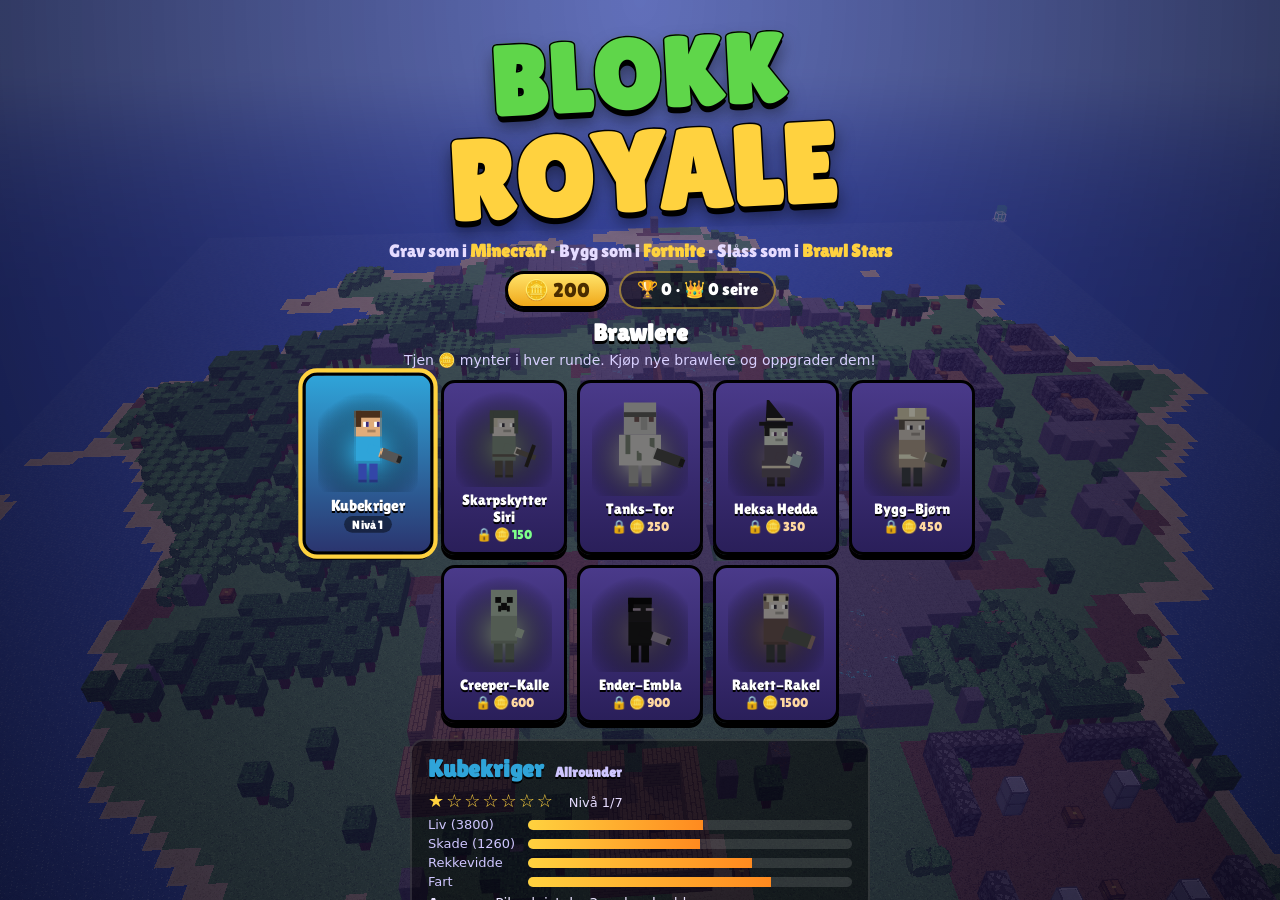
==== commit 7522bee9: "Rotate look cameras with the mouse when pointer lock is unavailable Embedded pages may refuse pointe" ====
--- a/blokk-royale.html
+++ b/blokk-royale.html
@@ -4094,7 +4094,7 @@
 
   // --- Trådkors og musehjelp i Fortnite-kameraet ---
   if (isLookCam() && p.state === 'play') {
-    if (document.pointerLockElement === canvas || Input.usingTouch) {
+    if (document.pointerLockElement === canvas || Input.usingTouch || Input.noLock) {
       g.strokeStyle = 'rgba(255,255,255,0.9)';
       g.lineWidth = 2;
       g.beginPath();
@@ -4406,7 +4406,7 @@
 
 const Input = {
   keys: {}, mouse: { x: 0, y: 0, left: false, right: false, leftPressed: false },
-  wx: 0, wy: 0, usingTouch: false, unlockT: 0, expectUnlock: false,
+  wx: 0, wy: 0, usingTouch: false, unlockT: 0, expectUnlock: false, noLock: false,
   touch: { move: null, aim: null, mineHeld: false, fireHeld: false },
 };
 
@@ -4449,7 +4449,10 @@
   window.addEventListener('blur', () => { Input.keys = {}; Input.mouse.left = Input.mouse.right = false; });
 
   canvas.addEventListener('mousemove', (e) => {
-    if (document.pointerLockElement === canvas) {
+    const free = Input.noLock && isLookCam() && Game.state === 'play' && !Game.paused && !Game.craftOpen;
+    if (document.pointerLockElement === canvas || free) {
+      // Uten muselås (f.eks. i en innebygd side) følger kameraet bare musebevegelsene
+      if (free) { Input.mouse.x = e.clientX; Input.mouse.y = e.clientY; }
       R3.yaw += e.movementX * 0.0026;
       R3.pitch = clamp(R3.pitch + e.movementY * 0.0022, 0.06, 1.25);
       return;
@@ -4484,6 +4487,7 @@
     if (e.button === 2) Input.mouse.right = false;
   });
   canvas.addEventListener('contextmenu', (e) => e.preventDefault());
+  document.addEventListener('pointerlockerror', () => { Input.noLock = true; });
   document.addEventListener('pointerlockchange', () => {
     if (document.pointerLockElement) return;
     Input.unlockT = performance.now();
@@ -4575,11 +4579,12 @@
 }
 
 function lockPointer() {
-  if (Input.usingTouch || !canvas.requestPointerLock) return;
+  if (Input.usingTouch || Input.noLock) return;
+  if (!canvas.requestPointerLock) { Input.noLock = true; return; }
   try {
     const r = canvas.requestPointerLock();
-    if (r && r.catch) r.catch(() => {});
-  } catch (e) { /* nettleseren sa nei */ }
+    if (r && r.catch) r.catch(() => { Input.noLock = true; });
+  } catch (e) { Input.noLock = true; }
 }
 
 function releasePointer() {
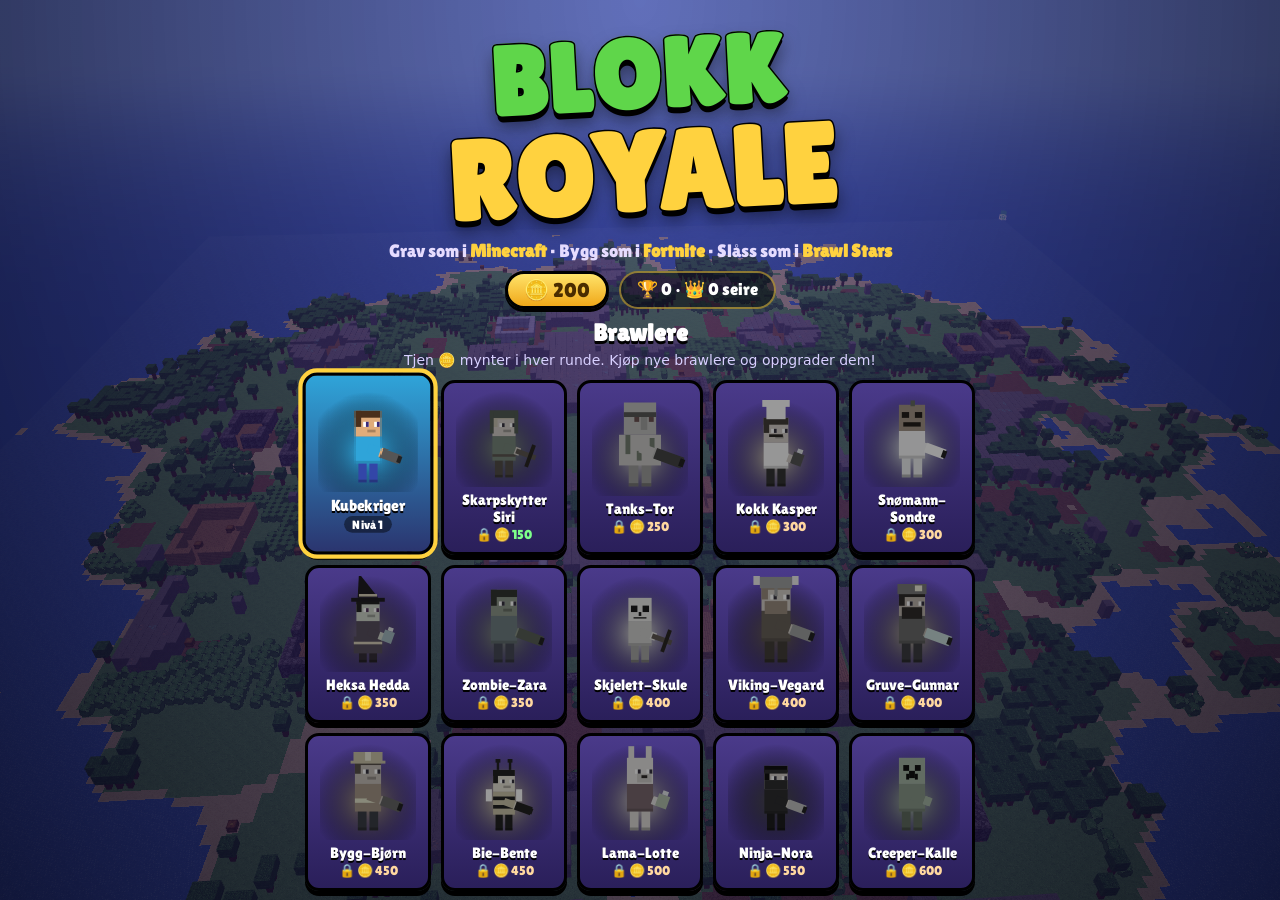
==== commit dfc8323d: "Add 20 new brawlers and a much bigger map - 20 new brawlers (28 total) in the same blocky style, fro" ====
--- a/blokk-royale.html
+++ b/blokk-royale.html
@@ -430,12 +430,12 @@
 // ============================================================
 
 const TILE = 48;            // pikselstørrelse på én blokk i verden
-const MAP_W = 110;          // kartbredde i blokker
-const MAP_H = 110;          // karthøyde i blokker
+const MAP_W = 190;          // kartbredde i blokker
+const MAP_H = 190;          // karthøyde i blokker
 const WORLD_W = MAP_W * TILE;
 const WORLD_H = MAP_H * TILE;
 const BLOCK_H = 14;         // "3D-høyde" på blokker når de tegnes
-const NUM_FIGHTERS = 10;    // spiller + bots
+const NUM_FIGHTERS = 14;    // spiller + bots
 const MINE_REACH = 2.3 * TILE;
 const BUILD_REACH = 4.5 * TILE;
 const BUILD_COST = 10;
@@ -490,7 +490,7 @@
 // ------------------------------------------------------------
 const BRAWLERS = [
   {
-    id: 'kube', price: 0, name: 'Kubekriger', role: 'Allrounder', hp: 3800, speed: 210, reload: 1.25, r: 17,
+    id: 'kube', price: 0, perks: ['mineFast'], name: 'Kubekriger', role: 'Allrounder', hp: 3800, speed: 210, reload: 1.25, r: 17,
     color: '#2fa4d9', superNeed: 2600,
     look: { shirt: '#2fa4d9', pants: '#3346a8', skin: '#e0ac7a', hair: '#4a2f1b', gun: '#555' },
     attack: { type: 'burst', count: 3, gap: 0.09, dmg: 420, range: 9, speed: 950, spread: 0.05,
@@ -499,7 +499,7 @@
     passive: 'Graver 50 % raskere',
   },
   {
-    id: 'siri', price: 150, name: 'Skarpskytter Siri', role: 'Snikskytter', hp: 2700, speed: 205, reload: 1.9, r: 16,
+    id: 'siri', price: 150, perks: ['bushSight'], name: 'Skarpskytter Siri', role: 'Snikskytter', hp: 2700, speed: 205, reload: 1.9, r: 16,
     color: '#3e9c4f', superNeed: 2300,
     look: { shirt: '#3e9c4f', pants: '#6b4a2b', skin: '#f1c9a0', hair: '#e8c34a', hood: '#2d6b37', gun: '#7a5230' },
     attack: { type: 'single', dmg: 1150, range: 13, speed: 1500, label: 'Armbrøst – lang rekkevidde, stor skade' },
@@ -507,7 +507,7 @@
     passive: 'Ser fiender i busker på lengre avstand',
   },
   {
-    id: 'tor', price: 250, name: 'Tanks-Tor', role: 'Tank', hp: 5000, speed: 192, reload: 1.55, r: 20,
+    id: 'tor', price: 250, perks: ['stormRes'], name: 'Tanks-Tor', role: 'Tank', hp: 5000, speed: 192, reload: 1.55, r: 20,
     color: '#c9c5bb', superNeed: 2800,
     look: { shirt: '#cfcac0', pants: '#a39e93', skin: '#c4bfb4', hair: null, golem: true, gun: '#444' },
     attack: { type: 'shotgun', count: 5, spread: 0.6, dmg: 300, range: 5, speed: 850,
@@ -516,7 +516,7 @@
     passive: 'Tar 35 % mindre stormskade',
   },
   {
-    id: 'hedda', price: 350, name: 'Heksa Hedda', role: 'Kaster', hp: 3000, speed: 205, reload: 1.6, r: 16,
+    id: 'hedda', price: 350, perks: ['healMul'], name: 'Heksa Hedda', role: 'Kaster', hp: 3000, speed: 205, reload: 1.6, r: 16,
     color: '#a05ad0', superNeed: 2600,
     look: { shirt: '#7b3fa0', pants: '#4b2463', skin: '#b9e09a', hair: '#222', witch: '#2a1638', gun: '#3fd0ff' },
     attack: { type: 'lob', dmg: 1050, radius: 1.4, range: 8, label: 'Trylledrikk – kastes OVER vegger' },
@@ -524,7 +524,7 @@
     passive: 'Bandasjer helbreder dobbelt',
   },
   {
-    id: 'bjorn', price: 450, name: 'Bygg-Bjørn', role: 'Bygger', hp: 4700, speed: 200, reload: 1.2, r: 18,
+    id: 'bjorn', price: 450, perks: ['buildHalf'], name: 'Bygg-Bjørn', role: 'Bygger', hp: 4700, speed: 200, reload: 1.2, r: 18,
     color: '#f08a24', superNeed: 2200,
     look: { shirt: '#f08a24', pants: '#2c3e70', skin: '#e8b88a', hair: '#7a4b22', helmet: '#f5c518', gun: '#666' },
     attack: { type: 'spread', count: 3, spread: 0.24, dmg: 420, range: 7.5, speed: 950,
@@ -533,7 +533,7 @@
     passive: 'Bygger til halv pris',
   },
   {
-    id: 'kalle', price: 600, name: 'Creeper-Kalle', role: 'Nærkamp', hp: 4700, speed: 212, reload: 1.3, r: 18,
+    id: 'kalle', price: 600, perks: ['bushSpeed'], name: 'Creeper-Kalle', role: 'Nærkamp', hp: 4700, speed: 212, reload: 1.3, r: 18,
     color: '#5cc85f', superNeed: 2300,
     look: { shirt: '#4caf50', pants: '#2e7d32', skin: '#66cc66', hair: null, creeper: true, gun: null },
     attack: { type: 'nova', dmg: 880, radius: 2.1, range: 2.1, label: 'Sssst-puls – skader alle rundt deg' },
@@ -541,7 +541,7 @@
     passive: 'Sniker 15 % raskere gjennom busker',
   },
   {
-    id: 'embla', price: 900, name: 'Ender-Embla', role: 'Snikmorder', hp: 3600, speed: 225, reload: 1.1, r: 16,
+    id: 'embla', price: 900, perks: ['noReveal'], name: 'Ender-Embla', role: 'Snikmorder', hp: 3600, speed: 225, reload: 1.1, r: 16,
     color: '#a64dff', superNeed: 2000,
     look: { shirt: '#1d1426', pants: '#120d19', skin: '#231a2e', hair: '#0b0710', ender: true, gun: '#c070ff' },
     attack: { type: 'burst', count: 2, gap: 0.12, dmg: 590, range: 7, speed: 1100, spread: 0.04,
@@ -550,13 +550,179 @@
     passive: 'Blir ikke avslørt i busker når hun skyter',
   },
   {
-    id: 'rakel', price: 1500, name: 'Rakett-Rakel', role: 'Artilleri', hp: 3400, speed: 200, reload: 1.7, r: 17,
+    id: 'rakel', price: 1500, perks: [], name: 'Rakett-Rakel', role: 'Artilleri', hp: 3400, speed: 200, reload: 1.7, r: 17,
     color: '#e74c3c', superNeed: 2800,
     look: { shirt: '#c0392b', pants: '#2c3e50', skin: '#f1c9a0', hair: '#e67e22', goggles: '#ffd23f', gun: '#3d5a3d' },
     attack: { type: 'rocket', dmg: 950, radius: 1.3, range: 10, speed: 760, label: 'Rakettkaster – eksploderer ved treff' },
     sup: { type: 'barrage', dmg: 900, radius: 1.5, count: 7, range: 10, label: 'Rakettregn – 7 raketter over et stort område' },
     passive: 'Rakettene knuser blokker ekstra lett',
   },
+  // ---------------- 20 nye brawlere ----------------
+  {
+    id: 'kokk', price: 300, perks: ['healMul'], name: 'Kokk Kasper', role: 'Kaster', hp: 3500, speed: 205, reload: 1.5, r: 17,
+    color: '#f2c14e', superNeed: 2200,
+    look: { shirt: '#fafafa', pants: '#333333', skin: '#f1c9a0', hair: '#5a3a1a', chefhat: '#ffffff', mustache: '#3a2410', gun: '#555555' },
+    attack: { type: 'lob', dmg: 950, radius: 1.3, range: 7.5, label: 'Stekepanne – kastes over vegger' },
+    sup: { type: 'heal', heal: 0.6, shield: 0.3, label: 'Festmåltid – helbreder 60 % og gir skjold' },
+    passive: 'Bandasjer helbreder dobbelt',
+  },
+  {
+    id: 'snomann', price: 300, perks: ['coldRes'], name: 'Snømann-Sondre', role: 'Kontroll', hp: 3600, speed: 200, reload: 1.3, r: 18,
+    color: '#bfe9ff', superNeed: 2400,
+    look: { shirt: '#f4f8fb', pants: '#e6eef3', skin: '#f4f8fb', hair: null, pumpkin: '#e8892b', gun: '#ffffff' },
+    attack: { type: 'burst', count: 3, gap: 0.1, dmg: 330, range: 8, speed: 900, spread: 0.06, slow: 1.2, color: '#ffffff',
+      label: 'Snøballer – 3 skudd som gjør fiender trege' },
+    sup: { type: 'freeze', dmg: 1200, radius: 2.8, range: 8, slow: 3, label: 'Snøstorm – fryser alle i et stort område' },
+    passive: 'Blir aldri treg av kulde',
+  },
+  {
+    id: 'zombie', price: 350, perks: ['regen'], name: 'Zombie-Zara', role: 'Nærkamp', hp: 5000, speed: 198, reload: 1.4, r: 18,
+    color: '#5e9e4f', superNeed: 2300,
+    look: { shirt: '#2f8fa3', pants: '#3346a8', skin: '#6aa84f', hair: '#2a3a1a', gun: '#3d6b30' },
+    attack: { type: 'shotgun', count: 4, spread: 0.7, dmg: 330, range: 4, speed: 800, lifesteal: 0.35, color: '#8fd36a',
+      label: 'Zombieklør – stjeler liv på kort hold' },
+    sup: { type: 'speed', dur: 4, label: 'Zombieraseri – løper fort og lader på et blunk' },
+    passive: 'Helbreder seg dobbelt så fort',
+  },
+  {
+    id: 'skjelett', price: 400, perks: ['bushSight'], name: 'Skjelett-Skule', role: 'Snikskytter', hp: 2600, speed: 208, reload: 1.7, r: 16,
+    color: '#d8d8cc', superNeed: 2300,
+    look: { shirt: '#cfcfc4', pants: '#a8a89c', skin: '#e8e8de', hair: null, skull: true, gun: '#7a5230' },
+    attack: { type: 'single', dmg: 1050, range: 12, speed: 1500, pierce: true, label: 'Bue – pilene går gjennom flere fiender' },
+    sup: { type: 'fan', count: 7, spread: 0.9, dmg: 700, range: 11, speed: 1400, label: 'Pileregn – 7 piler i vifte' },
+    passive: 'Ser fiender i busker på lengre avstand',
+  },
+  {
+    id: 'viking', price: 400, perks: ['tough'], name: 'Viking-Vegard', role: 'Tank', hp: 5600, speed: 195, reload: 1.45, r: 20,
+    color: '#a0522d', superNeed: 2600,
+    look: { shirt: '#8b5a2b', pants: '#5a3a1a', skin: '#f0c8a0', hair: '#d9822b', vhelm: '#9aa0a6', horns: '#f3eee0', beard: '#d9822b', gun: '#9aa0a6' },
+    attack: { type: 'spread', count: 3, spread: 0.35, dmg: 360, range: 5.5, speed: 850, color: '#c0c6cc', label: 'Kasteøkser – 3 økser i vifte' },
+    sup: { type: 'charge', dmg: 1500, range: 7, label: 'Vikingangrep – stormer gjennom vegger' },
+    passive: 'Tar 10 % mindre skade',
+  },
+  {
+    id: 'gunnar', price: 400, perks: ['mineFast', 'luck'], name: 'Gruve-Gunnar', role: 'Graver', hp: 4200, speed: 200, reload: 1.35, r: 18,
+    color: '#c9a227', superNeed: 2400,
+    look: { shirt: '#6b6b6b', pants: '#3a3a5a', skin: '#e0ac7a', hair: '#3a2a1a', minerhelm: '#7a7a7a', beard: '#3a2a1a', gun: '#6ff0e8' },
+    attack: { type: 'shotgun', count: 4, spread: 0.5, dmg: 340, range: 5, speed: 850, color: '#9a9a9a', label: 'Steinspray – knuste steiner på kort hold' },
+    sup: { type: 'selfblast', dmg: 1800, radius: 3.2, label: 'Jordskjelv – knuser alt rundt deg' },
+    passive: 'Graver raskt og får 50 % mer materialer',
+  },
+  {
+    id: 'bie', price: 450, perks: ['bushSpeed'], name: 'Bie-Bente', role: 'Snikmorder', hp: 2900, speed: 228, reload: 1.15, r: 15,
+    color: '#f5c518', superNeed: 2300,
+    look: { shirt: '#f5c518', pants: '#222222', skin: '#ffe08a', hair: '#222222', stripes: '#222222', antennae: '#222222', wings: '#ffffff', gun: '#222222' },
+    attack: { type: 'burst', count: 3, gap: 0.08, dmg: 260, range: 7, speed: 1100, spread: 0.07, poison: { dps: 240, dur: 3 }, color: '#ffd23f',
+      label: 'Brodd – giftige skudd som skader over tid' },
+    sup: { type: 'cloud', dps: 1100, radius: 2.5, dur: 4, range: 8, color: '#ffd23f', label: 'Biesverm – en sky av sinte bier' },
+    passive: 'Sniker 15 % raskere gjennom busker',
+  },
+  {
+    id: 'lama', price: 500, perks: ['luck'], name: 'Lama-Lotte', role: 'Støtte', hp: 4000, speed: 205, reload: 1.5, r: 18,
+    color: '#e8c39e', superNeed: 2200,
+    look: { shirt: '#c94f7c', pants: '#e8d8c0', skin: '#efe2cf', hair: null, ears: '#efe2cf', snout: '#d8c8b0', gun: '#7cd65a' },
+    attack: { type: 'lob', dmg: 900, radius: 1.4, range: 8, label: 'Lamaspytt – kastes over vegger' },
+    sup: { type: 'supply', label: 'Forsyningslama – slipper bandasje, skjold, TNT og materialer' },
+    passive: 'Får 50 % mer materialer når hun graver',
+  },
+  {
+    id: 'ninja', price: 550, perks: ['noReveal'], name: 'Ninja-Nora', role: 'Snikmorder', hp: 3000, speed: 232, reload: 1.0, r: 16,
+    color: '#4a4a66', superNeed: 2100,
+    look: { shirt: '#2c2c3a', pants: '#1c1c26', skin: '#f1c9a0', hair: '#111111', mask: '#2c2c3a', gun: '#c0c0c0' },
+    attack: { type: 'burst', count: 3, gap: 0.07, dmg: 330, range: 7, speed: 1300, spread: 0.12, color: '#d0d0d0', label: 'Shuriken – 3 kastestjerner' },
+    sup: { type: 'teleport', dmg: 1400, radius: 2, range: 9, label: 'Skyggehopp – teleporter og slå til' },
+    passive: 'Blir ikke avslørt i busker når hun angriper',
+  },
+  {
+    id: 'cowboy', price: 600, perks: ['ammoFast'], name: 'Cowboy-Conrad', role: 'Revolvermann', hp: 3300, speed: 210, reload: 1.2, r: 17,
+    color: '#b5651d', superNeed: 2300,
+    look: { shirt: '#d98c3a', pants: '#3a4f7a', skin: '#e8b88a', hair: '#5a3a1a', cowboy: '#7a4b22', mustache: '#5a3a1a', gun: '#555555' },
+    attack: { type: 'burst', count: 2, gap: 0.14, dmg: 560, range: 9, speed: 1400, spread: 0.02, color: '#ffd27a', label: 'Revolver – 2 presise skudd' },
+    sup: { type: 'fan', count: 6, spread: 0.7, dmg: 650, range: 9, speed: 1300, label: 'Seks skudd – tømmer revolveren i en vifte' },
+    passive: 'Lader ammo 25 % raskere',
+  },
+  {
+    id: 'pirat', price: 650, perks: ['swim'], name: 'Pirat-Petra', role: 'Kanonér', hp: 4200, speed: 202, reload: 1.5, r: 17,
+    color: '#8e2b2b', superNeed: 2600,
+    look: { shirt: '#f0e6d2', pants: '#3a2a1a', skin: '#e8b88a', hair: '#3a1a0a', bandana: '#c0392b', eyepatch: true, gun: '#444444' },
+    attack: { type: 'shotgun', count: 5, spread: 0.45, dmg: 310, range: 6, speed: 900, color: '#333333', label: 'Muskett – hagleskudd' },
+    sup: { type: 'barrage', dmg: 850, radius: 1.6, count: 6, range: 10, label: 'Kanonsalve – 6 kanonkuler regner ned' },
+    passive: 'Svømmer raskere enn hun går',
+  },
+  {
+    id: 'kong', price: 700, perks: ['stormRes'], name: 'Kong Kristian', role: 'Allrounder', hp: 4400, speed: 205, reload: 1.4, r: 18,
+    color: '#7d3cff', superNeed: 2400,
+    look: { shirt: '#6a2fc0', pants: '#3a1a6a', skin: '#f1c9a0', hair: '#c9a227', crown: '#ffd23f', beard: '#c9a227', robe: true, gun: '#ffd23f' },
+    attack: { type: 'single', dmg: 1050, range: 10, speed: 1200, label: 'Kongestav – gyldne lyn' },
+    sup: { type: 'shield', amount: 0.6, max: 0.8, label: 'Kongelig skjold – et stort skjold' },
+    passive: 'Tar 35 % mindre stormskade',
+  },
+  {
+    id: 'robot', price: 750, perks: ['buildHalf'], name: 'Robot-Roy', role: 'Bygger', hp: 4300, speed: 198, reload: 1.25, r: 18,
+    color: '#7f8c8d', superNeed: 2500,
+    look: { shirt: '#95a5a6', pants: '#5d6d7e', skin: '#bdc3c7', hair: null, goggles: '#3fd0ff', antennae: '#e74c3c', gun: '#2c3e50' },
+    attack: { type: 'spread', count: 3, spread: 0.2, dmg: 380, range: 8, speed: 1100, color: '#ff4040', label: 'Laserblaster – 3 lasere' },
+    sup: { type: 'turrets', count: 2, label: 'Dronehjelp – setter ut 2 vakttårn' },
+    passive: 'Bygger til halv pris',
+  },
+  {
+    id: 'ida', price: 950, perks: ['ammoFast'], name: 'Isdronning Ida', role: 'Snikskytter', hp: 2900, speed: 205, reload: 1.6, r: 16,
+    color: '#7fd8ff', superNeed: 2400,
+    look: { shirt: '#bfe9ff', pants: '#7fb8e0', skin: '#eaf6ff', hair: '#ffffff', crown: '#a8f0ff', gun: '#a8f0ff' },
+    attack: { type: 'single', dmg: 1000, range: 12, speed: 1400, slow: 1.5, label: 'Isspyd – gjør fienden treg' },
+    sup: { type: 'freeze', dmg: 1400, radius: 3.2, range: 10, slow: 3.5, label: 'Evig vinter – fryser et stort område' },
+    passive: 'Lader ammo 25 % raskere',
+  },
+  {
+    id: 'synne', price: 1000, perks: ['noReveal'], name: 'Spøkelse-Synne', role: 'Snikmorder', hp: 3000, speed: 220, reload: 1.25, r: 16,
+    color: '#c8ceff', superNeed: 2200,
+    look: { shirt: '#eef0ff', pants: '#dfe3ff', skin: '#f6f7ff', hair: null, skull: true, gun: '#9fa8ff' },
+    attack: { type: 'burst', count: 2, gap: 0.12, dmg: 520, range: 8, speed: 900, spread: 0.05, ghost: true, color: '#c8ceff',
+      label: 'Spøkelseskuler – flyr gjennom vegger' },
+    sup: { type: 'teleport', dmg: 1300, radius: 2.2, range: 9, label: 'Gå gjennom vegger – teleporter dit du sikter' },
+    passive: 'Blir ikke avslørt i busker når hun angriper',
+  },
+  {
+    id: 'drage', price: 1100, perks: ['tough'], name: 'Drage-Dina', role: 'Tank', hp: 5400, speed: 196, reload: 1.4, r: 20,
+    color: '#2e8b57', superNeed: 2700,
+    look: { shirt: '#2e8b57', pants: '#1e5b3a', skin: '#3cb371', hair: null, horns: '#f3eee0', snout: '#2e8b57', spikes: '#ffd23f', wings: '#1e5b3a', gun: '#ff6a1a' },
+    attack: { type: 'shotgun', count: 7, spread: 0.5, dmg: 230, range: 4.5, speed: 750, color: '#ff7a1a', label: 'Ildpust – mange flammer på kort hold' },
+    sup: { type: 'tnt', dmg: 2000, radius: 3.2, range: 9, ball: '#ff5a1a', label: 'Ildkule – en kjempeildkule som sprenger alt' },
+    passive: 'Tar 10 % mindre skade',
+  },
+  {
+    id: 'aksel', price: 1200, perks: ['stormRes'], name: 'Astronaut-Aksel', role: 'Snikskytter', hp: 3100, speed: 208, reload: 1.7, r: 17,
+    color: '#5dade2', superNeed: 2500,
+    look: { shirt: '#f4f6f7', pants: '#d5d8dc', skin: '#f1c9a0', hair: '#5a3a1a', spacehelm: '#ffffff', visor: '#3a8fd0', backpack: '#bdc3c7', gun: '#5dade2' },
+    attack: { type: 'single', dmg: 1100, range: 13, speed: 1600, label: 'Plasmagevær – lang rekkevidde' },
+    sup: { type: 'multilaser', dmg: 1600, range: 16, color: '#7ff8ff', label: 'Tredobbel laser – tre lasere på en gang' },
+    passive: 'Tar 35 % mindre stormskade',
+  },
+  {
+    id: 'hai', price: 1300, perks: ['swim'], name: 'Hai-Henrik', role: 'Nærkamp', hp: 5200, speed: 210, reload: 1.3, r: 19,
+    color: '#5d8aa8', superNeed: 2500,
+    look: { shirt: '#5d8aa8', pants: '#3e6a8a', skin: '#7aa3c0', hair: null, fin: '#4a7290', teeth: true, gun: '#5d8aa8' },
+    attack: { type: 'shotgun', count: 4, spread: 0.5, dmg: 340, range: 4.5, speed: 850, lifesteal: 0.25, color: '#cfe8ff',
+      label: 'Haibitt – stjeler liv' },
+    sup: { type: 'charge', dmg: 1600, range: 8, label: 'Haiangrep – farer frem som en torpedo' },
+    passive: 'Svømmer raskere enn han går',
+  },
+  {
+    id: 'torvald', price: 1400, perks: ['regen'], name: 'Trollmann Torvald', role: 'Kaster', hp: 3200, speed: 200, reload: 1.6, r: 17,
+    color: '#3a5fcd', superNeed: 2600,
+    look: { shirt: '#2a3f9f', pants: '#1a2a6a', skin: '#f1c9a0', hair: '#ffffff', witch: '#2a3f9f', beard: '#ffffff', gun: '#ffd23f' },
+    attack: { type: 'lob', dmg: 1000, radius: 1.5, range: 8.5, label: 'Magisk ildkule – kastes over vegger' },
+    sup: { type: 'vortex', dps: 700, radius: 3, dur: 4, range: 9, label: 'Svart hull – trekker fiender inn og skader dem' },
+    passive: 'Helbreder seg dobbelt så fort',
+  },
+  {
+    id: 'live', price: 1800, perks: ['ammoFast'], name: 'Lyn-Live', role: 'Snikmorder', hp: 3200, speed: 235, reload: 0.95, r: 16,
+    color: '#ffd23f', superNeed: 2300,
+    look: { shirt: '#2a6fd0', pants: '#1a3a7a', skin: '#f1c9a0', hair: '#ffe040', spikes: '#ffe040', stripes: '#ffd23f', gun: '#ffd23f' },
+    attack: { type: 'spread', count: 3, spread: 0.15, dmg: 340, range: 8, speed: 1700, color: '#fff27a', label: 'Lynpiler – 3 superraske lyn' },
+    sup: { type: 'multilaser', dmg: 1500, range: 15, color: '#fff27a', label: 'Tordenvær – tre lynstråler' },
+    passive: 'Lader ammo 25 % raskere',
+  },
 ];
 
 // ------------------------------------------------------------
@@ -565,7 +731,8 @@
 const MAX_LEVEL = 7;
 const LEVEL_BONUS = 0.08;                            // +8 % liv og skade per nivå
 const LEVEL_COST = [0, 0, 60, 120, 200, 320, 480, 700]; // pris for å nå nivå N
-const PLACE_COINS = [150, 110, 90, 75, 60, 50, 40, 30, 25, 20];
+const PLACE_COINS = [150, 120, 100, 85, 72, 62, 54, 46, 40, 34, 28, 24, 20, 16];
+const PLACE_TROPHIES = [10, 8, 7, 6, 4, 3, 2, 1, 0, -1, -2, -3, -4, -4];
 const KILL_COINS = 20;
 const START_COINS = 200;
 
@@ -588,8 +755,11 @@
 
 const POI_NAMES = [
   'Blokkby', 'Diamantgruva', 'Kubeskogen', 'Lamalandsbyen', 'Tiltede Tårn',
-  'Gjørmegropa', 'Steinslottet', 'Pikselparken', 'Hakkehavna',
+  'Gjørmegropa', 'Steinslottet', 'Pikselparken', 'Hakkehavna', 'Snøtoppen', 'Kaktusdalen',
+  'Lamafarmen', 'Piratbukta', 'Robotfabrikken', 'Spøkelsesborgen', 'Dragehula', 'Bikuben', 'Kongeslottet',
 ];
+
+const hasPerk = (f, perk) => !!(f.br.perks && f.br.perks.includes(perk));
 
 // ------------------------------------------------------------
 //  Hjelpefunksjoner
@@ -1146,7 +1316,9 @@
 
   // Kister spredt rundt på øya
   let placed = 0;
-  for (let tries = 0; placed < 24 && tries < 6000; tries++) {
+  // Antall kister vokser med kartet
+  const chestCount = Math.round(24 * (MAP_W * MAP_H) / (110 * 110));
+  for (let tries = 0; placed < chestCount && tries < 20000; tries++) {
     const x = 4 + Math.floor(rng() * (MAP_W - 8)), y = 4 + Math.floor(rng() * (MAP_H - 8));
     const i = tIdx(x, y);
     if (World.ground[i] === GND.WATER || World.block[i]) continue;
@@ -1202,7 +1374,9 @@
 
 function buildPOIs(rng) {
   const names = shuffle(POI_NAMES.slice(), rng);
-  const kinds = ['village', 'mine', 'fort', 'village', 'tower', 'house', 'mine', 'house'];
+  const base = ['village', 'mine', 'fort', 'village', 'tower', 'house', 'mine', 'house'];
+  // Større kart = flere steder å lande
+  const kinds = MAP_W > 150 ? base.concat(['fort', 'village', 'tower', 'mine', 'house', 'village', 'tower', 'fort']) : base;
   for (const kind of kinds) {
     for (let t = 0; t < 300; t++) {
       const cx = 16 + Math.floor(rng() * (MAP_W - 32)), cy = 16 + Math.floor(rng() * (MAP_H - 32));
@@ -1416,12 +1590,13 @@
 // ============================================================
 
 const STORM_PLAN = [
-  { wait: 40, shrink: 28, r: 40, dps: 200 },
-  { wait: 30, shrink: 24, r: 26, dps: 350 },
-  { wait: 25, shrink: 20, r: 16, dps: 600 },
-  { wait: 20, shrink: 16, r: 9, dps: 900 },
-  { wait: 15, shrink: 14, r: 4, dps: 1300 },
-  { wait: 12, shrink: 12, r: 0, dps: 2000 },
+  { wait: 45, shrink: 35, r: 66, dps: 200 },
+  { wait: 35, shrink: 30, r: 42, dps: 300 },
+  { wait: 28, shrink: 24, r: 26, dps: 450 },
+  { wait: 22, shrink: 18, r: 15, dps: 700 },
+  { wait: 18, shrink: 15, r: 8, dps: 1000 },
+  { wait: 14, shrink: 12, r: 3.5, dps: 1400 },
+  { wait: 10, shrink: 10, r: 0, dps: 2000 },
 ];
 
 const Storm = { x: 0, y: 0, r: 0, nx: 0, ny: 0, nr: 0, sx: 0, sy: 0, sr: 0, phase: 0, mode: 'wait', t: 0, dps: 120 };
@@ -1485,7 +1660,7 @@
 }
 
 // ---------------- Kampbussen ----------------
-const Bus = { x: 0, y: 0, sx: 0, sy: 0, ex: 0, ey: 0, t: 0, dur: 14, active: false, ang: 0 };
+const Bus = { x: 0, y: 0, sx: 0, sy: 0, ex: 0, ey: 0, t: 0, dur: 20, active: false, ang: 0 };
 
 function initBus() {
   const a = rand(0, TAU);
@@ -1609,8 +1784,8 @@
 // Mynter og trofeer etter en runde
 function giveMatchReward(place, kills, win) {
   const coins = (PLACE_COINS[place - 1] || 15) + kills * KILL_COINS;
-  const table = [10, 8, 6, 4, 2, 0, -1, -2, -3, -4];
-  const trophies = (table[place - 1] || -4) + kills;
+  const t = PLACE_TROPHIES[place - 1];
+  const trophies = (t === undefined ? -4 : t) + kills;
   Profile.coins += coins;
   Profile.trophies = Math.max(0, Profile.trophies + trophies);
   if (win) Profile.wins++;
@@ -1645,7 +1820,7 @@
     state: 'bus', glideT: 0, burst: [], dash: null, flash: 0,
     mineCd: 0, shootCd: 0, buildCd: 0, swingT: 0, healT: 0, healRate: 0,
     revealT: 0, inBush: false, inWater: false, walkT: 0, moving: false, stormTick: 0.6, place: 0,
-    slot: 0, bot: null,
+    slot: 0, bot: null, slowT: 0, boostT: 0, poison: null,
   };
 }
 
@@ -1704,6 +1879,7 @@
 // ---------------- Skade og død ----------------
 function hurt(t, amount, attacker, kind) {
   if (!t.alive || t.state !== 'play' || attacker === t) return;
+  if (hasPerk(t, 'tough')) amount *= 0.9;
   amount = Math.round(amount);
   if (amount <= 0) return;
   let rest = amount;
@@ -1719,6 +1895,21 @@
   if (t.hp <= 0) killFighter(t, attacker, kind);
 }
 
+// Ekstra virkninger når et skudd eller en eksplosjon treffer: treg, gift og livstyveri
+function applyHitFx(t, fx, owner, dmg) {
+  if (!fx || !t.alive) return;
+  if (fx.slow && !hasPerk(t, 'coldRes')) t.slowT = Math.max(t.slowT, fx.slow);
+  if (fx.poison) t.poison = { dps: fx.poison.dps * (owner ? pw(owner) : 1), t: fx.poison.dur, tick: 0.5, owner };
+  if (fx.lifesteal && owner && owner.alive) {
+    const heal = dmg * fx.lifesteal;
+    owner.hp = Math.min(owner.maxHp, owner.hp + heal);
+    if (owner.isPlayer) addText(owner.x, owner.y - 70, '+' + Math.round(heal), '#6dff7a', 0.8);
+  }
+}
+
+// Plukker ut virkningene fra et angrep (brukes av skuddene)
+const attackFx = (a) => (a.slow || a.poison || a.lifesteal ? { slow: a.slow, poison: a.poison, lifesteal: a.lifesteal } : null);
+
 function killFighter(t, killer, kind) {
   t.alive = false;
   t.hp = 0;
@@ -1757,6 +1948,7 @@
     travel: 0, max: range * TILE, dmg, owner, src: opts.src || null,
     color: opts.color || owner.br.color, r: opts.r || 6, kind: opts.kind || 'bullet',
     blockMul: opts.blockMul !== undefined ? opts.blockMul : 0.4, explode: opts.explode || null,
+    fx: opts.fx || null, pierce: !!opts.pierce, ghost: !!opts.ghost, hit: opts.pierce ? new Set() : null,
   });
 }
 
@@ -1789,14 +1981,14 @@
   f.ammo -= 1;
   f.shootCd = 0.3;
   f.lastAttack = Game.time;
-  if (f.br.id !== 'embla') f.revealT = 1.0;
+  if (!hasPerk(f, 'noReveal')) f.revealT = 1.0;
   f.aim = ang;
   switch (a.type) {
     case 'burst':
       for (let k = 0; k < a.count; k++) f.burst.push({ t: k * a.gap, ang });
       break;
     case 'single':
-      fireBullet(f, ang, a.dmg * m, a.range, a.speed, { r: 7, kind: 'arrow' });
+      fireBullet(f, ang, a.dmg * m, a.range, a.speed, { r: 7, kind: 'arrow', fx: attackFx(a), pierce: a.pierce, ghost: a.ghost, color: a.color });
       sfxAt('arrow', f.x, f.y);
       break;
     case 'shotgun':
@@ -1804,13 +1996,15 @@
       for (let k = 0; k < a.count; k++) {
         const off = (k / (a.count - 1) - 0.5) * a.spread;
         const rng = a.type === 'shotgun' ? rand(0.85, 1) : 1;
-        fireBullet(f, ang + off, a.dmg * m, a.range * rng, a.speed, { r: 5, kind: a.type === 'spread' ? 'nail' : 'pellet' });
+        fireBullet(f, ang + off, a.dmg * m, a.range * rng, a.speed, {
+          r: 5, kind: a.type === 'spread' ? 'nail' : 'pellet', fx: attackFx(a), pierce: a.pierce, ghost: a.ghost, color: a.color,
+        });
       }
       sfxAt(a.type === 'shotgun' ? 'shotgun' : 'shoot', f.x, f.y);
       break;
     case 'lob': {
       const p = clampTarget(f, tx, ty, a.range * TILE);
-      lobProjectile(f, p.x, p.y, 'potion', { dmg: a.dmg * m, radius: a.radius * TILE });
+      lobProjectile(f, p.x, p.y, 'potion', { dmg: a.dmg * m, radius: a.radius * TILE, fx: attackFx(a) });
       sfxAt('lob', f.x, f.y);
       break;
     }
@@ -1834,7 +2028,9 @@
     const b = f.burst[k];
     b.t -= dt;
     if (b.t <= 0) {
-      fireBullet(f, b.ang + rand(-a.spread, a.spread), a.dmg * pw(f), a.range, a.speed, { r: 6 });
+      fireBullet(f, b.ang + rand(-a.spread, a.spread), a.dmg * pw(f), a.range, a.speed, {
+        r: 6, fx: attackFx(a), pierce: a.pierce, ghost: a.ghost, color: a.color,
+      });
       sfxAt('shoot', f.x, f.y);
       f.burst.splice(k, 1);
     }
@@ -1860,7 +2056,7 @@
         p.y += (p.vy * dt) / steps;
         p.travel += (sp * dt) / steps;
         const tx = tileOf(p.x), ty = tileOf(p.y);
-        if (isSolid(tx, ty)) {
+        if (isSolid(tx, ty) && !(p.ghost && inMap(tx, ty))) {
           if (p.explode) { rocketBoom(p); dead = true; break; }
           if (inMap(tx, ty)) damageBlock(tx, ty, p.dmg * p.blockMul, p.owner, false);
           sparks(p.x, p.y, '#fff2a0', 3);
@@ -1868,13 +2064,15 @@
           break;
         }
         for (const f of fighters) {
-          if (!f.alive || f.state !== 'play' || f === p.owner) continue;
+          if (!f.alive || f.state !== 'play' || f === p.owner || (p.hit && p.hit.has(f))) continue;
           const rr = f.r + p.r;
           const dx = f.x - p.x, dy = f.y - 8 - p.y;
           if (dx * dx + dy * dy < rr * rr) {
             if (p.explode) { rocketBoom(p); dead = true; break; }
             hurt(f, p.dmg, p.owner, p.kind);
+            applyHitFx(f, p.fx, p.owner, p.dmg);
             sparks(p.x, p.y, p.color, 5);
+            if (p.pierce) { p.hit.add(f); continue; }
             dead = true;
             break;
           }
@@ -1910,13 +2108,20 @@
       explode(p.x, p.y, p.radius, p.dmg, p.owner, p.blockDmg, 'rocket');
       break;
     case 'potion':
-      explode(p.x, p.y, p.radius, p.dmg, p.owner, p.dmg * 0.3, 'potion');
+      explode(p.x, p.y, p.radius, p.dmg, p.owner, p.dmg * 0.3, 'potion', p.fx);
+      break;
+    case 'freeze':
+      explode(p.x, p.y, p.radius, p.dmg, p.owner, 0, 'ice', { slow: p.slow });
+      break;
+    case 'vortex':
+      clouds.push({ x: p.x, y: p.y, r: p.radius, dps: p.dps, t: p.cloudDur, max: p.cloudDur, tick: 0, owner: p.owner, pull: true, color: '#8a3cff' });
+      sfxAt('lob', p.x, p.y);
       break;
     case 'tnt':
       explode(p.x, p.y, p.radius, p.dmg, p.owner, p.blockDmg, 'tnt');
       break;
     case 'cloud':
-      clouds.push({ x: p.x, y: p.y, r: p.radius, dps: p.dps, t: p.cloudDur, max: p.cloudDur, tick: 0, owner: p.owner });
+      clouds.push({ x: p.x, y: p.y, r: p.radius, dps: p.dps, t: p.cloudDur, max: p.cloudDur, tick: 0, owner: p.owner, color: p.color });
       sfxAt('lob', p.x, p.y);
       break;
   }
@@ -1928,12 +2133,16 @@
   nova: { n: 24, cols: ['#7cff7a', '#3fbf4a', '#d8ffd0'], blast: '120,255,120', big: false, shake: 3 },
   ender: { n: 26, cols: ['#c070ff', '#7a2fd0', '#f0d8ff', '#111'], blast: '190,110,255', big: false, shake: 4 },
   potion: { n: 16, cols: ['#c86bff', '#7cff9a', '#e2b6ff'], blast: '200,120,255', big: false, shake: 0 },
+  ice: { n: 30, cols: ['#ffffff', '#bff4ff', '#7fd8ff'], blast: '170,235,255', big: false, shake: 4 },
 };
 
-function explode(x, y, radius, dmg, owner, blockDmg, style) {
+function explode(x, y, radius, dmg, owner, blockDmg, style, fx) {
   for (const f of fighters) {
     if (!f.alive || f.state !== 'play' || f === owner) continue;
-    if (dist(x, y, f.x, f.y) < radius + f.r) hurt(f, dmg, owner, style);
+    if (dist(x, y, f.x, f.y) < radius + f.r) {
+      hurt(f, dmg, owner, style);
+      applyHitFx(f, fx, owner, dmg);
+    }
   }
   for (const tu of turrets) {
     if (tu.owner !== owner && dist(x, y, tu.x, tu.y) < radius + 16) damageTurret(tu, dmg, owner);
@@ -1963,7 +2172,11 @@
 function superRange(f) {
   const s = f.br.sup;
   switch (s.type) {
-    case 'tnt': case 'cloud': case 'barrage': return s.range * TILE;
+    case 'tnt': case 'cloud': case 'barrage': case 'freeze': case 'vortex': return s.range * TILE;
+    case 'fan': return 8 * TILE;
+    case 'multilaser': return 14 * TILE;
+    case 'turrets': return 7 * TILE;
+    case 'heal': case 'shield': case 'speed': case 'supply': return 12 * TILE;
     case 'teleport': return 8 * TILE;
     case 'selfblast': return 3 * TILE;
     case 'laser': return 14 * TILE;
@@ -1979,7 +2192,7 @@
   switch (s.type) {
     case 'tnt': {
       const p = clampTarget(f, tx, ty, s.range * TILE);
-      lobProjectile(f, p.x, p.y, 'tnt', { dmg: s.dmg * m, radius: s.radius * TILE, blockDmg: 2500, big: true });
+      lobProjectile(f, p.x, p.y, 'tnt', { dmg: s.dmg * m, radius: s.radius * TILE, blockDmg: 2500, big: true, ball: s.ball || null });
       break;
     }
     case 'laser':
@@ -1990,7 +2203,7 @@
       break;
     case 'cloud': {
       const p = clampTarget(f, tx, ty, s.range * TILE);
-      lobProjectile(f, p.x, p.y, 'cloud', { dps: s.dps * m, radius: s.radius * TILE, cloudDur: s.dur });
+      lobProjectile(f, p.x, p.y, 'cloud', { dps: s.dps * m, radius: s.radius * TILE, cloudDur: s.dur, color: s.color || null });
       break;
     }
     case 'fort':
@@ -1998,6 +2211,54 @@
       break;
     case 'selfblast':
       explode(f.x, f.y, s.radius * TILE, s.dmg * m, f, 2600, 'tnt');
+      break;
+    case 'freeze': {
+      const p = clampTarget(f, tx, ty, s.range * TILE);
+      lobProjectile(f, p.x, p.y, 'freeze', { dmg: s.dmg * m, radius: s.radius * TILE, slow: s.slow });
+      break;
+    }
+    case 'vortex': {
+      const p = clampTarget(f, tx, ty, s.range * TILE);
+      lobProjectile(f, p.x, p.y, 'vortex', { dps: s.dps * m, radius: s.radius * TILE, cloudDur: s.dur });
+      break;
+    }
+    case 'fan':
+      for (let k = 0; k < s.count; k++) {
+        const off = (k / (s.count - 1) - 0.5) * s.spread;
+        fireBullet(f, ang + off, s.dmg * m, s.range, s.speed, { r: 7, kind: 'arrow', pierce: true, color: f.br.attack.color });
+      }
+      break;
+    case 'multilaser':
+      for (const off of [-0.22, 0, 0.22]) fireLaser(f, ang + off, s.dmg * m, s.range, s.color);
+      break;
+    case 'heal':
+      f.hp = Math.min(f.maxHp, f.hp + f.maxHp * s.heal);
+      f.shield = Math.min(f.maxHp * 0.5, f.shield + f.maxHp * (s.shield || 0));
+      for (let i = 0; i < 20; i++) particles.push({ x: f.x + rand(-20, 20), y: f.y + rand(-10, 10), vx: 0, vy: 0, z: rand(0, 20), vz: rand(60, 160), life: 0.8, max: 0.8, color: choice(['#6dff7a', '#ffffff']), size: rand(4, 7) });
+      break;
+    case 'shield':
+      f.shield = Math.min(f.maxHp * s.max, f.shield + f.maxHp * s.amount);
+      for (let i = 0; i < 20; i++) particles.push({ x: f.x, y: f.y, vx: rand(-100, 100), vy: rand(-100, 100), z: 20, vz: rand(40, 140), life: 0.7, max: 0.7, color: choice(['#4aa8ff', '#ffd23f']), size: rand(4, 7) });
+      break;
+    case 'speed':
+      f.boostT = s.dur;
+      f.ammo = 3;
+      break;
+    case 'supply':
+      // Forsyningslama: slipper loot rundt deg (som i Fortnite)
+      dropPickup(f.x, f.y, 'bandage', 1);
+      dropPickup(f.x, f.y, 'potion', 1);
+      dropPickup(f.x, f.y, 'tnt', 1);
+      dropPickup(f.x, f.y, choice(['wood', 'stone', 'iron']), 30);
+      if (Math.random() < 0.5) dropPickup(f.x, f.y, 'diamond', 1);
+      sparks(f.x, f.y, '#ffd23f', 16);
+      break;
+    case 'turrets':
+      for (let k = 0; k < s.count; k++) {
+        const a = ang + (k === 0 ? 1 : -1) * 1.2;
+        const sp = findFreeSpot(f.x + Math.cos(a) * TILE * 1.3, f.y + Math.sin(a) * TILE * 1.3);
+        spawnTurret(f, sp.x, sp.y);
+      }
       break;
     case 'teleport': {
       const p = clampTarget(f, tx, ty, s.range * TILE);
@@ -2025,7 +2286,7 @@
   return true;
 }
 
-function fireLaser(f, ang, dmg, rangeTiles) {
+function fireLaser(f, ang, dmg, rangeTiles, color) {
   const len = rangeTiles * TILE;
   const x1 = f.x, y1 = f.y - 8, x2 = x1 + Math.cos(ang) * len, y2 = y1 + Math.sin(ang) * len;
   for (const o of fighters) {
@@ -2043,7 +2304,7 @@
     done.add(k);
     damageBlock(tx, ty, 3000, f, false);
   }
-  beams.push({ x1, y1, x2, y2, t: 0.4, max: 0.4, color: '#7ff8ff' });
+  beams.push({ x1, y1, x2, y2, t: 0.4, max: 0.4, color: color || '#7ff8ff' });
   shake(dist(f.x, f.y, Game.cam.x, Game.cam.y) < 600 ? 8 : 0);
   sfxAt('laser', f.x, f.y);
 }
@@ -2112,7 +2373,16 @@
     }
     if (Math.random() < 0.5) {
       const a = rand(0, TAU), r = Math.sqrt(Math.random()) * c.r;
-      particles.push({ x: c.x + Math.cos(a) * r, y: c.y + Math.sin(a) * r, vx: 0, vy: -10, z: 0, vz: 60, life: 0.7, max: 0.7, color: choice(['#9dff7a', '#c46bff']), size: rand(4, 8) });
+      const cols = c.pull ? ['#8a3cff', '#222', '#d0a0ff'] : c.color ? [c.color, '#222'] : ['#9dff7a', '#c46bff'];
+      particles.push({ x: c.x + Math.cos(a) * r, y: c.y + Math.sin(a) * r, vx: 0, vy: -10, z: 0, vz: 60, life: 0.7, max: 0.7, color: choice(cols), size: rand(4, 8) });
+    }
+    if (c.pull) {
+      // Svart hull: trekker fiender inn mot midten
+      for (const f of fighters) {
+        if (!f.alive || f.state !== 'play' || f === c.owner) continue;
+        const d = dist(c.x, c.y, f.x, f.y);
+        if (d < c.r * 1.6 && d > 8) moveFighter(f, ((c.x - f.x) / d) * 140 * dt, ((c.y - f.y) / d) * 140 * dt);
+      }
     }
     if (c.t <= 0) clouds.splice(i, 1);
   }
@@ -2132,7 +2402,7 @@
 
 function canSee(viewer, target) {
   if (!target.inBush || target.revealT > 0) return true;
-  const range = viewer.br && viewer.br.id === 'siri' ? 3.6 * TILE : 2.3 * TILE;
+  const range = viewer.br && hasPerk(viewer, 'bushSight') ? 3.6 * TILE : 2.3 * TILE;
   return dist(viewer.x, viewer.y, target.x, target.y) < range;
 }
 
@@ -2166,7 +2436,7 @@
 }
 
 // ---------------- Bygging (Fortnite) ----------------
-const buildCost = (f) => (f.br.id === 'bjorn' ? 5 : BUILD_COST);
+const buildCost = (f) => (hasPerk(f, 'buildHalf') ? 5 : BUILD_COST);
 
 function canBuildAt(f, tx, ty, free) {
   if (!inMap(tx, ty) || tx < 1 || ty < 1 || tx > MAP_W - 2 || ty > MAP_H - 2) return false;
@@ -2240,7 +2510,7 @@
 
 function tryMine(f, ang, px, py) {
   if (f.state !== 'play' || f.mineCd > 0 || f.dash) return;
-  f.mineCd = f.br.id === 'kube' ? 0.2 : 0.3;
+  f.mineCd = hasPerk(f, 'mineFast') ? 0.2 : 0.3;
   f.swingT = 0.2;
   f.aim = ang;
   // Hakka er også et nærkampvåpen
@@ -2265,8 +2535,9 @@
 function giveDrops(f, drops, x, y) {
   let line = [];
   for (const k in drops) {
-    f.mats[k] = Math.min(999, f.mats[k] + drops[k]);
-    line.push(`+${drops[k]} ${MAT_NAME[k]}`);
+    const n = hasPerk(f, 'luck') && k !== 'diamond' ? Math.ceil(drops[k] * 1.5) : drops[k];
+    f.mats[k] = Math.min(999, f.mats[k] + n);
+    line.push(`+${n} ${MAT_NAME[k]}`);
   }
   if (f.isPlayer && line.length) {
     addText(x, y - 20, line.join('  '), '#b6ffb0', 0.85);
@@ -2281,7 +2552,7 @@
     case 'bandage':
       if (f.hp >= f.maxHp || f.healT > 0) return false;
       f.healT = 1.2;
-      f.healRate = (f.maxHp * (f.br.id === 'hedda' ? 0.8 : 0.4)) / 1.2;
+      f.healRate = (f.maxHp * (hasPerk(f, 'healMul') ? 0.8 : 0.4)) / 1.2;
       sfxAt('heal', f.x, f.y);
       break;
     case 'potion':
@@ -2442,11 +2713,33 @@
   }
 
   // Ammo lades opp (Brawl Stars)
-  if (f.ammo < 3) f.ammo = Math.min(3, f.ammo + dt / f.br.reload);
+  const reloadMul = (hasPerk(f, 'ammoFast') ? 1.25 : 1) * (f.boostT > 0 ? 2 : 1);
+  if (f.ammo < 3) f.ammo = Math.min(3, f.ammo + (dt * reloadMul) / f.br.reload);
   // Automatisk helbredelse når du ikke slåss
   if (Game.time - Math.max(f.lastHurt, f.lastAttack) > 3 && f.hp < f.maxHp) {
-    f.hp = Math.min(f.maxHp, f.hp + f.maxHp * 0.12 * dt);
-  }
+    f.hp = Math.min(f.maxHp, f.hp + f.maxHp * (hasPerk(f, 'regen') ? 0.24 : 0.12) * dt);
+  }
+  // Treg, fart og gift
+  if (f.slowT > 0) {
+    f.slowT -= dt;
+    if (Math.random() < 0.2) particles.push({ x: f.x + rand(-12, 12), y: f.y, vx: 0, vy: 0, z: rand(5, 40), vz: -20, life: 0.5, max: 0.5, color: '#bff4ff', size: 4 });
+  }
+  if (f.boostT > 0) {
+    f.boostT -= dt;
+    if (Math.random() < 0.3) particles.push({ x: f.x, y: f.y, vx: rand(-30, 30), vy: rand(-30, 30), z: 4, vz: 30, life: 0.4, max: 0.4, color: '#ffd23f', size: 5 });
+  }
+  if (f.poison) {
+    f.poison.t -= dt;
+    f.poison.tick -= dt;
+    if (f.poison.tick <= 0) {
+      f.poison.tick = 0.5;
+      const pz = f.poison;
+      hurt(f, pz.dps * 0.5, pz.owner && pz.owner.alive ? pz.owner : null, 'poison');
+      particles.push({ x: f.x, y: f.y, vx: 0, vy: 0, z: 30, vz: 40, life: 0.5, max: 0.5, color: '#9dff3a', size: 5 });
+    }
+    if (f.poison && f.poison.t <= 0) f.poison = null;
+  }
+  if (!f.alive) return;
   if (f.healT > 0) {
     f.healT -= dt;
     f.hp = Math.min(f.maxHp, f.hp + f.healRate * dt);
@@ -2465,7 +2758,9 @@
     let mx = f.moveX, my = f.moveY;
     const len = Math.hypot(mx, my);
     if (len > 1) { mx /= len; my /= len; }
-    const spd = f.br.speed * (f.inWater ? 0.6 : 1) * (f.healT > 0 ? 0.85 : 1) * (f.inBush && f.br.id === 'kalle' ? 1.15 : 1);
+    const water = f.inWater ? (hasPerk(f, 'swim') ? 1.25 : 0.6) : 1;
+    const spd = f.br.speed * water * (f.healT > 0 ? 0.85 : 1) * (f.inBush && hasPerk(f, 'bushSpeed') ? 1.15 : 1)
+      * (f.slowT > 0 ? 0.55 : 1) * (f.boostT > 0 ? 1.45 : 1);
     if (len > 0.05) {
       moveFighter(f, mx * spd * dt, my * spd * dt);
       f.walkT += dt * 12;
@@ -2485,7 +2780,7 @@
     f.stormTick += dt;
     if (f.stormTick >= 1) {
       f.stormTick = 0;
-      hurt(f, Storm.dps * (f.br.id === 'tor' ? 0.65 : 1), null, 'storm');
+      hurt(f, Storm.dps * (hasPerk(f, 'stormRes') ? 0.65 : 1), null, 'storm');
     }
   } else f.stormTick = 0.6;
 }
@@ -2698,7 +2993,7 @@
     steer(f, b, mx, my);
 
     if (visible && d < range && b.fireCd <= 0 && f.ammo >= 1 && (b.mode === 'fight' || Math.random() < 0.4)) {
-      const clear = a.type === 'lob' || a.type === 'nova' || los(f.x, f.y, t.x, t.y);
+      const clear = a.type === 'lob' || a.type === 'nova' || a.ghost || los(f.x, f.y, t.x, t.y);
       if (clear || Math.random() < 0.3) {
         const tt = a.type === 'lob' ? 0.55 : a.type === 'nova' ? 0 : d / (a.speed || 1000);
         const px = t.x + t.vx * tt * b.skill, py = t.y + t.vy * tt * b.skill;
@@ -2707,7 +3002,8 @@
         b.fireCd = rand(0.25, 0.7) * (1.5 - b.skill);
       }
     }
-    if (f.superCharge >= 1 && visible && d < superRange(f)) trySuper(f, ang, t.x, t.y);
+    const healSuper = f.br.sup.type === 'heal';
+    if (f.superCharge >= 1 && visible && d < superRange(f) && (!healSuper || f.hp < f.maxHp * 0.6)) trySuper(f, ang, t.x, t.y);
     if (f.items.tnt > 0 && d < 7 * TILE && b.itemCd <= 0 && Math.random() < 0.03) { useItem(f, 'tnt', t.x, t.y); b.itemCd = 3; }
     if (f.items.turret > 0 && d < 8 * TILE && b.itemCd <= 0 && Math.random() < 0.03) { useItem(f, 'turret', f.x + Math.cos(ang) * TILE, f.y + Math.sin(ang) * TILE); b.itemCd = 3; }
     // Fortnite-refleks: bygg en vegg når du blir skutt
@@ -2814,12 +3110,16 @@
   if (L.golem) { g.fillStyle = C('#4e8f3a'); g.fillRect(-9, -32, 3, 12); g.fillRect(6, -30, 3, 9); g.fillRect(-2, -22, 3, 6); }
   if (L.helmet) { g.fillStyle = C('#e6f04a'); g.fillRect(-9, -22, 18, 3); }
   if (L.hood) { g.fillStyle = C('#7a5230'); g.fillRect(-9, -18, 18, 2); }
-  if (!L.golem && !L.witch && !L.helmet && !L.hood) { g.fillStyle = C('rgba(0,0,0,0.15)'); g.fillRect(-9, -15, 18, 2); }
+  if (L.robe) { g.fillStyle = C(L.shirt); g.fillRect(-11, -20, 22, 13); g.fillStyle = C(L.crown || '#ffd23f'); g.fillRect(-11, -16, 22, 2); }
+  if (L.stripes) { g.fillStyle = C(L.stripes); g.fillRect(-9, -28, 18, 3); g.fillRect(-9, -21, 18, 3); }
+  if (L.wings) { g.fillStyle = C(L.wings); g.fillRect(-15, -34, 5, 10); g.fillRect(10, -34, 5, 10); }
+  if (L.backpack) { g.fillStyle = C(L.backpack); g.fillRect(face > 0 ? -13 : 9, -31, 4, 14); }
+  if (!L.golem && !L.witch && !L.helmet && !L.hood && !L.robe && !L.stripes) { g.fillStyle = C('rgba(0,0,0,0.15)'); g.fillRect(-9, -15, 18, 2); }
 
   // Hode
   const hs = L.golem ? 20 : 18;
   const hy = -32 - hs;
-  g.fillStyle = C(L.skin);
+  g.fillStyle = C(L.pumpkin || L.skin);
   g.fillRect(-hs / 2, hy, hs, hs);
   if (L.hair) {
     g.fillStyle = C(L.hair);
@@ -2835,6 +3135,13 @@
       g.fillStyle = C('#111');
       g.fillRect(-6, hy + 5, 4, 4); g.fillRect(2, hy + 5, 4, 4);
       g.fillRect(-2, hy + 9, 4, 5); g.fillRect(-4, hy + 11, 2, 4); g.fillRect(2, hy + 11, 2, 4);
+    } else if (L.pumpkin) {
+      g.fillStyle = C('#3a1a00');
+      g.fillRect(-7, hy + 5, 5, 4); g.fillRect(2, hy + 5, 5, 4); g.fillRect(-6, hy + 12, 12, 3);
+      g.fillStyle = C('#4a7a2a'); g.fillRect(-1, hy - 3, 3, 4);
+    } else if (L.skull) {
+      g.fillStyle = C('#1a1a22');
+      g.fillRect(-7, hy + 6, 5, 5); g.fillRect(2, hy + 6, 5, 5); g.fillRect(-1, hy + 11, 2, 3); g.fillRect(-5, hy + 15, 10, 1);
     } else if (L.ender) {
       g.fillStyle = C('#e070ff');
       g.fillRect(ex - 8, hy + 8, 6, 2); g.fillRect(ex + 2, hy + 8, 6, 2);
@@ -2851,6 +3158,34 @@
       g.fillStyle = C('rgba(0,0,0,0.25)'); g.fillRect(ex - 3, hy + 13, 6, 2);
     }
   }
+  // Ansiktstilbehør
+  if (L.beard) { g.fillStyle = C(L.beard); g.fillRect(-7, hy + 12, 14, 8); }
+  if (L.mustache) { g.fillStyle = C(L.mustache); g.fillRect(-5, hy + 12, 10, 2); }
+  if (L.mask) { g.fillStyle = C(L.mask); g.fillRect(-hs / 2, hy + 11, hs, 7); g.fillRect(-hs / 2, hy + 3, hs, 3); }
+  if (L.eyepatch) { g.fillStyle = C('#111'); g.fillRect(-hs / 2, hy + 6, hs, 1); g.fillRect(-7, hy + 7, 5, 4); }
+  if (L.snout) { g.fillStyle = C(L.snout); g.fillRect(-5 + face * 3, hy + 11, 10, 6); g.fillStyle = C('#3a2a1a'); g.fillRect(-2 + face * 3, hy + 12, 4, 2); }
+  if (L.teeth) { g.fillStyle = C('#fff'); g.fillRect(-5, hy + 14, 10, 2); }
+  // Hodeplagg
+  if (L.crown) {
+    g.fillStyle = C(L.crown);
+    g.fillRect(-hs / 2, hy - 3, hs, 4);
+    for (const x of [-hs / 2, -2, hs / 2 - 4]) g.fillRect(x, hy - 7, 4, 4);
+    g.fillStyle = C('#e23b3b'); g.fillRect(-1, hy - 2, 2, 2);
+  }
+  if (L.vhelm) { g.fillStyle = C(L.vhelm); g.fillRect(-hs / 2 - 1, hy - 3, hs + 2, 7); g.fillRect(-1, hy + 4, 2, 5); }
+  if (L.horns) { g.fillStyle = C(L.horns); g.fillRect(-hs / 2 - 5, hy - 6, 4, 8); g.fillRect(hs / 2 + 1, hy - 6, 4, 8); }
+  if (L.bandana) { g.fillStyle = C(L.bandana); g.fillRect(-hs / 2 - 1, hy - 1, hs + 2, 5); g.fillRect(face > 0 ? -hs / 2 - 4 : hs / 2, hy + 1, 4, 5); }
+  if (L.chefhat) { g.fillStyle = C(L.chefhat); g.fillRect(-7, hy - 9, 14, 10); g.fillRect(-10, hy - 14, 20, 6); }
+  if (L.cowboy) { g.fillStyle = C(L.cowboy); g.fillRect(-hs / 2 - 6, hy - 1, hs + 12, 3); g.fillRect(-8, hy - 8, 16, 8); g.fillStyle = C('#3a2410'); g.fillRect(-8, hy - 3, 16, 2); }
+  if (L.minerhelm) { g.fillStyle = C(L.minerhelm); g.fillRect(-hs / 2 - 1, hy - 4, hs + 2, 7); g.fillStyle = C('#fff27a'); g.fillRect(face * 4 - 2, hy - 3, 5, 4); }
+  if (L.spacehelm) {
+    g.fillStyle = C(L.spacehelm); g.fillRect(-hs / 2 - 3, hy - 4, hs + 6, hs + 5);
+    g.fillStyle = C(L.visor || '#3a8fd0'); g.fillRect(-hs / 2 + 1, hy + 2, hs - 2, hs - 6);
+  }
+  if (L.fin) { g.fillStyle = C(L.fin); g.beginPath(); g.moveTo(-4, hy); g.lineTo(5, hy); g.lineTo(-2, hy - 11); g.closePath(); g.fill(); }
+  if (L.antennae) { g.fillStyle = C(L.antennae); g.fillRect(-6, hy - 7, 2, 7); g.fillRect(4, hy - 7, 2, 7); g.fillRect(-7, hy - 9, 4, 3); g.fillRect(3, hy - 9, 4, 3); }
+  if (L.ears) { g.fillStyle = C(L.ears); g.fillRect(-8, hy - 8, 4, 9); g.fillRect(4, hy - 8, 4, 9); }
+  if (L.spikes) { g.fillStyle = C(L.spikes); for (const x of [-8, -2, 4]) g.fillRect(x, hy - 5, 4, 6); }
   if (L.goggles) {
     g.fillStyle = C('#3a2a1a'); g.fillRect(-hs / 2, hy + 2, hs, 3);
     g.fillStyle = C(L.goggles); g.fillRect(-7, hy + 1, 5, 5); g.fillRect(2, hy + 1, 5, 5);
@@ -3358,7 +3693,7 @@
 
   const head = pivot(body, 0, 20.5, 0);
   const hs = golem ? 11 : 10;
-  box(head, hs, hs, hs, L.skin, 0, hs / 2, 0);
+  box(head, hs, hs, hs, L.pumpkin || L.skin, 0, hs / 2, 0);
   if (L.hair) {
     box(head, hs + 0.6, 3, hs + 0.6, L.hair, 0, hs - 1.2, 0);
     box(head, hs + 0.6, hs - 3, 2, L.hair, 0, hs / 2 + 0.5, -hs / 2 - 0.2);
@@ -3376,6 +3711,17 @@
     for (const sx2 of [-1.7, 1.7]) box(head, 1.4, 2.4, 0.5, '#111', sx2, hs * 0.22, fz);
     box(body, bw + 0.2, 2, 5.4, '#3d8b40', 0, 18, 0);
     box(body, 3, 3, 5.4, '#6fd36f', -2, 13, 0);
+  } else if (L.pumpkin) {
+    // Gresskarhode (snøgolem): utskåret fjes
+    for (const sx2 of [-2.5, 2.5]) box(head, 2.6, 2.2, 0.5, '#3a1a00', sx2, hs * 0.62, fz);
+    box(head, 6.4, 1.6, 0.5, '#3a1a00', 0, hs * 0.28, fz);
+    box(head, 1.2, 1.4, 0.5, '#3a1a00', 0, hs * 0.44, fz);
+    box(head, 1.2, 2.2, 1.2, '#4a7a2a', 0, hs + 0.8, 0);
+  } else if (L.skull) {
+    // Hodeskalle: mørke øyehuler og tenner
+    for (const sx2 of [-2.4, 2.4]) box(head, 2.8, 2.8, 0.5, '#1a1a22', sx2, hs * 0.58, fz);
+    box(head, 1.2, 1.6, 0.5, '#1a1a22', 0, hs * 0.38, fz);
+    box(head, 5.2, 0.8, 0.5, '#1a1a22', 0, hs * 0.2, fz);
   } else if (L.ender) {
     const eyeM = basicMat('#e070ff');
     for (const sx2 of [-2.6, 2.6]) {
@@ -3419,6 +3765,8 @@
     head.add(brim, cone);
     box(head, 11.5, 1.3, 11.5, '#ffd23f', 0, hs + 1.2, 0);
   }
+
+  addAccessories3D(L, head, body, hs, fz, bw, box, mats);
 
   const armL = pivot(body, -sx, 19.5, 0), armR = pivot(body, sx, 19.5, 0);
   box(armL, aw, 10, aw, L.shirt, 0, -4, 0);
@@ -3474,6 +3822,90 @@
   root.add(chute);
 
   return { root, body, legL, legR, armL, armR, head, gun, pick, ring, chute, mats, flash: false, alpha: 1 };
+}
+
+// Tilbehør for de nye brawlerne (alt i samme blokkstil)
+function addAccessories3D(L, head, body, hs, fz, bw, box, mats) {
+  // Ansikt
+  if (L.beard) box(head, hs * 0.86, hs * 0.42, 1.4, L.beard, 0, hs * 0.1, fz + 0.4);
+  if (L.mustache) box(head, hs * 0.55, 1.1, 0.8, L.mustache, 0, hs * 0.32, fz + 0.2);
+  if (L.mask) {
+    box(head, hs + 0.5, hs * 0.42, hs + 0.5, L.mask, 0, hs * 0.2, 0);
+    box(head, hs + 0.5, 1.4, hs + 0.5, L.mask, 0, hs * 0.8, 0);
+  }
+  if (L.eyepatch) {
+    box(head, 2.8, 2.4, 0.6, '#111', -2.4, hs * 0.52, fz + 0.15);
+    box(head, hs + 0.5, 0.6, hs + 0.5, '#111', 0, hs * 0.64, 0);
+  }
+  if (L.snout) box(head, 4.6, 3.2, 3.2, L.snout, 0, hs * 0.26, fz + 1.4);
+  if (L.teeth) box(head, 5.4, 1, 0.5, '#ffffff', 0, hs * 0.2, fz + 0.1);
+  // Hode
+  if (L.crown) {
+    box(head, hs + 0.6, 2, hs + 0.6, L.crown, 0, hs + 1, 0);
+    for (const [x, z] of [[-1, -1], [1, -1], [-1, 1], [1, 1], [0, 1]]) box(head, 1.6, 2.2, 1.6, L.crown, x * (hs / 2 - 0.5), hs + 3, z * (hs / 2 - 0.5));
+    box(head, 1.4, 1.4, 0.5, '#e23b3b', 0, hs + 1, fz + 0.3);
+  }
+  if (L.vhelm) {
+    box(head, hs + 1, 3.6, hs + 1, L.vhelm, 0, hs + 0.6, 0);
+    box(head, 1, 4, 0.8, L.vhelm, 0, hs * 0.62, fz + 0.4);
+  }
+  if (L.horns) {
+    for (const sd of [-1, 1]) {
+      const h = box(head, 1.8, 5.5, 1.8, L.horns, sd * (hs / 2 + 1.2), hs + 1.5, 0);
+      h.rotation.z = -sd * 0.55;
+    }
+  }
+  if (L.bandana) {
+    box(head, hs + 0.6, 2.6, hs + 0.6, L.bandana, 0, hs - 0.4, 0);
+    box(head, 2, 3, 1.2, L.bandana, 2.5, hs - 2.4, -hs / 2 - 0.8);
+  }
+  if (L.chefhat) {
+    box(head, hs - 0.6, 6, hs - 0.6, L.chefhat, 0, hs + 3, 0);
+    box(head, hs + 1.6, 3, hs + 1.6, L.chefhat, 0, hs + 7, 0);
+  }
+  if (L.cowboy) {
+    box(head, hs + 7, 0.8, hs + 7, L.cowboy, 0, hs + 0.3, 0);
+    box(head, hs - 0.4, 4, hs - 0.4, L.cowboy, 0, hs + 2.4, 0);
+    box(head, hs - 0.2, 1, hs - 0.2, '#3a2410', 0, hs + 1, 0);
+  }
+  if (L.minerhelm) {
+    box(head, hs + 1.2, 3.4, hs + 1.2, L.minerhelm, 0, hs + 0.8, 0);
+    const lamp = new THREE.Mesh(UNIT_BOX, basicMat('#fff27a'));
+    lamp.scale.set(2.6, 2.4, 1.2);
+    lamp.position.set(0, hs + 0.9, fz + 0.9);
+    head.add(lamp);
+  }
+  if (L.spacehelm) {
+    box(head, hs + 2.4, 2, hs + 2.4, L.spacehelm, 0, hs + 1.2, 0);
+    box(head, hs + 2.4, hs + 2, 1.6, L.spacehelm, 0, hs / 2 + 0.4, -hs / 2 - 1);
+    for (const sd of [-1, 1]) box(head, 1.4, hs + 2, hs + 2.4, L.spacehelm, sd * (hs / 2 + 0.9), hs / 2 + 0.4, 0);
+    const visor = new THREE.Mesh(UNIT_BOX, basicMat(L.visor || '#3a8fd0', { transparent: true, opacity: 0.55 }));
+    visor.scale.set(hs + 1.6, hs * 0.75, 0.6);
+    visor.position.set(0, hs * 0.55, fz + 1);
+    head.add(visor);
+  }
+  if (L.fin) {
+    const fin = box(head, 1.4, 6.5, 5, L.fin, 0, hs + 2.6, -1);
+    fin.rotation.x = -0.35;
+  }
+  if (L.antennae) {
+    for (const sd of [-1, 1]) {
+      box(head, 0.7, 4.5, 0.7, L.antennae, sd * 2.6, hs + 2.2, 1);
+      box(head, 1.6, 1.6, 1.6, L.antennae, sd * 2.6, hs + 4.6, 1);
+    }
+  }
+  if (L.ears) for (const sd of [-1, 1]) box(head, 2.2, 5, 1.6, L.ears, sd * 3, hs + 2.4, -1);
+  if (L.spikes) for (const x of [-3, 0, 3]) box(head, 2.2, 3.4, 2.2, L.spikes, x, hs + 1.6, x === 0 ? -1 : 0);
+  // Kropp
+  if (L.stripes) for (const y of [11.5, 15.5]) box(body, bw + 0.3, 1.8, 5.6, L.stripes, 0, y, 0);
+  if (L.robe) { box(body, bw + 1, 7, 6, L.shirt, 0, 7.5, 0); box(body, bw + 1.2, 1.2, 6.2, L.crown || '#ffd23f', 0, 11, 0); }
+  if (L.backpack) box(body, bw * 0.8, 8, 3.4, L.backpack, 0, 15.5, -4.2);
+  if (L.wings) {
+    for (const sd of [-1, 1]) {
+      const w = box(body, 0.6, 7, 6, L.wings, sd * 3.2, 18, -4.6);
+      w.rotation.y = sd * 0.7;
+    }
+  }
 }
 
 function setModelLook(md, flash, alpha) {
@@ -3563,7 +3995,10 @@
   if (p.lob) {
     const g = new THREE.Group();
     let body;
-    if (p.kind === 'rocketlob') {
+    if (p.ball) {
+      body = new THREE.Mesh(SPHERE_G, basicMat(p.ball));
+      body.scale.setScalar(0.55);
+    } else if (p.kind === 'rocketlob') {
       body = new THREE.Mesh(UNIT_BOX, basicMat('#e74c3c'));
       body.scale.set(0.16, 0.16, 0.42);
     } else if (p.kind === 'tnt') {
@@ -3571,8 +4006,9 @@
       body = new THREE.Mesh(UNIT_BOX, new THREE.MeshLambertMaterial({ map: t }));
       body.scale.setScalar(p.big ? 0.6 : 0.45);
     } else {
-      body = new THREE.Mesh(SPHERE_G, basicMat(p.kind === 'cloud' ? '#9dff7a' : '#5aa8ff'));
-      body.scale.setScalar(0.18);
+      const col = p.ball || { cloud: '#9dff7a', freeze: '#dff8ff', vortex: '#8a3cff' }[p.kind] || '#5aa8ff';
+      body = new THREE.Mesh(SPHERE_G, basicMat(col));
+      body.scale.setScalar(p.ball ? 0.5 : 0.18);
     }
     body.castShadow = true;
     g.add(body);
@@ -3678,7 +4114,7 @@
     m.userData.head.rotation.y = Math.PI / 2 - tu.aim;
   }
   for (const c of clouds) {
-    const m = dynFor(c, () => new THREE.Mesh(CYL_G, basicMat('#8dff6a', { transparent: true, opacity: 0.3, depthWrite: false })));
+    const m = dynFor(c, () => new THREE.Mesh(CYL_G, basicMat(c.pull ? '#5a1fbf' : c.color || '#8dff6a', { transparent: true, opacity: 0.3, depthWrite: false })));
     const r = (c.r / TILE) * (0.95 + Math.sin(Game.time * 6) * 0.05);
     m.position.set(c.x / TILE, 0.4, c.y / TILE);
     m.scale.set(r, 0.8, r);
@@ -3693,7 +4129,7 @@
   for (const bm of beams) {
     const m = dynFor(bm, () => {
       const g = new THREE.Group();
-      const outer = new THREE.Mesh(CYL_G, new THREE.MeshBasicMaterial({ color: '#6efaff', transparent: true, depthWrite: false }));
+      const outer = new THREE.Mesh(CYL_G, new THREE.MeshBasicMaterial({ color: bm.color || '#6efaff', transparent: true, depthWrite: false }));
       const inner = new THREE.Mesh(CYL_G, new THREE.MeshBasicMaterial({ color: '#ffffff', transparent: true, depthWrite: false }));
       g.add(outer, inner);
       const a = new THREE.Vector3(bm.x1 / TILE, 0.8, bm.y1 / TILE), b = new THREE.Vector3(bm.x2 / TILE, 0.8, bm.y2 / TILE);
@@ -3740,9 +4176,9 @@
   let fogNear = 28, fogFar = 70;
   if (Game.state === 'menu') {
     const t = Game.menuT * 0.06;
-    cam.position.set(MAP_W / 2 + Math.cos(t) * 62, 42, MAP_H / 2 + Math.sin(t) * 62);
+    cam.position.set(MAP_W / 2 + Math.cos(t) * MAP_W * 0.56, MAP_W * 0.38, MAP_H / 2 + Math.sin(t) * MAP_H * 0.56);
     cam.lookAt(MAP_W / 2, 0, MAP_H / 2);
-    fogNear = 90; fogFar = 220;
+    fogNear = MAP_W * 0.8; fogFar = MAP_W * 2;
   } else {
     const tg = cameraTarget();
     const aspectBoost = W < H ? 1.35 : 1;
@@ -4229,7 +4665,10 @@
   // --- Brawler-kort (butikk) ---
   const list = $('brawlerList');
   list.innerHTML = '';
-  BRAWLERS.forEach((br, i) => {
+  // Sortert etter pris, slik at butikken går fra billigst til dyrest
+  const order = BRAWLERS.map((b, i) => i).sort((a, b) => BRAWLERS[a].price - BRAWLERS[b].price || a - b);
+  order.forEach((i) => {
+    const br = BRAWLERS[i];
     const owned = ownsBrawler(br);
     const card = document.createElement('button');
     card.className = 'card' + (i === Game.selected ? ' selected' : '') + (owned ? '' : ' locked');
@@ -4270,7 +4709,7 @@
   $('brawlerInfo').innerHTML = `
     <h3 style="color:${br.color}">${br.name} <small>${br.role}</small></h3>
     <div class="lvl-stars" title="Nivå ${lvl} av ${MAX_LEVEL}">${stars} <span>Nivå ${lvl}/${MAX_LEVEL}</span></div>
-    ${stat(`Liv (${Math.round(br.hp * mul)})`, br.hp * mul, 7000)}
+    ${stat(`Liv (${Math.round(br.hp * mul)})`, br.hp * mul, 8500)}
     ${stat(`Skade (${Math.round(dmgPerAmmo * mul)})`, dmgPerAmmo * mul, 2400)}
     ${stat('Rekkevidde', br.attack.range, 13)}
     ${stat('Fart', br.speed - 150, 80)}
